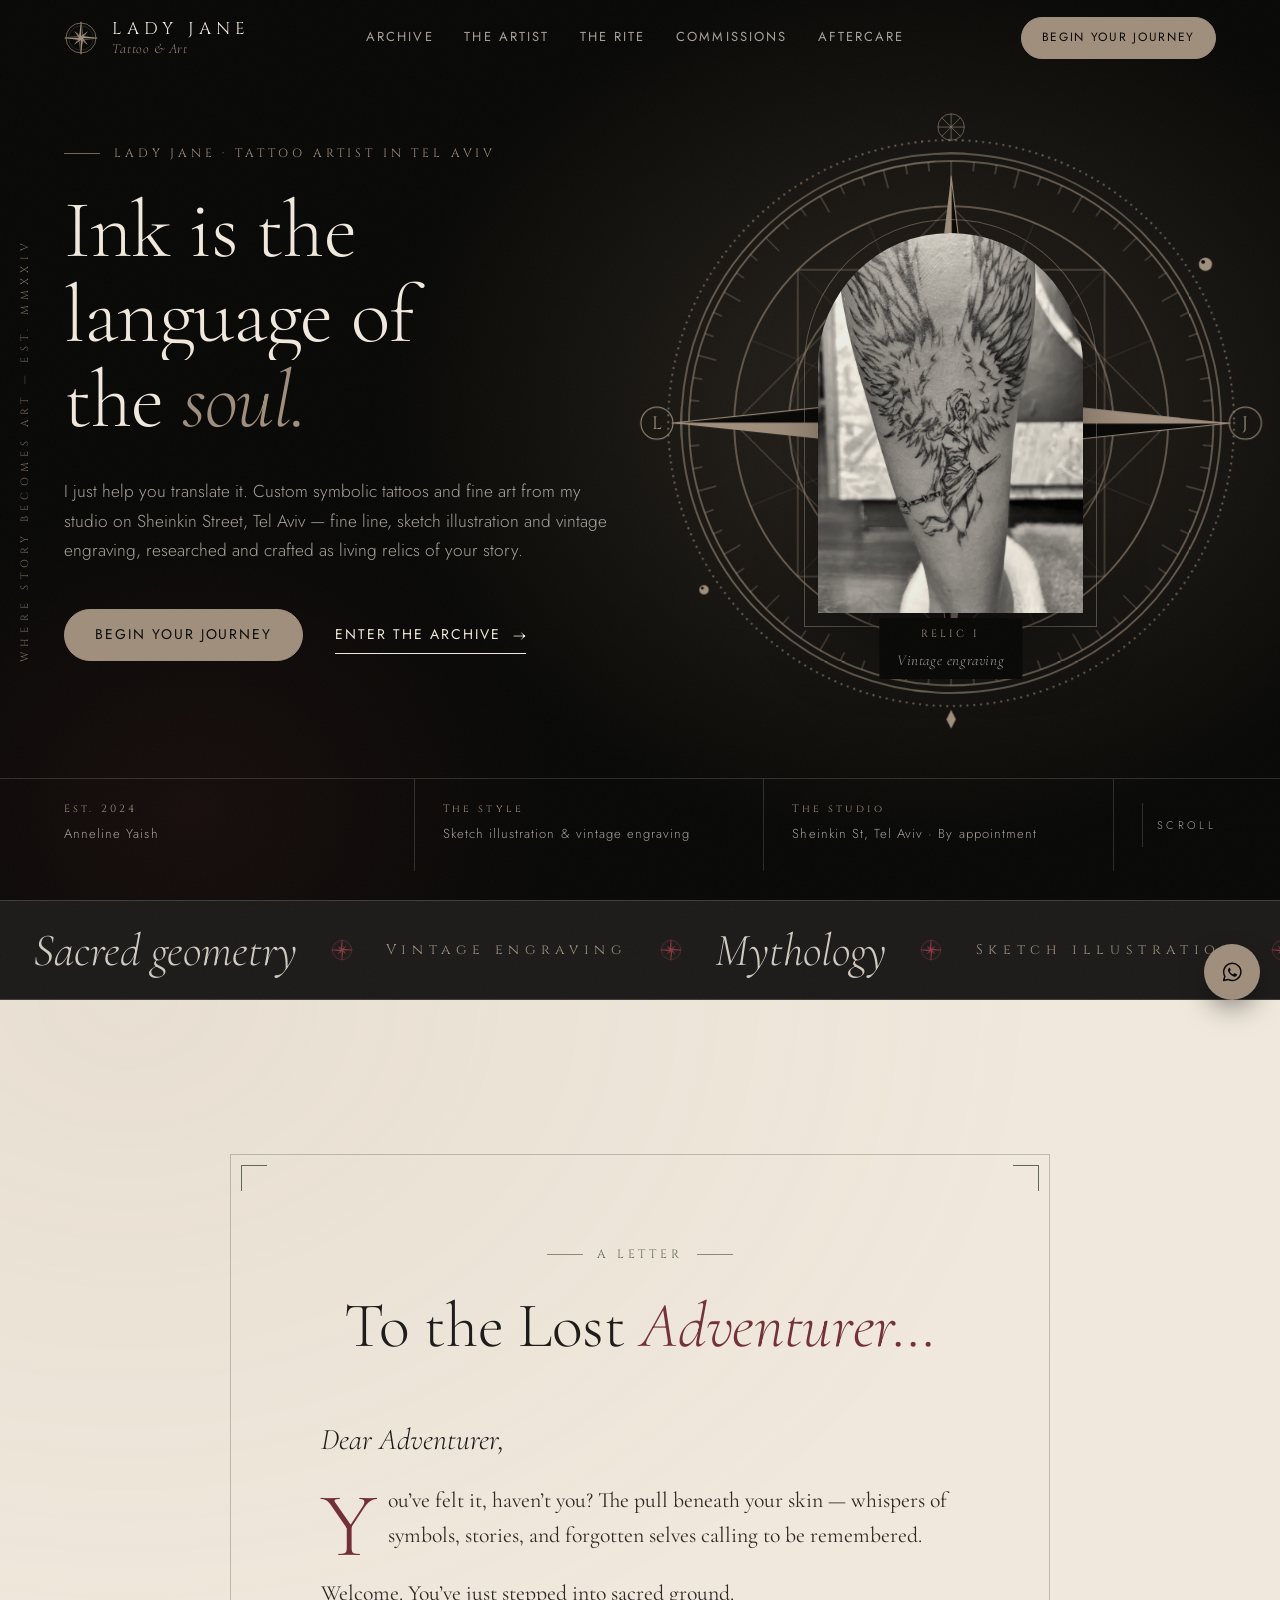
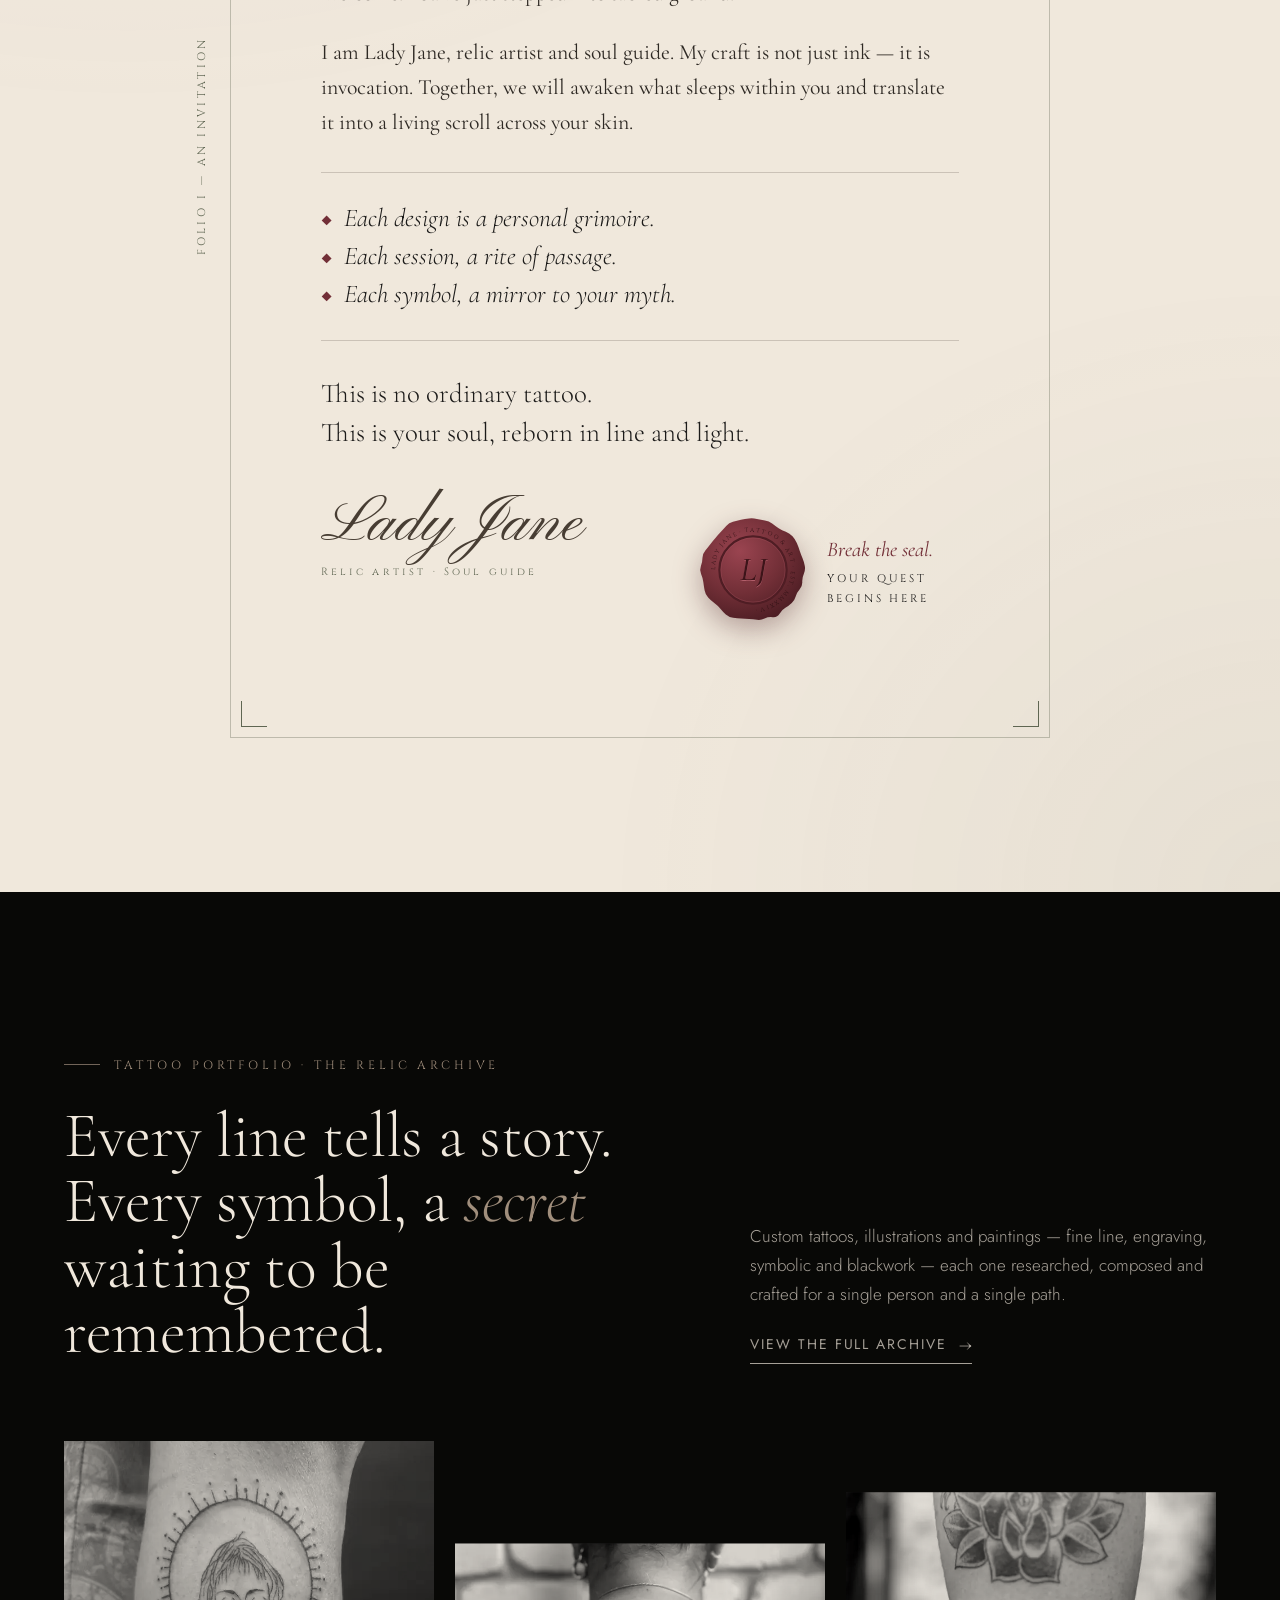
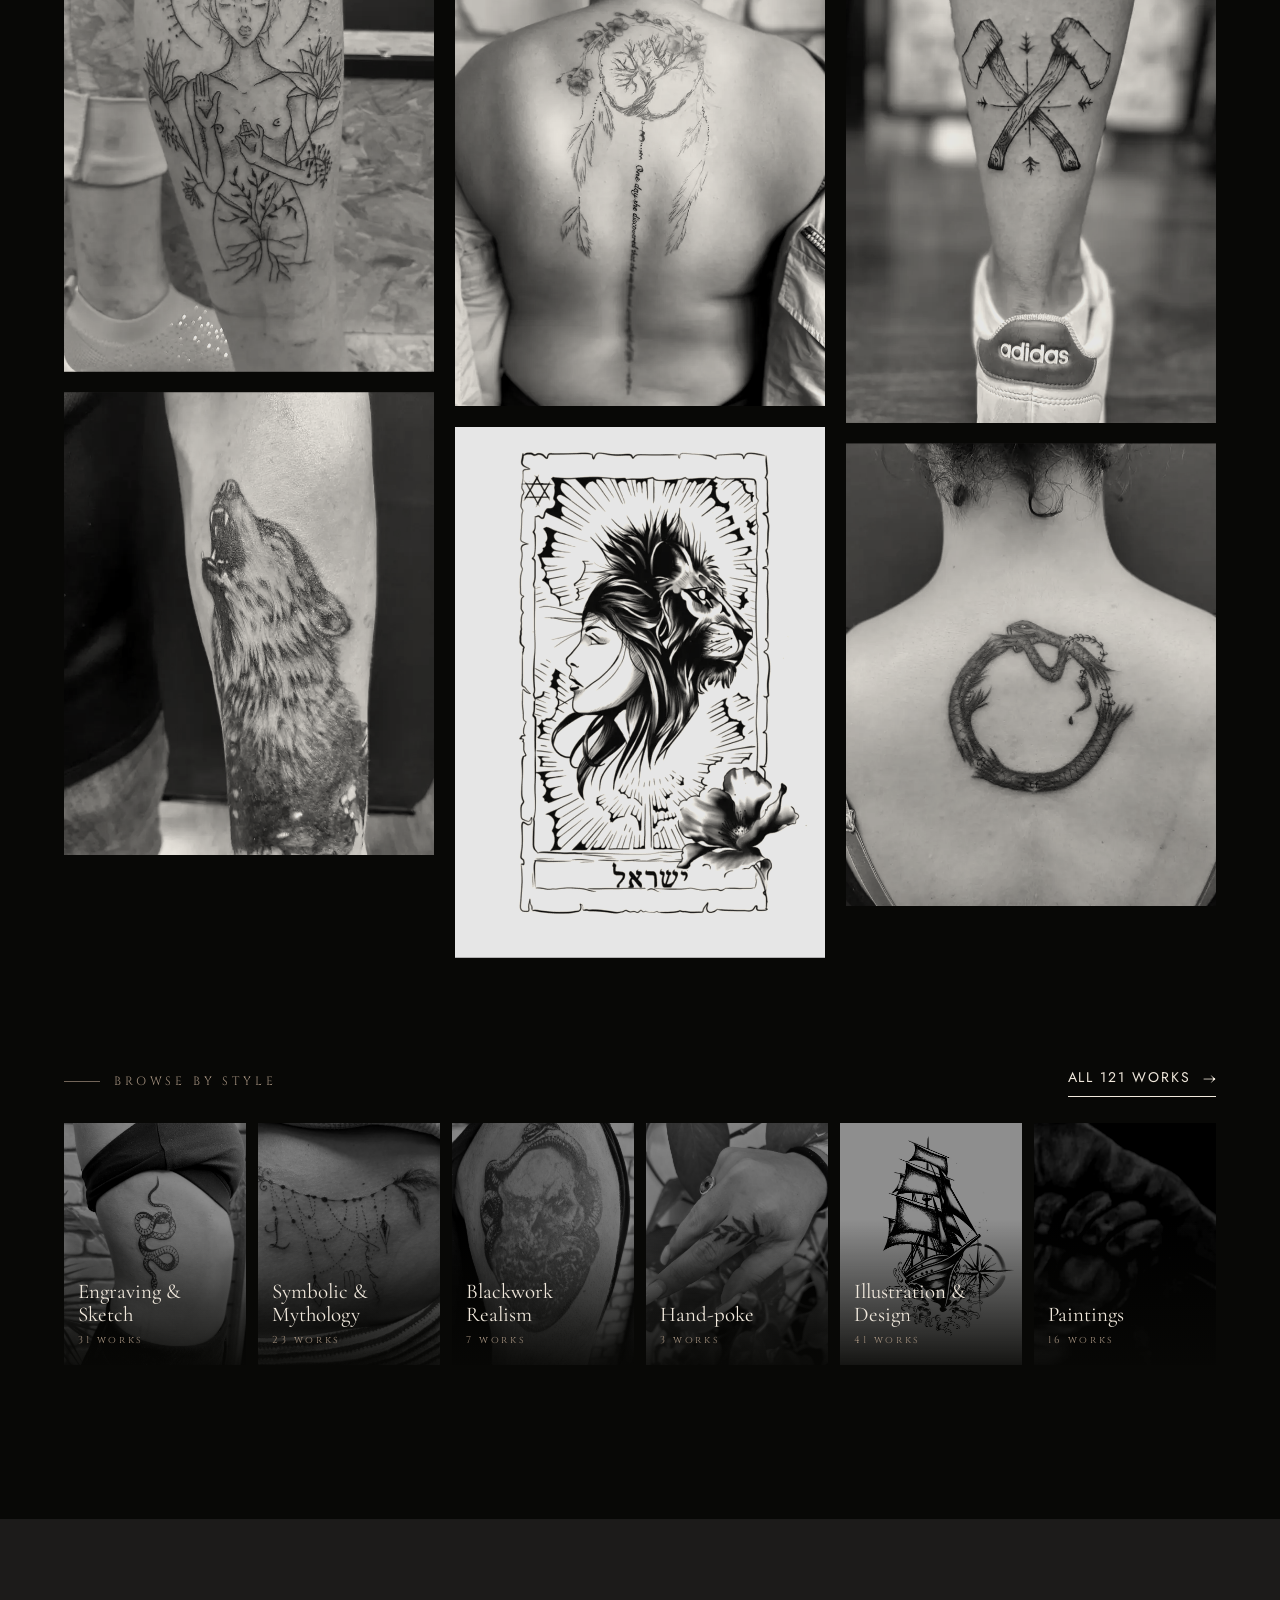
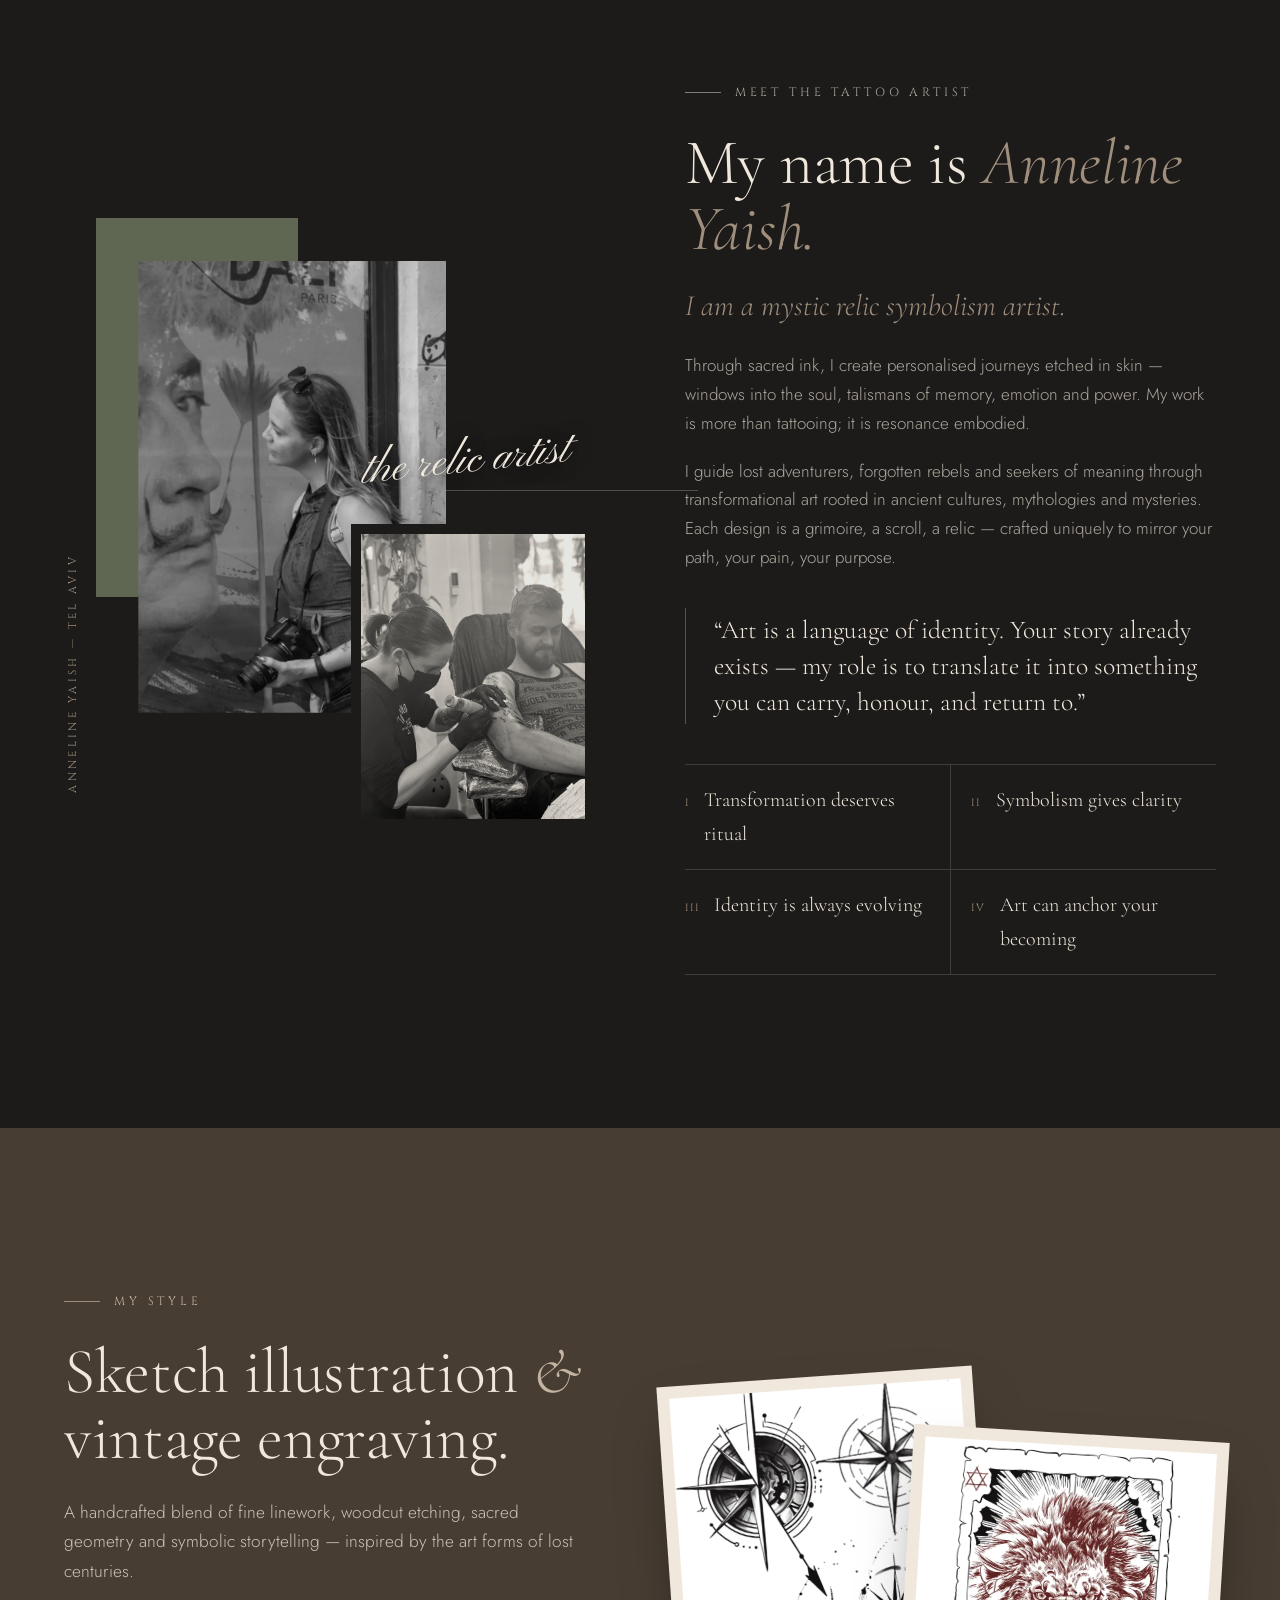
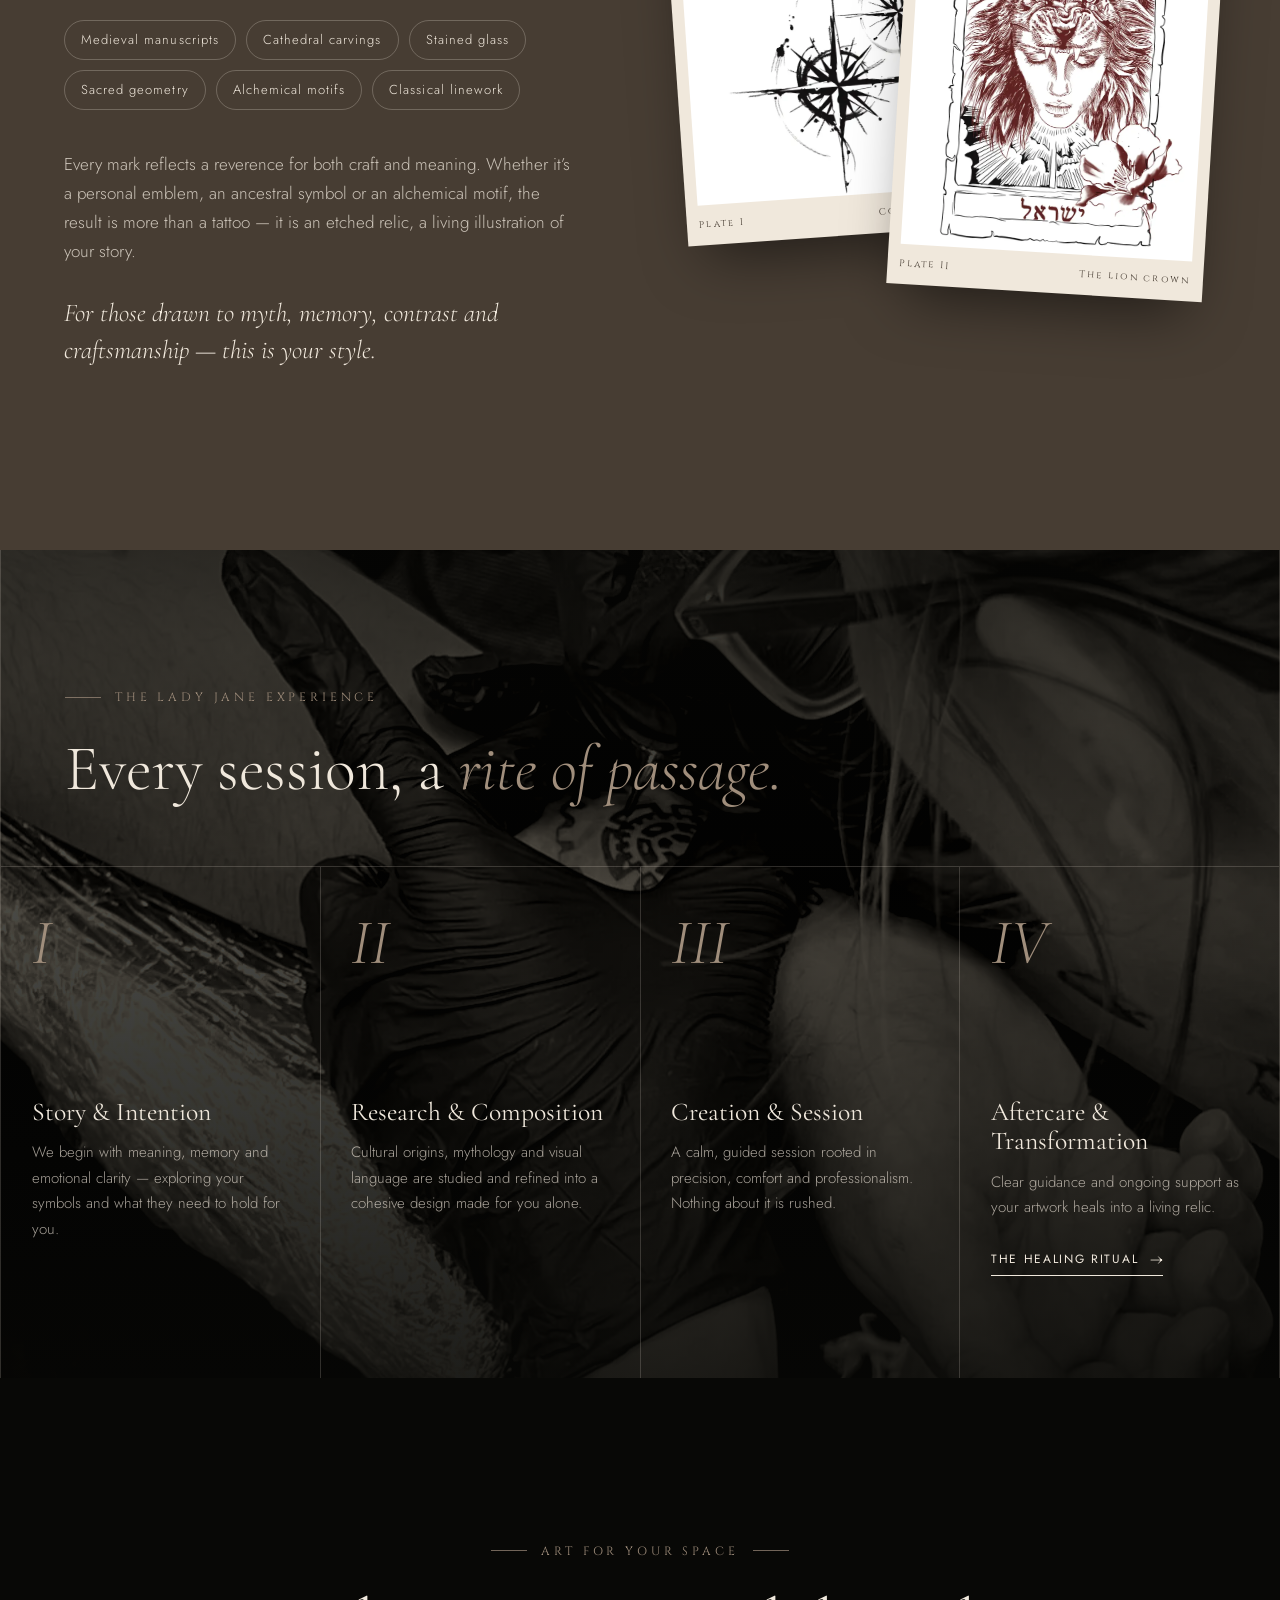
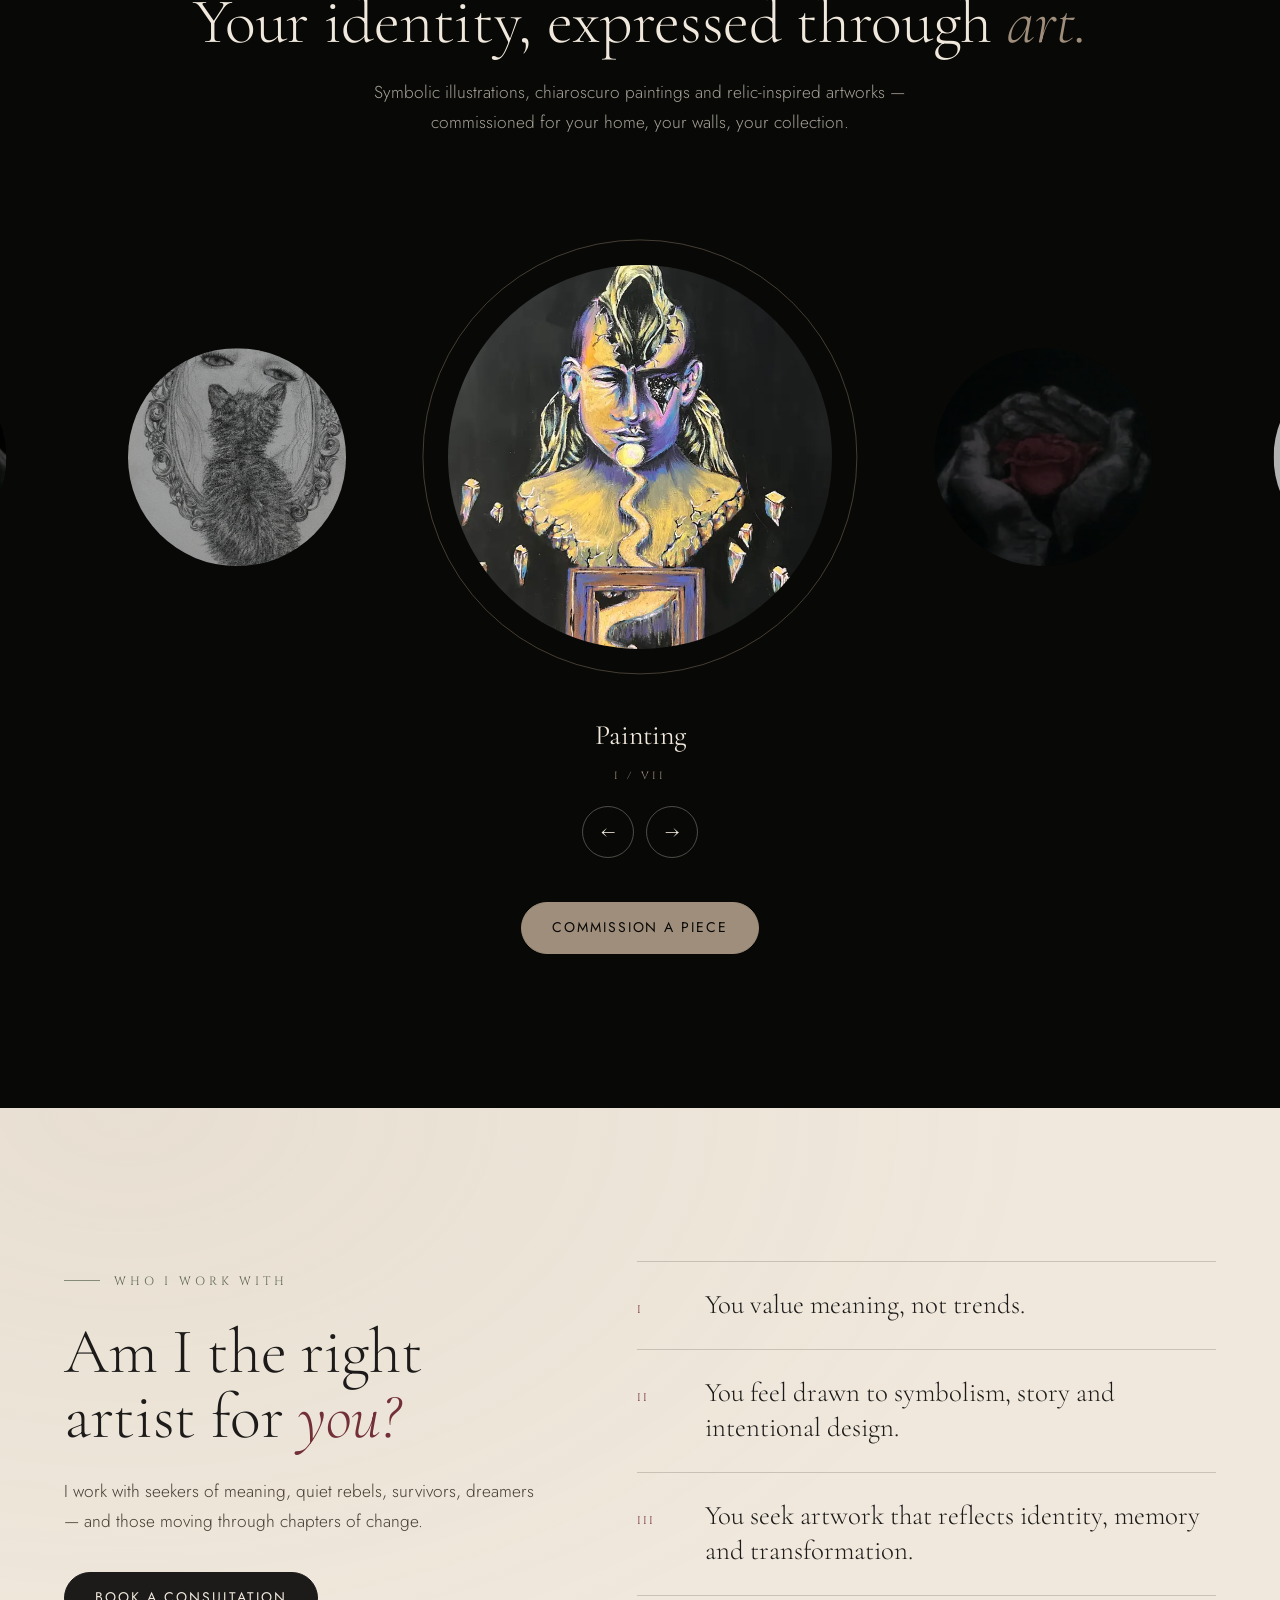
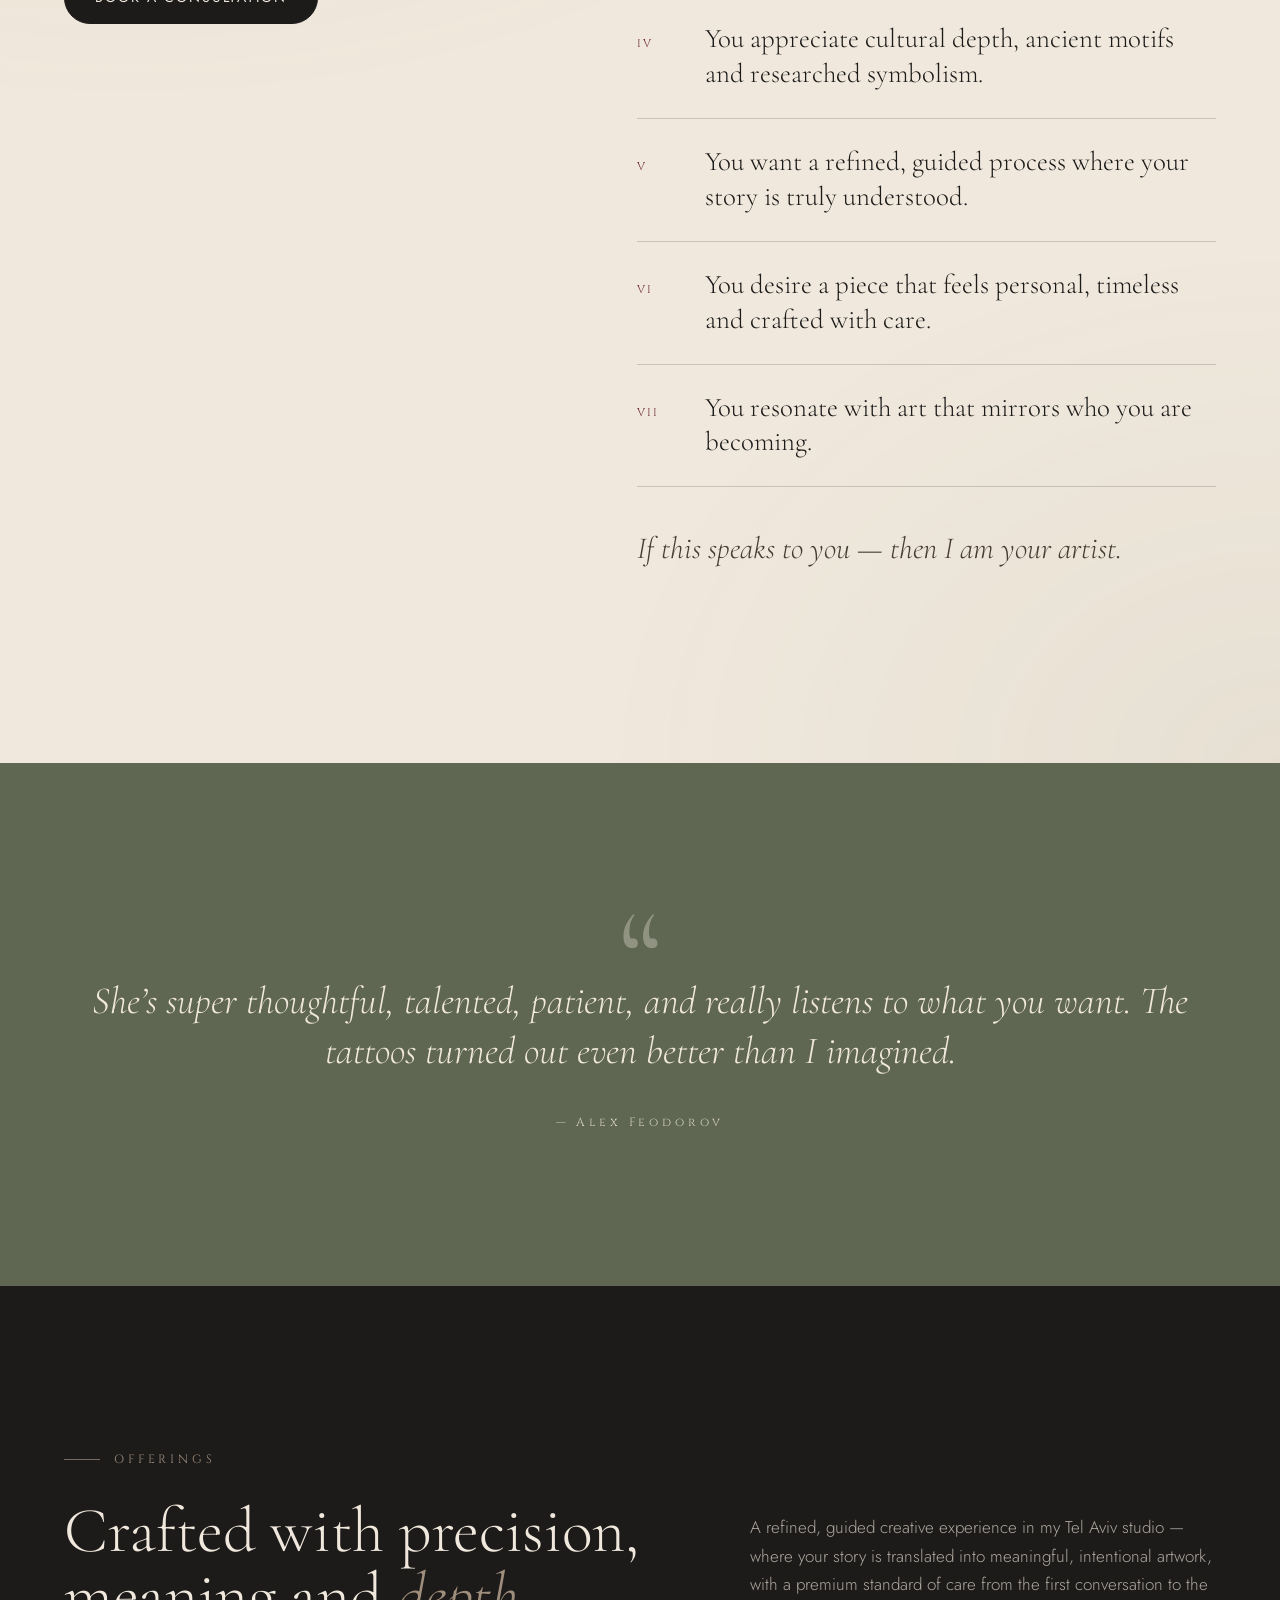
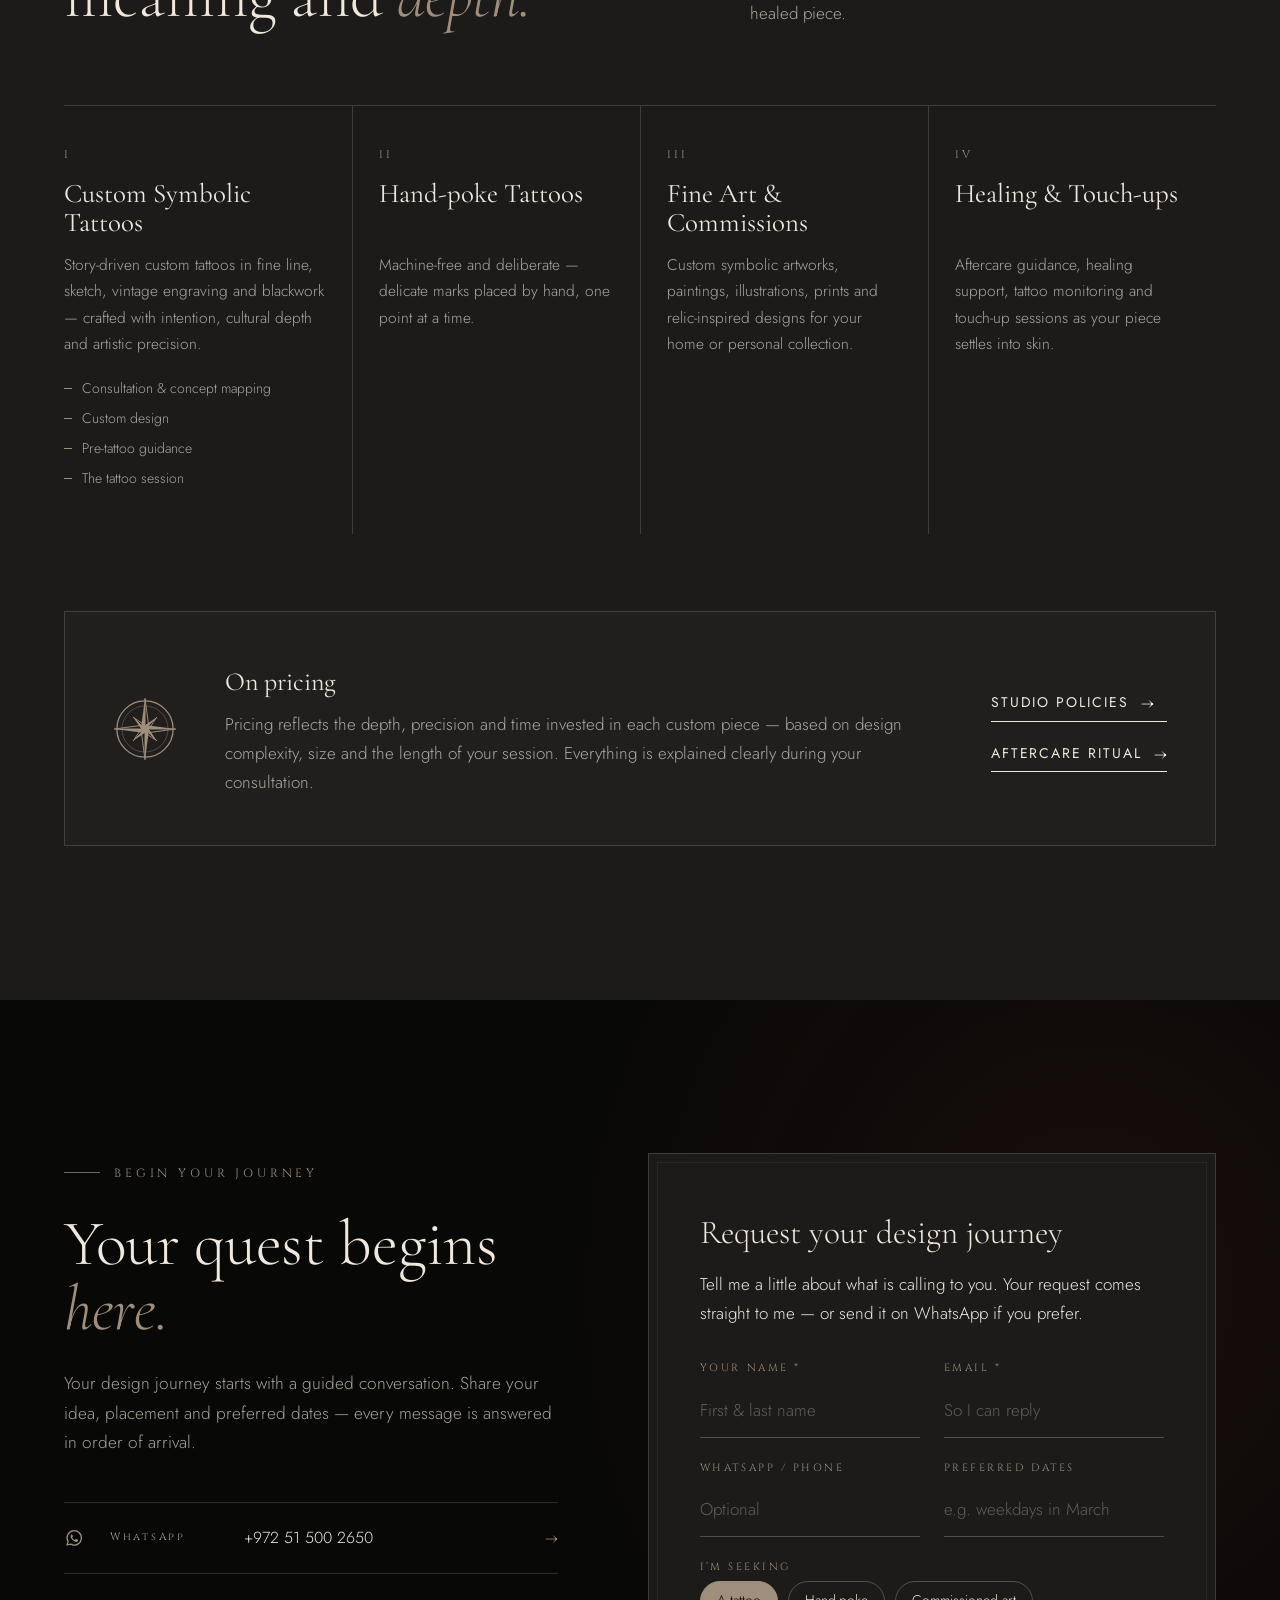
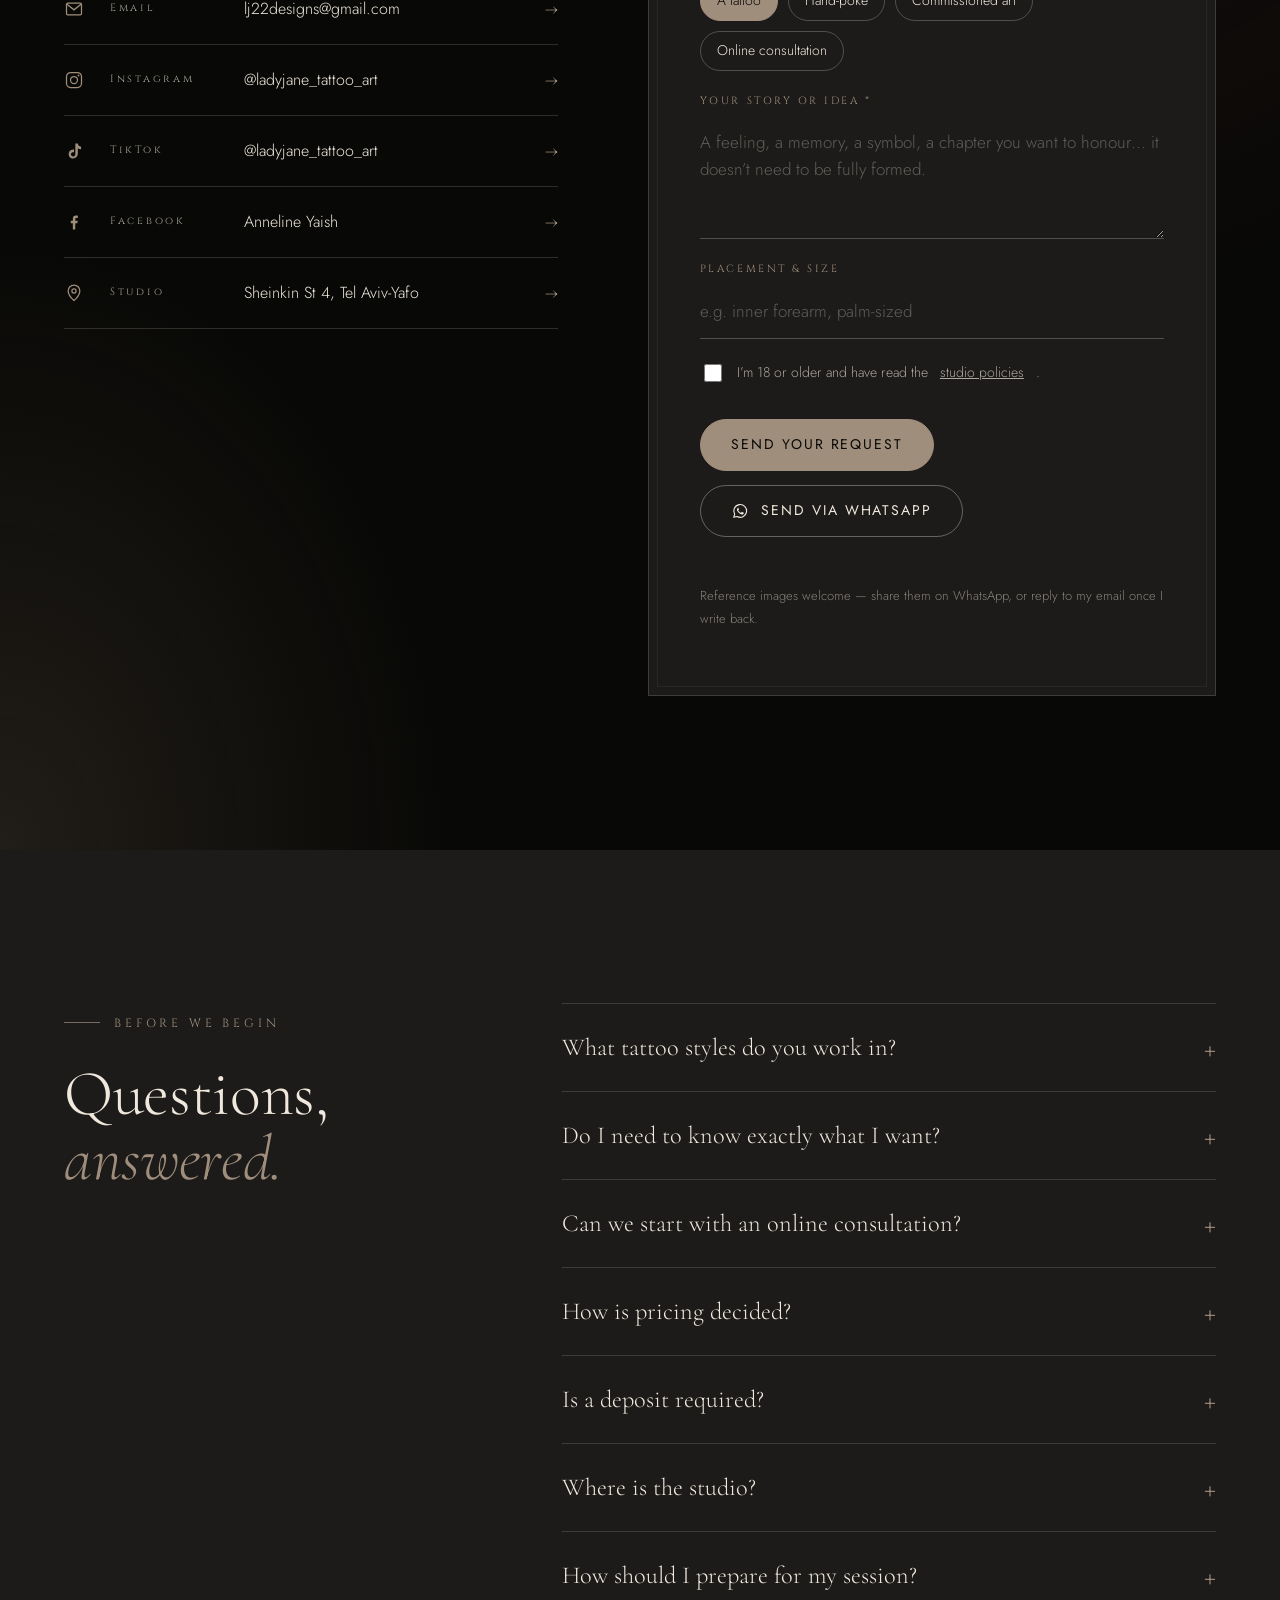
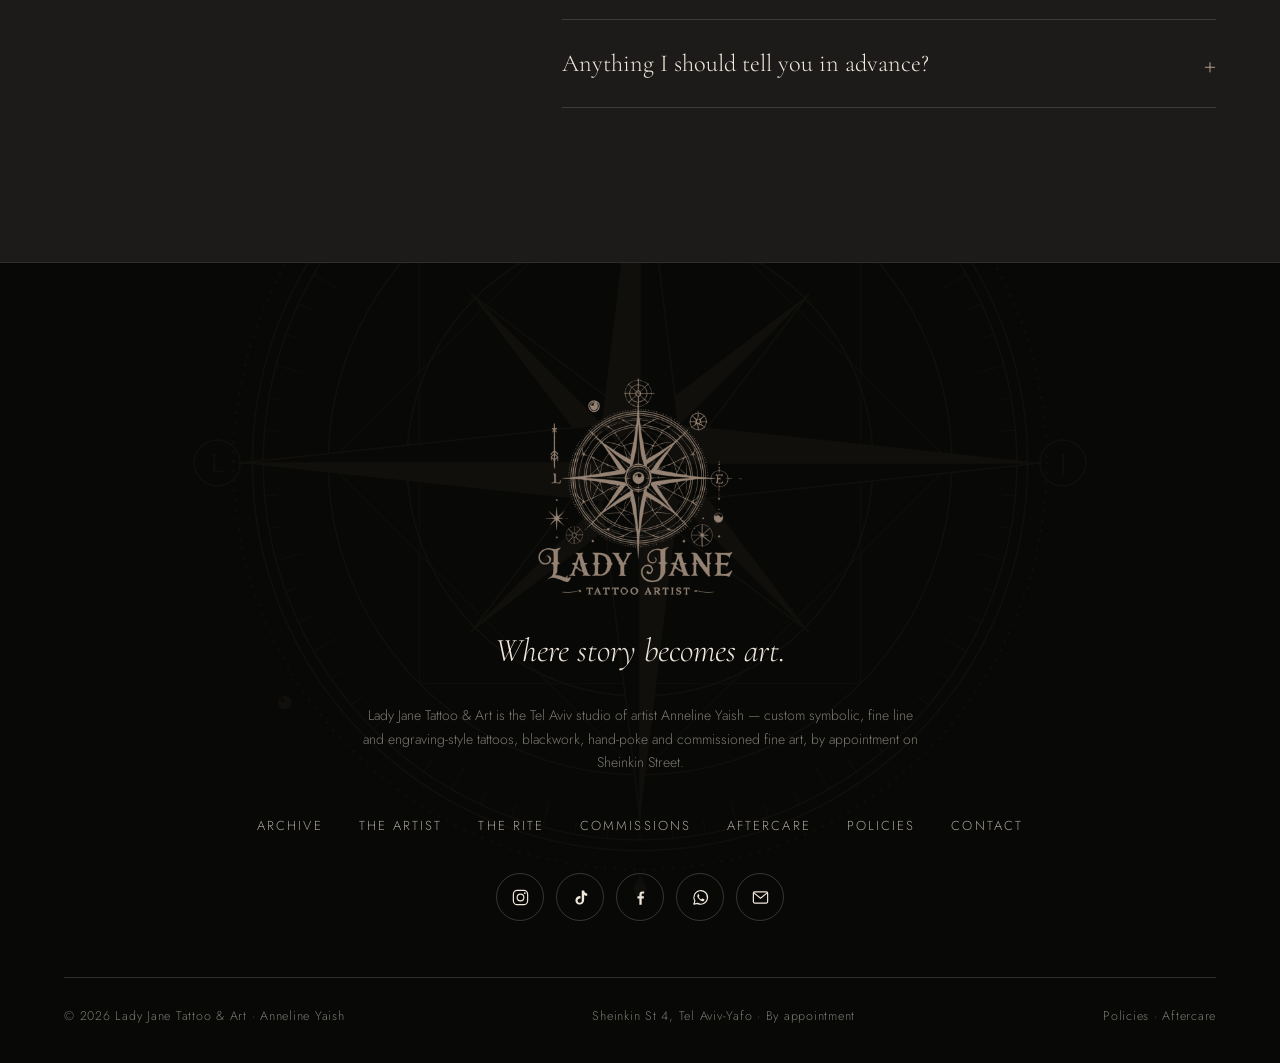
==== index.html @ 22024922 "SEO: keyword-led titles, structured data, image sitemap - Unique titles/descriptions targeting "tatt" ====
<!doctype html>
<html lang="en">
<head>
<meta charset="utf-8">
<meta name="viewport" content="width=device-width, initial-scale=1, viewport-fit=cover">
<title>Tattoo Artist in Tel Aviv — Symbolic &amp; Fine Line | Lady Jane</title>
<meta name="description" content="Custom symbolic tattoos by Anneline Yaish on Sheinkin St, Tel Aviv — fine line, sketch, vintage engraving, blackwork &amp; hand-poke. Book a consultation.">
<meta name="theme-color" content="#080806">
<meta name="robots" content="index, follow, max-image-preview:large">
<link rel="icon" href="assets/img/brand/favicon.svg" type="image/svg+xml">
<link rel="icon" href="assets/img/brand/favicon-192.png" type="image/png" sizes="192x192">
<link rel="icon" href="assets/img/brand/favicon-48.png" type="image/png" sizes="48x48">
<link rel="apple-touch-icon" href="assets/img/brand/apple-touch-icon.png">
<meta property="og:type" content="website">
<meta property="og:locale" content="en_US">
<meta property="og:site_name" content="Lady Jane — Tattoo &amp; Art">
<meta property="og:title" content="Tattoo Artist in Tel Aviv — Symbolic &amp; Fine Line | Lady Jane">
<meta property="og:description" content="Custom symbolic tattoos by Anneline Yaish on Sheinkin St, Tel Aviv — fine line, sketch, vintage engraving, blackwork &amp; hand-poke. Book a consultation.">
<link rel="canonical" href="https://ladyjanetattoo.com/">
<meta property="og:url" content="https://ladyjanetattoo.com/">
<meta property="og:image" content="https://ladyjanetattoo.com/assets/img/brand/og.jpg">
<meta property="og:image:width" content="1200">
<meta property="og:image:height" content="630">
<meta property="og:image:alt" content="Lady Jane Tattoo Artist — compass emblem">
<meta name="twitter:card" content="summary_large_image">
<meta name="twitter:title" content="Tattoo Artist in Tel Aviv — Symbolic &amp; Fine Line | Lady Jane">
<meta name="twitter:description" content="Custom symbolic tattoos by Anneline Yaish on Sheinkin St, Tel Aviv — fine line, sketch, vintage engraving, blackwork &amp; hand-poke. Book a consultation.">
<link rel="preconnect" href="https://fonts.googleapis.com">
<link rel="preconnect" href="https://fonts.gstatic.com" crossorigin>
<link href="https://fonts.googleapis.com/css2?family=Cinzel:wght@400;500&family=Cormorant+Garamond:ital,wght@0,300;0,400;0,500;1,300;1,400;1,500&family=Jost:wght@300;400;500&family=Pinyon+Script&display=swap" rel="stylesheet">
<link rel="stylesheet" href="assets/css/style.css?v=75480f44">
<script>document.documentElement.classList.add('js')</script>
<script type="application/ld+json">{"@context":"https://schema.org","@graph":[{"@type":"WebSite","@id":"https://ladyjanetattoo.com/#website","url":"https://ladyjanetattoo.com/","name":"Lady Jane Tattoo & Art","alternateName":["Lady Jane","Lady Jane Tattoo","LadyJane Tattoo Art","ליידי ג'יין קעקועים"],"inLanguage":"en","publisher":{"@id":"https://ladyjanetattoo.com/#studio"}},{"@type":"TattooParlor","@id":"https://ladyjanetattoo.com/#studio","name":"Lady Jane Tattoo & Art","alternateName":["Lady Jane","Lady Jane Tattoo","LadyJane Tattoo Art","ליידי ג'יין קעקועים"],"description":"Tel Aviv tattoo and fine-art studio of artist Anneline Yaish: custom symbolic, fine line, sketch and vintage engraving style tattoos, blackwork realism, hand-poke and commissioned paintings. By appointment.","url":"https://ladyjanetattoo.com/","logo":"https://ladyjanetattoo.com/assets/img/brand/emblem.webp","image":["https://ladyjanetattoo.com/assets/img/brand/og.jpg","https://ladyjanetattoo.com/assets/img/work/engraving-01.webp","https://ladyjanetattoo.com/assets/img/work/symbolic-01.webp","https://ladyjanetattoo.com/assets/img/work/engraving-03.webp"],"telephone":"+972515002650","email":"lj22designs@gmail.com","address":{"@type":"PostalAddress","streetAddress":"Sheinkin St 4","addressLocality":"Tel Aviv-Yafo","addressRegion":"Tel Aviv District","addressCountry":"IL"},"areaServed":[{"@type":"City","name":"Tel Aviv-Yafo"},{"@type":"Country","name":"Israel"}],"foundingDate":"2024","founder":{"@id":"https://ladyjanetattoo.com/#anneline"},"employee":{"@id":"https://ladyjanetattoo.com/#anneline"},"knowsAbout":["Fine line tattoos","Sketch illustration tattoos","Vintage engraving tattoos","Woodcut style tattoos","Symbolic tattoos","Mythology tattoos","Sacred geometry tattoos","Blackwork realism","Hand-poke tattoos","Custom tattoo design","Chiaroscuro painting"],"hasOfferCatalog":{"@type":"OfferCatalog","name":"Tattoo & fine art services","itemListElement":[{"@type":"Offer","itemOffered":{"@type":"Service","name":"Custom symbolic tattoo design","description":"Story-driven custom tattoos in fine line, sketch illustration, vintage engraving and blackwork, from consultation and concept mapping to the session.","provider":{"@id":"https://ladyjanetattoo.com/#studio"},"areaServed":{"@type":"City","name":"Tel Aviv-Yafo"}}},{"@type":"Offer","itemOffered":{"@type":"Service","name":"Fine line tattoos","description":"Delicate, precise fine line tattoos with symbolic and botanical motifs.","provider":{"@id":"https://ladyjanetattoo.com/#studio"},"areaServed":{"@type":"City","name":"Tel Aviv-Yafo"}}},{"@type":"Offer","itemOffered":{"@type":"Service","name":"Vintage engraving & woodcut style tattoos","description":"Sketch illustration and wood-engraving inspired tattoos drawing on medieval manuscripts, cathedral carvings and sacred geometry.","provider":{"@id":"https://ladyjanetattoo.com/#studio"},"areaServed":{"@type":"City","name":"Tel Aviv-Yafo"}}},{"@type":"Offer","itemOffered":{"@type":"Service","name":"Blackwork realism tattoos","description":"Black and grey realism with chiaroscuro contrast.","provider":{"@id":"https://ladyjanetattoo.com/#studio"},"areaServed":{"@type":"City","name":"Tel Aviv-Yafo"}}},{"@type":"Offer","itemOffered":{"@type":"Service","name":"Hand-poke tattoos","description":"Machine-free tattoos placed by hand, one point at a time.","provider":{"@id":"https://ladyjanetattoo.com/#studio"},"areaServed":{"@type":"City","name":"Tel Aviv-Yafo"}}},{"@type":"Offer","itemOffered":{"@type":"Service","name":"Commissioned fine art","description":"Custom symbolic paintings, illustrations and prints for the home or a personal collection.","provider":{"@id":"https://ladyjanetattoo.com/#studio"},"areaServed":{"@type":"City","name":"Tel Aviv-Yafo"}}},{"@type":"Offer","itemOffered":{"@type":"Service","name":"Online tattoo consultation","description":"A 15-minute online consultation for tattoo or art & design commissions.","provider":{"@id":"https://ladyjanetattoo.com/#studio"},"areaServed":{"@type":"City","name":"Tel Aviv-Yafo"}}},{"@type":"Offer","itemOffered":{"@type":"Service","name":"Healing support & touch-ups","description":"Aftercare guidance, tattoo monitoring and touch-up sessions.","provider":{"@id":"https://ladyjanetattoo.com/#studio"},"areaServed":{"@type":"City","name":"Tel Aviv-Yafo"}}}]},"sameAs":["https://www.instagram.com/ladyjane_tattoo_art/","https://www.tiktok.com/@ladyjane_tattoo_art","https://www.facebook.com/annelineyaish22/"],"contactPoint":{"@type":"ContactPoint","contactType":"bookings","telephone":"+972515002650","email":"lj22designs@gmail.com","url":"https://ladyjanetattoo.com/#begin"}},{"@type":"Person","@id":"https://ladyjanetattoo.com/#anneline","name":"Anneline Yaish","alternateName":"Lady Jane","jobTitle":"Tattoo artist and fine artist","image":"https://ladyjanetattoo.com/assets/img/artist/portrait-dali.webp","worksFor":{"@id":"https://ladyjanetattoo.com/#studio"},"sameAs":["https://www.instagram.com/ladyjane_tattoo_art/","https://www.tiktok.com/@ladyjane_tattoo_art","https://www.facebook.com/annelineyaish22/"]},{"@type":"FAQPage","@id":"https://ladyjanetattoo.com/#faq","mainEntity":[{"@type":"Question","name":"What tattoo styles do you work in?","acceptedAnswer":{"@type":"Answer","text":"Custom, story-driven tattoos in fine line, sketch illustration, vintage engraving and woodcut style, sacred geometry, symbolic and mythological motifs, blackwork realism and hand-poke. Every design is created just for you."}},{"@type":"Question","name":"Do I need to know exactly what I want?","acceptedAnswer":{"@type":"Answer","text":"No. Many clients come with a feeling, an idea or a symbolic intention. We develop the story together — that’s what the consultation is for."}},{"@type":"Question","name":"Can we start with an online consultation?","acceptedAnswer":{"@type":"Answer","text":"Yes. A 15-minute online consultation is available for tattoos, and a separate one for art & design commissions. Choose “Online consultation” in the form above or message me on WhatsApp."}},{"@type":"Question","name":"How is pricing decided?","acceptedAnswer":{"@type":"Answer","text":"By design complexity, size and the length of your session. Every detail is explained during consultation, before anything is booked."}},{"@type":"Question","name":"Is a deposit required?","acceptedAnswer":{"@type":"Answer","text":"Yes — bookings require a non-refundable deposit that goes toward your final price. You may reschedule once, with at least 24 hours’ notice."}},{"@type":"Question","name":"Where is the studio?","acceptedAnswer":{"@type":"Answer","text":"On Sheinkin Street (Sheinkin St 4) in central Tel Aviv-Yafo. Sessions are by appointment only — send a request above or message me on WhatsApp to book."}},{"@type":"Question","name":"How should I prepare for my session?","acceptedAnswer":{"@type":"Answer","text":"Eat beforehand, bring water and snacks, and come with clean skin and comfortable clothes. No alcohol, and skip heavy gym sessions right before. If you’re nervous, tell me — I’m here to help."}},{"@type":"Question","name":"Anything I should tell you in advance?","acceptedAnswer":{"@type":"Answer","text":"Please share any allergies or medical conditions, and let me know if you’re pregnant or breastfeeding. Diabetic clients will need a clearance letter from their doctor. You must be 18+ with ID."}}]}]}</script>
</head>
<body>
<svg width="0" height="0" style="position:absolute" aria-hidden="true" focusable="false">
  <symbol id="i-instagram" viewBox="0 0 24 24"><g fill="none" stroke="currentColor" stroke-width="1.5"><rect x="3" y="3" width="18" height="18" rx="5"/><circle cx="12" cy="12" r="4.2"/></g><circle cx="17.4" cy="6.6" r="1.1" fill="currentColor"/></symbol>
  <symbol id="i-tiktok" viewBox="0 0 24 24"><path fill="currentColor" d="M16.6 3c.3 2.1 1.6 3.6 3.9 3.8v3.1a7 7 0 0 1-3.9-1.1v6.3c0 3.8-3.1 6.4-6.6 5.8-3.3-.5-5.1-3.9-4.1-6.9.8-2.5 3.4-4.1 6.1-3.7v3.2c-.6-.2-1.3-.2-1.9 0-1.4.5-2.1 2-1.6 3.4.5 1.4 2.2 2.1 3.6 1.5.9-.4 1.5-1.4 1.5-2.4V3h3z"/></symbol>
  <symbol id="i-facebook" viewBox="0 0 24 24"><path fill="currentColor" d="M13.5 21v-7.6H16l.4-3h-2.9V8.6c0-.9.3-1.5 1.5-1.5h1.6V4.4c-.3 0-1.2-.1-2.3-.1-2.2 0-3.7 1.3-3.7 3.8v2.3H8.1v3h2.5V21h2.9z"/></symbol>
  <symbol id="i-whatsapp" viewBox="0 0 24 24"><path fill="none" stroke="currentColor" stroke-width="1.5" stroke-linejoin="round" d="M3.6 20.4l1.3-4.1a8.6 8.6 0 1 1 3.2 3.1l-4.5 1z"/><path fill="currentColor" d="M9.1 7.4c.3 0 .5 0 .7.5l.8 1.8c.1.3 0 .5-.1.7l-.6.7c-.1.2-.2.3 0 .6.5.9 1.7 2.1 2.9 2.6.3.1.4.1.6-.1l.8-.9c.2-.2.4-.2.6-.1l1.8.9c.3.1.4.3.4.5 0 .6-.3 1.4-.9 1.7-.6.4-1.5.5-2.6.1-1.9-.6-3.9-2.4-5-4.3-.7-1.3-.7-2.4-.2-3.2.3-.6.7-.9.8-1z"/></symbol>
  <symbol id="i-mail" viewBox="0 0 24 24"><g fill="none" stroke="currentColor" stroke-width="1.5"><rect x="3" y="5" width="18" height="14" rx="1.5"/><path d="M3.6 6.2L12 13l8.4-6.8"/></g></symbol>
  <symbol id="i-phone" viewBox="0 0 24 24"><path fill="none" stroke="currentColor" stroke-width="1.5" stroke-linejoin="round" d="M6.6 3.5h2.6l1.4 4.2-2 1.4a12 12 0 0 0 6.3 6.3l1.4-2 4.2 1.4v2.6a2 2 0 0 1-2 2A16.5 16.5 0 0 1 4.6 5.5a2 2 0 0 1 2-2z"/></symbol>
  <symbol id="i-pin" viewBox="0 0 24 24"><g fill="none" stroke="currentColor" stroke-width="1.5"><path d="M12 21s-7-6.1-7-11.5a7 7 0 0 1 14 0C19 14.9 12 21 12 21z"/><circle cx="12" cy="9.5" r="2.5"/></g></symbol>
  <symbol id="i-calendar" viewBox="0 0 24 24"><g fill="none" stroke="currentColor" stroke-width="1.5"><rect x="3.5" y="5" width="17" height="15" rx="1.5"/><path d="M3.5 10h17M8 3v4M16 3v4"/></g></symbol>
</svg>
<a class="skip-link" href="#main">Skip to content</a>
<header class="site-header" id="top">
  <div class="wrap">
    <a class="brand" href="#top" aria-label="Lady Jane — Tattoo &amp; Art, home">
      <svg class="mini-compass" viewBox="-50 -50 100 100" aria-hidden="true"><circle r="44" fill="none" stroke="currentColor" stroke-width="2"/><circle r="36" fill="none" stroke="currentColor" stroke-width="1" opacity=".6"/><path d="M0 0L0.0 -6.0L18.38 -18.38Z" fill="currentColor"/><path d="M0 0L18.38 -18.38L6.0 0.0Z" fill="none" stroke="currentColor" stroke-width="1.5" stroke-linejoin="round"/><path d="M0 0L6.0 0.0L18.38 18.38Z" fill="currentColor"/><path d="M0 0L18.38 18.38L0.0 6.0Z" fill="none" stroke="currentColor" stroke-width="1.5" stroke-linejoin="round"/><path d="M0 0L0.0 6.0L-18.38 18.38Z" fill="currentColor"/><path d="M0 0L-18.38 18.38L-6.0 0.0Z" fill="none" stroke="currentColor" stroke-width="1.5" stroke-linejoin="round"/><path d="M0 0L-6.0 0.0L-18.38 -18.38Z" fill="currentColor"/><path d="M0 0L-18.38 -18.38L-0.0 -6.0Z" fill="none" stroke="currentColor" stroke-width="1.5" stroke-linejoin="round"/><path d="M0 0L-5.66 -5.66L0.0 -48.0Z" fill="currentColor"/><path d="M0 0L0.0 -48.0L5.66 -5.66Z" fill="none" stroke="currentColor" stroke-width="1.5" stroke-linejoin="round"/><path d="M0 0L5.66 -5.66L48.0 0.0Z" fill="currentColor"/><path d="M0 0L48.0 0.0L5.66 5.66Z" fill="none" stroke="currentColor" stroke-width="1.5" stroke-linejoin="round"/><path d="M0 0L5.66 5.66L0.0 48.0Z" fill="currentColor"/><path d="M0 0L0.0 48.0L-5.66 5.66Z" fill="none" stroke="currentColor" stroke-width="1.5" stroke-linejoin="round"/><path d="M0 0L-5.66 5.66L-48.0 0.0Z" fill="currentColor"/><path d="M0 0L-48.0 0.0L-5.66 -5.66Z" fill="none" stroke="currentColor" stroke-width="1.5" stroke-linejoin="round"/><circle r="5" fill="currentColor"/></svg>
      <span class="brand-text"><span class="brand-name">LADY JANE</span><span class="brand-sub">Tattoo &amp; Art</span></span>
    </a>
    <nav class="nav" aria-label="Primary">
      <a href="work.html">Archive</a>
      <a href="#artist">The Artist</a>
      <a href="#rite">The Rite</a>
      <a href="#commissions">Commissions</a>
      <a href="aftercare.html">Aftercare</a>
    </nav>
    <div class="header-cta">
      <a class="btn btn--sm" href="#begin">Begin your journey</a>
      <button class="menu-toggle" type="button" aria-expanded="false" aria-controls="mobile-menu"><span class="label">Menu</span><span class="bars" aria-hidden="true"></span></button>
    </div>
  </div>
</header>
<div class="mobile-menu" id="mobile-menu">
  <svg class="compass" viewBox="-332 -332 664 664" aria-hidden="true" focusable="false"><g class="compass-spin"><circle class="c-dots" r="300"/><circle class="c-draw" r="286" pathLength="1"/><circle class="c-draw" r="278" pathLength="1"/><circle class="c-draw" r="230" pathLength="1"/><circle class="c-draw" r="172" pathLength="1"/><path class="c-draw c-thin" d="M0.0 -278.0L0.0 -250.0M24.23 -276.94L23.36 -266.98M48.27 -273.78L46.54 -263.93M71.95 -268.53L66.78 -249.21M95.08 -261.23L91.66 -251.84M117.49 -251.95L113.26 -242.89M139.0 -240.76L129.0 -223.43M159.45 -227.72L153.72 -219.53M178.69 -212.96L172.27 -205.3M196.58 -196.58L182.43 -182.43M212.96 -178.69L205.3 -172.27M227.72 -159.45L219.53 -153.72M240.76 -139.0L223.43 -129.0M251.95 -117.49L242.89 -113.26M261.23 -95.08L251.84 -91.66M268.53 -71.95L249.21 -66.78M273.78 -48.27L263.93 -46.54M276.94 -24.23L266.98 -23.36M278.0 0.0L250.0 0.0M276.94 24.23L266.98 23.36M273.78 48.27L263.93 46.54M268.53 71.95L249.21 66.78M261.23 95.08L251.84 91.66M251.95 117.49L242.89 113.26M240.76 139.0L223.43 129.0M227.72 159.45L219.53 153.72M212.96 178.69L205.3 172.27M196.58 196.58L182.43 182.43M178.69 212.96L172.27 205.3M159.45 227.72L153.72 219.53M139.0 240.76L129.0 223.43M117.49 251.95L113.26 242.89M95.08 261.23L91.66 251.84M71.95 268.53L66.78 249.21M48.27 273.78L46.54 263.93M24.23 276.94L23.36 266.98M0.0 278.0L0.0 250.0M-24.23 276.94L-23.36 266.98M-48.27 273.78L-46.54 263.93M-71.95 268.53L-66.78 249.21M-95.08 261.23L-91.66 251.84M-117.49 251.95L-113.26 242.89M-139.0 240.76L-129.0 223.43M-159.45 227.72L-153.72 219.53M-178.69 212.96L-172.27 205.3M-196.58 196.58L-182.43 182.43M-212.96 178.69L-205.3 172.27M-227.72 159.45L-219.53 153.72M-240.76 139.0L-223.43 129.0M-251.95 117.49L-242.89 113.26M-261.23 95.08L-251.84 91.66M-268.53 71.95L-249.21 66.78M-273.78 48.27L-263.93 46.54M-276.94 24.23L-266.98 23.36M-278.0 0.0L-250.0 0.0M-276.94 -24.23L-266.98 -23.36M-273.78 -48.27L-263.93 -46.54M-268.53 -71.95L-249.21 -66.78M-261.23 -95.08L-251.84 -91.66M-251.95 -117.49L-242.89 -113.26M-240.76 -139.0L-223.43 -129.0M-227.72 -159.45L-219.53 -153.72M-212.96 -178.69L-205.3 -172.27M-196.58 -196.58L-182.43 -182.43M-178.69 -212.96L-172.27 -205.3M-159.45 -227.72L-153.72 -219.53M-139.0 -240.76L-129.0 -223.43M-117.49 -251.95L-113.26 -242.89M-95.08 -261.23L-91.66 -251.84M-71.95 -268.53L-66.78 -249.21M-48.27 -273.78L-46.54 -263.93M-24.23 -276.94L-23.36 -266.98" pathLength="1"/><path class="c-draw c-thin" d="M0.0 -230.0L230.0 0.0L0.0 230.0L-230.0 0.0Z" pathLength="1"/><path class="c-draw c-thin" d="M162.63 -162.63L162.63 162.63L-162.63 162.63L-162.63 -162.63Z" pathLength="1"/><g class="c-seed"><circle class="c-draw c-thin" r="86" pathLength="1"/><circle class="c-draw c-thin" cx="43.0" cy="-74.48" r="86" pathLength="1"/><circle class="c-draw c-thin" cx="86.0" cy="0.0" r="86" pathLength="1"/><circle class="c-draw c-thin" cx="43.0" cy="74.48" r="86" pathLength="1"/><circle class="c-draw c-thin" cx="-43.0" cy="74.48" r="86" pathLength="1"/><circle class="c-draw c-thin" cx="-86.0" cy="0.0" r="86" pathLength="1"/><circle class="c-draw c-thin" cx="-43.0" cy="-74.48" r="86" pathLength="1"/></g><path class="c-draw c-faint" d="M0.0 -50.0L0.0 -230.0M19.13 -46.19L88.02 -212.49M35.36 -35.36L162.63 -162.63M46.19 -19.13L212.49 -88.02M50.0 0.0L230.0 0.0M46.19 19.13L212.49 88.02M35.36 35.36L162.63 162.63M19.13 46.19L88.02 212.49M0.0 50.0L0.0 230.0M-19.13 46.19L-88.02 212.49M-35.36 35.36L-162.63 162.63M-46.19 19.13L-212.49 88.02M-50.0 0.0L-230.0 0.0M-46.19 -19.13L-212.49 -88.02M-35.36 -35.36L-162.63 -162.63M-19.13 -46.19L-88.02 -212.49" pathLength="1"/><g class="c-star"><path class="c-fill" d="M0 0L0.0 -30.0L124.45 -124.45Z"/><path class="c-shade" d="M0 0L124.45 -124.45L30.0 0.0Z"/><path class="c-fill" d="M0 0L30.0 0.0L124.45 124.45Z"/><path class="c-shade" d="M0 0L124.45 124.45L0.0 30.0Z"/><path class="c-fill" d="M0 0L0.0 30.0L-124.45 124.45Z"/><path class="c-shade" d="M0 0L-124.45 124.45L-30.0 0.0Z"/><path class="c-fill" d="M0 0L-30.0 0.0L-124.45 -124.45Z"/><path class="c-shade" d="M0 0L-124.45 -124.45L-0.0 -30.0Z"/><path class="c-fill" d="M0 0L-28.28 -28.28L0.0 -262.0Z"/><path class="c-shade" d="M0 0L0.0 -262.0L28.28 -28.28Z"/><path class="c-fill" d="M0 0L28.28 -28.28L296.0 0.0Z"/><path class="c-shade" d="M0 0L296.0 0.0L28.28 28.28Z"/><path class="c-fill" d="M0 0L28.28 28.28L0.0 262.0Z"/><path class="c-shade" d="M0 0L0.0 262.0L-28.28 28.28Z"/><path class="c-fill" d="M0 0L-28.28 28.28L-296.0 0.0Z"/><path class="c-shade" d="M0 0L-296.0 0.0L-28.28 -28.28Z"/></g><circle class="c-hub" r="24"/><circle class="c-pupil" r="12"/><circle class="c-glint" cx="-4" cy="-4" r="3.2"/></g><g class="compass-orn"><circle class="c-draw" cx="-312" cy="0" r="17" pathLength="1"/><text class="c-letter" x="-312" y="6.5" text-anchor="middle">L</text><circle class="c-draw" cx="312" cy="0" r="17" pathLength="1"/><text class="c-letter" x="312" y="6.5" text-anchor="middle">J</text><circle class="c-draw c-thin" cx="0" cy="-314" r="14" pathLength="1"/><path class="c-draw c-thin" d="M14.0 -314.0L-14.0 -314.0M9.9 -304.1L-9.9 -323.9M0.0 -300.0L0.0 -328.0M-9.9 -304.1L9.9 -323.9" pathLength="1"/><circle class="c-pupil" cx="269.68" cy="-168.51" r="7"/><circle class="c-glint" cx="267.23" cy="-170.96" r="2.10"/><circle class="c-pupil" cx="-261.98" cy="176.7" r="5"/><circle class="c-glint" cx="-263.73" cy="174.95" r="1.50"/><path class="c-fill" d="M0 304L5 314L0 324L-5 314Z"/></g></svg>
  <nav aria-label="Mobile">
    <a href="work.html"><span>I</span>The Archive</a>
    <a href="#artist"><span>II</span>The Artist</a>
    <a href="#rite"><span>III</span>The Rite</a>
    <a href="#commissions"><span>IV</span>Art &amp; Commissions</a>
    <a href="aftercare.html"><span>V</span>Aftercare</a>
    <a href="#begin"><span>VI</span>Begin your journey</a>
  </nav>
  <div class="menu-foot">
    <a class="btn" href="https://wa.me/972515002650" target="_blank" rel="noopener"><svg aria-hidden="true"><use href="#i-whatsapp"/></svg>WhatsApp</a>
    <a class="link-arrow" href="https://www.instagram.com/ladyjane_tattoo_art/" target="_blank" rel="noopener">@ladyjane_tattoo_art</a>
  </div>
</div>
<main id="main">

  <!-- ============ HERO ============ -->
  <section class="hero" aria-labelledby="hero-title">
    <span class="hero-side" aria-hidden="true">WHERE STORY BECOMES ART — EST. MMXXIV</span>
    <div class="wrap">
      <div class="hero-grid">
        <div class="hero-copy">
          <h1 class="display" id="hero-title">
            <span class="eyebrow">Lady Jane · Tattoo artist in Tel Aviv</span>
            <span class="line"><span>Ink is the</span></span>
            <span class="line"><span>language of</span></span>
            <span class="line"><span>the <em>soul.</em></span></span>
          </h1>
          <p class="lede">I just help you translate it. Custom symbolic tattoos and fine art from my studio on Sheinkin Street, Tel Aviv — fine line, sketch illustration and vintage engraving, researched and crafted as living relics of your story.</p>
          <div class="actions">
            <a class="btn" href="#begin">Begin your journey</a>
            <a class="link-arrow" href="work.html">Enter the archive</a>
          </div>
        </div>

        <div class="hero-visual">
          <svg class="compass is-drawing" viewBox="-332 -332 664 664" aria-hidden="true" focusable="false"><g class="compass-spin"><circle class="c-dots" r="300"/><circle class="c-draw" r="286" pathLength="1"/><circle class="c-draw" r="278" pathLength="1"/><circle class="c-draw" r="230" pathLength="1"/><circle class="c-draw" r="172" pathLength="1"/><path class="c-draw c-thin" d="M0.0 -278.0L0.0 -250.0M24.23 -276.94L23.36 -266.98M48.27 -273.78L46.54 -263.93M71.95 -268.53L66.78 -249.21M95.08 -261.23L91.66 -251.84M117.49 -251.95L113.26 -242.89M139.0 -240.76L129.0 -223.43M159.45 -227.72L153.72 -219.53M178.69 -212.96L172.27 -205.3M196.58 -196.58L182.43 -182.43M212.96 -178.69L205.3 -172.27M227.72 -159.45L219.53 -153.72M240.76 -139.0L223.43 -129.0M251.95 -117.49L242.89 -113.26M261.23 -95.08L251.84 -91.66M268.53 -71.95L249.21 -66.78M273.78 -48.27L263.93 -46.54M276.94 -24.23L266.98 -23.36M278.0 0.0L250.0 0.0M276.94 24.23L266.98 23.36M273.78 48.27L263.93 46.54M268.53 71.95L249.21 66.78M261.23 95.08L251.84 91.66M251.95 117.49L242.89 113.26M240.76 139.0L223.43 129.0M227.72 159.45L219.53 153.72M212.96 178.69L205.3 172.27M196.58 196.58L182.43 182.43M178.69 212.96L172.27 205.3M159.45 227.72L153.72 219.53M139.0 240.76L129.0 223.43M117.49 251.95L113.26 242.89M95.08 261.23L91.66 251.84M71.95 268.53L66.78 249.21M48.27 273.78L46.54 263.93M24.23 276.94L23.36 266.98M0.0 278.0L0.0 250.0M-24.23 276.94L-23.36 266.98M-48.27 273.78L-46.54 263.93M-71.95 268.53L-66.78 249.21M-95.08 261.23L-91.66 251.84M-117.49 251.95L-113.26 242.89M-139.0 240.76L-129.0 223.43M-159.45 227.72L-153.72 219.53M-178.69 212.96L-172.27 205.3M-196.58 196.58L-182.43 182.43M-212.96 178.69L-205.3 172.27M-227.72 159.45L-219.53 153.72M-240.76 139.0L-223.43 129.0M-251.95 117.49L-242.89 113.26M-261.23 95.08L-251.84 91.66M-268.53 71.95L-249.21 66.78M-273.78 48.27L-263.93 46.54M-276.94 24.23L-266.98 23.36M-278.0 0.0L-250.0 0.0M-276.94 -24.23L-266.98 -23.36M-273.78 -48.27L-263.93 -46.54M-268.53 -71.95L-249.21 -66.78M-261.23 -95.08L-251.84 -91.66M-251.95 -117.49L-242.89 -113.26M-240.76 -139.0L-223.43 -129.0M-227.72 -159.45L-219.53 -153.72M-212.96 -178.69L-205.3 -172.27M-196.58 -196.58L-182.43 -182.43M-178.69 -212.96L-172.27 -205.3M-159.45 -227.72L-153.72 -219.53M-139.0 -240.76L-129.0 -223.43M-117.49 -251.95L-113.26 -242.89M-95.08 -261.23L-91.66 -251.84M-71.95 -268.53L-66.78 -249.21M-48.27 -273.78L-46.54 -263.93M-24.23 -276.94L-23.36 -266.98" pathLength="1"/><path class="c-draw c-thin" d="M0.0 -230.0L230.0 0.0L0.0 230.0L-230.0 0.0Z" pathLength="1"/><path class="c-draw c-thin" d="M162.63 -162.63L162.63 162.63L-162.63 162.63L-162.63 -162.63Z" pathLength="1"/><g class="c-seed"><circle class="c-draw c-thin" r="86" pathLength="1"/><circle class="c-draw c-thin" cx="43.0" cy="-74.48" r="86" pathLength="1"/><circle class="c-draw c-thin" cx="86.0" cy="0.0" r="86" pathLength="1"/><circle class="c-draw c-thin" cx="43.0" cy="74.48" r="86" pathLength="1"/><circle class="c-draw c-thin" cx="-43.0" cy="74.48" r="86" pathLength="1"/><circle class="c-draw c-thin" cx="-86.0" cy="0.0" r="86" pathLength="1"/><circle class="c-draw c-thin" cx="-43.0" cy="-74.48" r="86" pathLength="1"/></g><path class="c-draw c-faint" d="M0.0 -50.0L0.0 -230.0M19.13 -46.19L88.02 -212.49M35.36 -35.36L162.63 -162.63M46.19 -19.13L212.49 -88.02M50.0 0.0L230.0 0.0M46.19 19.13L212.49 88.02M35.36 35.36L162.63 162.63M19.13 46.19L88.02 212.49M0.0 50.0L0.0 230.0M-19.13 46.19L-88.02 212.49M-35.36 35.36L-162.63 162.63M-46.19 19.13L-212.49 88.02M-50.0 0.0L-230.0 0.0M-46.19 -19.13L-212.49 -88.02M-35.36 -35.36L-162.63 -162.63M-19.13 -46.19L-88.02 -212.49" pathLength="1"/><g class="c-star"><path class="c-fill" d="M0 0L0.0 -30.0L124.45 -124.45Z"/><path class="c-shade" d="M0 0L124.45 -124.45L30.0 0.0Z"/><path class="c-fill" d="M0 0L30.0 0.0L124.45 124.45Z"/><path class="c-shade" d="M0 0L124.45 124.45L0.0 30.0Z"/><path class="c-fill" d="M0 0L0.0 30.0L-124.45 124.45Z"/><path class="c-shade" d="M0 0L-124.45 124.45L-30.0 0.0Z"/><path class="c-fill" d="M0 0L-30.0 0.0L-124.45 -124.45Z"/><path class="c-shade" d="M0 0L-124.45 -124.45L-0.0 -30.0Z"/><path class="c-fill" d="M0 0L-28.28 -28.28L0.0 -262.0Z"/><path class="c-shade" d="M0 0L0.0 -262.0L28.28 -28.28Z"/><path class="c-fill" d="M0 0L28.28 -28.28L296.0 0.0Z"/><path class="c-shade" d="M0 0L296.0 0.0L28.28 28.28Z"/><path class="c-fill" d="M0 0L28.28 28.28L0.0 262.0Z"/><path class="c-shade" d="M0 0L0.0 262.0L-28.28 28.28Z"/><path class="c-fill" d="M0 0L-28.28 28.28L-296.0 0.0Z"/><path class="c-shade" d="M0 0L-296.0 0.0L-28.28 -28.28Z"/></g><circle class="c-hub" r="24"/><circle class="c-pupil" r="12"/><circle class="c-glint" cx="-4" cy="-4" r="3.2"/></g><g class="compass-orn"><circle class="c-draw" cx="-312" cy="0" r="17" pathLength="1"/><text class="c-letter" x="-312" y="6.5" text-anchor="middle">L</text><circle class="c-draw" cx="312" cy="0" r="17" pathLength="1"/><text class="c-letter" x="312" y="6.5" text-anchor="middle">J</text><circle class="c-draw c-thin" cx="0" cy="-314" r="14" pathLength="1"/><path class="c-draw c-thin" d="M14.0 -314.0L-14.0 -314.0M9.9 -304.1L-9.9 -323.9M0.0 -300.0L0.0 -328.0M-9.9 -304.1L9.9 -323.9" pathLength="1"/><circle class="c-pupil" cx="269.68" cy="-168.51" r="7"/><circle class="c-glint" cx="267.23" cy="-170.96" r="2.10"/><circle class="c-pupil" cx="-261.98" cy="176.7" r="5"/><circle class="c-glint" cx="-263.73" cy="174.95" r="1.50"/><path class="c-fill" d="M0 304L5 314L0 324L-5 314Z"/></g></svg>
          <div class="arch-frame">
            <div class="arch slides" data-slides>
              <img width="720" height="960" class="is-active" src="assets/img/work/t/engraving-02.webp" alt="Winged engraving-style tattoo on a calf by Lady Jane" fetchpriority="high" data-cap="Vintage engraving">
              <img width="720" height="960" src="assets/img/work/t/symbolic-02.webp" alt="Large symbolic thigh piece in fine line by Lady Jane" loading="lazy" data-cap="Symbolic &amp; mythology">
              <img width="720" height="960" src="assets/img/work/t/engraving-05.webp" alt="Compass, moon and clock tattoo by Lady Jane" loading="lazy" data-cap="Sacred geometry">
              <img width="720" height="1280" src="assets/img/work/t/realism-01.webp" alt="Blackwork bull skull tattoo by Lady Jane" loading="lazy" data-cap="Blackwork realism">
              <img width="720" height="960" src="assets/img/work/t/engraving-04.webp" alt="Hamsa with an all-seeing eye tattoo by Lady Jane" loading="lazy" data-cap="Sketch illustration">
            </div>
            <p class="arch-caption" aria-live="polite">Relic <span data-slide-num>I</span> <em data-slide-cap>Vintage engraving</em></p>
          </div>
        </div>
      </div>
    </div>

    <div class="hero-meta">
      <div class="wrap">
        <div class="item"><b>Est. 2024</b>Anneline Yaish</div>
        <div class="item"><b>The style</b>Sketch illustration &amp; vintage engraving</div>
        <div class="item"><b>The studio</b>Sheinkin St, Tel Aviv · By appointment</div>
        <a class="scroll-cue" href="#letter" aria-label="Scroll to the letter"><i></i>Scroll</a>
      </div>
    </div>
  </section>

  <!-- ============ MARQUEE ============ -->
  <div class="marquee" aria-hidden="true">
    <div class="marquee-track">
      <div class="marquee-group">
        <span>Sacred geometry</span><svg class="mini-compass" viewBox="-50 -50 100 100" aria-hidden="true"><circle r="44" fill="none" stroke="currentColor" stroke-width="2"/><circle r="36" fill="none" stroke="currentColor" stroke-width="1" opacity=".6"/><path d="M0 0L0.0 -6.0L18.38 -18.38Z" fill="currentColor"/><path d="M0 0L18.38 -18.38L6.0 0.0Z" fill="none" stroke="currentColor" stroke-width="1.5" stroke-linejoin="round"/><path d="M0 0L6.0 0.0L18.38 18.38Z" fill="currentColor"/><path d="M0 0L18.38 18.38L0.0 6.0Z" fill="none" stroke="currentColor" stroke-width="1.5" stroke-linejoin="round"/><path d="M0 0L0.0 6.0L-18.38 18.38Z" fill="currentColor"/><path d="M0 0L-18.38 18.38L-6.0 0.0Z" fill="none" stroke="currentColor" stroke-width="1.5" stroke-linejoin="round"/><path d="M0 0L-6.0 0.0L-18.38 -18.38Z" fill="currentColor"/><path d="M0 0L-18.38 -18.38L-0.0 -6.0Z" fill="none" stroke="currentColor" stroke-width="1.5" stroke-linejoin="round"/><path d="M0 0L-5.66 -5.66L0.0 -48.0Z" fill="currentColor"/><path d="M0 0L0.0 -48.0L5.66 -5.66Z" fill="none" stroke="currentColor" stroke-width="1.5" stroke-linejoin="round"/><path d="M0 0L5.66 -5.66L48.0 0.0Z" fill="currentColor"/><path d="M0 0L48.0 0.0L5.66 5.66Z" fill="none" stroke="currentColor" stroke-width="1.5" stroke-linejoin="round"/><path d="M0 0L5.66 5.66L0.0 48.0Z" fill="currentColor"/><path d="M0 0L0.0 48.0L-5.66 5.66Z" fill="none" stroke="currentColor" stroke-width="1.5" stroke-linejoin="round"/><path d="M0 0L-5.66 5.66L-48.0 0.0Z" fill="currentColor"/><path d="M0 0L-48.0 0.0L-5.66 -5.66Z" fill="none" stroke="currentColor" stroke-width="1.5" stroke-linejoin="round"/><circle r="5" fill="currentColor"/></svg><span class="caps">Vintage engraving</span><svg class="mini-compass" viewBox="-50 -50 100 100" aria-hidden="true"><circle r="44" fill="none" stroke="currentColor" stroke-width="2"/><circle r="36" fill="none" stroke="currentColor" stroke-width="1" opacity=".6"/><path d="M0 0L0.0 -6.0L18.38 -18.38Z" fill="currentColor"/><path d="M0 0L18.38 -18.38L6.0 0.0Z" fill="none" stroke="currentColor" stroke-width="1.5" stroke-linejoin="round"/><path d="M0 0L6.0 0.0L18.38 18.38Z" fill="currentColor"/><path d="M0 0L18.38 18.38L0.0 6.0Z" fill="none" stroke="currentColor" stroke-width="1.5" stroke-linejoin="round"/><path d="M0 0L0.0 6.0L-18.38 18.38Z" fill="currentColor"/><path d="M0 0L-18.38 18.38L-6.0 0.0Z" fill="none" stroke="currentColor" stroke-width="1.5" stroke-linejoin="round"/><path d="M0 0L-6.0 0.0L-18.38 -18.38Z" fill="currentColor"/><path d="M0 0L-18.38 -18.38L-0.0 -6.0Z" fill="none" stroke="currentColor" stroke-width="1.5" stroke-linejoin="round"/><path d="M0 0L-5.66 -5.66L0.0 -48.0Z" fill="currentColor"/><path d="M0 0L0.0 -48.0L5.66 -5.66Z" fill="none" stroke="currentColor" stroke-width="1.5" stroke-linejoin="round"/><path d="M0 0L5.66 -5.66L48.0 0.0Z" fill="currentColor"/><path d="M0 0L48.0 0.0L5.66 5.66Z" fill="none" stroke="currentColor" stroke-width="1.5" stroke-linejoin="round"/><path d="M0 0L5.66 5.66L0.0 48.0Z" fill="currentColor"/><path d="M0 0L0.0 48.0L-5.66 5.66Z" fill="none" stroke="currentColor" stroke-width="1.5" stroke-linejoin="round"/><path d="M0 0L-5.66 5.66L-48.0 0.0Z" fill="currentColor"/><path d="M0 0L-48.0 0.0L-5.66 -5.66Z" fill="none" stroke="currentColor" stroke-width="1.5" stroke-linejoin="round"/><circle r="5" fill="currentColor"/></svg><span>Mythology</span><svg class="mini-compass" viewBox="-50 -50 100 100" aria-hidden="true"><circle r="44" fill="none" stroke="currentColor" stroke-width="2"/><circle r="36" fill="none" stroke="currentColor" stroke-width="1" opacity=".6"/><path d="M0 0L0.0 -6.0L18.38 -18.38Z" fill="currentColor"/><path d="M0 0L18.38 -18.38L6.0 0.0Z" fill="none" stroke="currentColor" stroke-width="1.5" stroke-linejoin="round"/><path d="M0 0L6.0 0.0L18.38 18.38Z" fill="currentColor"/><path d="M0 0L18.38 18.38L0.0 6.0Z" fill="none" stroke="currentColor" stroke-width="1.5" stroke-linejoin="round"/><path d="M0 0L0.0 6.0L-18.38 18.38Z" fill="currentColor"/><path d="M0 0L-18.38 18.38L-6.0 0.0Z" fill="none" stroke="currentColor" stroke-width="1.5" stroke-linejoin="round"/><path d="M0 0L-6.0 0.0L-18.38 -18.38Z" fill="currentColor"/><path d="M0 0L-18.38 -18.38L-0.0 -6.0Z" fill="none" stroke="currentColor" stroke-width="1.5" stroke-linejoin="round"/><path d="M0 0L-5.66 -5.66L0.0 -48.0Z" fill="currentColor"/><path d="M0 0L0.0 -48.0L5.66 -5.66Z" fill="none" stroke="currentColor" stroke-width="1.5" stroke-linejoin="round"/><path d="M0 0L5.66 -5.66L48.0 0.0Z" fill="currentColor"/><path d="M0 0L48.0 0.0L5.66 5.66Z" fill="none" stroke="currentColor" stroke-width="1.5" stroke-linejoin="round"/><path d="M0 0L5.66 5.66L0.0 48.0Z" fill="currentColor"/><path d="M0 0L0.0 48.0L-5.66 5.66Z" fill="none" stroke="currentColor" stroke-width="1.5" stroke-linejoin="round"/><path d="M0 0L-5.66 5.66L-48.0 0.0Z" fill="currentColor"/><path d="M0 0L-48.0 0.0L-5.66 -5.66Z" fill="none" stroke="currentColor" stroke-width="1.5" stroke-linejoin="round"/><circle r="5" fill="currentColor"/></svg><span class="caps">Sketch illustration</span><svg class="mini-compass" viewBox="-50 -50 100 100" aria-hidden="true"><circle r="44" fill="none" stroke="currentColor" stroke-width="2"/><circle r="36" fill="none" stroke="currentColor" stroke-width="1" opacity=".6"/><path d="M0 0L0.0 -6.0L18.38 -18.38Z" fill="currentColor"/><path d="M0 0L18.38 -18.38L6.0 0.0Z" fill="none" stroke="currentColor" stroke-width="1.5" stroke-linejoin="round"/><path d="M0 0L6.0 0.0L18.38 18.38Z" fill="currentColor"/><path d="M0 0L18.38 18.38L0.0 6.0Z" fill="none" stroke="currentColor" stroke-width="1.5" stroke-linejoin="round"/><path d="M0 0L0.0 6.0L-18.38 18.38Z" fill="currentColor"/><path d="M0 0L-18.38 18.38L-6.0 0.0Z" fill="none" stroke="currentColor" stroke-width="1.5" stroke-linejoin="round"/><path d="M0 0L-6.0 0.0L-18.38 -18.38Z" fill="currentColor"/><path d="M0 0L-18.38 -18.38L-0.0 -6.0Z" fill="none" stroke="currentColor" stroke-width="1.5" stroke-linejoin="round"/><path d="M0 0L-5.66 -5.66L0.0 -48.0Z" fill="currentColor"/><path d="M0 0L0.0 -48.0L5.66 -5.66Z" fill="none" stroke="currentColor" stroke-width="1.5" stroke-linejoin="round"/><path d="M0 0L5.66 -5.66L48.0 0.0Z" fill="currentColor"/><path d="M0 0L48.0 0.0L5.66 5.66Z" fill="none" stroke="currentColor" stroke-width="1.5" stroke-linejoin="round"/><path d="M0 0L5.66 5.66L0.0 48.0Z" fill="currentColor"/><path d="M0 0L0.0 48.0L-5.66 5.66Z" fill="none" stroke="currentColor" stroke-width="1.5" stroke-linejoin="round"/><path d="M0 0L-5.66 5.66L-48.0 0.0Z" fill="currentColor"/><path d="M0 0L-48.0 0.0L-5.66 -5.66Z" fill="none" stroke="currentColor" stroke-width="1.5" stroke-linejoin="round"/><circle r="5" fill="currentColor"/></svg><span>Ancient motifs</span><svg class="mini-compass" viewBox="-50 -50 100 100" aria-hidden="true"><circle r="44" fill="none" stroke="currentColor" stroke-width="2"/><circle r="36" fill="none" stroke="currentColor" stroke-width="1" opacity=".6"/><path d="M0 0L0.0 -6.0L18.38 -18.38Z" fill="currentColor"/><path d="M0 0L18.38 -18.38L6.0 0.0Z" fill="none" stroke="currentColor" stroke-width="1.5" stroke-linejoin="round"/><path d="M0 0L6.0 0.0L18.38 18.38Z" fill="currentColor"/><path d="M0 0L18.38 18.38L0.0 6.0Z" fill="none" stroke="currentColor" stroke-width="1.5" stroke-linejoin="round"/><path d="M0 0L0.0 6.0L-18.38 18.38Z" fill="currentColor"/><path d="M0 0L-18.38 18.38L-6.0 0.0Z" fill="none" stroke="currentColor" stroke-width="1.5" stroke-linejoin="round"/><path d="M0 0L-6.0 0.0L-18.38 -18.38Z" fill="currentColor"/><path d="M0 0L-18.38 -18.38L-0.0 -6.0Z" fill="none" stroke="currentColor" stroke-width="1.5" stroke-linejoin="round"/><path d="M0 0L-5.66 -5.66L0.0 -48.0Z" fill="currentColor"/><path d="M0 0L0.0 -48.0L5.66 -5.66Z" fill="none" stroke="currentColor" stroke-width="1.5" stroke-linejoin="round"/><path d="M0 0L5.66 -5.66L48.0 0.0Z" fill="currentColor"/><path d="M0 0L48.0 0.0L5.66 5.66Z" fill="none" stroke="currentColor" stroke-width="1.5" stroke-linejoin="round"/><path d="M0 0L5.66 5.66L0.0 48.0Z" fill="currentColor"/><path d="M0 0L0.0 48.0L-5.66 5.66Z" fill="none" stroke="currentColor" stroke-width="1.5" stroke-linejoin="round"/><path d="M0 0L-5.66 5.66L-48.0 0.0Z" fill="currentColor"/><path d="M0 0L-48.0 0.0L-5.66 -5.66Z" fill="none" stroke="currentColor" stroke-width="1.5" stroke-linejoin="round"/><circle r="5" fill="currentColor"/></svg><span class="caps">Hand-poke</span><svg class="mini-compass" viewBox="-50 -50 100 100" aria-hidden="true"><circle r="44" fill="none" stroke="currentColor" stroke-width="2"/><circle r="36" fill="none" stroke="currentColor" stroke-width="1" opacity=".6"/><path d="M0 0L0.0 -6.0L18.38 -18.38Z" fill="currentColor"/><path d="M0 0L18.38 -18.38L6.0 0.0Z" fill="none" stroke="currentColor" stroke-width="1.5" stroke-linejoin="round"/><path d="M0 0L6.0 0.0L18.38 18.38Z" fill="currentColor"/><path d="M0 0L18.38 18.38L0.0 6.0Z" fill="none" stroke="currentColor" stroke-width="1.5" stroke-linejoin="round"/><path d="M0 0L0.0 6.0L-18.38 18.38Z" fill="currentColor"/><path d="M0 0L-18.38 18.38L-6.0 0.0Z" fill="none" stroke="currentColor" stroke-width="1.5" stroke-linejoin="round"/><path d="M0 0L-6.0 0.0L-18.38 -18.38Z" fill="currentColor"/><path d="M0 0L-18.38 -18.38L-0.0 -6.0Z" fill="none" stroke="currentColor" stroke-width="1.5" stroke-linejoin="round"/><path d="M0 0L-5.66 -5.66L0.0 -48.0Z" fill="currentColor"/><path d="M0 0L0.0 -48.0L5.66 -5.66Z" fill="none" stroke="currentColor" stroke-width="1.5" stroke-linejoin="round"/><path d="M0 0L5.66 -5.66L48.0 0.0Z" fill="currentColor"/><path d="M0 0L48.0 0.0L5.66 5.66Z" fill="none" stroke="currentColor" stroke-width="1.5" stroke-linejoin="round"/><path d="M0 0L5.66 5.66L0.0 48.0Z" fill="currentColor"/><path d="M0 0L0.0 48.0L-5.66 5.66Z" fill="none" stroke="currentColor" stroke-width="1.5" stroke-linejoin="round"/><path d="M0 0L-5.66 5.66L-48.0 0.0Z" fill="currentColor"/><path d="M0 0L-48.0 0.0L-5.66 -5.66Z" fill="none" stroke="currentColor" stroke-width="1.5" stroke-linejoin="round"/><circle r="5" fill="currentColor"/></svg><span>Fine art</span><svg class="mini-compass" viewBox="-50 -50 100 100" aria-hidden="true"><circle r="44" fill="none" stroke="currentColor" stroke-width="2"/><circle r="36" fill="none" stroke="currentColor" stroke-width="1" opacity=".6"/><path d="M0 0L0.0 -6.0L18.38 -18.38Z" fill="currentColor"/><path d="M0 0L18.38 -18.38L6.0 0.0Z" fill="none" stroke="currentColor" stroke-width="1.5" stroke-linejoin="round"/><path d="M0 0L6.0 0.0L18.38 18.38Z" fill="currentColor"/><path d="M0 0L18.38 18.38L0.0 6.0Z" fill="none" stroke="currentColor" stroke-width="1.5" stroke-linejoin="round"/><path d="M0 0L0.0 6.0L-18.38 18.38Z" fill="currentColor"/><path d="M0 0L-18.38 18.38L-6.0 0.0Z" fill="none" stroke="currentColor" stroke-width="1.5" stroke-linejoin="round"/><path d="M0 0L-6.0 0.0L-18.38 -18.38Z" fill="currentColor"/><path d="M0 0L-18.38 -18.38L-0.0 -6.0Z" fill="none" stroke="currentColor" stroke-width="1.5" stroke-linejoin="round"/><path d="M0 0L-5.66 -5.66L0.0 -48.0Z" fill="currentColor"/><path d="M0 0L0.0 -48.0L5.66 -5.66Z" fill="none" stroke="currentColor" stroke-width="1.5" stroke-linejoin="round"/><path d="M0 0L5.66 -5.66L48.0 0.0Z" fill="currentColor"/><path d="M0 0L48.0 0.0L5.66 5.66Z" fill="none" stroke="currentColor" stroke-width="1.5" stroke-linejoin="round"/><path d="M0 0L5.66 5.66L0.0 48.0Z" fill="currentColor"/><path d="M0 0L0.0 48.0L-5.66 5.66Z" fill="none" stroke="currentColor" stroke-width="1.5" stroke-linejoin="round"/><path d="M0 0L-5.66 5.66L-48.0 0.0Z" fill="currentColor"/><path d="M0 0L-48.0 0.0L-5.66 -5.66Z" fill="none" stroke="currentColor" stroke-width="1.5" stroke-linejoin="round"/><circle r="5" fill="currentColor"/></svg><span class="caps">Talismans of memory</span><svg class="mini-compass" viewBox="-50 -50 100 100" aria-hidden="true"><circle r="44" fill="none" stroke="currentColor" stroke-width="2"/><circle r="36" fill="none" stroke="currentColor" stroke-width="1" opacity=".6"/><path d="M0 0L0.0 -6.0L18.38 -18.38Z" fill="currentColor"/><path d="M0 0L18.38 -18.38L6.0 0.0Z" fill="none" stroke="currentColor" stroke-width="1.5" stroke-linejoin="round"/><path d="M0 0L6.0 0.0L18.38 18.38Z" fill="currentColor"/><path d="M0 0L18.38 18.38L0.0 6.0Z" fill="none" stroke="currentColor" stroke-width="1.5" stroke-linejoin="round"/><path d="M0 0L0.0 6.0L-18.38 18.38Z" fill="currentColor"/><path d="M0 0L-18.38 18.38L-6.0 0.0Z" fill="none" stroke="currentColor" stroke-width="1.5" stroke-linejoin="round"/><path d="M0 0L-6.0 0.0L-18.38 -18.38Z" fill="currentColor"/><path d="M0 0L-18.38 -18.38L-0.0 -6.0Z" fill="none" stroke="currentColor" stroke-width="1.5" stroke-linejoin="round"/><path d="M0 0L-5.66 -5.66L0.0 -48.0Z" fill="currentColor"/><path d="M0 0L0.0 -48.0L5.66 -5.66Z" fill="none" stroke="currentColor" stroke-width="1.5" stroke-linejoin="round"/><path d="M0 0L5.66 -5.66L48.0 0.0Z" fill="currentColor"/><path d="M0 0L48.0 0.0L5.66 5.66Z" fill="none" stroke="currentColor" stroke-width="1.5" stroke-linejoin="round"/><path d="M0 0L5.66 5.66L0.0 48.0Z" fill="currentColor"/><path d="M0 0L0.0 48.0L-5.66 5.66Z" fill="none" stroke="currentColor" stroke-width="1.5" stroke-linejoin="round"/><path d="M0 0L-5.66 5.66L-48.0 0.0Z" fill="currentColor"/><path d="M0 0L-48.0 0.0L-5.66 -5.66Z" fill="none" stroke="currentColor" stroke-width="1.5" stroke-linejoin="round"/><circle r="5" fill="currentColor"/></svg>
      </div>
      <div class="marquee-group">
        <span>Sacred geometry</span><svg class="mini-compass" viewBox="-50 -50 100 100" aria-hidden="true"><circle r="44" fill="none" stroke="currentColor" stroke-width="2"/><circle r="36" fill="none" stroke="currentColor" stroke-width="1" opacity=".6"/><path d="M0 0L0.0 -6.0L18.38 -18.38Z" fill="currentColor"/><path d="M0 0L18.38 -18.38L6.0 0.0Z" fill="none" stroke="currentColor" stroke-width="1.5" stroke-linejoin="round"/><path d="M0 0L6.0 0.0L18.38 18.38Z" fill="currentColor"/><path d="M0 0L18.38 18.38L0.0 6.0Z" fill="none" stroke="currentColor" stroke-width="1.5" stroke-linejoin="round"/><path d="M0 0L0.0 6.0L-18.38 18.38Z" fill="currentColor"/><path d="M0 0L-18.38 18.38L-6.0 0.0Z" fill="none" stroke="currentColor" stroke-width="1.5" stroke-linejoin="round"/><path d="M0 0L-6.0 0.0L-18.38 -18.38Z" fill="currentColor"/><path d="M0 0L-18.38 -18.38L-0.0 -6.0Z" fill="none" stroke="currentColor" stroke-width="1.5" stroke-linejoin="round"/><path d="M0 0L-5.66 -5.66L0.0 -48.0Z" fill="currentColor"/><path d="M0 0L0.0 -48.0L5.66 -5.66Z" fill="none" stroke="currentColor" stroke-width="1.5" stroke-linejoin="round"/><path d="M0 0L5.66 -5.66L48.0 0.0Z" fill="currentColor"/><path d="M0 0L48.0 0.0L5.66 5.66Z" fill="none" stroke="currentColor" stroke-width="1.5" stroke-linejoin="round"/><path d="M0 0L5.66 5.66L0.0 48.0Z" fill="currentColor"/><path d="M0 0L0.0 48.0L-5.66 5.66Z" fill="none" stroke="currentColor" stroke-width="1.5" stroke-linejoin="round"/><path d="M0 0L-5.66 5.66L-48.0 0.0Z" fill="currentColor"/><path d="M0 0L-48.0 0.0L-5.66 -5.66Z" fill="none" stroke="currentColor" stroke-width="1.5" stroke-linejoin="round"/><circle r="5" fill="currentColor"/></svg><span class="caps">Vintage engraving</span><svg class="mini-compass" viewBox="-50 -50 100 100" aria-hidden="true"><circle r="44" fill="none" stroke="currentColor" stroke-width="2"/><circle r="36" fill="none" stroke="currentColor" stroke-width="1" opacity=".6"/><path d="M0 0L0.0 -6.0L18.38 -18.38Z" fill="currentColor"/><path d="M0 0L18.38 -18.38L6.0 0.0Z" fill="none" stroke="currentColor" stroke-width="1.5" stroke-linejoin="round"/><path d="M0 0L6.0 0.0L18.38 18.38Z" fill="currentColor"/><path d="M0 0L18.38 18.38L0.0 6.0Z" fill="none" stroke="currentColor" stroke-width="1.5" stroke-linejoin="round"/><path d="M0 0L0.0 6.0L-18.38 18.38Z" fill="currentColor"/><path d="M0 0L-18.38 18.38L-6.0 0.0Z" fill="none" stroke="currentColor" stroke-width="1.5" stroke-linejoin="round"/><path d="M0 0L-6.0 0.0L-18.38 -18.38Z" fill="currentColor"/><path d="M0 0L-18.38 -18.38L-0.0 -6.0Z" fill="none" stroke="currentColor" stroke-width="1.5" stroke-linejoin="round"/><path d="M0 0L-5.66 -5.66L0.0 -48.0Z" fill="currentColor"/><path d="M0 0L0.0 -48.0L5.66 -5.66Z" fill="none" stroke="currentColor" stroke-width="1.5" stroke-linejoin="round"/><path d="M0 0L5.66 -5.66L48.0 0.0Z" fill="currentColor"/><path d="M0 0L48.0 0.0L5.66 5.66Z" fill="none" stroke="currentColor" stroke-width="1.5" stroke-linejoin="round"/><path d="M0 0L5.66 5.66L0.0 48.0Z" fill="currentColor"/><path d="M0 0L0.0 48.0L-5.66 5.66Z" fill="none" stroke="currentColor" stroke-width="1.5" stroke-linejoin="round"/><path d="M0 0L-5.66 5.66L-48.0 0.0Z" fill="currentColor"/><path d="M0 0L-48.0 0.0L-5.66 -5.66Z" fill="none" stroke="currentColor" stroke-width="1.5" stroke-linejoin="round"/><circle r="5" fill="currentColor"/></svg><span>Mythology</span><svg class="mini-compass" viewBox="-50 -50 100 100" aria-hidden="true"><circle r="44" fill="none" stroke="currentColor" stroke-width="2"/><circle r="36" fill="none" stroke="currentColor" stroke-width="1" opacity=".6"/><path d="M0 0L0.0 -6.0L18.38 -18.38Z" fill="currentColor"/><path d="M0 0L18.38 -18.38L6.0 0.0Z" fill="none" stroke="currentColor" stroke-width="1.5" stroke-linejoin="round"/><path d="M0 0L6.0 0.0L18.38 18.38Z" fill="currentColor"/><path d="M0 0L18.38 18.38L0.0 6.0Z" fill="none" stroke="currentColor" stroke-width="1.5" stroke-linejoin="round"/><path d="M0 0L0.0 6.0L-18.38 18.38Z" fill="currentColor"/><path d="M0 0L-18.38 18.38L-6.0 0.0Z" fill="none" stroke="currentColor" stroke-width="1.5" stroke-linejoin="round"/><path d="M0 0L-6.0 0.0L-18.38 -18.38Z" fill="currentColor"/><path d="M0 0L-18.38 -18.38L-0.0 -6.0Z" fill="none" stroke="currentColor" stroke-width="1.5" stroke-linejoin="round"/><path d="M0 0L-5.66 -5.66L0.0 -48.0Z" fill="currentColor"/><path d="M0 0L0.0 -48.0L5.66 -5.66Z" fill="none" stroke="currentColor" stroke-width="1.5" stroke-linejoin="round"/><path d="M0 0L5.66 -5.66L48.0 0.0Z" fill="currentColor"/><path d="M0 0L48.0 0.0L5.66 5.66Z" fill="none" stroke="currentColor" stroke-width="1.5" stroke-linejoin="round"/><path d="M0 0L5.66 5.66L0.0 48.0Z" fill="currentColor"/><path d="M0 0L0.0 48.0L-5.66 5.66Z" fill="none" stroke="currentColor" stroke-width="1.5" stroke-linejoin="round"/><path d="M0 0L-5.66 5.66L-48.0 0.0Z" fill="currentColor"/><path d="M0 0L-48.0 0.0L-5.66 -5.66Z" fill="none" stroke="currentColor" stroke-width="1.5" stroke-linejoin="round"/><circle r="5" fill="currentColor"/></svg><span class="caps">Sketch illustration</span><svg class="mini-compass" viewBox="-50 -50 100 100" aria-hidden="true"><circle r="44" fill="none" stroke="currentColor" stroke-width="2"/><circle r="36" fill="none" stroke="currentColor" stroke-width="1" opacity=".6"/><path d="M0 0L0.0 -6.0L18.38 -18.38Z" fill="currentColor"/><path d="M0 0L18.38 -18.38L6.0 0.0Z" fill="none" stroke="currentColor" stroke-width="1.5" stroke-linejoin="round"/><path d="M0 0L6.0 0.0L18.38 18.38Z" fill="currentColor"/><path d="M0 0L18.38 18.38L0.0 6.0Z" fill="none" stroke="currentColor" stroke-width="1.5" stroke-linejoin="round"/><path d="M0 0L0.0 6.0L-18.38 18.38Z" fill="currentColor"/><path d="M0 0L-18.38 18.38L-6.0 0.0Z" fill="none" stroke="currentColor" stroke-width="1.5" stroke-linejoin="round"/><path d="M0 0L-6.0 0.0L-18.38 -18.38Z" fill="currentColor"/><path d="M0 0L-18.38 -18.38L-0.0 -6.0Z" fill="none" stroke="currentColor" stroke-width="1.5" stroke-linejoin="round"/><path d="M0 0L-5.66 -5.66L0.0 -48.0Z" fill="currentColor"/><path d="M0 0L0.0 -48.0L5.66 -5.66Z" fill="none" stroke="currentColor" stroke-width="1.5" stroke-linejoin="round"/><path d="M0 0L5.66 -5.66L48.0 0.0Z" fill="currentColor"/><path d="M0 0L48.0 0.0L5.66 5.66Z" fill="none" stroke="currentColor" stroke-width="1.5" stroke-linejoin="round"/><path d="M0 0L5.66 5.66L0.0 48.0Z" fill="currentColor"/><path d="M0 0L0.0 48.0L-5.66 5.66Z" fill="none" stroke="currentColor" stroke-width="1.5" stroke-linejoin="round"/><path d="M0 0L-5.66 5.66L-48.0 0.0Z" fill="currentColor"/><path d="M0 0L-48.0 0.0L-5.66 -5.66Z" fill="none" stroke="currentColor" stroke-width="1.5" stroke-linejoin="round"/><circle r="5" fill="currentColor"/></svg><span>Ancient motifs</span><svg class="mini-compass" viewBox="-50 -50 100 100" aria-hidden="true"><circle r="44" fill="none" stroke="currentColor" stroke-width="2"/><circle r="36" fill="none" stroke="currentColor" stroke-width="1" opacity=".6"/><path d="M0 0L0.0 -6.0L18.38 -18.38Z" fill="currentColor"/><path d="M0 0L18.38 -18.38L6.0 0.0Z" fill="none" stroke="currentColor" stroke-width="1.5" stroke-linejoin="round"/><path d="M0 0L6.0 0.0L18.38 18.38Z" fill="currentColor"/><path d="M0 0L18.38 18.38L0.0 6.0Z" fill="none" stroke="currentColor" stroke-width="1.5" stroke-linejoin="round"/><path d="M0 0L0.0 6.0L-18.38 18.38Z" fill="currentColor"/><path d="M0 0L-18.38 18.38L-6.0 0.0Z" fill="none" stroke="currentColor" stroke-width="1.5" stroke-linejoin="round"/><path d="M0 0L-6.0 0.0L-18.38 -18.38Z" fill="currentColor"/><path d="M0 0L-18.38 -18.38L-0.0 -6.0Z" fill="none" stroke="currentColor" stroke-width="1.5" stroke-linejoin="round"/><path d="M0 0L-5.66 -5.66L0.0 -48.0Z" fill="currentColor"/><path d="M0 0L0.0 -48.0L5.66 -5.66Z" fill="none" stroke="currentColor" stroke-width="1.5" stroke-linejoin="round"/><path d="M0 0L5.66 -5.66L48.0 0.0Z" fill="currentColor"/><path d="M0 0L48.0 0.0L5.66 5.66Z" fill="none" stroke="currentColor" stroke-width="1.5" stroke-linejoin="round"/><path d="M0 0L5.66 5.66L0.0 48.0Z" fill="currentColor"/><path d="M0 0L0.0 48.0L-5.66 5.66Z" fill="none" stroke="currentColor" stroke-width="1.5" stroke-linejoin="round"/><path d="M0 0L-5.66 5.66L-48.0 0.0Z" fill="currentColor"/><path d="M0 0L-48.0 0.0L-5.66 -5.66Z" fill="none" stroke="currentColor" stroke-width="1.5" stroke-linejoin="round"/><circle r="5" fill="currentColor"/></svg><span class="caps">Hand-poke</span><svg class="mini-compass" viewBox="-50 -50 100 100" aria-hidden="true"><circle r="44" fill="none" stroke="currentColor" stroke-width="2"/><circle r="36" fill="none" stroke="currentColor" stroke-width="1" opacity=".6"/><path d="M0 0L0.0 -6.0L18.38 -18.38Z" fill="currentColor"/><path d="M0 0L18.38 -18.38L6.0 0.0Z" fill="none" stroke="currentColor" stroke-width="1.5" stroke-linejoin="round"/><path d="M0 0L6.0 0.0L18.38 18.38Z" fill="currentColor"/><path d="M0 0L18.38 18.38L0.0 6.0Z" fill="none" stroke="currentColor" stroke-width="1.5" stroke-linejoin="round"/><path d="M0 0L0.0 6.0L-18.38 18.38Z" fill="currentColor"/><path d="M0 0L-18.38 18.38L-6.0 0.0Z" fill="none" stroke="currentColor" stroke-width="1.5" stroke-linejoin="round"/><path d="M0 0L-6.0 0.0L-18.38 -18.38Z" fill="currentColor"/><path d="M0 0L-18.38 -18.38L-0.0 -6.0Z" fill="none" stroke="currentColor" stroke-width="1.5" stroke-linejoin="round"/><path d="M0 0L-5.66 -5.66L0.0 -48.0Z" fill="currentColor"/><path d="M0 0L0.0 -48.0L5.66 -5.66Z" fill="none" stroke="currentColor" stroke-width="1.5" stroke-linejoin="round"/><path d="M0 0L5.66 -5.66L48.0 0.0Z" fill="currentColor"/><path d="M0 0L48.0 0.0L5.66 5.66Z" fill="none" stroke="currentColor" stroke-width="1.5" stroke-linejoin="round"/><path d="M0 0L5.66 5.66L0.0 48.0Z" fill="currentColor"/><path d="M0 0L0.0 48.0L-5.66 5.66Z" fill="none" stroke="currentColor" stroke-width="1.5" stroke-linejoin="round"/><path d="M0 0L-5.66 5.66L-48.0 0.0Z" fill="currentColor"/><path d="M0 0L-48.0 0.0L-5.66 -5.66Z" fill="none" stroke="currentColor" stroke-width="1.5" stroke-linejoin="round"/><circle r="5" fill="currentColor"/></svg><span>Fine art</span><svg class="mini-compass" viewBox="-50 -50 100 100" aria-hidden="true"><circle r="44" fill="none" stroke="currentColor" stroke-width="2"/><circle r="36" fill="none" stroke="currentColor" stroke-width="1" opacity=".6"/><path d="M0 0L0.0 -6.0L18.38 -18.38Z" fill="currentColor"/><path d="M0 0L18.38 -18.38L6.0 0.0Z" fill="none" stroke="currentColor" stroke-width="1.5" stroke-linejoin="round"/><path d="M0 0L6.0 0.0L18.38 18.38Z" fill="currentColor"/><path d="M0 0L18.38 18.38L0.0 6.0Z" fill="none" stroke="currentColor" stroke-width="1.5" stroke-linejoin="round"/><path d="M0 0L0.0 6.0L-18.38 18.38Z" fill="currentColor"/><path d="M0 0L-18.38 18.38L-6.0 0.0Z" fill="none" stroke="currentColor" stroke-width="1.5" stroke-linejoin="round"/><path d="M0 0L-6.0 0.0L-18.38 -18.38Z" fill="currentColor"/><path d="M0 0L-18.38 -18.38L-0.0 -6.0Z" fill="none" stroke="currentColor" stroke-width="1.5" stroke-linejoin="round"/><path d="M0 0L-5.66 -5.66L0.0 -48.0Z" fill="currentColor"/><path d="M0 0L0.0 -48.0L5.66 -5.66Z" fill="none" stroke="currentColor" stroke-width="1.5" stroke-linejoin="round"/><path d="M0 0L5.66 -5.66L48.0 0.0Z" fill="currentColor"/><path d="M0 0L48.0 0.0L5.66 5.66Z" fill="none" stroke="currentColor" stroke-width="1.5" stroke-linejoin="round"/><path d="M0 0L5.66 5.66L0.0 48.0Z" fill="currentColor"/><path d="M0 0L0.0 48.0L-5.66 5.66Z" fill="none" stroke="currentColor" stroke-width="1.5" stroke-linejoin="round"/><path d="M0 0L-5.66 5.66L-48.0 0.0Z" fill="currentColor"/><path d="M0 0L-48.0 0.0L-5.66 -5.66Z" fill="none" stroke="currentColor" stroke-width="1.5" stroke-linejoin="round"/><circle r="5" fill="currentColor"/></svg><span class="caps">Talismans of memory</span><svg class="mini-compass" viewBox="-50 -50 100 100" aria-hidden="true"><circle r="44" fill="none" stroke="currentColor" stroke-width="2"/><circle r="36" fill="none" stroke="currentColor" stroke-width="1" opacity=".6"/><path d="M0 0L0.0 -6.0L18.38 -18.38Z" fill="currentColor"/><path d="M0 0L18.38 -18.38L6.0 0.0Z" fill="none" stroke="currentColor" stroke-width="1.5" stroke-linejoin="round"/><path d="M0 0L6.0 0.0L18.38 18.38Z" fill="currentColor"/><path d="M0 0L18.38 18.38L0.0 6.0Z" fill="none" stroke="currentColor" stroke-width="1.5" stroke-linejoin="round"/><path d="M0 0L0.0 6.0L-18.38 18.38Z" fill="currentColor"/><path d="M0 0L-18.38 18.38L-6.0 0.0Z" fill="none" stroke="currentColor" stroke-width="1.5" stroke-linejoin="round"/><path d="M0 0L-6.0 0.0L-18.38 -18.38Z" fill="currentColor"/><path d="M0 0L-18.38 -18.38L-0.0 -6.0Z" fill="none" stroke="currentColor" stroke-width="1.5" stroke-linejoin="round"/><path d="M0 0L-5.66 -5.66L0.0 -48.0Z" fill="currentColor"/><path d="M0 0L0.0 -48.0L5.66 -5.66Z" fill="none" stroke="currentColor" stroke-width="1.5" stroke-linejoin="round"/><path d="M0 0L5.66 -5.66L48.0 0.0Z" fill="currentColor"/><path d="M0 0L48.0 0.0L5.66 5.66Z" fill="none" stroke="currentColor" stroke-width="1.5" stroke-linejoin="round"/><path d="M0 0L5.66 5.66L0.0 48.0Z" fill="currentColor"/><path d="M0 0L0.0 48.0L-5.66 5.66Z" fill="none" stroke="currentColor" stroke-width="1.5" stroke-linejoin="round"/><path d="M0 0L-5.66 5.66L-48.0 0.0Z" fill="currentColor"/><path d="M0 0L-48.0 0.0L-5.66 -5.66Z" fill="none" stroke="currentColor" stroke-width="1.5" stroke-linejoin="round"/><circle r="5" fill="currentColor"/></svg>
      </div>
    </div>
  </div>

  <!-- ============ LETTER ============ -->
  <section class="section section--vellum" id="letter" aria-labelledby="letter-title">
    <div class="wrap">
      <article class="letter" data-reveal>
        <span class="corners" aria-hidden="true"></span>
        <span class="folio caps-sm" aria-hidden="true">Folio I — An invitation</span>
        <p class="eyebrow eyebrow--center" style="display:flex">A letter</p>
        <h2 class="h2" id="letter-title">To the Lost <em>Adventurer…</em></h2>

        <p class="salutation">Dear Adventurer,</p>
        <p class="body first">You’ve felt it, haven’t you? The pull beneath your skin — whispers of symbols, stories, and forgotten selves calling to be remembered.</p>
        <p class="body">Welcome. You’ve just stepped into sacred ground.</p>
        <p class="body">I am Lady Jane, relic artist and soul guide. My craft is not just ink — it is invocation. Together, we will awaken what sleeps within you and translate it into a living scroll across your skin.</p>

        <ul class="triad">
          <li>Each design is a personal grimoire.</li>
          <li>Each session, a rite of passage.</li>
          <li>Each symbol, a mirror to your myth.</li>
        </ul>

        <p class="closing">This is no ordinary tattoo.<br>This is your soul, reborn in line and light.</p>

        <div class="signoff">
          <p class="signature">Lady Jane<small>Relic artist · Soul guide</small></p>
          <a class="seal-link" href="#begin">
            <svg class="seal" viewBox="0 0 120 120" aria-hidden="true">
<defs><radialGradient id="sealG" cx="38%" cy="32%" r="75%"><stop offset="0" stop-color="#9a4450"/><stop offset=".55" stop-color="#722f37"/><stop offset="1" stop-color="#4a1c22"/></radialGradient>
<path id="sealRing" d="M60 60m-41 0a41 41 0 1 1 82 0a41 41 0 1 1 -82 0"/></defs>
<path d="M115.52 55.66Q116.28 60.00 114.41 64.16Q112.53 68.32 112.79 72.78Q113.05 77.24 110.04 80.60Q107.02 83.96 105.84 88.20Q104.65 92.44 101.52 95.42Q98.40 98.40 94.69 100.52Q90.98 102.64 88.48 106.82Q85.99 111.00 81.12 110.51Q76.25 110.02 72.40 112.00Q68.55 113.98 64.27 113.37Q60.00 112.76 55.86 112.49Q51.73 112.22 47.43 112.08Q43.13 111.93 38.69 111.23Q34.26 110.52 30.89 107.61Q27.53 104.69 24.83 101.28Q22.13 97.87 18.55 95.30Q14.97 92.72 11.94 89.37Q8.92 86.03 8.12 81.57Q7.31 77.12 6.76 72.82Q6.21 68.52 4.37 64.26Q2.52 60.00 4.18 55.71Q5.83 51.42 5.88 46.92Q5.92 42.43 8.94 38.98Q11.97 35.53 14.49 32.14Q17.00 28.76 19.76 25.64Q22.51 22.51 25.39 19.41Q28.26 16.31 31.27 12.92Q34.28 9.53 38.56 8.35Q42.84 7.18 47.08 6.22Q51.33 5.26 55.66 4.77Q60.00 4.28 64.25 5.31Q68.50 6.33 72.79 6.89Q77.07 7.46 80.50 10.24Q83.94 13.02 87.46 15.19Q90.98 17.36 95.17 19.00Q99.37 20.63 102.31 23.88Q105.25 27.12 106.96 31.16Q108.67 35.20 110.03 39.25Q111.39 43.30 113.08 47.31Q114.76 51.33 115.52 55.66Z" fill="url(#sealG)"/>
<circle cx="60" cy="60" r="36" fill="none" stroke="#4f1d24" stroke-width="2.4"/>
<circle cx="60" cy="60" r="34.4" fill="none" stroke="#a5515d" stroke-opacity=".45" stroke-width=".8"/>
<text class="seal-ring" font-size="6.2" fill="#2e0f13" fill-opacity=".9" letter-spacing="1.6"><textPath href="#sealRing">LADY JANE · TATTOO &amp; ART · EST. MMXXIV ·</textPath></text>
<text x="61" y="72.2" text-anchor="middle" class="seal-mono" font-size="36" fill="#c46c79" fill-opacity=".75">LJ</text>
<text x="60" y="71" text-anchor="middle" class="seal-mono" font-size="36" fill="#3d1419">LJ</text>
</svg>
            <span class="seal-text"><b>Break the seal.</b>Your quest begins here</span>
          </a>
        </div>
      </article>
    </div>
  </section>

  <!-- ============ SELECTED WORK ============ -->
  <section class="section section--void" id="work" aria-labelledby="work-title">
    <div class="wrap">
      <div class="section-head">
        <div data-reveal>
          <p class="eyebrow">Tattoo portfolio · The Relic Archive</p>
          <h2 class="h2" id="work-title">Every line tells a story. Every symbol, a <em>secret</em> waiting to be remembered.</h2>
        </div>
        <div class="aside" data-reveal data-delay="2">
          <p>Custom tattoos, illustrations and paintings — fine line, engraving, symbolic and blackwork — each one researched, composed and crafted for a single person and a single path.</p>
          <a class="link-arrow" href="work.html">View the full archive</a>
        </div>
      </div>

      <div class="work-grid" data-lb-group="featured">
        <div class="work-col">
          <button class="tile tall" type="button" data-full="engraving-03" data-cap="Engraving &amp; Sketch" data-reveal="clip">
            <img width="720" height="960" src="assets/img/work/t/engraving-03.webp" alt="Haloed figure with botanical linework, engraving-style leg tattoo" loading="lazy">
            <span class="tile-cap"><span class="caps-sm">Engraving &amp; Sketch</span><span class="plus">+</span></span>
          </button>
          <button class="tile" type="button" data-full="realism-02" data-cap="Blackwork Realism" data-reveal="clip">
            <img width="720" height="960" src="assets/img/work/t/realism-02.webp" alt="Howling wolf blackwork realism forearm tattoo" loading="lazy">
            <span class="tile-cap"><span class="caps-sm">Blackwork Realism</span><span class="plus">+</span></span>
          </button>
        </div>
        <div class="work-col">
          <button class="tile" type="button" data-full="symbolic-01" data-cap="Symbolic &amp; Mythology" data-reveal="clip">
            <img width="720" height="960" src="assets/img/work/t/symbolic-01.webp" alt="Tree of life, moon and feathers back piece along the spine" loading="lazy">
            <span class="tile-cap"><span class="caps-sm">Symbolic &amp; Mythology</span><span class="plus">+</span></span>
          </button>
          <button class="tile tall" type="button" data-full="illustration-01" data-cap="Illustration &amp; Design" data-reveal="clip">
            <img width="720" height="1047" src="assets/img/work/t/illustration-01.webp" alt="Lion and woman tarot-card illustration in fine pen work" loading="lazy">
            <span class="tile-cap"><span class="caps-sm">Illustration &amp; Design</span><span class="plus">+</span></span>
          </button>
        </div>
        <div class="work-col">
          <button class="tile tall" type="button" data-full="engraving-01" data-cap="Engraving &amp; Sketch" data-reveal="clip">
            <img width="720" height="960" src="assets/img/work/t/engraving-01.webp" alt="Crossed axes with arrows, vintage woodcut style calf tattoo" loading="lazy">
            <span class="tile-cap"><span class="caps-sm">Engraving &amp; Sketch</span><span class="plus">+</span></span>
          </button>
          <button class="tile" type="button" data-full="symbolic-03" data-cap="Symbolic &amp; Mythology" data-reveal="clip">
            <img width="720" height="960" src="assets/img/work/t/symbolic-03.webp" alt="Ouroboros serpent circle tattoo between the shoulder blades" loading="lazy">
            <span class="tile-cap"><span class="caps-sm">Symbolic &amp; Mythology</span><span class="plus">+</span></span>
          </button>
        </div>
      </div>

      <div class="styles-row">
        <div class="styles-row-head" data-reveal>
          <p class="eyebrow" style="margin:0">Browse by style</p>
          <a class="link-arrow" href="work.html">All 121 works</a>
        </div>
        <div class="styles">
          <a class="style-card" href="work.html?style=engraving" data-reveal data-delay="1"><img width="720" height="960" src="assets/img/work/t/engraving-06.webp" alt="" loading="lazy"><span class="label"><strong>Engraving &amp; Sketch</strong><span>31 works</span></span></a>
          <a class="style-card" href="work.html?style=symbolic" data-reveal data-delay="2"><img width="960" height="720" src="assets/img/work/t/symbolic-05.webp" alt="" loading="lazy"><span class="label"><strong>Symbolic &amp; Mythology</strong><span>23 works</span></span></a>
          <a class="style-card" href="work.html?style=realism" data-reveal data-delay="3"><img width="720" height="1280" src="assets/img/work/t/realism-03.webp" alt="" loading="lazy"><span class="label"><strong>Blackwork Realism</strong><span>7 works</span></span></a>
          <a class="style-card" href="work.html?style=handpoke" data-reveal data-delay="1"><img width="720" height="960" src="assets/img/work/t/handpoke-01.webp" alt="" loading="lazy"><span class="label"><strong>Hand-poke</strong><span>3 works</span></span></a>
          <a class="style-card" href="work.html?style=illustration" data-reveal data-delay="2"><img width="720" height="1019" src="assets/img/work/t/illustration-03.webp" alt="" loading="lazy"><span class="label"><strong>Illustration &amp; Design</strong><span>41 works</span></span></a>
          <a class="style-card" href="work.html?style=paintings" data-reveal data-delay="3"><img width="709" height="507" src="assets/img/work/t/paintings-03.webp" alt="" loading="lazy"><span class="label"><strong>Paintings</strong><span>16 works</span></span></a>
        </div>
      </div>
    </div>
  </section>

  <!-- ============ THE ARTIST ============ -->
  <section class="section section--ink" id="artist" aria-labelledby="artist-title">
    <div class="wrap">
      <div class="artist-grid">
        <div class="collage" data-reveal>
          <span class="block" aria-hidden="true"></span>
          <span class="hairline" aria-hidden="true"></span>
          <div class="img-main" data-reveal="clip"><img width="805" height="1800" src="assets/img/artist/portrait-dali.webp" alt="Anneline Yaish, the artist behind Lady Jane" loading="lazy"></div>
          <div class="img-sub" data-reveal="clip" data-delay="2"><img width="1350" height="1800" src="assets/img/artist/at-work.webp" alt="Lady Jane tattooing a client in the studio" loading="lazy"></div>
          <span class="vert caps-sm" aria-hidden="true">Anneline Yaish — Tel Aviv</span>
          <span class="script" aria-hidden="true">the relic artist</span>
        </div>

        <div class="artist-copy">
          <p class="eyebrow" data-reveal>Meet the tattoo artist</p>
          <h2 class="h2" id="artist-title" data-reveal>My name is <em>Anneline Yaish.</em></h2>
          <p class="lead" data-reveal>I am a mystic relic symbolism artist.</p>
          <p data-reveal>Through sacred ink, I create personalised journeys etched in skin — windows into the soul, talismans of memory, emotion and power. My work is more than tattooing; it is resonance embodied.</p>
          <p data-reveal>I guide lost adventurers, forgotten rebels and seekers of meaning through transformational art rooted in ancient cultures, mythologies and mysteries. Each design is a grimoire, a scroll, a relic — crafted uniquely to mirror your path, your pain, your purpose.</p>
          <blockquote class="pull" data-reveal>“Art is a language of identity. Your story already exists — my role is to translate it into something you can carry, honour, and return to.”</blockquote>
          <ul class="beliefs" data-reveal aria-label="What I believe">
            <li><span>I</span>Transformation deserves ritual</li>
            <li><span>II</span>Symbolism gives clarity</li>
            <li><span>III</span>Identity is always evolving</li>
            <li><span>IV</span>Art can anchor your becoming</li>
          </ul>
        </div>
      </div>
    </div>
  </section>

  <!-- ============ THE STYLE ============ -->
  <section class="section section--witchwood" id="style" aria-labelledby="style-title">
    <div class="wrap">
      <div class="style-grid">
        <div>
          <p class="eyebrow" data-reveal>My style</p>
          <h2 class="h2" id="style-title" data-reveal>Sketch illustration <em>&amp;</em> vintage engraving.</h2>
          <p class="lede" style="margin-top:28px" data-reveal>A handcrafted blend of fine linework, woodcut etching, sacred geometry and symbolic storytelling — inspired by the art forms of lost centuries.</p>
          <ul class="influences" data-reveal aria-label="Influences">
            <li>Medieval manuscripts</li>
            <li>Cathedral carvings</li>
            <li>Stained glass</li>
            <li>Sacred geometry</li>
            <li>Alchemical motifs</li>
            <li>Classical linework</li>
          </ul>
          <p data-reveal>Every mark reflects a reverence for both craft and meaning. Whether it’s a personal emblem, an ancestral symbol or an alchemical motif, the result is more than a tattoo — it is an etched relic, a living illustration of your story.</p>
          <p class="serif-lg" style="margin-top:28px;color:var(--vellum)" data-reveal><em>For those drawn to myth, memory, contrast and craftsmanship — this is your style.</em></p>
        </div>
        <div class="plates" data-reveal data-lb-group="plates">
          <svg class="compass" viewBox="-332 -332 664 664" aria-hidden="true" focusable="false"><g class="compass-spin"><circle class="c-dots" r="300"/><circle class="c-draw" r="286" pathLength="1"/><circle class="c-draw" r="278" pathLength="1"/><circle class="c-draw" r="230" pathLength="1"/><circle class="c-draw" r="172" pathLength="1"/><path class="c-draw c-thin" d="M0.0 -278.0L0.0 -250.0M24.23 -276.94L23.36 -266.98M48.27 -273.78L46.54 -263.93M71.95 -268.53L66.78 -249.21M95.08 -261.23L91.66 -251.84M117.49 -251.95L113.26 -242.89M139.0 -240.76L129.0 -223.43M159.45 -227.72L153.72 -219.53M178.69 -212.96L172.27 -205.3M196.58 -196.58L182.43 -182.43M212.96 -178.69L205.3 -172.27M227.72 -159.45L219.53 -153.72M240.76 -139.0L223.43 -129.0M251.95 -117.49L242.89 -113.26M261.23 -95.08L251.84 -91.66M268.53 -71.95L249.21 -66.78M273.78 -48.27L263.93 -46.54M276.94 -24.23L266.98 -23.36M278.0 0.0L250.0 0.0M276.94 24.23L266.98 23.36M273.78 48.27L263.93 46.54M268.53 71.95L249.21 66.78M261.23 95.08L251.84 91.66M251.95 117.49L242.89 113.26M240.76 139.0L223.43 129.0M227.72 159.45L219.53 153.72M212.96 178.69L205.3 172.27M196.58 196.58L182.43 182.43M178.69 212.96L172.27 205.3M159.45 227.72L153.72 219.53M139.0 240.76L129.0 223.43M117.49 251.95L113.26 242.89M95.08 261.23L91.66 251.84M71.95 268.53L66.78 249.21M48.27 273.78L46.54 263.93M24.23 276.94L23.36 266.98M0.0 278.0L0.0 250.0M-24.23 276.94L-23.36 266.98M-48.27 273.78L-46.54 263.93M-71.95 268.53L-66.78 249.21M-95.08 261.23L-91.66 251.84M-117.49 251.95L-113.26 242.89M-139.0 240.76L-129.0 223.43M-159.45 227.72L-153.72 219.53M-178.69 212.96L-172.27 205.3M-196.58 196.58L-182.43 182.43M-212.96 178.69L-205.3 172.27M-227.72 159.45L-219.53 153.72M-240.76 139.0L-223.43 129.0M-251.95 117.49L-242.89 113.26M-261.23 95.08L-251.84 91.66M-268.53 71.95L-249.21 66.78M-273.78 48.27L-263.93 46.54M-276.94 24.23L-266.98 23.36M-278.0 0.0L-250.0 0.0M-276.94 -24.23L-266.98 -23.36M-273.78 -48.27L-263.93 -46.54M-268.53 -71.95L-249.21 -66.78M-261.23 -95.08L-251.84 -91.66M-251.95 -117.49L-242.89 -113.26M-240.76 -139.0L-223.43 -129.0M-227.72 -159.45L-219.53 -153.72M-212.96 -178.69L-205.3 -172.27M-196.58 -196.58L-182.43 -182.43M-178.69 -212.96L-172.27 -205.3M-159.45 -227.72L-153.72 -219.53M-139.0 -240.76L-129.0 -223.43M-117.49 -251.95L-113.26 -242.89M-95.08 -261.23L-91.66 -251.84M-71.95 -268.53L-66.78 -249.21M-48.27 -273.78L-46.54 -263.93M-24.23 -276.94L-23.36 -266.98" pathLength="1"/><path class="c-draw c-thin" d="M0.0 -230.0L230.0 0.0L0.0 230.0L-230.0 0.0Z" pathLength="1"/><path class="c-draw c-thin" d="M162.63 -162.63L162.63 162.63L-162.63 162.63L-162.63 -162.63Z" pathLength="1"/><g class="c-seed"><circle class="c-draw c-thin" r="86" pathLength="1"/><circle class="c-draw c-thin" cx="43.0" cy="-74.48" r="86" pathLength="1"/><circle class="c-draw c-thin" cx="86.0" cy="0.0" r="86" pathLength="1"/><circle class="c-draw c-thin" cx="43.0" cy="74.48" r="86" pathLength="1"/><circle class="c-draw c-thin" cx="-43.0" cy="74.48" r="86" pathLength="1"/><circle class="c-draw c-thin" cx="-86.0" cy="0.0" r="86" pathLength="1"/><circle class="c-draw c-thin" cx="-43.0" cy="-74.48" r="86" pathLength="1"/></g><path class="c-draw c-faint" d="M0.0 -50.0L0.0 -230.0M19.13 -46.19L88.02 -212.49M35.36 -35.36L162.63 -162.63M46.19 -19.13L212.49 -88.02M50.0 0.0L230.0 0.0M46.19 19.13L212.49 88.02M35.36 35.36L162.63 162.63M19.13 46.19L88.02 212.49M0.0 50.0L0.0 230.0M-19.13 46.19L-88.02 212.49M-35.36 35.36L-162.63 162.63M-46.19 19.13L-212.49 88.02M-50.0 0.0L-230.0 0.0M-46.19 -19.13L-212.49 -88.02M-35.36 -35.36L-162.63 -162.63M-19.13 -46.19L-88.02 -212.49" pathLength="1"/><g class="c-star"><path class="c-fill" d="M0 0L0.0 -30.0L124.45 -124.45Z"/><path class="c-shade" d="M0 0L124.45 -124.45L30.0 0.0Z"/><path class="c-fill" d="M0 0L30.0 0.0L124.45 124.45Z"/><path class="c-shade" d="M0 0L124.45 124.45L0.0 30.0Z"/><path class="c-fill" d="M0 0L0.0 30.0L-124.45 124.45Z"/><path class="c-shade" d="M0 0L-124.45 124.45L-30.0 0.0Z"/><path class="c-fill" d="M0 0L-30.0 0.0L-124.45 -124.45Z"/><path class="c-shade" d="M0 0L-124.45 -124.45L-0.0 -30.0Z"/><path class="c-fill" d="M0 0L-28.28 -28.28L0.0 -262.0Z"/><path class="c-shade" d="M0 0L0.0 -262.0L28.28 -28.28Z"/><path class="c-fill" d="M0 0L28.28 -28.28L296.0 0.0Z"/><path class="c-shade" d="M0 0L296.0 0.0L28.28 28.28Z"/><path class="c-fill" d="M0 0L28.28 28.28L0.0 262.0Z"/><path class="c-shade" d="M0 0L0.0 262.0L-28.28 28.28Z"/><path class="c-fill" d="M0 0L-28.28 28.28L-296.0 0.0Z"/><path class="c-shade" d="M0 0L-296.0 0.0L-28.28 -28.28Z"/></g><circle class="c-hub" r="24"/><circle class="c-pupil" r="12"/><circle class="c-glint" cx="-4" cy="-4" r="3.2"/></g><g class="compass-orn"><circle class="c-draw" cx="-312" cy="0" r="17" pathLength="1"/><text class="c-letter" x="-312" y="6.5" text-anchor="middle">L</text><circle class="c-draw" cx="312" cy="0" r="17" pathLength="1"/><text class="c-letter" x="312" y="6.5" text-anchor="middle">J</text><circle class="c-draw c-thin" cx="0" cy="-314" r="14" pathLength="1"/><path class="c-draw c-thin" d="M14.0 -314.0L-14.0 -314.0M9.9 -304.1L-9.9 -323.9M0.0 -300.0L0.0 -328.0M-9.9 -304.1L9.9 -323.9" pathLength="1"/><circle class="c-pupil" cx="269.68" cy="-168.51" r="7"/><circle class="c-glint" cx="267.23" cy="-170.96" r="2.10"/><circle class="c-pupil" cx="-261.98" cy="176.7" r="5"/><circle class="c-glint" cx="-263.73" cy="174.95" r="1.50"/><path class="c-fill" d="M0 304L5 314L0 324L-5 314Z"/></g></svg>
          <figure class="plate plate--a" style="margin:0">
            <button type="button" class="plate-btn" data-full="illustration-10" data-cap="Illustration &amp; Design" aria-label="Open compass studies illustration"><img width="720" height="1047" src="assets/img/work/t/illustration-10.webp" alt="Compass rose studies, pen illustration" loading="lazy"></button>
            <figcaption><span>Plate I</span><span>Compass studies</span></figcaption>
          </figure>
          <figure class="plate plate--b" style="margin:0">
            <button type="button" class="plate-btn" data-full="illustration-02" data-cap="Illustration &amp; Design" aria-label="Open lion crown illustration"><img width="720" height="1047" src="assets/img/work/t/illustration-02.webp" alt="Lion-crowned figure tarot illustration in bloodstone red" loading="lazy"></button>
            <figcaption><span>Plate II</span><span>The lion crown</span></figcaption>
          </figure>
        </div>
      </div>
    </div>
  </section>

  <!-- ============ THE RITE ============ -->
  <section class="rite" id="rite" aria-labelledby="rite-title">
    <div class="rite-bg" aria-hidden="true"><img width="1350" height="1800" src="assets/img/artist/hands-close.webp" alt="" loading="lazy" style="object-position:50% 40%"></div>
    <div class="rite-inner">
      <div class="rite-head">
        <p class="eyebrow" data-reveal>The Lady Jane experience</p>
        <h2 class="h2" id="rite-title" data-reveal>Every session, a <em>rite of passage.</em></h2>
      </div>
      <div class="step" data-reveal>
        <span class="num">I</span>
        <h3>Story &amp; Intention</h3>
        <p>We begin with meaning, memory and emotional clarity — exploring your symbols and what they need to hold for you.</p>
      </div>
      <div class="step" data-reveal data-delay="1">
        <span class="num">II</span>
        <h3>Research &amp; Composition</h3>
        <p>Cultural origins, mythology and visual language are studied and refined into a cohesive design made for you alone.</p>
      </div>
      <div class="step" data-reveal data-delay="2">
        <span class="num">III</span>
        <h3>Creation &amp; Session</h3>
        <p>A calm, guided session rooted in precision, comfort and professionalism. Nothing about it is rushed.</p>
      </div>
      <div class="step" data-reveal data-delay="3">
        <span class="num">IV</span>
        <h3>Aftercare &amp; Transformation</h3>
        <p>Clear guidance and ongoing support as your artwork heals into a living relic.</p>
        <a class="link-arrow" href="aftercare.html">The healing ritual</a>
      </div>
    </div>
  </section>

  <!-- ============ COMMISSIONS ============ -->
  <section class="section section--void commissions" id="commissions" aria-labelledby="comm-title">
    <div class="wrap">
      <p class="eyebrow eyebrow--center" data-reveal>Art for your space</p>
      <h2 class="h2" id="comm-title" data-reveal>Your identity, expressed through <em>art.</em></h2>
      <p class="lede" data-reveal>Symbolic illustrations, chiaroscuro paintings and relic-inspired artworks — commissioned for your home, your walls, your collection.</p>
    </div>

    <div class="orbit" data-orbit data-lb-group="orbit" role="region" aria-roledescription="carousel" aria-label="Paintings and illustrations">
      <button class="orb" type="button" data-full="paintings-01" data-cap="Painting" aria-label="Painting"><img width="720" height="938" src="assets/img/work/t/paintings-01.webp" alt="Symbolic painting of a split-toned figure above a doorway" loading="lazy"></button>
      <button class="orb" type="button" data-full="paintings-02" data-cap="Chiaroscuro painting" aria-label="Chiaroscuro painting"><img width="638" height="540" src="assets/img/work/t/paintings-02.webp" alt="Chiaroscuro painting of hands cradling a red rose" loading="lazy"></button>
      <button class="orb" type="button" data-full="illustration-04" data-cap="Illustration &amp; design" aria-label="Illustration"><img width="720" height="1047" src="assets/img/work/t/illustration-04.webp" alt="Ornate baroque clock illustration" loading="lazy"></button>
      <button class="orb" type="button" data-full="paintings-04" data-cap="Chiaroscuro painting" aria-label="Chiaroscuro painting"><img width="346" height="432" src="assets/img/work/t/paintings-04.webp" alt="Painting of hands reaching toward a white cross" loading="lazy"></button>
      <button class="orb" type="button" data-full="illustration-11" data-cap="Pencil drawing" aria-label="Pencil drawing"><img width="726" height="720" src="assets/img/work/t/illustration-11.webp" alt="Ouroboros serpent pencil drawing" loading="lazy"></button>
      <button class="orb" type="button" data-full="paintings-03" data-cap="Chiaroscuro painting" aria-label="Chiaroscuro painting"><img width="709" height="507" src="assets/img/work/t/paintings-03.webp" alt="Chiaroscuro painting of clasped hands" loading="lazy"></button>
      <button class="orb" type="button" data-full="illustration-13" data-cap="Pencil drawing" aria-label="Pencil drawing"><img width="720" height="1016" src="assets/img/work/t/illustration-13.webp" alt="Pencil drawing of a cat within an ornate mirror frame" loading="lazy"></button>
      <span class="orbit-ring" aria-hidden="true"></span>
    </div>

    <div class="wrap">
      <div class="orbit-caption" aria-live="polite"><strong data-orbit-cap>Painting</strong><span data-orbit-num>I / VII</span></div>
      <div class="orbit-controls">
        <button class="round-btn" type="button" data-orbit-prev aria-label="Previous artwork">←</button>
        <button class="round-btn" type="button" data-orbit-next aria-label="Next artwork">→</button>
      </div>
      <a class="btn" href="#begin" data-seek="Commissioned artwork">Commission a piece</a>
    </div>
  </section>

  <!-- ============ PATH ============ -->
  <section class="section section--vellum" id="path" aria-labelledby="path-title">
    <div class="wrap">
      <div class="path-grid">
        <div class="path-sticky">
          <p class="eyebrow" data-reveal>Who I work with</p>
          <h2 class="h2" id="path-title" data-reveal>Am I the right artist for <em>you?</em></h2>
          <p class="lede" data-reveal>I work with seekers of meaning, quiet rebels, survivors, dreamers — and those moving through chapters of change.</p>
          <div class="actions" data-reveal>
            <a class="btn btn--dark" href="#begin">Book a consultation</a>
          </div>
        </div>
        <div>
          <ol class="path-list">
            <li data-reveal><span>I</span>You value meaning, not trends.</li>
            <li data-reveal><span>II</span>You feel drawn to symbolism, story and intentional design.</li>
            <li data-reveal><span>III</span>You seek artwork that reflects identity, memory and transformation.</li>
            <li data-reveal><span>IV</span>You appreciate cultural depth, ancient motifs and researched symbolism.</li>
            <li data-reveal><span>V</span>You want a refined, guided process where your story is truly understood.</li>
            <li data-reveal><span>VI</span>You desire a piece that feels personal, timeless and crafted with care.</li>
            <li data-reveal><span>VII</span>You resonate with art that mirrors who you are becoming.</li>
          </ol>
          <p class="path-close" data-reveal>If this speaks to you — then I am your artist.</p>
        </div>
      </div>
    </div>
  </section>

  <!-- ============ TESTIMONIAL ============ -->
  <section class="section section--moss testimonial" aria-label="Testimonial">
    <div class="wrap" data-reveal>
      <div class="quote-mark" aria-hidden="true">“</div>
      <blockquote>She’s super thoughtful, talented, patient, and really listens to what you want. The tattoos turned out even better than I imagined.</blockquote>
      <cite>Alex Feodorov</cite>
    </div>
  </section>

  <!-- ============ OFFERINGS ============ -->
  <section class="section section--ink" id="offerings" aria-labelledby="off-title">
    <div class="wrap">
      <div class="section-head">
        <div data-reveal>
          <p class="eyebrow">Offerings</p>
          <h2 class="h2" id="off-title">Crafted with precision, meaning and <em>depth.</em></h2>
        </div>
        <div class="aside" data-reveal data-delay="2">
          <p>A refined, guided creative experience in my Tel Aviv studio — where your story is translated into meaningful, intentional artwork, with a premium standard of care from the first conversation to the healed piece.</p>
        </div>
      </div>

      <div class="offer-grid">
        <article class="offer" data-reveal>
          <span class="num">I</span>
          <h3>Custom Symbolic Tattoos</h3>
          <p>Story-driven custom tattoos in fine line, sketch, vintage engraving and blackwork — crafted with intention, cultural depth and artistic precision.</p>
          <ul><li>Consultation &amp; concept mapping</li><li>Custom design</li><li>Pre-tattoo guidance</li><li>The tattoo session</li></ul>
        </article>
        <article class="offer" data-reveal data-delay="1">
          <span class="num">II</span>
          <h3>Hand-poke Tattoos</h3>
          <p>Machine-free and deliberate — delicate marks placed by hand, one point at a time.</p>
        </article>
        <article class="offer" data-reveal data-delay="2">
          <span class="num">III</span>
          <h3>Fine Art &amp; Commissions</h3>
          <p>Custom symbolic artworks, paintings, illustrations, prints and relic-inspired designs for your home or personal collection.</p>
        </article>
        <article class="offer" data-reveal data-delay="3">
          <span class="num">IV</span>
          <h3>Healing &amp; Touch&#8209;ups</h3>
          <p>Aftercare guidance, healing support, tattoo monitoring and touch-up sessions as your piece settles into skin.</p>
        </article>
      </div>

      <div class="pricing" data-reveal>
        <svg class="mini-compass" viewBox="-50 -50 100 100" aria-hidden="true"><circle r="44" fill="none" stroke="currentColor" stroke-width="2"/><circle r="36" fill="none" stroke="currentColor" stroke-width="1" opacity=".6"/><path d="M0 0L0.0 -6.0L18.38 -18.38Z" fill="currentColor"/><path d="M0 0L18.38 -18.38L6.0 0.0Z" fill="none" stroke="currentColor" stroke-width="1.5" stroke-linejoin="round"/><path d="M0 0L6.0 0.0L18.38 18.38Z" fill="currentColor"/><path d="M0 0L18.38 18.38L0.0 6.0Z" fill="none" stroke="currentColor" stroke-width="1.5" stroke-linejoin="round"/><path d="M0 0L0.0 6.0L-18.38 18.38Z" fill="currentColor"/><path d="M0 0L-18.38 18.38L-6.0 0.0Z" fill="none" stroke="currentColor" stroke-width="1.5" stroke-linejoin="round"/><path d="M0 0L-6.0 0.0L-18.38 -18.38Z" fill="currentColor"/><path d="M0 0L-18.38 -18.38L-0.0 -6.0Z" fill="none" stroke="currentColor" stroke-width="1.5" stroke-linejoin="round"/><path d="M0 0L-5.66 -5.66L0.0 -48.0Z" fill="currentColor"/><path d="M0 0L0.0 -48.0L5.66 -5.66Z" fill="none" stroke="currentColor" stroke-width="1.5" stroke-linejoin="round"/><path d="M0 0L5.66 -5.66L48.0 0.0Z" fill="currentColor"/><path d="M0 0L48.0 0.0L5.66 5.66Z" fill="none" stroke="currentColor" stroke-width="1.5" stroke-linejoin="round"/><path d="M0 0L5.66 5.66L0.0 48.0Z" fill="currentColor"/><path d="M0 0L0.0 48.0L-5.66 5.66Z" fill="none" stroke="currentColor" stroke-width="1.5" stroke-linejoin="round"/><path d="M0 0L-5.66 5.66L-48.0 0.0Z" fill="currentColor"/><path d="M0 0L-48.0 0.0L-5.66 -5.66Z" fill="none" stroke="currentColor" stroke-width="1.5" stroke-linejoin="round"/><circle r="5" fill="currentColor"/></svg>
        <p><strong>On pricing</strong>Pricing reflects the depth, precision and time invested in each custom piece — based on design complexity, size and the length of your session. Everything is explained clearly during your consultation.</p>
        <div class="links">
          <a class="link-arrow" href="policies.html">Studio policies</a>
          <a class="link-arrow" href="aftercare.html">Aftercare ritual</a>
        </div>
      </div>
    </div>
  </section>

  <!-- ============ BEGIN ============ -->
  <section class="section begin" id="begin" aria-labelledby="begin-title">
    <div class="wrap">
      <div class="begin-grid">
        <div>
          <p class="eyebrow" data-reveal>Begin your journey</p>
          <h2 class="h2" id="begin-title" data-reveal>Your quest begins <em>here.</em></h2>
          <p class="lede" style="margin-top:28px" data-reveal>Your design journey starts with a guided conversation. Share your idea, placement and preferred dates — every message is answered in order of arrival.</p>
          <ul class="contact-list" data-reveal>
            <li><a href="https://wa.me/972515002650" target="_blank" rel="noopener"><svg aria-hidden="true"><use href="#i-whatsapp"/></svg><span class="k">WhatsApp</span><span class="v">+972 51 500 2650</span><span class="go" aria-hidden="true">→</span></a></li>
            <li><a href="mailto:lj22designs@gmail.com"><svg aria-hidden="true"><use href="#i-mail"/></svg><span class="k">Email</span><span class="v">lj22designs@gmail.com</span><span class="go" aria-hidden="true">→</span></a></li>
            <li><a href="https://www.instagram.com/ladyjane_tattoo_art/" target="_blank" rel="noopener"><svg aria-hidden="true"><use href="#i-instagram"/></svg><span class="k">Instagram</span><span class="v">@ladyjane_tattoo_art</span><span class="go" aria-hidden="true">→</span></a></li>
            <li><a href="https://www.tiktok.com/@ladyjane_tattoo_art" target="_blank" rel="noopener"><svg aria-hidden="true"><use href="#i-tiktok"/></svg><span class="k">TikTok</span><span class="v">@ladyjane_tattoo_art</span><span class="go" aria-hidden="true">→</span></a></li>
            <li><a href="https://www.facebook.com/annelineyaish22/" target="_blank" rel="noopener"><svg aria-hidden="true"><use href="#i-facebook"/></svg><span class="k">Facebook</span><span class="v">Anneline Yaish</span><span class="go" aria-hidden="true">→</span></a></li>
            <li><a href="https://maps.google.com/?q=Sheinkin+St+4,+Tel+Aviv-Yafo,+Israel" target="_blank" rel="noopener"><svg aria-hidden="true"><use href="#i-pin"/></svg><span class="k">Studio</span><span class="v">Sheinkin St 4, Tel Aviv-Yafo</span><span class="go" aria-hidden="true">→</span></a></li>
          </ul>
        </div>

        <form class="form-card" id="inquiry" novalidate data-reveal data-delay="2">
          <div class="form-body">
            <h3>Request your design journey</h3>
            <p>Tell me a little about what is calling to you. Your request comes straight to me — or send it on WhatsApp if you prefer.</p>
            <div class="fields">
              <div class="field">
                <label for="f-name">Your name *</label>
                <input id="f-name" name="name" type="text" autocomplete="name" required placeholder="First &amp; last name">
              </div>
              <div class="field">
                <label for="f-email">Email *</label>
                <input id="f-email" name="email" type="email" autocomplete="email" inputmode="email" required placeholder="So I can reply">
              </div>
              <div class="field">
                <label for="f-phone">WhatsApp / phone</label>
                <input id="f-phone" name="phone" type="tel" autocomplete="tel" placeholder="Optional">
              </div>
              <div class="field">
                <label for="f-dates">Preferred dates</label>
                <input id="f-dates" name="dates" type="text" placeholder="e.g. weekdays in March">
              </div>
              <fieldset class="field field--full">
                <legend>I’m seeking</legend>
                <div class="chips">
                  <label class="chip"><input type="radio" name="seek" value="A symbolic tattoo" checked><span>A tattoo</span></label>
                  <label class="chip"><input type="radio" name="seek" value="A hand-poke tattoo"><span>Hand-poke</span></label>
                  <label class="chip"><input type="radio" name="seek" value="Commissioned artwork"><span>Commissioned art</span></label>
                  <label class="chip"><input type="radio" name="seek" value="A 15-min online consultation"><span>Online consultation</span></label>
                </div>
              </fieldset>
              <div class="field field--full">
                <label for="f-story">Your story or idea *</label>
                <textarea id="f-story" name="story" required placeholder="A feeling, a memory, a symbol, a chapter you want to honour… it doesn’t need to be fully formed."></textarea>
              </div>
              <div class="field field--full">
                <label for="f-place">Placement &amp; size</label>
                <input id="f-place" name="placement" type="text" placeholder="e.g. inner forearm, palm-sized">
              </div>
              <input class="hp" type="checkbox" name="botcheck" tabindex="-1" autocomplete="off" aria-hidden="true">
              <div class="field field--full">
                <label class="check"><input type="checkbox" name="adult" required> I’m 18 or older and have read the <a href="policies.html" style="text-decoration:underline">studio policies</a>.</label>
              </div>
            </div>
            <div class="form-actions">
              <button class="btn" type="submit" data-via="form"><span data-btn-label>Send your request</span></button>
              <button class="btn btn--ghost" type="submit" data-via="whatsapp"><svg aria-hidden="true"><use href="#i-whatsapp"/></svg>Send via WhatsApp</button>
            </div>
            <p class="form-error" role="alert" data-form-error></p>
            <p class="form-note">Reference images welcome — share them on WhatsApp, or reply to my email once I write back.</p>
          </div>
          <div class="form-success" data-form-success hidden tabindex="-1">
            <svg class="mini-compass" viewBox="-50 -50 100 100" aria-hidden="true"><circle r="44" fill="none" stroke="currentColor" stroke-width="2"/><circle r="36" fill="none" stroke="currentColor" stroke-width="1" opacity=".6"/><path d="M0 0L0.0 -6.0L18.38 -18.38Z" fill="currentColor"/><path d="M0 0L18.38 -18.38L6.0 0.0Z" fill="none" stroke="currentColor" stroke-width="1.5" stroke-linejoin="round"/><path d="M0 0L6.0 0.0L18.38 18.38Z" fill="currentColor"/><path d="M0 0L18.38 18.38L0.0 6.0Z" fill="none" stroke="currentColor" stroke-width="1.5" stroke-linejoin="round"/><path d="M0 0L0.0 6.0L-18.38 18.38Z" fill="currentColor"/><path d="M0 0L-18.38 18.38L-6.0 0.0Z" fill="none" stroke="currentColor" stroke-width="1.5" stroke-linejoin="round"/><path d="M0 0L-6.0 0.0L-18.38 -18.38Z" fill="currentColor"/><path d="M0 0L-18.38 -18.38L-0.0 -6.0Z" fill="none" stroke="currentColor" stroke-width="1.5" stroke-linejoin="round"/><path d="M0 0L-5.66 -5.66L0.0 -48.0Z" fill="currentColor"/><path d="M0 0L0.0 -48.0L5.66 -5.66Z" fill="none" stroke="currentColor" stroke-width="1.5" stroke-linejoin="round"/><path d="M0 0L5.66 -5.66L48.0 0.0Z" fill="currentColor"/><path d="M0 0L48.0 0.0L5.66 5.66Z" fill="none" stroke="currentColor" stroke-width="1.5" stroke-linejoin="round"/><path d="M0 0L5.66 5.66L0.0 48.0Z" fill="currentColor"/><path d="M0 0L0.0 48.0L-5.66 5.66Z" fill="none" stroke="currentColor" stroke-width="1.5" stroke-linejoin="round"/><path d="M0 0L-5.66 5.66L-48.0 0.0Z" fill="currentColor"/><path d="M0 0L-48.0 0.0L-5.66 -5.66Z" fill="none" stroke="currentColor" stroke-width="1.5" stroke-linejoin="round"/><circle r="5" fill="currentColor"/></svg>
            <p class="eyebrow eyebrow--center" style="display:flex">Received</p>
            <h3>Your scroll has been <em>received.</em></h3>
            <p>Thank you<span data-success-name></span>. I read every message personally and reply in order of arrival.</p>
            <p>Have reference images, or prefer to talk now?</p>
            <a class="btn btn--ghost" href="https://wa.me/972515002650" target="_blank" rel="noopener"><svg aria-hidden="true"><use href="#i-whatsapp"/></svg>Message me on WhatsApp</a>
          </div>
        </form>
      </div>
    </div>
  </section>

  <!-- ============ FAQ ============ -->
  <section class="section section--ink faq" id="faq" aria-labelledby="faq-title">
    <div class="wrap">
      <div class="faq-grid">
        <div>
          <p class="eyebrow" data-reveal>Before we begin</p>
          <h2 class="h2" id="faq-title" data-reveal>Questions, <em>answered.</em></h2>
        </div>
        <div data-reveal>
          <details>
            <summary>What tattoo styles do you work in?</summary>
            <p>Custom, story-driven tattoos in fine line, sketch illustration, vintage engraving and woodcut style, sacred geometry, symbolic and mythological motifs, blackwork realism and hand-poke. Every design is created just for you.</p>
          </details>
          <details>
            <summary>Do I need to know exactly what I want?</summary>
            <p>No. Many clients come with a feeling, an idea or a symbolic intention. We develop the story together — that’s what the consultation is for.</p>
          </details>
          <details>
            <summary>Can we start with an online consultation?</summary>
            <p>Yes. A 15-minute online consultation is available for tattoos, and a separate one for art &amp; design commissions. Choose “Online consultation” in the form above or message me on WhatsApp.</p>
          </details>
          <details>
            <summary>How is pricing decided?</summary>
            <p>By design complexity, size and the length of your session. Every detail is explained during consultation, before anything is booked.</p>
          </details>
          <details>
            <summary>Is a deposit required?</summary>
            <p>Yes — bookings require a non-refundable deposit that goes toward your final price. You may reschedule once, with at least 24 hours’ notice.</p>
          </details>
          <details>
            <summary>Where is the studio?</summary>
            <p>On Sheinkin Street (Sheinkin St 4) in central Tel Aviv-Yafo. Sessions are by appointment only — send a request above or message me on WhatsApp to book.</p>
          </details>
          <details>
            <summary>How should I prepare for my session?</summary>
            <p>Eat beforehand, bring water and snacks, and come with clean skin and comfortable clothes. No alcohol, and skip heavy gym sessions right before. If you’re nervous, tell me — I’m here to help.</p>
          </details>
          <details>
            <summary>Anything I should tell you in advance?</summary>
            <p>Please share any allergies or medical conditions, and let me know if you’re pregnant or breastfeeding. Diabetic clients will need a clearance letter from their doctor. You must be 18+ with ID.</p>
          </details>
        </div>
      </div>
    </div>
  </section>

</main>
<footer class="site-footer">
  <div class="bg-compass"><svg class="compass" viewBox="-332 -332 664 664" aria-hidden="true" focusable="false"><g class="compass-spin"><circle class="c-dots" r="300"/><circle class="c-draw" r="286" pathLength="1"/><circle class="c-draw" r="278" pathLength="1"/><circle class="c-draw" r="230" pathLength="1"/><circle class="c-draw" r="172" pathLength="1"/><path class="c-draw c-thin" d="M0.0 -278.0L0.0 -250.0M24.23 -276.94L23.36 -266.98M48.27 -273.78L46.54 -263.93M71.95 -268.53L66.78 -249.21M95.08 -261.23L91.66 -251.84M117.49 -251.95L113.26 -242.89M139.0 -240.76L129.0 -223.43M159.45 -227.72L153.72 -219.53M178.69 -212.96L172.27 -205.3M196.58 -196.58L182.43 -182.43M212.96 -178.69L205.3 -172.27M227.72 -159.45L219.53 -153.72M240.76 -139.0L223.43 -129.0M251.95 -117.49L242.89 -113.26M261.23 -95.08L251.84 -91.66M268.53 -71.95L249.21 -66.78M273.78 -48.27L263.93 -46.54M276.94 -24.23L266.98 -23.36M278.0 0.0L250.0 0.0M276.94 24.23L266.98 23.36M273.78 48.27L263.93 46.54M268.53 71.95L249.21 66.78M261.23 95.08L251.84 91.66M251.95 117.49L242.89 113.26M240.76 139.0L223.43 129.0M227.72 159.45L219.53 153.72M212.96 178.69L205.3 172.27M196.58 196.58L182.43 182.43M178.69 212.96L172.27 205.3M159.45 227.72L153.72 219.53M139.0 240.76L129.0 223.43M117.49 251.95L113.26 242.89M95.08 261.23L91.66 251.84M71.95 268.53L66.78 249.21M48.27 273.78L46.54 263.93M24.23 276.94L23.36 266.98M0.0 278.0L0.0 250.0M-24.23 276.94L-23.36 266.98M-48.27 273.78L-46.54 263.93M-71.95 268.53L-66.78 249.21M-95.08 261.23L-91.66 251.84M-117.49 251.95L-113.26 242.89M-139.0 240.76L-129.0 223.43M-159.45 227.72L-153.72 219.53M-178.69 212.96L-172.27 205.3M-196.58 196.58L-182.43 182.43M-212.96 178.69L-205.3 172.27M-227.72 159.45L-219.53 153.72M-240.76 139.0L-223.43 129.0M-251.95 117.49L-242.89 113.26M-261.23 95.08L-251.84 91.66M-268.53 71.95L-249.21 66.78M-273.78 48.27L-263.93 46.54M-276.94 24.23L-266.98 23.36M-278.0 0.0L-250.0 0.0M-276.94 -24.23L-266.98 -23.36M-273.78 -48.27L-263.93 -46.54M-268.53 -71.95L-249.21 -66.78M-261.23 -95.08L-251.84 -91.66M-251.95 -117.49L-242.89 -113.26M-240.76 -139.0L-223.43 -129.0M-227.72 -159.45L-219.53 -153.72M-212.96 -178.69L-205.3 -172.27M-196.58 -196.58L-182.43 -182.43M-178.69 -212.96L-172.27 -205.3M-159.45 -227.72L-153.72 -219.53M-139.0 -240.76L-129.0 -223.43M-117.49 -251.95L-113.26 -242.89M-95.08 -261.23L-91.66 -251.84M-71.95 -268.53L-66.78 -249.21M-48.27 -273.78L-46.54 -263.93M-24.23 -276.94L-23.36 -266.98" pathLength="1"/><path class="c-draw c-thin" d="M0.0 -230.0L230.0 0.0L0.0 230.0L-230.0 0.0Z" pathLength="1"/><path class="c-draw c-thin" d="M162.63 -162.63L162.63 162.63L-162.63 162.63L-162.63 -162.63Z" pathLength="1"/><g class="c-seed"><circle class="c-draw c-thin" r="86" pathLength="1"/><circle class="c-draw c-thin" cx="43.0" cy="-74.48" r="86" pathLength="1"/><circle class="c-draw c-thin" cx="86.0" cy="0.0" r="86" pathLength="1"/><circle class="c-draw c-thin" cx="43.0" cy="74.48" r="86" pathLength="1"/><circle class="c-draw c-thin" cx="-43.0" cy="74.48" r="86" pathLength="1"/><circle class="c-draw c-thin" cx="-86.0" cy="0.0" r="86" pathLength="1"/><circle class="c-draw c-thin" cx="-43.0" cy="-74.48" r="86" pathLength="1"/></g><path class="c-draw c-faint" d="M0.0 -50.0L0.0 -230.0M19.13 -46.19L88.02 -212.49M35.36 -35.36L162.63 -162.63M46.19 -19.13L212.49 -88.02M50.0 0.0L230.0 0.0M46.19 19.13L212.49 88.02M35.36 35.36L162.63 162.63M19.13 46.19L88.02 212.49M0.0 50.0L0.0 230.0M-19.13 46.19L-88.02 212.49M-35.36 35.36L-162.63 162.63M-46.19 19.13L-212.49 88.02M-50.0 0.0L-230.0 0.0M-46.19 -19.13L-212.49 -88.02M-35.36 -35.36L-162.63 -162.63M-19.13 -46.19L-88.02 -212.49" pathLength="1"/><g class="c-star"><path class="c-fill" d="M0 0L0.0 -30.0L124.45 -124.45Z"/><path class="c-shade" d="M0 0L124.45 -124.45L30.0 0.0Z"/><path class="c-fill" d="M0 0L30.0 0.0L124.45 124.45Z"/><path class="c-shade" d="M0 0L124.45 124.45L0.0 30.0Z"/><path class="c-fill" d="M0 0L0.0 30.0L-124.45 124.45Z"/><path class="c-shade" d="M0 0L-124.45 124.45L-30.0 0.0Z"/><path class="c-fill" d="M0 0L-30.0 0.0L-124.45 -124.45Z"/><path class="c-shade" d="M0 0L-124.45 -124.45L-0.0 -30.0Z"/><path class="c-fill" d="M0 0L-28.28 -28.28L0.0 -262.0Z"/><path class="c-shade" d="M0 0L0.0 -262.0L28.28 -28.28Z"/><path class="c-fill" d="M0 0L28.28 -28.28L296.0 0.0Z"/><path class="c-shade" d="M0 0L296.0 0.0L28.28 28.28Z"/><path class="c-fill" d="M0 0L28.28 28.28L0.0 262.0Z"/><path class="c-shade" d="M0 0L0.0 262.0L-28.28 28.28Z"/><path class="c-fill" d="M0 0L-28.28 28.28L-296.0 0.0Z"/><path class="c-shade" d="M0 0L-296.0 0.0L-28.28 -28.28Z"/></g><circle class="c-hub" r="24"/><circle class="c-pupil" r="12"/><circle class="c-glint" cx="-4" cy="-4" r="3.2"/></g><g class="compass-orn"><circle class="c-draw" cx="-312" cy="0" r="17" pathLength="1"/><text class="c-letter" x="-312" y="6.5" text-anchor="middle">L</text><circle class="c-draw" cx="312" cy="0" r="17" pathLength="1"/><text class="c-letter" x="312" y="6.5" text-anchor="middle">J</text><circle class="c-draw c-thin" cx="0" cy="-314" r="14" pathLength="1"/><path class="c-draw c-thin" d="M14.0 -314.0L-14.0 -314.0M9.9 -304.1L-9.9 -323.9M0.0 -300.0L0.0 -328.0M-9.9 -304.1L9.9 -323.9" pathLength="1"/><circle class="c-pupil" cx="269.68" cy="-168.51" r="7"/><circle class="c-glint" cx="267.23" cy="-170.96" r="2.10"/><circle class="c-pupil" cx="-261.98" cy="176.7" r="5"/><circle class="c-glint" cx="-263.73" cy="174.95" r="1.50"/><path class="c-fill" d="M0 304L5 314L0 324L-5 314Z"/></g></svg></div>
  <div class="wrap">
    <img width="604" height="640" class="emblem" src="assets/img/brand/emblem.webp" alt="Lady Jane Tattoo Artist — compass emblem" loading="lazy">
    <p class="tagline">Where story becomes art.</p>
    <p class="footer-about">Lady Jane Tattoo &amp; Art is the Tel Aviv studio of artist Anneline Yaish — custom symbolic, fine line and engraving-style tattoos, blackwork, hand-poke and commissioned fine art, by appointment on Sheinkin Street.</p>
    <nav class="footer-nav" aria-label="Footer">
      <a href="work.html">Archive</a>
      <a href="#artist">The Artist</a>
      <a href="#rite">The Rite</a>
      <a href="#commissions">Commissions</a>
      <a href="aftercare.html">Aftercare</a>
      <a href="policies.html">Policies</a>
      <a href="#begin">Contact</a>
    </nav>
    <div class="socials">
      <a href="https://www.instagram.com/ladyjane_tattoo_art/" target="_blank" rel="noopener" aria-label="Instagram"><svg><use href="#i-instagram"/></svg></a>
      <a href="https://www.tiktok.com/@ladyjane_tattoo_art" target="_blank" rel="noopener" aria-label="TikTok"><svg><use href="#i-tiktok"/></svg></a>
      <a href="https://www.facebook.com/annelineyaish22/" target="_blank" rel="noopener" aria-label="Facebook"><svg><use href="#i-facebook"/></svg></a>
      <a href="https://wa.me/972515002650" target="_blank" rel="noopener" aria-label="WhatsApp"><svg><use href="#i-whatsapp"/></svg></a>
      <a href="mailto:lj22designs@gmail.com" aria-label="Email"><svg><use href="#i-mail"/></svg></a>
    </div>
    <div class="footer-base">
      <span>© <span data-year>2026</span> Lady Jane Tattoo &amp; Art · Anneline Yaish</span>
      <span>Sheinkin St 4, Tel Aviv-Yafo · By appointment</span>
      <span><a href="policies.html">Policies</a> · <a href="aftercare.html">Aftercare</a></span>
    </div>
  </div>
</footer>
<a class="float-cta" href="https://wa.me/972515002650?text=Hi%20Lady%20Jane%2C%20I%27d%20love%20to%20begin%20a%20design%20journey." target="_blank" rel="noopener" aria-label="Message Lady Jane on WhatsApp"><svg aria-hidden="true"><use href="#i-whatsapp"/></svg></a>
<script src="assets/js/main.js?v=f4902958" defer></script>
</body>
</html>
---- assets/css/style.css ----
/* ==========================================================================
   Lady Jane — Tattoo & Art
   Palette from the brand brief:
   Inkstone Black #1c1b1a · Moss Ash Green #5f6652 · Vellum Parchment #f0e8dc
   Witchwood Brown #473d33 · Bloodstone Red #722f37 · Bone Dust Beige #a08e7c
   Void Black #080806 · White (sparingly)
   ========================================================================== */

:root {
  --void: #080806;
  --ink: #1c1b1a;
  --ink-2: #242220;
  --witchwood: #473d33;
  --moss: #5f6652;
  --blood: #722f37;
  --blood-hi: #8d3a44;
  --bone: #a08e7c;
  --bone-hi: #c4b4a2;
  --vellum: #f0e8dc;
  --white: #ffffff;

  --text-on-dark: #f0e8dc;
  --muted-on-dark: rgba(240, 232, 220, 0.68);
  --faint-on-dark: rgba(240, 232, 220, 0.16);
  --text-on-light: #1c1b1a;
  --muted-on-light: #473d33;
  --faint-on-light: rgba(71, 61, 51, 0.22);

  --f-display: "Cormorant Garamond", "Cormorant", Georgia, serif;
  --f-caps: "Cinzel", "Cormorant Garamond", serif;
  --f-body: "Jost", "Helvetica Neue", Arial, sans-serif;
  --f-script: "Pinyon Script", "Cormorant Garamond", cursive;

  --gutter: clamp(20px, 5vw, 72px);
  --max: 1320px;
  --ease: cubic-bezier(0.2, 0.7, 0.2, 1);
  --header-h: 76px;
}

/* ---------- Reset ---------- */
*, *::before, *::after { box-sizing: border-box; }
html { -webkit-text-size-adjust: 100%; scroll-behavior: smooth; scroll-padding-top: var(--header-h); }
body {
  margin: 0;
  background: var(--void);
  color: var(--text-on-dark);
  font-family: var(--f-body);
  font-weight: 300;
  font-size: 17px;
  line-height: 1.7;
  -webkit-font-smoothing: antialiased;
  -moz-osx-font-smoothing: grayscale;
  overflow-x: hidden;
}
img, svg, video { display: block; max-width: 100%; }
img { height: auto; }
a { color: inherit; text-decoration: none; }
button, input, textarea, select { font: inherit; color: inherit; }
button { cursor: pointer; background: none; border: 0; padding: 0; }
p { margin: 0 0 1.1em; }
h1, h2, h3, h4 { margin: 0; font-weight: 300; }
ul, ol { margin: 0; padding: 0; list-style: none; }
::selection { background: var(--blood); color: var(--vellum); }
:focus-visible { outline: 1px solid var(--bone); outline-offset: 4px; }

.sr-only {
  position: absolute; width: 1px; height: 1px; padding: 0; margin: -1px;
  overflow: hidden; clip: rect(0, 0, 0, 0); white-space: nowrap; border: 0;
}
.skip-link {
  position: fixed; top: 12px; left: 12px; z-index: 200;
  padding: 10px 16px; background: var(--vellum); color: var(--void);
  transform: translateY(-200%); transition: transform .2s;
}
.skip-link:focus { transform: none; }

/* Film grain over everything — subtle, gives the dark a paper/skin texture */
body::after {
  content: ""; position: fixed; inset: -50%; z-index: 150; pointer-events: none;
  background-image: url("data:image/svg+xml,%3Csvg xmlns='http://www.w3.org/2000/svg' width='220' height='220'%3E%3Cfilter id='n'%3E%3CfeTurbulence type='fractalNoise' baseFrequency='.85' numOctaves='2' stitchTiles='stitch'/%3E%3CfeColorMatrix values='0 0 0 0 1 0 0 0 0 1 0 0 0 0 1 0 0 0 .55 0'/%3E%3C/filter%3E%3Crect width='100%25' height='100%25' filter='url(%23n)'/%3E%3C/svg%3E");
  opacity: .045;
}

/* ---------- Layout helpers ---------- */
.wrap { width: 100%; max-width: var(--max); margin: 0 auto; padding: 0 var(--gutter); }
.section { position: relative; padding: clamp(88px, 12vw, 168px) 0; overflow-x: clip; }
.section--ink { background: var(--ink); }
.section--void { background: var(--void); }
.section--witchwood { background: var(--witchwood); }
.section--moss { background: var(--moss); }
.section--vellum {
  background: var(--vellum);
  color: var(--text-on-light);
}
.section--vellum::before {
  /* parchment fibres */
  content: ""; position: absolute; inset: 0; pointer-events: none; opacity: .55;
  background:
    radial-gradient(120% 80% at 10% 0%, rgba(160, 142, 124, .18), transparent 60%),
    radial-gradient(90% 70% at 100% 100%, rgba(95, 102, 82, .12), transparent 60%);
}
.section--vellum > * { position: relative; }

/* ---------- Type ---------- */
.eyebrow {
  display: inline-flex; align-items: center; gap: 14px;
  font-family: var(--f-caps); font-weight: 400;
  font-size: 12px; letter-spacing: .32em; text-transform: uppercase;
  color: var(--bone); margin: 0 0 28px;
}
.eyebrow::before { content: ""; width: 36px; height: 1px; background: currentColor; opacity: .7; }
.eyebrow--center { justify-content: center; }
.eyebrow--center::after { content: ""; width: 36px; height: 1px; background: currentColor; opacity: .7; }
.section--vellum .eyebrow { color: var(--moss); }

.display {
  font-family: var(--f-display); font-weight: 300;
  font-size: clamp(44px, 6.4vw, 104px);
  line-height: .98; letter-spacing: -.01em;
}
.h2 {
  font-family: var(--f-display); font-weight: 300;
  font-size: clamp(38px, 5vw, 72px);
  line-height: 1.02; letter-spacing: -.005em;
}
.h3 {
  font-family: var(--f-display); font-weight: 400;
  font-size: clamp(24px, 2.2vw, 30px); line-height: 1.15;
}
.display em, .h2 em, .h3 em { font-style: italic; color: var(--bone); }
.section--vellum .h2 em { color: var(--blood); }
.lede {
  font-size: clamp(17px, 1.35vw, 19px); color: var(--muted-on-dark);
  max-width: 34em;
}
.section--vellum .lede, .section--vellum p { color: var(--muted-on-light); }
.serif-lg {
  font-family: var(--f-display); font-weight: 300;
  font-size: clamp(22px, 2vw, 28px); line-height: 1.45;
}
.caps-sm {
  font-family: var(--f-caps); font-size: 11px; letter-spacing: .3em; text-transform: uppercase;
}

/* ---------- Buttons & links ---------- */
.btn {
  --bg: var(--bone); --fg: var(--void);
  display: inline-flex; align-items: center; justify-content: center; gap: 12px;
  min-height: 52px; padding: 0 30px;
  background: var(--bg); color: var(--fg);
  border: 1px solid var(--bg); border-radius: 999px;
  font-family: var(--f-body); font-weight: 400; font-size: 14px; letter-spacing: .14em; text-transform: uppercase;
  transition: background .4s var(--ease), color .4s var(--ease), border-color .4s var(--ease), transform .4s var(--ease);
  white-space: nowrap;
}
.btn:hover { --bg: var(--vellum); }
.btn--ghost { --bg: transparent; --fg: var(--vellum); border-color: rgba(240, 232, 220, .35); }
.btn--ghost:hover { --bg: var(--vellum); --fg: var(--void); border-color: var(--vellum); }
.btn--blood { --bg: var(--blood); --fg: var(--vellum); }
.btn--blood:hover { --bg: var(--blood-hi); }
.btn--dark { --bg: var(--ink); --fg: var(--vellum); }
.btn--dark:hover { --bg: var(--blood); }
.btn--sm { min-height: 42px; padding: 0 20px; font-size: 12px; }
.btn svg { width: 18px; height: 18px; }

.link-arrow {
  display: inline-flex; align-items: center; gap: 12px;
  font-size: 14px; letter-spacing: .14em; text-transform: uppercase; font-weight: 400;
  padding: 6px 0; border-bottom: 1px solid currentColor;
  transition: gap .4s var(--ease), color .3s;
}
.link-arrow::after { content: "→"; font-family: var(--f-display); font-size: 20px; line-height: 1; letter-spacing: 0; }
.link-arrow:hover { gap: 20px; color: var(--bone); }
.section--vellum .link-arrow:hover { color: var(--blood); }

/* ---------- Header ---------- */
.site-header {
  position: fixed; top: 0; left: 0; right: 0; z-index: 100;
  height: var(--header-h);
  display: flex; align-items: center;
  transition: background .5s var(--ease), border-color .5s var(--ease), transform .5s var(--ease);
  border-bottom: 1px solid transparent;
}
.site-header.is-solid {
  background: rgba(8, 8, 6, .82);
  -webkit-backdrop-filter: blur(14px); backdrop-filter: blur(14px);
  border-bottom-color: var(--faint-on-dark);
}
.site-header .wrap { display: flex; align-items: center; justify-content: space-between; gap: 24px; max-width: none; }
.brand { display: inline-flex; align-items: center; gap: 14px; color: var(--vellum); }
.brand .mini-compass { width: 34px; height: 34px; color: var(--bone); transition: transform 1.2s var(--ease); }
.brand:hover .mini-compass { transform: rotate(45deg); }
.brand-text { display: flex; flex-direction: column; line-height: 1; }
.brand-name { font-family: var(--f-caps); font-size: 17px; letter-spacing: .3em; }
.brand-sub { font-family: var(--f-display); font-style: italic; font-size: 14px; color: var(--bone); margin-top: 5px; letter-spacing: .06em; }

.nav { display: flex; align-items: center; gap: clamp(18px, 2.4vw, 40px); }
.nav a {
  position: relative; font-size: 13px; letter-spacing: .16em; text-transform: uppercase; font-weight: 400;
  color: var(--muted-on-dark); transition: color .3s;
}
.nav a::after {
  content: ""; position: absolute; left: 0; right: 0; bottom: -6px; height: 1px; background: var(--bone);
  transform: scaleX(0); transform-origin: right; transition: transform .5s var(--ease);
}
.nav a:hover, .nav a[aria-current="page"] { color: var(--vellum); }
.nav a:hover::after, .nav a[aria-current="page"]::after { transform: scaleX(1); transform-origin: left; }
.header-cta { display: flex; align-items: center; gap: 16px; }

.menu-toggle {
  display: none; align-items: center; gap: 12px;
  font-size: 12px; letter-spacing: .2em; text-transform: uppercase; color: var(--vellum);
  min-height: 44px;
}
.menu-toggle .bars { position: relative; width: 26px; height: 10px; }
.menu-toggle .bars::before, .menu-toggle .bars::after {
  content: ""; position: absolute; left: 0; right: 0; height: 1px; background: currentColor;
  transition: transform .4s var(--ease), top .4s var(--ease);
}
.menu-toggle .bars::before { top: 0; }
.menu-toggle .bars::after { top: 9px; }
.menu-open .menu-toggle .bars::before { top: 4.5px; transform: rotate(45deg); }
.menu-open .menu-toggle .bars::after { top: 4.5px; transform: rotate(-45deg); }

.mobile-menu {
  position: fixed; inset: 0; z-index: 90;
  background: var(--void);
  display: flex; flex-direction: column; justify-content: center;
  padding: calc(var(--header-h) + 24px) var(--gutter) 40px;
  opacity: 0; visibility: hidden; transition: opacity .5s var(--ease), visibility .5s;
  overflow-y: auto;
}
.mobile-menu .compass { position: absolute; right: -35vw; top: 50%; width: 90vw; transform: translateY(-50%); opacity: .14; pointer-events: none; }
.menu-open .mobile-menu { opacity: 1; visibility: visible; }
.mobile-menu nav { display: flex; flex-direction: column; gap: 6px; position: relative; }
.mobile-menu nav a {
  display: flex; align-items: baseline; gap: 18px;
  font-family: var(--f-display); font-weight: 300; font-size: clamp(36px, 10vw, 56px); line-height: 1.2;
  transform: translateY(16px); opacity: 0; transition: transform .7s var(--ease), opacity .7s var(--ease), color .3s;
}
.mobile-menu nav a span { font-family: var(--f-caps); font-size: 11px; letter-spacing: .2em; color: var(--bone); min-width: 24px; }
.mobile-menu nav a:hover { color: var(--bone); }
.menu-open .mobile-menu nav a { transform: none; opacity: 1; }
.menu-open .mobile-menu nav a:nth-child(2) { transition-delay: .05s; }
.menu-open .mobile-menu nav a:nth-child(3) { transition-delay: .1s; }
.menu-open .mobile-menu nav a:nth-child(4) { transition-delay: .15s; }
.menu-open .mobile-menu nav a:nth-child(5) { transition-delay: .2s; }
.menu-open .mobile-menu nav a:nth-child(6) { transition-delay: .25s; }
.mobile-menu .menu-foot { margin-top: 48px; display: flex; flex-wrap: wrap; gap: 16px 28px; align-items: center; position: relative; }
.menu-open { overflow: hidden; }

/* ---------- Compass (sacred geometry SVG) ---------- */
.compass { width: 100%; height: auto; overflow: visible; color: var(--bone); --compass-bg: var(--void); }
.compass .c-draw, .compass .c-dots { fill: none; stroke: currentColor; stroke-width: 1.1; }
.compass .c-thin { stroke-width: .8; opacity: .8; }
.compass .c-faint { stroke-width: .6; opacity: .35; }
.compass .c-seed { opacity: .35; }
.compass .c-dots { stroke-width: 2.2; stroke-linecap: round; stroke-dasharray: 0 7.2; opacity: .75; }
.compass .c-fill { fill: currentColor; }
.compass .c-shade { fill: var(--compass-bg); stroke: currentColor; stroke-width: 1.1; stroke-linejoin: round; }
.compass .c-hub { fill: var(--compass-bg); stroke: currentColor; stroke-width: 1.4; }
.compass .c-pupil { fill: currentColor; }
.compass .c-glint { fill: var(--compass-bg); opacity: .8; }
.compass .c-letter { font-family: var(--f-caps); font-size: 19px; fill: currentColor; }
.compass-spin { transform-origin: 0 0; animation: spin 360s linear infinite; }
@keyframes spin { to { transform: rotate(360deg); } }

/* line-drawing intro */
.compass.is-drawing .c-draw { stroke-dasharray: 1; stroke-dashoffset: 1; animation: draw 2.8s var(--ease) forwards; }
.compass.is-drawing .c-seed .c-draw { animation-delay: .6s; animation-duration: 3.4s; }
.compass.is-drawing .c-faint { animation-delay: 1s; }
.compass.is-drawing .c-star, .compass.is-drawing .c-hub, .compass.is-drawing .c-pupil,
.compass.is-drawing .c-glint, .compass.is-drawing .c-dots, .compass.is-drawing .c-letter,
.compass.is-drawing .compass-orn .c-fill { opacity: 0; animation: fade 1.6s var(--ease) 1.4s forwards; }
.compass.is-drawing .c-dots { animation-delay: .4s; }
@keyframes draw { to { stroke-dashoffset: 0; } }
@keyframes fade { to { opacity: 1; } }
.compass.is-drawing .c-dots { animation-name: fadeDots; }
@keyframes fadeDots { to { opacity: .75; } }

/* ---------- Hero ---------- */
.hero {
  position: relative; min-height: 100vh; min-height: 100svh;
  display: flex; flex-direction: column; justify-content: center;
  padding: calc(var(--header-h) + 40px) 0 0;
  background:
    radial-gradient(60% 70% at 72% 45%, rgba(71, 61, 51, .55), transparent 70%),
    radial-gradient(40% 50% at 15% 90%, rgba(114, 47, 55, .14), transparent 70%),
    var(--void);
  overflow: hidden;
}
.hero-grid {
  display: grid; grid-template-columns: minmax(0, 1.05fr) minmax(0, 1fr);
  align-items: center; gap: clamp(32px, 5vw, 80px);
}
.hero-copy { position: relative; z-index: 2; padding-bottom: 40px; }
.hero h1 { margin-bottom: 32px; }
.hero h1 .line { display: block; overflow: hidden; padding-bottom: .06em; }
.hero h1 .line > span { display: inline-block; transform: translateY(105%); animation: rise 1.4s var(--ease) forwards; }
.hero h1 .line:nth-child(2) > span { animation-delay: .12s; }
.hero h1 .line:nth-child(3) > span { animation-delay: .24s; }
@keyframes rise { to { transform: none; } }
.hero .lede { margin-bottom: 44px; opacity: 0; animation: fade 1.4s var(--ease) .7s forwards; }
.hero .actions { display: flex; flex-wrap: wrap; align-items: center; gap: 20px 32px; opacity: 0; animation: fade 1.4s var(--ease) .9s forwards; }
.hero .eyebrow { opacity: 0; animation: fade 1.2s var(--ease) .2s forwards; }

.hero-visual { position: relative; display: grid; place-items: center; aspect-ratio: 1 / 1; max-width: 680px; width: 100%; justify-self: center; }
.hero-visual .compass { position: absolute; inset: -9%; width: 118%; height: 118%; max-width: none; }
.arch {
  position: relative; width: 50%; aspect-ratio: 3 / 4.3;
  border-radius: 999px 999px 4px 4px; overflow: hidden;
  background: var(--ink);
  box-shadow: 0 40px 80px -30px rgba(0, 0, 0, .8);
}
.arch-frame { position: relative; width: 50%; display: grid; place-items: center; }
.arch-frame .arch { width: 100%; }
.arch-frame::before {
  content: ""; position: absolute; inset: -14px; border: 1px solid rgba(160, 142, 124, .5);
  border-radius: 999px 999px 4px 4px; pointer-events: none;
}
.arch img { position: absolute; inset: 0; width: 100%; height: 100%; object-fit: cover; }
.slides img { opacity: 0; transform: scale(1.08); transition: opacity 1.8s var(--ease), transform 7s linear; filter: grayscale(1) sepia(.18) contrast(1.06) brightness(.92); }
.slides img.is-active { opacity: 1; transform: scale(1); }
.arch-caption {
  position: absolute; left: 50%; bottom: -66px; transform: translateX(-50%);
  background: var(--void); padding: 8px 18px 6px; margin: 0;
  white-space: nowrap; text-align: center; color: var(--bone);
  font-family: var(--f-caps); font-size: 10.5px; letter-spacing: .3em; text-transform: uppercase;
}
.arch-caption em { font-family: var(--f-display); font-style: italic; text-transform: none; letter-spacing: .04em; font-size: 15px; color: var(--muted-on-dark); display: block; margin-top: 4px; }

.hero-side {
  position: absolute; left: calc(var(--gutter) / 2 - 6px); top: 50%; transform: translate(-50%, -50%) rotate(-90deg);
  font-family: var(--f-caps); font-size: 10.5px; letter-spacing: .5em; color: rgba(160, 142, 124, .7); white-space: nowrap;
}
.hero-meta {
  margin-top: clamp(40px, 6vw, 80px);
  border-top: 1px solid var(--faint-on-dark);
}
.hero-meta .wrap { display: grid; grid-template-columns: repeat(3, 1fr) auto; }
.hero-meta .item { padding: 22px 0 26px; font-size: 13px; letter-spacing: .08em; color: var(--muted-on-dark); }
.hero-meta .item b { display: block; font-family: var(--f-caps); font-weight: 400; font-size: 10.5px; letter-spacing: .3em; color: var(--bone); margin-bottom: 4px; }
.hero-meta .item + .item { padding-left: 28px; border-left: 1px solid var(--faint-on-dark); }
.scroll-cue { display: flex; align-items: center; gap: 14px; padding-left: 28px; border-left: 1px solid var(--faint-on-dark); font-size: 11px; letter-spacing: .3em; text-transform: uppercase; color: var(--muted-on-dark); }
.scroll-cue i { position: relative; display: block; width: 1px; height: 44px; background: var(--faint-on-dark); overflow: hidden; }
.scroll-cue i::after { content: ""; position: absolute; left: 0; top: -40%; width: 1px; height: 40%; background: var(--bone); animation: cue 2.4s var(--ease) infinite; }
@keyframes cue { to { top: 100%; } }

/* ---------- Marquee ---------- */
.marquee {
  background: var(--ink);
  border-top: 1px solid var(--faint-on-dark); border-bottom: 1px solid var(--faint-on-dark);
  overflow: hidden; padding: 26px 0;
}
.marquee-track { display: flex; width: max-content; animation: marquee 70s linear infinite; }
.marquee-group { display: flex; align-items: center; flex-shrink: 0; }
.marquee span {
  font-family: var(--f-display); font-style: italic; font-weight: 300;
  font-size: clamp(28px, 3.6vw, 50px); line-height: 1; color: rgba(240, 232, 220, .85); padding: 0 clamp(18px, 2.6vw, 40px);
  white-space: nowrap;
}
.marquee span.caps { font-family: var(--f-caps); font-style: normal; font-size: clamp(13px, 1.1vw, 15px); letter-spacing: .4em; color: var(--bone); }
.marquee .mini-compass { width: 22px; height: 22px; color: var(--blood-hi); flex-shrink: 0; }
@keyframes marquee { to { transform: translateX(-50%); } }

/* ---------- Letter ---------- */
.letter {
  max-width: 820px; margin: 0 auto; position: relative;
  padding: clamp(40px, 7vw, 96px) clamp(24px, 7vw, 100px);
  border: 1px solid rgba(95, 102, 82, .35);
}
.letter::before, .letter::after {
  content: ""; position: absolute; width: 26px; height: 26px; border: 1px solid var(--moss);
}
.letter::before { top: 10px; left: 10px; border-right: 0; border-bottom: 0; }
.letter::after { bottom: 10px; right: 10px; border-left: 0; border-top: 0; }
.letter .corners::before, .letter .corners::after { content: ""; position: absolute; width: 26px; height: 26px; border: 1px solid var(--moss); }
.letter .corners::before { top: 10px; right: 10px; border-left: 0; border-bottom: 0; }
.letter .corners::after { bottom: 10px; left: 10px; border-right: 0; border-top: 0; }
.letter .folio { position: absolute; top: 50%; left: -38px; transform: translateY(-50%) rotate(180deg); writing-mode: vertical-rl; color: var(--moss); white-space: nowrap; }
.letter h2 { text-align: center; margin-bottom: clamp(36px, 5vw, 56px); }
.letter .salutation { font-family: var(--f-display); font-style: italic; font-size: clamp(24px, 2.4vw, 30px); color: var(--text-on-light); margin-bottom: 18px; }
.letter p.body {
  font-family: var(--f-display); font-weight: 400; font-size: clamp(19px, 1.7vw, 23px); line-height: 1.6; color: #2e2924;
}
.letter p.body.first::first-letter {
  float: left; font-size: 4.2em; line-height: .82; padding: 6px 12px 0 0; color: var(--blood); font-weight: 300;
}
.letter .triad { margin: 32px 0 34px; padding: 26px 0; border-top: 1px solid var(--faint-on-light); border-bottom: 1px solid var(--faint-on-light); }
.letter .triad li { font-family: var(--f-display); font-style: italic; font-size: clamp(21px, 2vw, 27px); line-height: 1.5; color: var(--text-on-light); display: flex; gap: 16px; align-items: baseline; }
.letter .triad li::before { content: ""; flex: none; width: 7px; height: 7px; background: var(--blood); transform: rotate(45deg) translateY(-3px); }
.letter .closing { font-family: var(--f-display); font-size: clamp(22px, 2.1vw, 28px); line-height: 1.45; color: var(--text-on-light); }
.signoff { display: flex; align-items: center; justify-content: space-between; gap: 24px; margin-top: 40px; flex-wrap: wrap; }
.signature { font-family: var(--f-script); font-size: clamp(46px, 5vw, 64px); line-height: 1; color: var(--text-on-light); }
.signature small { display: block; font-family: var(--f-caps); font-size: 10.5px; letter-spacing: .3em; color: var(--moss); margin-top: 10px; }
.seal-link { display: flex; align-items: center; gap: 18px; color: var(--text-on-light); }
.seal-link .seal { width: 112px; height: 112px; filter: drop-shadow(0 10px 14px rgba(74, 28, 34, .35)); transition: transform .8s var(--ease); }
.seal-link:hover .seal { transform: rotate(-14deg) scale(1.04); }
.seal-link .seal-text { font-family: var(--f-caps); font-size: 11px; letter-spacing: .26em; line-height: 1.8; text-transform: uppercase; max-width: 12em; }
.seal-link .seal-text b { display: block; font-family: var(--f-display); font-style: italic; text-transform: none; letter-spacing: 0; font-weight: 400; font-size: 21px; color: var(--blood); }
.seal .seal-mono { font-family: var(--f-display); font-style: italic; font-weight: 500; }
.seal .seal-ring { font-family: var(--f-caps); }

/* ---------- Section heads ---------- */
.section-head { display: grid; grid-template-columns: 1.3fr 1fr; gap: 40px 80px; align-items: end; margin-bottom: clamp(48px, 6vw, 88px); }
.section-head .aside { color: var(--muted-on-dark); max-width: 30em; }
.section-head .aside p:last-child { margin-bottom: 0; }

/* ---------- Work grid (home) ---------- */
.work-grid { display: grid; grid-template-columns: repeat(3, 1fr); gap: clamp(14px, 1.6vw, 24px); align-items: start; }
.work-col { display: grid; gap: clamp(14px, 1.6vw, 24px); }
.work-col:nth-child(2) { margin-top: clamp(40px, 8vw, 120px); }
.work-col:nth-child(3) { margin-top: clamp(20px, 4vw, 60px); }
.tile { position: relative; display: block; overflow: hidden; background: var(--ink); width: 100%; text-align: left; }
.tile img { width: 100%; height: 100%; object-fit: cover; aspect-ratio: 4 / 5; filter: grayscale(1) sepia(.12) contrast(1.05) brightness(.9); transform: scale(1.02); transition: filter .9s var(--ease), transform 1.4s var(--ease); }
.tile.tall img { aspect-ratio: 3 / 4.3; }
.work-col:nth-child(2) .tile { transition-delay: .15s; }
.work-col:nth-child(3) .tile { transition-delay: .3s; }
.work-col .tile + .tile { transition-delay: .2s; }
.tile:hover img, .tile:focus-visible img { filter: none; transform: scale(1.06); }
.tile .tile-cap {
  position: absolute; left: 0; right: 0; bottom: 0; padding: 60px 22px 20px;
  background: linear-gradient(to top, rgba(8, 8, 6, .85), transparent);
  display: flex; align-items: flex-end; justify-content: space-between; gap: 12px;
  opacity: 0; transform: translateY(10px); transition: opacity .6s var(--ease), transform .6s var(--ease);
}
.tile:hover .tile-cap, .tile:focus-visible .tile-cap { opacity: 1; transform: none; }
.tile-cap .caps-sm { color: var(--vellum); }
.tile-cap .plus { font-family: var(--f-display); font-size: 28px; line-height: 1; color: var(--bone); }

.styles-row { margin-top: clamp(64px, 8vw, 112px); }
.styles-row-head { display: flex; justify-content: space-between; align-items: baseline; gap: 20px; margin-bottom: 26px; flex-wrap: wrap; }
.styles { display: grid; grid-template-columns: repeat(6, 1fr); gap: 12px; }
.style-card { position: relative; display: block; aspect-ratio: 3 / 4; overflow: hidden; background: var(--ink); }
.style-card img { width: 100%; height: 100%; object-fit: cover; filter: grayscale(1) brightness(.55) contrast(1.1); transition: filter .8s var(--ease), transform 1.2s var(--ease); }
.style-card:hover img { filter: grayscale(.2) brightness(.7); transform: scale(1.05); }
.style-card::before { content: ""; position: absolute; inset: 40% 0 0; background: linear-gradient(to top, rgba(8, 8, 6, .9), transparent); z-index: 1; pointer-events: none; }
.style-card .label { position: absolute; inset: auto 14px 16px; z-index: 2; }
.style-card .label strong { display: block; font-family: var(--f-display); font-weight: 400; font-size: 21px; line-height: 1.1; color: var(--vellum); }
.style-card .label span { display: block; margin-top: 6px; font-family: var(--f-caps); font-size: 10px; letter-spacing: .26em; color: var(--bone); }
.style-card::after { content: ""; position: absolute; inset: 8px; border: 1px solid rgba(240, 232, 220, .0); transition: border-color .6s var(--ease); pointer-events: none; }
.style-card:hover::after { border-color: rgba(240, 232, 220, .35); }

/* ---------- Artist ---------- */
.artist-grid { display: grid; grid-template-columns: 1fr 1fr; gap: clamp(48px, 7vw, 120px); align-items: center; }
.collage { position: relative; aspect-ratio: 1 / 1.15; }
.collage .block { position: absolute; top: 0; left: 6%; width: 38%; height: 62%; background: var(--moss); }
.collage .img-main { position: absolute; top: 7%; left: 14%; width: 58%; aspect-ratio: 3 / 4.4; overflow: hidden; }
.collage .img-main img { width: 100%; height: 100%; object-fit: cover; object-position: 50% 30%; filter: grayscale(1) contrast(1.04) brightness(.92); transition: filter 1s var(--ease); }
.collage .img-main:hover img { filter: grayscale(.1); }
.collage .img-sub { position: absolute; right: 0; bottom: 0; width: 46%; aspect-ratio: 4 / 5; overflow: hidden; border: 10px solid var(--ink); }
.collage .img-sub img { width: 100%; height: 100%; object-fit: cover; filter: grayscale(1) sepia(.15) brightness(.9); }
.collage .vert { position: absolute; left: 0; bottom: 6%; writing-mode: vertical-rl; transform: rotate(180deg); color: var(--bone); }
.collage .script { position: absolute; left: 56%; top: 36%; font-family: var(--f-script); font-size: clamp(34px, 3.6vw, 52px); color: var(--vellum); line-height: 1; transform: rotate(-6deg); text-shadow: 0 2px 18px rgba(0, 0, 0, .6); white-space: nowrap; }
.collage .hairline { position: absolute; left: 50%; right: -8vw; top: 44.5%; height: 1px; background: rgba(240, 232, 220, .25); }

.artist-copy .lead { font-family: var(--f-display); font-style: italic; font-size: clamp(24px, 2.3vw, 32px); line-height: 1.3; color: var(--bone); margin: 26px 0 26px; }
.artist-copy p { color: var(--muted-on-dark); }
.pull {
  margin: 36px 0; padding: 4px 0 4px 28px; border-left: 1px solid var(--blood-hi);
  font-family: var(--f-display); font-size: clamp(22px, 2vw, 27px); line-height: 1.4; color: var(--vellum);
}
.beliefs { margin-top: 40px; display: grid; grid-template-columns: 1fr 1fr; border-top: 1px solid var(--faint-on-dark); }
.beliefs li { padding: 18px 0; border-bottom: 1px solid var(--faint-on-dark); font-family: var(--f-display); font-size: 20px; display: flex; gap: 14px; align-items: baseline; }
.beliefs li:nth-child(odd) { padding-right: 20px; }
.beliefs li:nth-child(even) { padding-left: 20px; border-left: 1px solid var(--faint-on-dark); }
.beliefs li span { font-family: var(--f-caps); font-size: 10.5px; color: var(--bone); letter-spacing: .1em; }

/* ---------- Style (engraving) ---------- */
.style-grid { display: grid; grid-template-columns: 1fr 1.05fr; gap: clamp(48px, 7vw, 120px); align-items: center; }
.influences { display: flex; flex-wrap: wrap; gap: 10px; margin: 34px 0 40px; }
.influences li { padding: 8px 16px; border: 1px solid rgba(240, 232, 220, .25); border-radius: 999px; font-size: 13px; letter-spacing: .08em; color: var(--vellum); }
.plates { position: relative; aspect-ratio: 1 / 1.05; }
.plate { position: absolute; width: 58%; background: var(--vellum); padding: 12px 12px 40px; box-shadow: 0 30px 60px -20px rgba(0, 0, 0, .55); transition: transform 1s var(--ease); }
.plate img { width: 100%; aspect-ratio: 3 / 4.2; object-fit: cover; }
.plate figcaption { position: absolute; left: 12px; right: 12px; bottom: 12px; display: flex; justify-content: space-between; font-family: var(--f-caps); font-size: 9.5px; letter-spacing: .24em; color: var(--witchwood); }
.plate--a { left: 0; top: 4%; transform: rotate(-4deg); z-index: 1; }
.plate--b { right: 0; top: 14%; transform: rotate(3.5deg); z-index: 2; }
.plates:hover .plate--a { transform: rotate(-6deg) translateX(-12px); }
.plates:hover .plate--b { transform: rotate(5deg) translateX(12px); }
.plates .compass { position: absolute; width: 64%; left: 18%; top: 18%; opacity: .25; --compass-bg: var(--witchwood); color: var(--vellum); }
.section--witchwood .lede, .section--witchwood p { color: rgba(240, 232, 220, .78); }
.section--witchwood .eyebrow { color: var(--bone-hi); }
.section--witchwood .h2 em { color: var(--bone-hi); }

/* ---------- Rite (process) ---------- */
.rite { position: relative; padding: 0; background: var(--void); overflow: hidden; }
.rite-bg { position: absolute; inset: 0; }
.rite-bg img { width: 100%; height: 100%; object-fit: cover; filter: grayscale(1) sepia(.35) brightness(.38) contrast(1.15); transform: scale(1.06); }
.rite-bg::after { content: ""; position: absolute; inset: 0; background: linear-gradient(180deg, rgba(8, 8, 6, .55), rgba(8, 8, 6, .2) 40%, rgba(8, 8, 6, .75)); }
.rite-inner { position: relative; display: grid; grid-template-columns: 1fr 1fr 1fr 1fr; min-height: 92vh; border-left: 1px solid rgba(240, 232, 220, .18); }
.rite-head { grid-column: 1 / -1; padding: clamp(88px, 10vw, 140px) var(--gutter) 40px; border-right: 1px solid rgba(240, 232, 220, .18); }
.rite-head .h2 { max-width: 12em; }
.step {
  display: flex; flex-direction: column; justify-content: flex-start; gap: 14px;
  padding: 44px clamp(20px, 2.4vw, 40px) clamp(48px, 6vw, 80px);
  border-right: 1px solid rgba(240, 232, 220, .18); border-top: 1px solid rgba(240, 232, 220, .18);
  min-height: 380px; transition: background .6s var(--ease);
}
.step:hover { background: rgba(160, 142, 124, .08); }
.step .num { font-family: var(--f-display); font-style: italic; font-size: clamp(48px, 5vw, 76px); line-height: 1; color: var(--bone); margin-bottom: clamp(56px, 12vh, 150px); }
.step h3 { font-family: var(--f-display); font-weight: 400; font-size: clamp(24px, 2vw, 30px); line-height: 1.15; }
.step p { font-size: 15px; color: var(--muted-on-dark); margin: 0; }
.step a.link-arrow { align-self: flex-start; margin-top: 8px; font-size: 12px; }

/* ---------- Commissions (circle carousel) ---------- */
.commissions { text-align: center; overflow: hidden; }
.commissions .h2 { max-width: 14em; margin: 0 auto 24px; }
.commissions .lede { margin: 0 auto; }
.orbit { position: relative; height: clamp(300px, 36vw, 470px); margin: clamp(56px, 7vw, 96px) 0 24px; }
.orb {
  position: absolute; top: 50%; left: 50%;
  width: var(--s); height: var(--s); border-radius: 50%; overflow: hidden;
  transform: translate(calc(-50% + var(--x)), -50%);
  transition: transform 1s var(--ease), width 1s var(--ease), height 1s var(--ease), opacity 1s var(--ease), filter 1s var(--ease);
  background: var(--ink); cursor: pointer;
  filter: brightness(.7) grayscale(.4);
}
.orb img { width: 100%; height: 100%; object-fit: cover; }
.orb[data-pos="0"] { --s: clamp(240px, 30vw, 420px); --x: 0px; z-index: 3; filter: none; cursor: zoom-in; }
.orb[data-pos="-1"] { --s: clamp(150px, 17vw, 240px); --x: calc(clamp(240px, 30vw, 420px) * -1.05); z-index: 2; }
.orb[data-pos="1"] { --s: clamp(150px, 17vw, 240px); --x: calc(clamp(240px, 30vw, 420px) * 1.05); z-index: 2; }
.orb[data-pos="-2"] { --s: clamp(130px, 15vw, 210px); --x: calc(clamp(240px, 30vw, 420px) * -1.9); z-index: 1; }
.orb[data-pos="2"] { --s: clamp(130px, 15vw, 210px); --x: calc(clamp(240px, 30vw, 420px) * 1.9); z-index: 1; }
.orb[data-pos="hidden"] { --s: 0px; --x: 0px; opacity: 0; pointer-events: none; }
.orbit-ring { position: absolute; top: 50%; left: 50%; width: clamp(272px, 34vw, 476px); aspect-ratio: 1; transform: translate(-50%, -50%); border: 1px solid rgba(160, 142, 124, .4); border-radius: 50%; pointer-events: none; z-index: 4; }
.orbit-caption { min-height: 64px; }
.orbit-caption strong { display: block; font-family: var(--f-display); font-weight: 400; font-size: 28px; }
.orbit-caption span { font-family: var(--f-caps); font-size: 10.5px; letter-spacing: .3em; color: var(--bone); }
.orbit-controls { display: flex; justify-content: center; gap: 12px; margin: 18px 0 44px; }
.round-btn { width: 52px; height: 52px; border-radius: 50%; border: 1px solid rgba(240, 232, 220, .3); display: grid; place-items: center; font-family: var(--f-display); font-size: 22px; transition: background .3s, color .3s, border-color .3s; }
.round-btn:hover { background: var(--vellum); color: var(--void); border-color: var(--vellum); }

/* ---------- Path (who it's for) ---------- */
.path-grid { display: grid; grid-template-columns: 1fr 1.2fr; gap: clamp(48px, 7vw, 120px); align-items: start; }
.path-sticky { position: sticky; top: calc(var(--header-h) + 40px); }
.path-sticky .h2 { margin-bottom: 28px; }
.path-sticky .actions { margin-top: 36px; display: flex; gap: 16px; flex-wrap: wrap; }
.path-list li {
  display: grid; grid-template-columns: 56px 1fr; gap: 12px; align-items: baseline;
  padding: 26px 0; border-bottom: 1px solid var(--faint-on-light);
  font-family: var(--f-display); font-size: clamp(22px, 2.1vw, 29px); line-height: 1.3; color: var(--text-on-light);
}
.path-list li:first-child { border-top: 1px solid var(--faint-on-light); }
.path-list li span { font-family: var(--f-caps); font-size: 11px; letter-spacing: .2em; color: var(--blood); }
.path-close { margin-top: 36px; font-family: var(--f-display); font-style: italic; font-size: clamp(24px, 2.4vw, 32px); color: var(--blood); }

/* ---------- Testimonial ---------- */
.testimonial { text-align: center; }
.testimonial .quote-mark { font-family: var(--f-display); font-size: 140px; line-height: .6; color: rgba(240, 232, 220, .35); height: 60px; }
.testimonial blockquote { margin: 0 auto; max-width: 30em; font-family: var(--f-display); font-weight: 300; font-style: italic; font-size: clamp(26px, 3vw, 42px); line-height: 1.3; color: var(--vellum); }
.testimonial cite { display: block; margin-top: 36px; font-style: normal; font-family: var(--f-caps); font-size: 12px; letter-spacing: .32em; color: rgba(240, 232, 220, .8); }
.testimonial cite::before { content: "— "; }

/* ---------- Offerings ---------- */
.offer-grid { display: grid; grid-template-columns: repeat(4, 1fr); border-top: 1px solid var(--faint-on-dark); }
.offer { padding: 40px clamp(18px, 2vw, 32px) 44px 0; display: flex; flex-direction: column; gap: 14px; }
.offer + .offer { padding-left: clamp(18px, 2vw, 32px); border-left: 1px solid var(--faint-on-dark); }
.offer .num { font-family: var(--f-caps); font-size: 11px; letter-spacing: .3em; color: var(--bone); }
.offer h3 { font-family: var(--f-display); font-weight: 400; font-size: clamp(25px, 2.1vw, 30px); line-height: 1.1; min-height: 2.2em; }
.offer p { color: var(--muted-on-dark); font-size: 15.5px; margin: 0; }
.offer ul { margin-top: 6px; display: grid; gap: 6px; }
.offer ul li { font-size: 14px; color: var(--muted-on-dark); padding-left: 18px; position: relative; }
.offer ul li::before { content: ""; position: absolute; left: 0; top: .78em; width: 8px; height: 1px; background: var(--bone); }
.pricing {
  margin-top: clamp(48px, 6vw, 80px);
  display: grid; grid-template-columns: auto 1fr auto; gap: 32px 48px; align-items: center;
  padding: clamp(28px, 4vw, 48px); border: 1px solid var(--faint-on-dark); background: rgba(240, 232, 220, .02);
}
.pricing .mini-compass { width: 64px; height: 64px; color: var(--bone); }
.pricing p { margin: 0; color: var(--muted-on-dark); }
.pricing p strong { display: block; font-family: var(--f-display); font-weight: 400; font-size: 26px; color: var(--vellum); margin-bottom: 6px; }
.pricing .links { display: flex; flex-direction: column; gap: 14px; }

/* ---------- FAQ ---------- */
.faq-grid { display: grid; grid-template-columns: 1fr 1.6fr; gap: clamp(48px, 7vw, 120px); }
.faq details { border-bottom: 1px solid var(--faint-on-dark); }
.faq details:first-child { border-top: 1px solid var(--faint-on-dark); }
.faq summary {
  list-style: none; cursor: pointer; display: flex; justify-content: space-between; align-items: center; gap: 24px;
  padding: 24px 0; font-family: var(--f-display); font-size: clamp(21px, 1.9vw, 26px); line-height: 1.3;
}
.faq summary::-webkit-details-marker { display: none; }
.faq summary::after { content: "+"; font-family: var(--f-display); font-weight: 300; font-size: 30px; color: var(--bone); transition: transform .5s var(--ease); flex: none; }
.faq details[open] summary::after { transform: rotate(45deg); }
.faq details p { color: var(--muted-on-dark); max-width: 40em; padding-bottom: 12px; }

/* ---------- Begin (contact) ---------- */
.begin { background:
  radial-gradient(60% 60% at 85% 20%, rgba(114, 47, 55, .16), transparent 70%),
  radial-gradient(50% 60% at 0% 100%, rgba(71, 61, 51, .4), transparent 70%),
  var(--void); }
.begin-grid { display: grid; grid-template-columns: 1fr 1.15fr; gap: clamp(48px, 7vw, 120px); align-items: start; }
.contact-list { margin-top: 44px; border-top: 1px solid var(--faint-on-dark); }
.contact-list li { border-bottom: 1px solid var(--faint-on-dark); }
.contact-list a, .contact-list .row {
  display: grid; grid-template-columns: 32px 120px 1fr auto; gap: 14px; align-items: center;
  padding: 18px 0; transition: color .3s, padding .5s var(--ease);
}
.contact-list a:hover { color: var(--bone); padding-left: 8px; }
.contact-list svg { width: 20px; height: 20px; color: var(--bone); }
.contact-list .k { font-family: var(--f-caps); font-size: 10.5px; letter-spacing: .26em; color: var(--muted-on-dark); }
.contact-list .v { font-size: 16px; overflow-wrap: anywhere; }
.contact-list .go { font-family: var(--f-display); font-size: 20px; color: var(--bone); }

.form-card { background: var(--ink); border: 1px solid var(--faint-on-dark); padding: clamp(28px, 4vw, 56px); position: relative; }
.form-card::before { content: ""; position: absolute; inset: 8px; border: 1px solid rgba(240, 232, 220, .06); pointer-events: none; }
.form-card h3 { font-family: var(--f-display); font-weight: 300; font-size: clamp(28px, 2.6vw, 36px); margin-bottom: 8px; }
.form-card > p { color: var(--muted-on-dark); font-size: 15px; }
.fields { display: grid; grid-template-columns: 1fr 1fr; gap: 22px 24px; margin-top: 32px; }
.field { display: flex; flex-direction: column; gap: 8px; }
.field--full { grid-column: 1 / -1; }
.field > label, .field > legend { font-family: var(--f-caps); font-size: 10.5px; letter-spacing: .24em; color: var(--bone); text-transform: uppercase; padding: 0; }
.field input, .field textarea {
  width: 100%; background: transparent; border: 0; border-bottom: 1px solid rgba(240, 232, 220, .25);
  padding: 10px 0 12px; font-size: 17px; font-weight: 300; color: var(--vellum); border-radius: 0;
  transition: border-color .3s;
}
.field textarea { min-height: 120px; resize: vertical; line-height: 1.6; }
.field input::placeholder, .field textarea::placeholder { color: rgba(240, 232, 220, .32); }
.field input:focus, .field textarea:focus { outline: none; border-bottom-color: var(--bone); }
fieldset.field { border: 0; margin: 0; padding: 0; min-width: 0; }
.chips { display: flex; flex-wrap: wrap; gap: 10px; margin-top: 4px; }
.chip { position: relative; }
.chip input { position: absolute; inset: 0; width: 100%; height: 100%; margin: 0; opacity: 0; pointer-events: none; }
.chip span { display: inline-flex; align-items: center; min-height: 40px; padding: 0 16px; border: 1px solid rgba(240, 232, 220, .25); border-radius: 999px; font-size: 14px; cursor: pointer; transition: all .3s var(--ease); }
.chip input:checked + span { background: var(--bone); border-color: var(--bone); color: var(--void); }
.chip input:focus-visible + span { outline: 1px solid var(--bone); outline-offset: 3px; }
.field > label.check { display: flex; gap: 12px; align-items: flex-start; font-family: var(--f-body); font-size: 14px; letter-spacing: 0; text-transform: none; color: var(--muted-on-dark); cursor: pointer; }
.check input { accent-color: var(--bone); width: 18px; height: 18px; margin-top: 3px; flex: none; }
.form-actions { display: flex; flex-wrap: wrap; gap: 14px; margin-top: 34px; align-items: center; }
.form-note { margin-top: 18px; font-size: 13px; color: rgba(240, 232, 220, .5); }
.form-error { color: #d9a3aa; font-size: 14px; margin-top: 14px; min-height: 1.2em; }

/* ---------- Footer ---------- */
.site-footer { background: var(--void); border-top: 1px solid var(--faint-on-dark); padding: clamp(72px, 9vw, 120px) 0 36px; text-align: center; position: relative; overflow: hidden; }
.site-footer .emblem { width: clamp(150px, 16vw, 210px); margin: 0 auto 28px; opacity: .95; }
.site-footer .tagline { font-family: var(--f-display); font-style: italic; font-size: clamp(26px, 2.6vw, 36px); color: var(--vellum); margin-bottom: 40px; }
.footer-nav { display: flex; flex-wrap: wrap; justify-content: center; gap: 12px 36px; margin-bottom: 36px; }
.footer-nav a { font-size: 13px; letter-spacing: .16em; text-transform: uppercase; color: var(--muted-on-dark); transition: color .3s; }
.footer-nav a:hover { color: var(--vellum); }
.socials { display: flex; justify-content: center; gap: 12px; margin-bottom: 56px; }
.socials a { width: 48px; height: 48px; border-radius: 50%; border: 1px solid rgba(240, 232, 220, .2); display: grid; place-items: center; color: var(--vellum); transition: all .4s var(--ease); }
.socials a:hover { background: var(--bone); border-color: var(--bone); color: var(--void); transform: translateY(-3px); }
.socials svg { width: 19px; height: 19px; }
.footer-base { display: flex; justify-content: space-between; flex-wrap: wrap; gap: 12px 24px; padding-top: 28px; border-top: 1px solid var(--faint-on-dark); font-size: 12.5px; letter-spacing: .06em; color: rgba(240, 232, 220, .5); }
.footer-base a:hover { color: var(--vellum); }
.site-footer .bg-compass { position: absolute; width: 900px; left: 50%; top: -250px; transform: translateX(-50%); opacity: .05; pointer-events: none; }

/* floating WhatsApp */
.float-cta {
  position: fixed; right: 20px; bottom: 20px; z-index: 80;
  width: 56px; height: 56px; border-radius: 50%; display: grid; place-items: center;
  background: var(--bone); color: var(--void); box-shadow: 0 12px 30px -8px rgba(0, 0, 0, .6);
  transform: translateY(120px); transition: transform .6s var(--ease), background .3s;
}
.float-cta.is-visible { transform: none; }
.float-cta:hover { background: var(--vellum); }
.float-cta svg { width: 24px; height: 24px; }

/* ---------- Inner pages ---------- */
.page-hero { padding: calc(var(--header-h) + clamp(64px, 9vw, 130px)) 0 clamp(48px, 6vw, 80px); position: relative; overflow: hidden;
  background: radial-gradient(50% 80% at 85% 0%, rgba(71, 61, 51, .55), transparent 70%), var(--void); }
.page-hero .compass { position: absolute; right: -180px; top: 50%; width: 620px; transform: translateY(-50%); opacity: .16; pointer-events: none; }
.page-hero .lede { margin-top: 28px; }
.page-hero .display { max-width: 11em; }

.filters-bar { position: sticky; top: var(--header-h); z-index: 50; background: rgba(8, 8, 6, .9); -webkit-backdrop-filter: blur(12px); backdrop-filter: blur(12px); border-top: 1px solid var(--faint-on-dark); border-bottom: 1px solid var(--faint-on-dark); }
.filters { display: flex; gap: 8px; overflow-x: auto; padding: 14px 0; scrollbar-width: none; }
.filters::-webkit-scrollbar { display: none; }
.filter {
  flex: none; display: inline-flex; align-items: center; gap: 10px; min-height: 42px; padding: 0 18px;
  border: 1px solid rgba(240, 232, 220, .2); border-radius: 999px; font-size: 13.5px; letter-spacing: .04em; color: var(--muted-on-dark);
  transition: all .35s var(--ease);
}
.filter sup { font-family: var(--f-caps); font-size: 9.5px; color: var(--bone); top: 0; letter-spacing: .1em; }
.filter:hover { color: var(--vellum); border-color: rgba(240, 232, 220, .5); }
.filter[aria-pressed="true"] { background: var(--vellum); color: var(--void); border-color: var(--vellum); }
.filter[aria-pressed="true"] sup { color: var(--blood); }

.archive { padding: clamp(32px, 4vw, 56px) 0 clamp(88px, 10vw, 140px); }
.masonry { display: flex; gap: 16px; align-items: flex-start; }
.masonry-col { flex: 1; min-width: 0; display: flex; flex-direction: column; gap: 16px; }
.masonry .tile { margin: 0; }
.masonry .tile img { aspect-ratio: auto; transform: none; }
.masonry .tile:hover img { transform: scale(1.03); }
.masonry .tile.is-hidden { display: none; }
.archive-count { font-family: var(--f-caps); font-size: 11px; letter-spacing: .3em; color: var(--bone); margin-bottom: 26px; }
.archive-cta { text-align: center; padding: clamp(64px, 8vw, 110px) 0 0; }
.archive-cta .h2 { margin-bottom: 30px; }

/* long-form (aftercare / policies) */
.prose-grid { display: grid; grid-template-columns: 260px 1fr; gap: clamp(40px, 6vw, 100px); align-items: start; }
.toc { position: sticky; top: calc(var(--header-h) + 40px); display: grid; gap: 4px; }
.toc a { display: block; padding: 8px 0 8px 16px; border-left: 1px solid var(--faint-on-light); font-size: 14px; color: var(--muted-on-light); transition: all .3s; }
.toc a:hover { color: var(--blood); border-left-color: var(--blood); }
.prose { max-width: 760px; }
.prose h2 { font-family: var(--f-display); font-weight: 300; font-size: clamp(32px, 3.4vw, 46px); line-height: 1.1; margin: 0 0 22px; color: var(--text-on-light); }
.prose h2 em { color: var(--blood); }
.prose h3 { font-family: var(--f-display); font-weight: 500; font-size: 24px; margin: 30px 0 10px; color: var(--text-on-light); }
.prose p, .prose li { color: var(--muted-on-light); font-size: 17px; }
.prose ul.list { display: grid; gap: 10px; margin: 0 0 1.2em; }
.prose ul.list li { position: relative; padding-left: 26px; }
.prose ul.list li::before { content: ""; position: absolute; left: 2px; top: .7em; width: 7px; height: 7px; background: var(--blood); transform: rotate(45deg); }
.prose section { padding: 0 0 clamp(48px, 6vw, 72px); margin: 0 0 clamp(48px, 6vw, 72px); border-bottom: 1px solid var(--faint-on-light); scroll-margin-top: calc(var(--header-h) + 30px); }
.prose section:last-child { border-bottom: 0; margin-bottom: 0; }
.prose .kicker { font-family: var(--f-caps); font-size: 11px; letter-spacing: .3em; color: var(--moss); margin-bottom: 10px; display: block; }
.prose .glyph { font-size: 22px; color: var(--blood); margin-right: 8px; }
.prose .ritual-note { font-family: var(--f-display); font-style: italic; font-size: 22px; color: var(--text-on-light); border-left: 1px solid var(--blood); padding-left: 20px; margin: 22px 0 0; }
.cards { display: grid; grid-template-columns: 1fr 1fr; gap: 16px; }
.card { padding: 26px; border: 1px solid var(--faint-on-light); background: rgba(255, 255, 255, .25); }
.card h3 { margin-top: 0; font-size: 22px; }
.card p { font-size: 15.5px; margin: 0; }
.signs { display: grid; grid-template-columns: 1fr 1fr; gap: 0 32px; }
.signs div { padding: 16px 0; border-bottom: 1px solid var(--faint-on-light); }
.signs strong { display: block; font-family: var(--f-display); font-weight: 500; font-size: 20px; color: var(--text-on-light); }
.signs span { font-size: 15px; color: var(--muted-on-light); }
.alert { margin-top: 28px; padding: 22px 26px; background: var(--blood); color: var(--vellum); display: flex; gap: 18px; align-items: center; justify-content: space-between; flex-wrap: wrap; }
.alert p { margin: 0; color: var(--vellum) !important; }

/* ---------- Lightbox ---------- */
.lightbox {
  position: fixed; inset: 0; z-index: 300; width: 100%; height: 100%; max-width: none; max-height: none; margin: 0; padding: 0; border: 0;
  background: rgba(8, 8, 6, .96); color: var(--vellum);
  display: none; grid-template-rows: auto 1fr auto; overflow: hidden;
}
.lightbox[open] { display: grid; animation: fade .4s var(--ease); }
.lightbox::backdrop { background: rgba(8, 8, 6, .9); }
.lb-top, .lb-bottom { display: flex; align-items: center; justify-content: space-between; gap: 16px; padding: 16px var(--gutter); }
.lb-counter { font-family: var(--f-caps); font-size: 11px; letter-spacing: .3em; color: var(--bone); }
.lb-stage { position: relative; display: grid; place-items: center; min-height: 0; padding: 0 clamp(8px, 8vw, 120px); }
.lb-stage img { max-width: 100%; max-height: calc(100vh - 160px); max-height: calc(100dvh - 160px); width: auto; height: auto; object-fit: contain; box-shadow: 0 30px 80px rgba(0, 0, 0, .6); }
.lb-nav { position: absolute; top: 50%; transform: translateY(-50%); }
.lb-prev { left: clamp(8px, 2vw, 32px); }
.lb-next { right: clamp(8px, 2vw, 32px); }
.lb-cap { font-family: var(--f-display); font-style: italic; font-size: 22px; }
.lb-close { display: inline-flex; align-items: center; gap: 10px; font-size: 12px; letter-spacing: .2em; text-transform: uppercase; min-height: 44px; }

/* ---------- Reveal ---------- */
.js [data-reveal] { opacity: 0; transform: translateY(28px); transition: opacity 1.1s var(--ease), transform 1.1s var(--ease); }
.js [data-reveal].is-in { opacity: 1; transform: none; }
.js [data-reveal="clip"] { opacity: 1; transform: none; clip-path: inset(100% 0 0 0); transition: clip-path 1.5s var(--ease); }
.js [data-reveal="clip"].is-in { clip-path: inset(0 0 0 0); }
[data-delay="1"] { transition-delay: .1s !important; }
[data-delay="2"] { transition-delay: .2s !important; }
[data-delay="3"] { transition-delay: .3s !important; }
[data-delay="4"] { transition-delay: .4s !important; }

/* ---------- Responsive ---------- */
@media (max-width: 1100px) {
  .nav { display: none; }
  .menu-toggle { display: inline-flex; }
  .header-cta .btn { display: none; }
  .styles { grid-template-columns: repeat(3, 1fr); }
  .offer-grid { grid-template-columns: 1fr 1fr; }
  .offer:nth-child(3) { padding-left: 0; border-left: 0; }
  .offer:nth-child(n+3) { border-top: 1px solid var(--faint-on-dark); }
  .rite-inner { grid-template-columns: 1fr 1fr; }
}

@media (max-width: 900px) {
  :root { --header-h: 68px; }
  body { font-size: 16px; }
  .hero { padding-top: calc(var(--header-h) + 24px); }
  .hero-grid { grid-template-columns: 1fr; }
  .hero-visual { order: -1; max-width: 420px; margin: 0 auto; width: 86%; }
  .hero-copy { padding-bottom: 0; }
  .hero-side { display: none; }
  .hero-meta .wrap { grid-template-columns: 1fr 1fr; }
  .hero-meta .item:nth-child(3), .scroll-cue { display: none; }
  .arch-caption { bottom: -40px; padding: 6px 14px; }
  .arch-caption em { display: inline; margin-left: 8px; font-size: 14px; }
  .section-head { grid-template-columns: 1fr; gap: 20px; }
  .artist-grid, .style-grid, .path-grid, .faq-grid, .begin-grid { grid-template-columns: 1fr; }
  .collage { max-width: 520px; width: 100%; margin: 0 auto; }
  .plates { max-width: 520px; width: 100%; margin: 0 auto; }
  .path-sticky { position: static; }
  .pricing { grid-template-columns: 1fr; }
  .pricing .mini-compass { display: none; }
  .prose-grid { grid-template-columns: 1fr; }
  .toc { position: static; grid-template-columns: 1fr 1fr; }
  .letter .folio { display: none; }
}

@media (max-width: 640px) {
  .work-grid { grid-template-columns: 1fr 1fr; }
  .work-col:nth-child(3) { display: none; }
  .work-col:nth-child(2) { margin-top: 48px; }
  .tile .tile-cap { opacity: 1; transform: none; padding: 40px 12px 12px; }
  .tile-cap .caps-sm { font-size: 9px; letter-spacing: .2em; }
  .tile img { filter: grayscale(.35) contrast(1.03); }
  .styles { grid-template-columns: none; grid-auto-flow: column; grid-auto-columns: 46%; overflow-x: auto; scroll-snap-type: x mandatory; padding-bottom: 8px; margin-right: calc(var(--gutter) * -1); padding-right: var(--gutter); scrollbar-width: none; }
  .styles::-webkit-scrollbar { display: none; }
  .style-card { scroll-snap-align: start; }
  .offer-grid, .rite-inner { grid-template-columns: 1fr; }
  .offer { padding-left: 0 !important; border-left: 0 !important; }
  .offer + .offer { border-top: 1px solid var(--faint-on-dark); }
  .offer h3 { min-height: 0; }
  .step { min-height: 0; padding-top: 32px; padding-bottom: 36px; }
  .step .num { margin-bottom: 8px; }
  .rite-inner { min-height: 0; }
  .beliefs { grid-template-columns: 1fr; }
  .beliefs li:nth-child(even) { padding-left: 0; border-left: 0; }
  .fields { grid-template-columns: 1fr; }
  .contact-list a, .contact-list .row { grid-template-columns: 28px 1fr auto; }
  .contact-list .k { display: none; }
  .signoff { flex-direction: column; align-items: flex-start; }
  .orb[data-pos="-2"], .orb[data-pos="2"] { opacity: 0; pointer-events: none; }
  .orb[data-pos="-1"] { --x: calc(clamp(240px, 30vw, 420px) * -.92); }
  .orb[data-pos="1"] { --x: calc(clamp(240px, 30vw, 420px) * .92); }
  .orb[data-pos="0"] { --s: 240px; }
  .orbit-ring { width: 268px; }
  .masonry, .masonry-col { gap: 10px; }
  .cards, .signs { grid-template-columns: 1fr; }
  .toc { grid-template-columns: 1fr; }
  .hero-meta .wrap { grid-template-columns: 1fr; }
  .hero-meta .item + .item { padding-left: 0; border-left: 0; border-top: 1px solid var(--faint-on-dark); }
  .hero-meta .item:nth-child(2) { display: none; }
  .letter { padding: 44px 22px; }
  .float-cta { right: 14px; bottom: 14px; }
}

@media (prefers-reduced-motion: reduce) {
  *, *::before, *::after { animation-duration: .01ms !important; animation-iteration-count: 1 !important; transition-duration: .01ms !important; scroll-behavior: auto !important; }
  .compass-spin { animation: none; }
  .js [data-reveal] { opacity: 1; transform: none; clip-path: none; }
  .hero h1 .line > span { transform: none; }
}

/* button-based tiles */
.tile, .plate-btn, .orb { cursor: zoom-in; }
.plate-btn { display: block; width: 100%; }

/* inquiry form: spam trap, sending + success states */
.form-card .hp { display: none !important; }
.form-card .btn[disabled] { opacity: .6; cursor: progress; }
.form-error a { text-decoration: underline; color: var(--vellum); }
.form-success { text-align: center; padding: clamp(24px, 4vw, 48px) 0; outline: none; }
.form-success .mini-compass { width: 56px; height: 56px; margin: 0 auto 28px; color: var(--bone); animation: spin 40s linear infinite; }
.form-success h3 { font-size: clamp(32px, 3vw, 44px); margin-bottom: 18px; }
.form-success h3 em { color: var(--bone); }
.form-success p { color: var(--muted-on-dark); max-width: 26em; margin-left: auto; margin-right: auto; }
.form-success .btn { margin-top: 12px; }

/* keyword kicker inside page headings */
.display > .eyebrow, .h2 > .eyebrow { display: flex; line-height: 1.4; }
.site-footer .footer-about { max-width: 40em; margin: -16px auto 40px; font-size: 14px; line-height: 1.7; color: rgba(240, 232, 220, .5); }
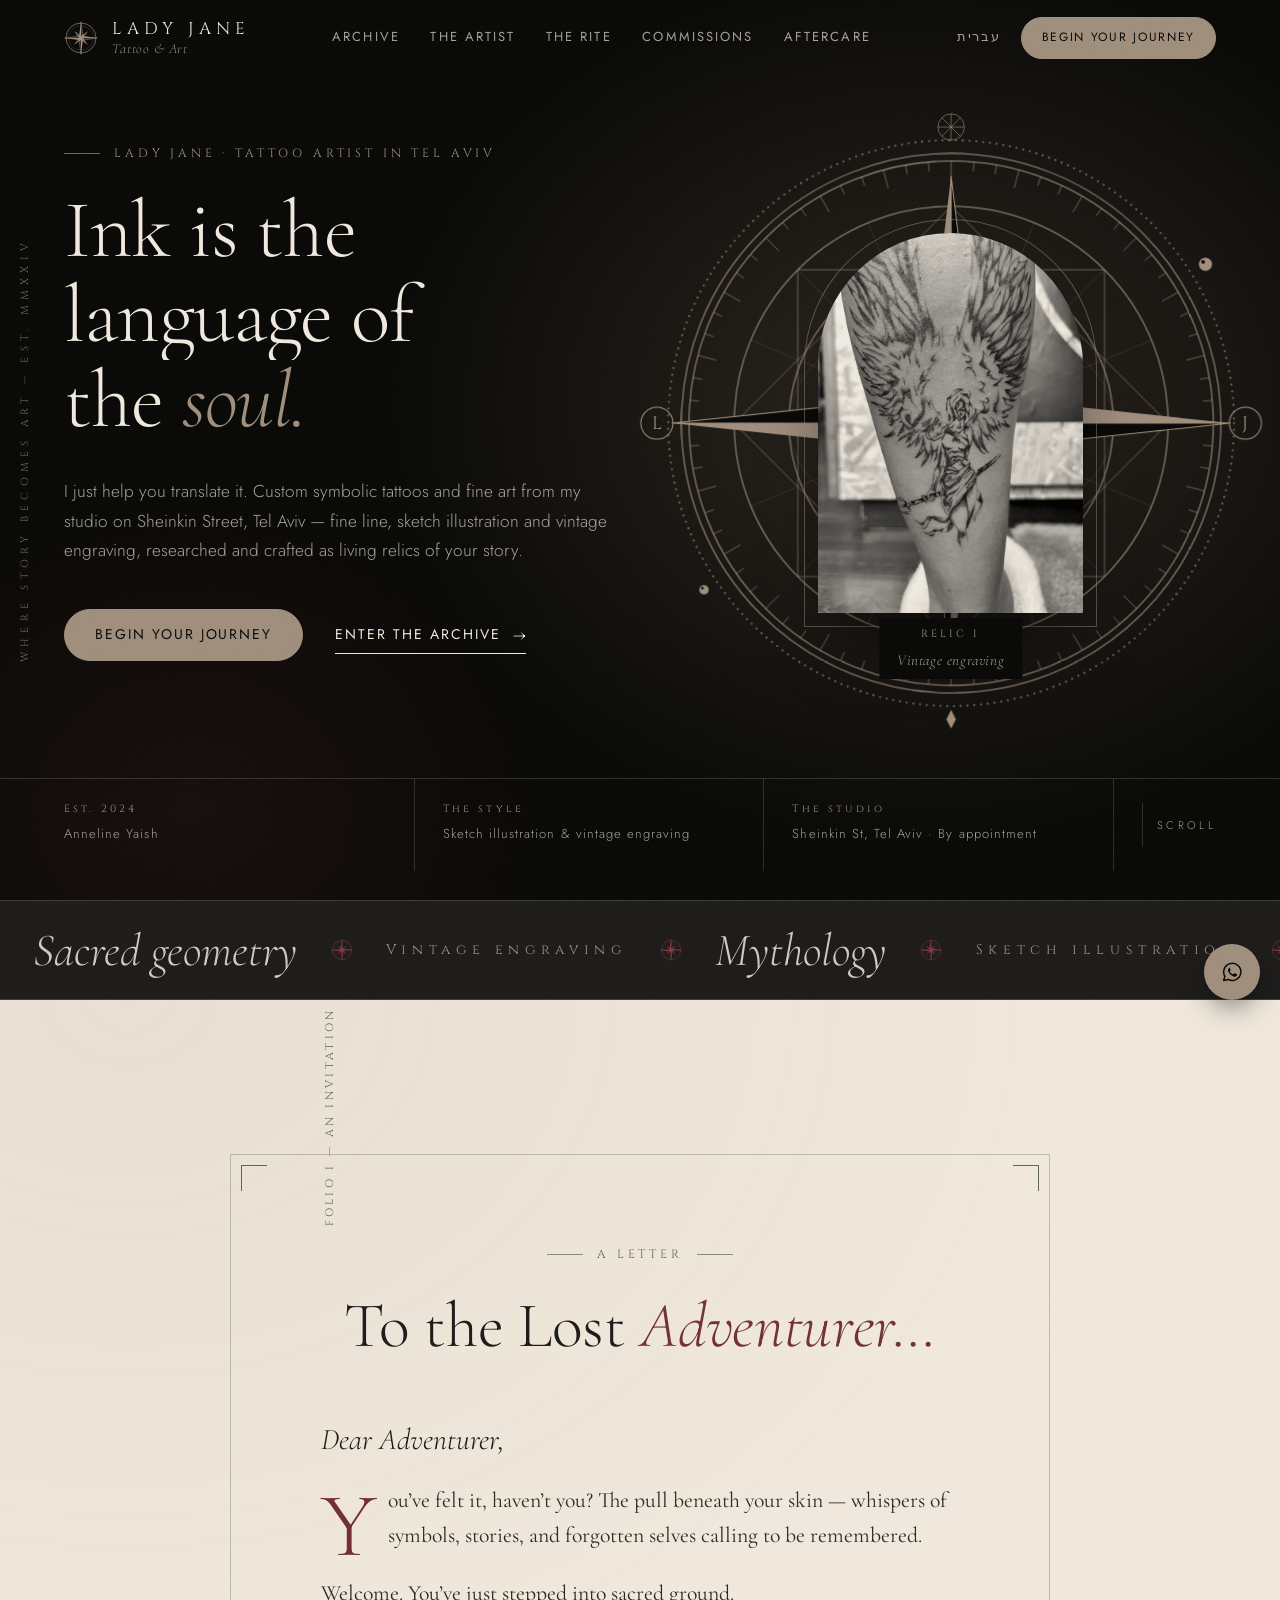
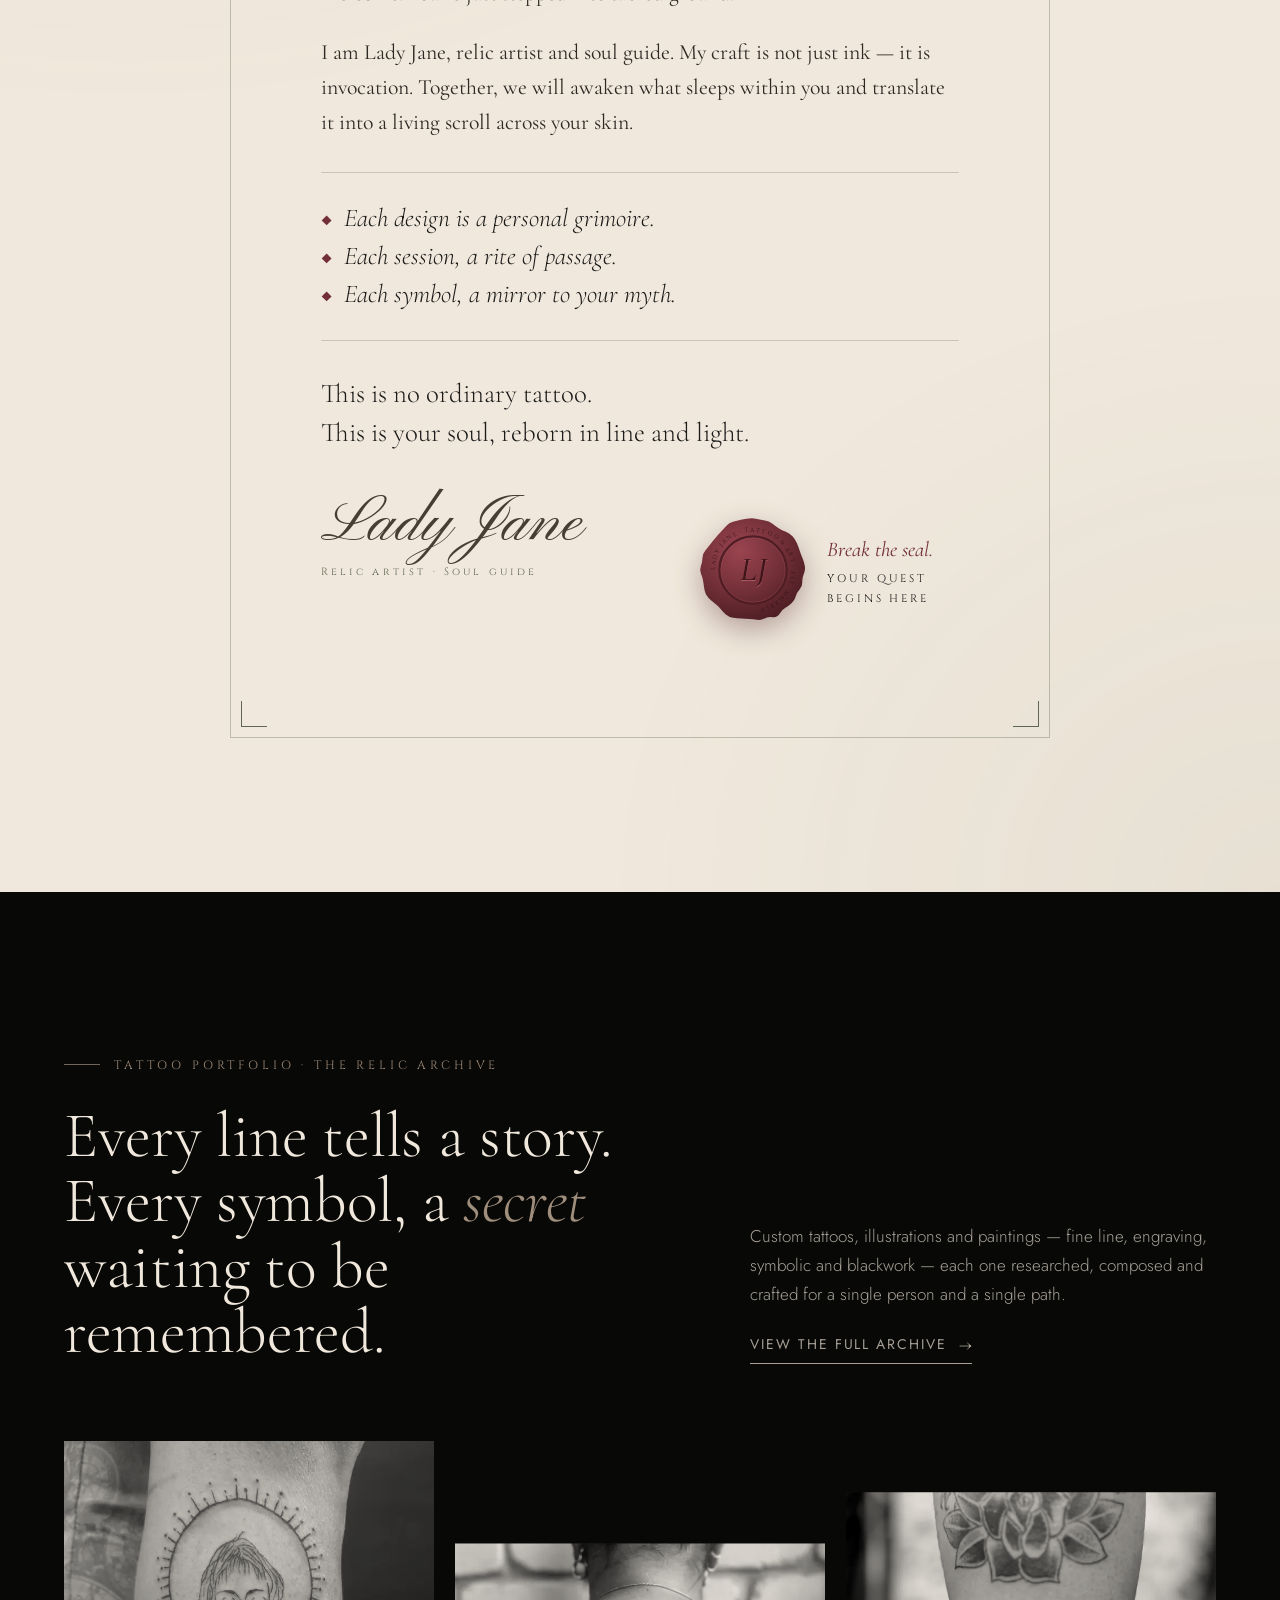
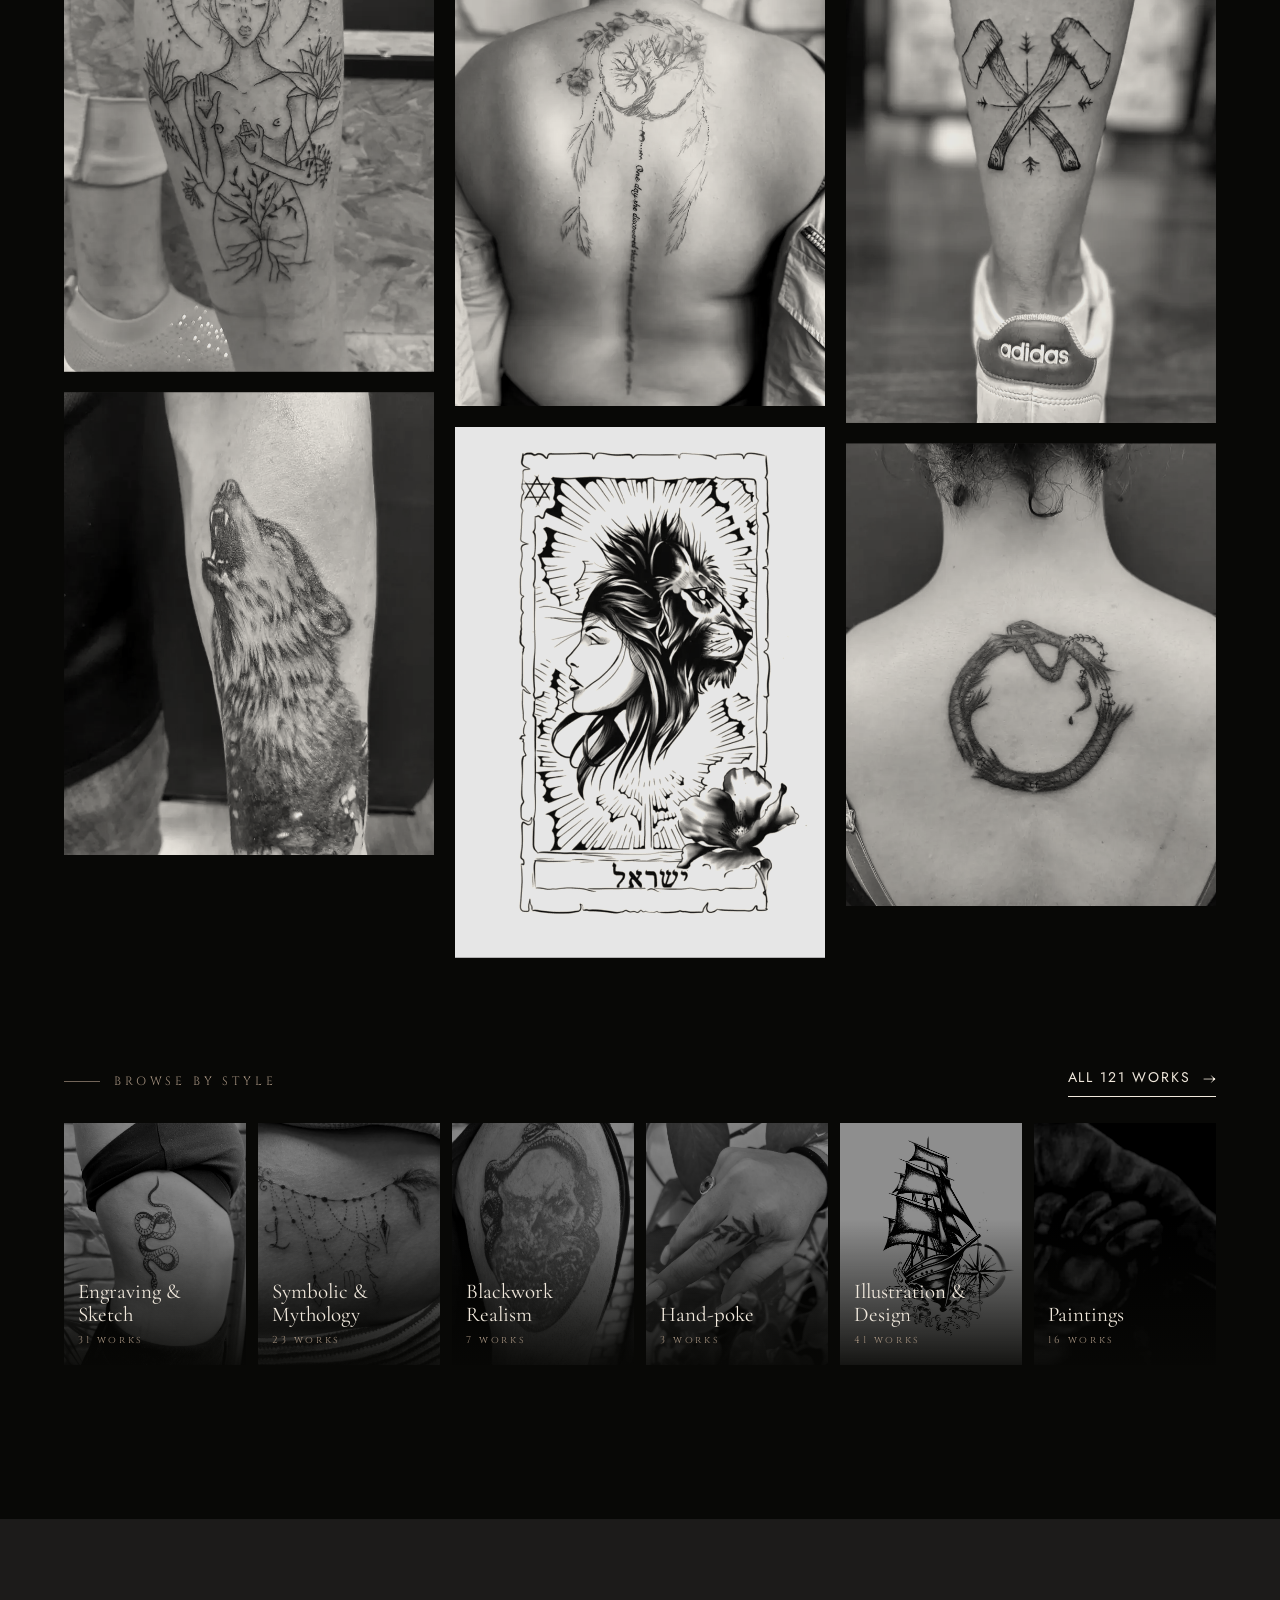
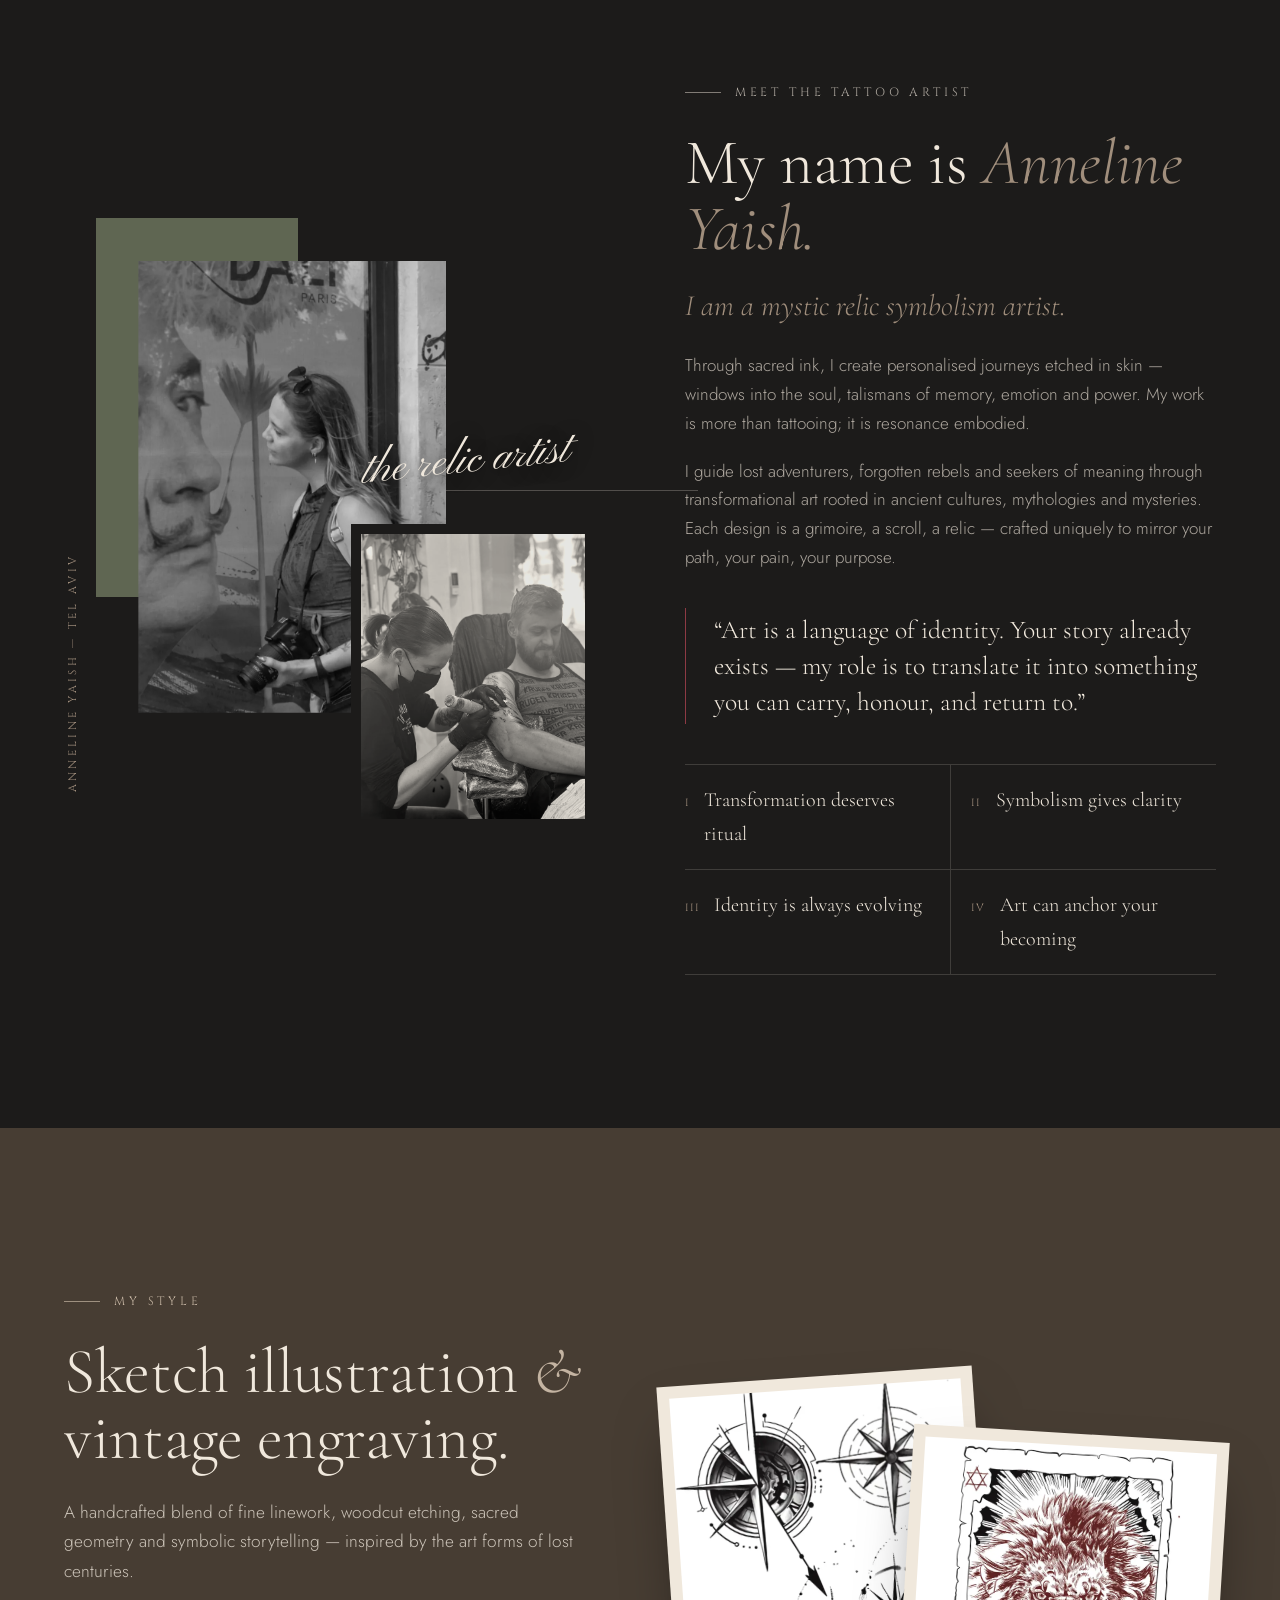
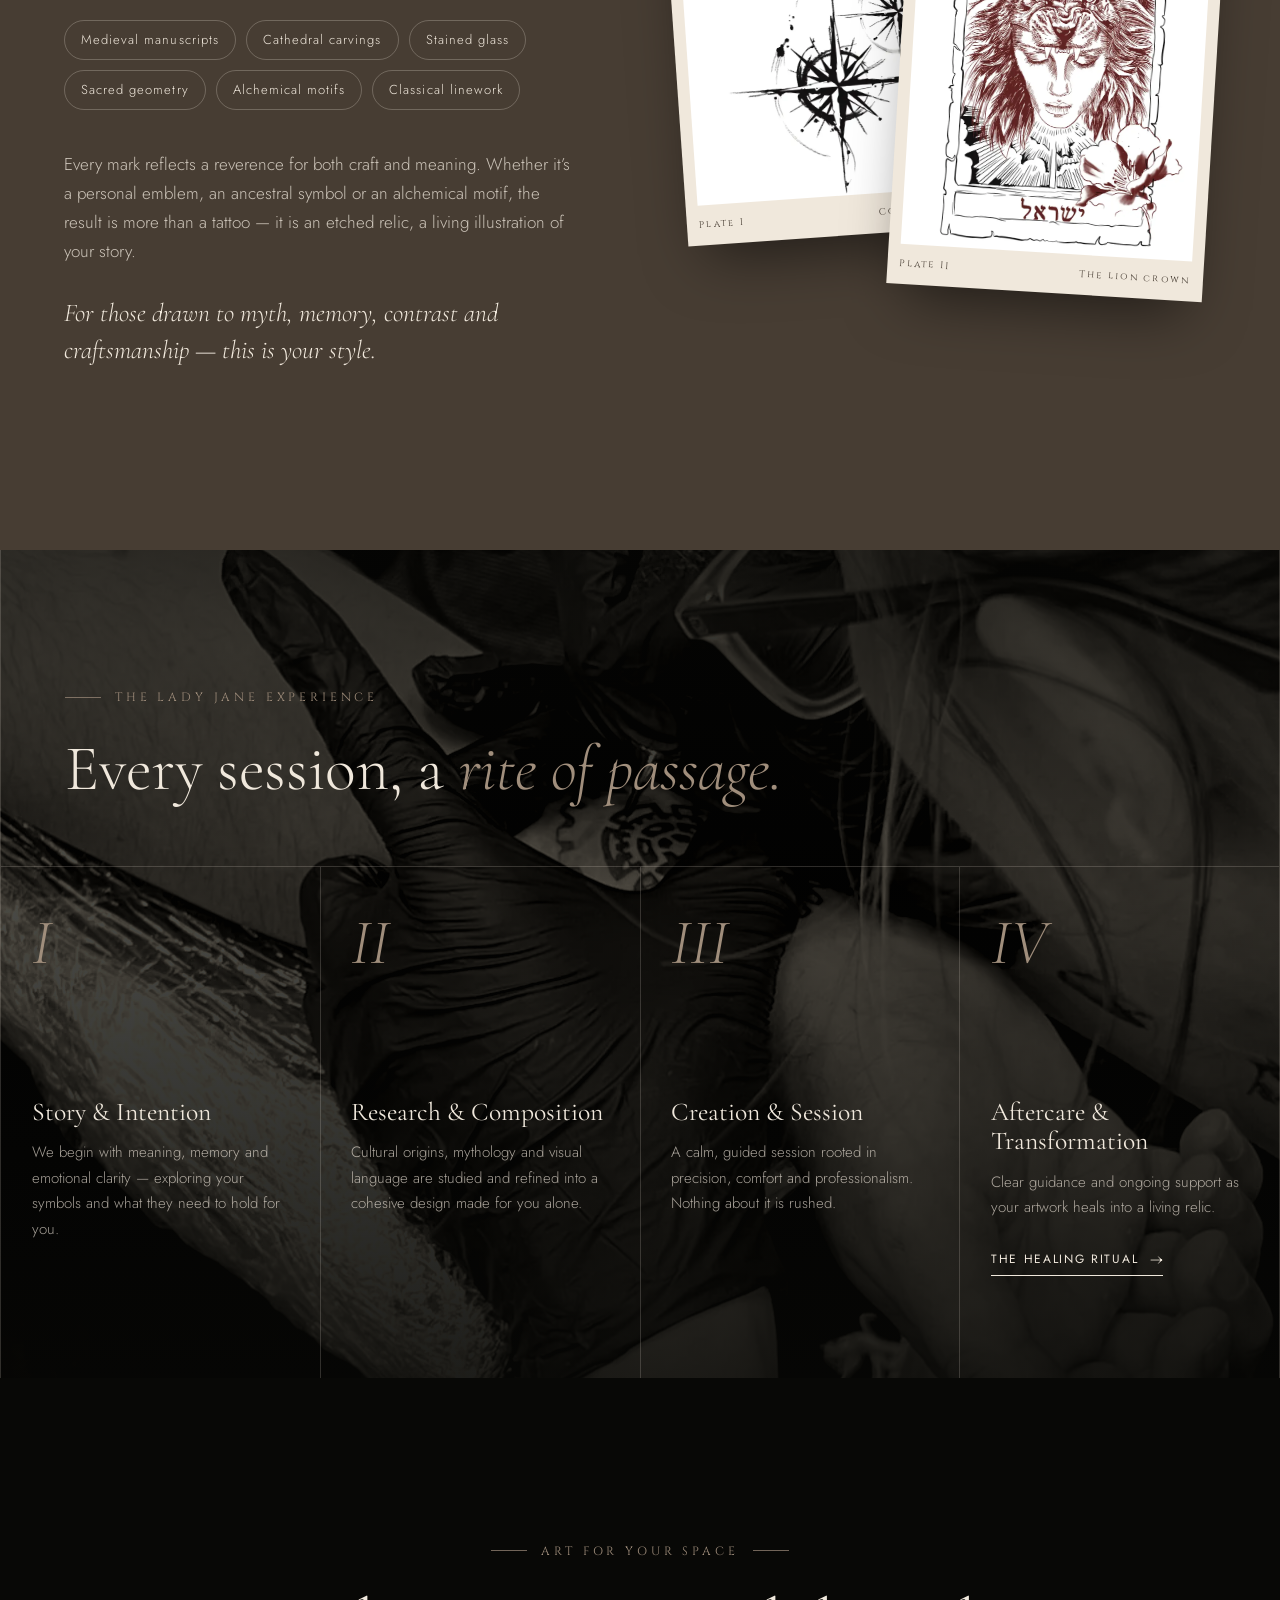
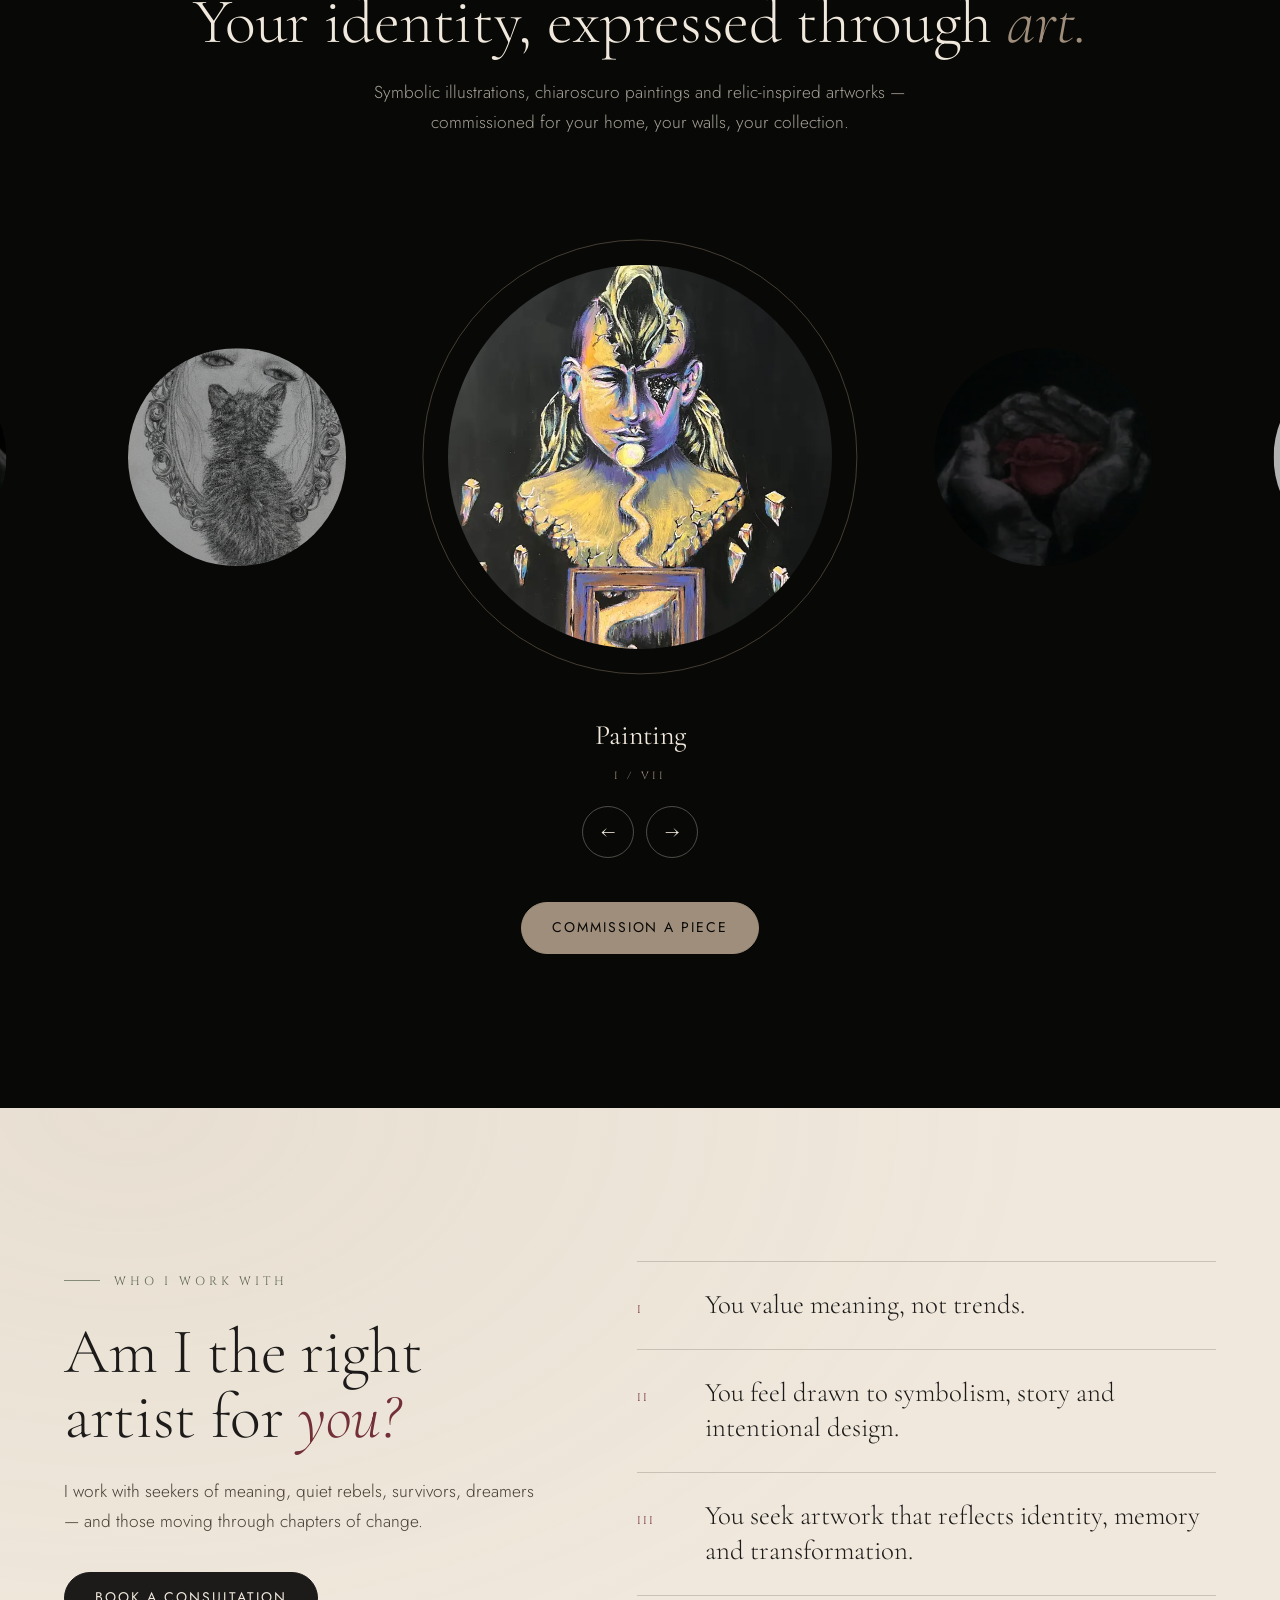
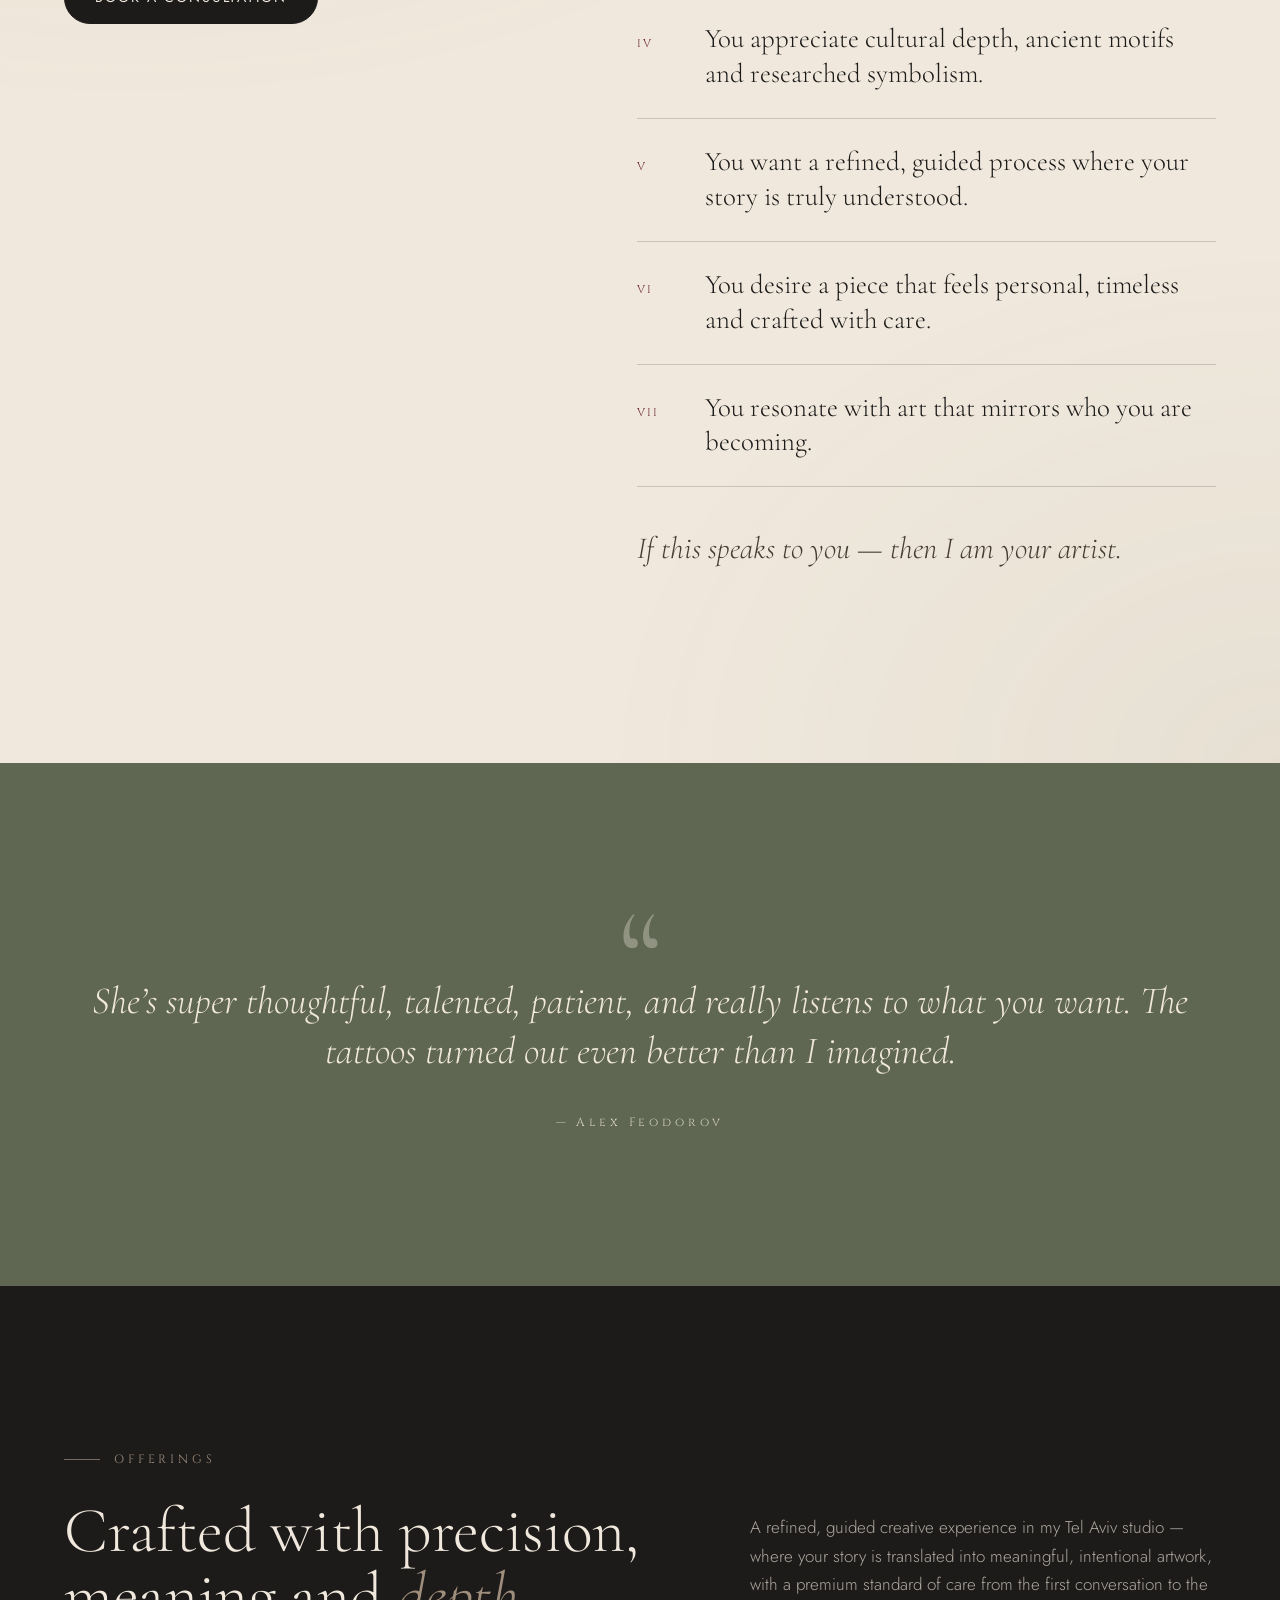
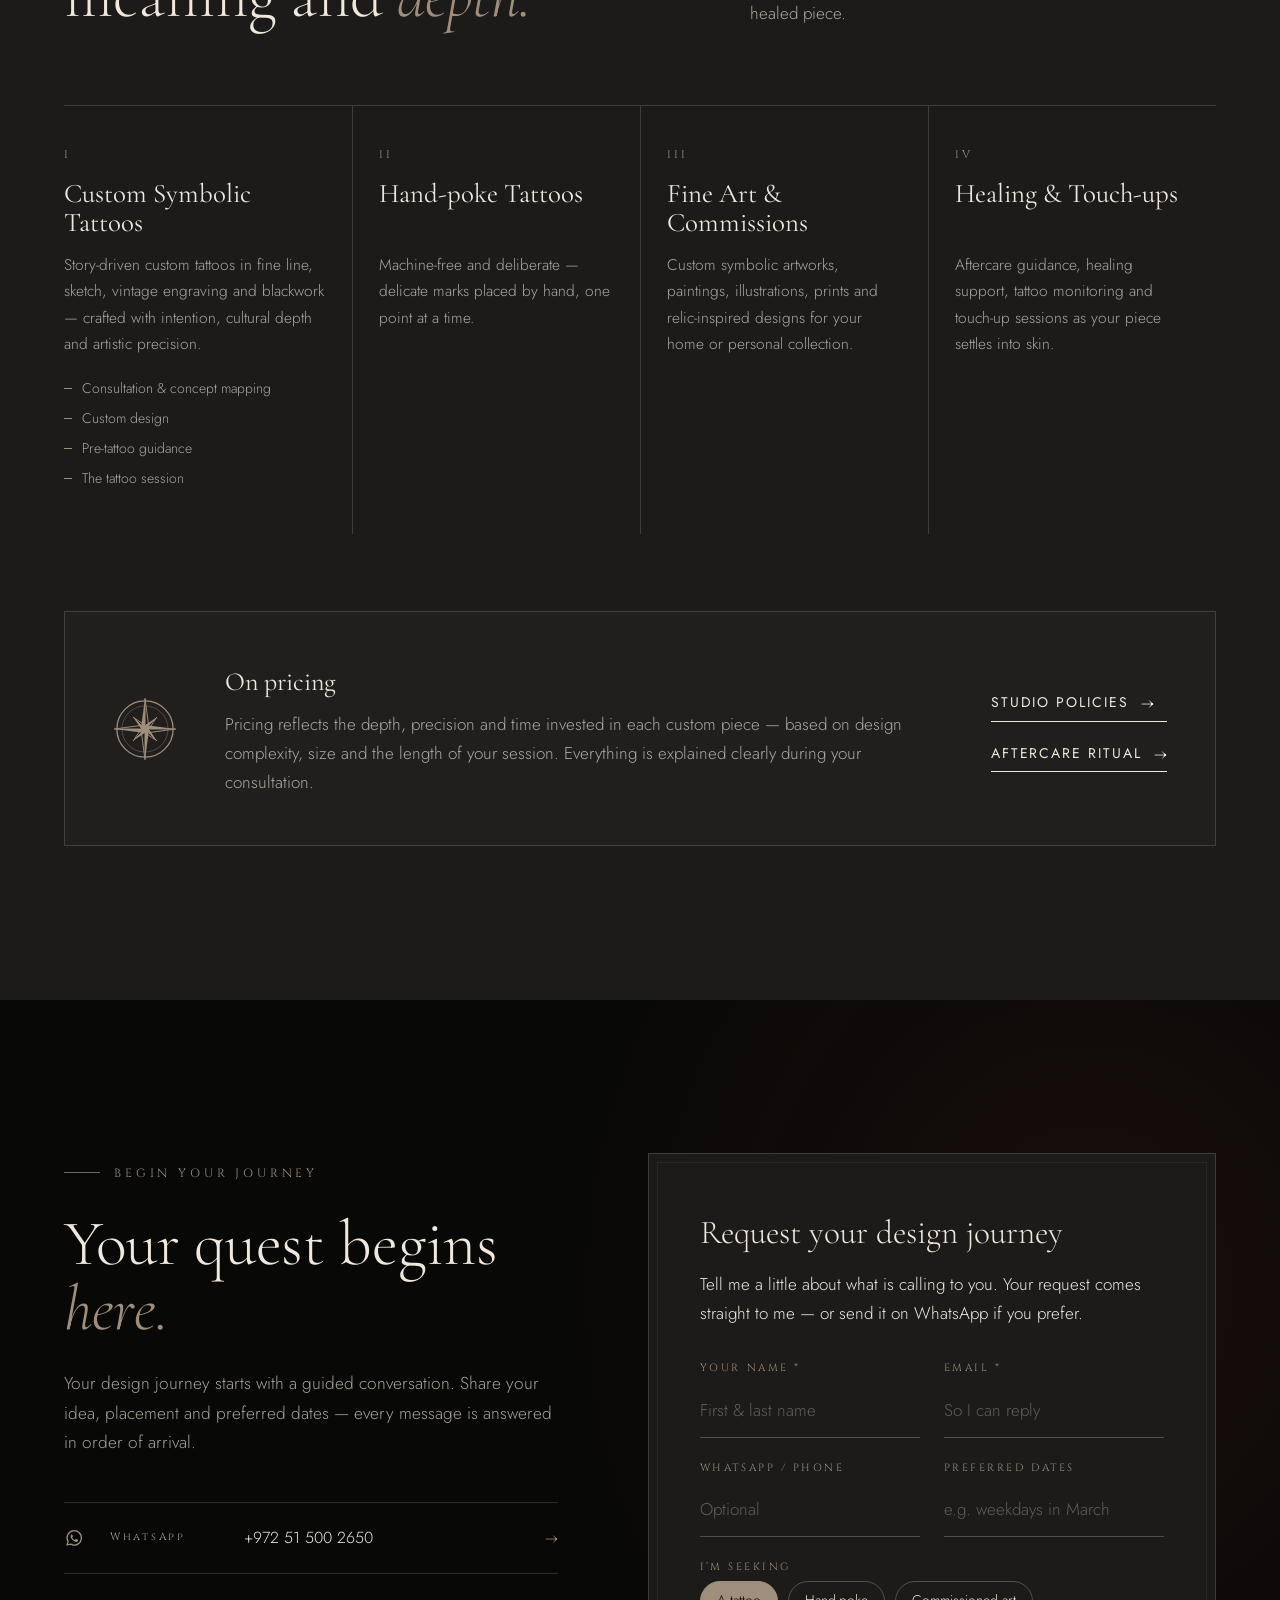
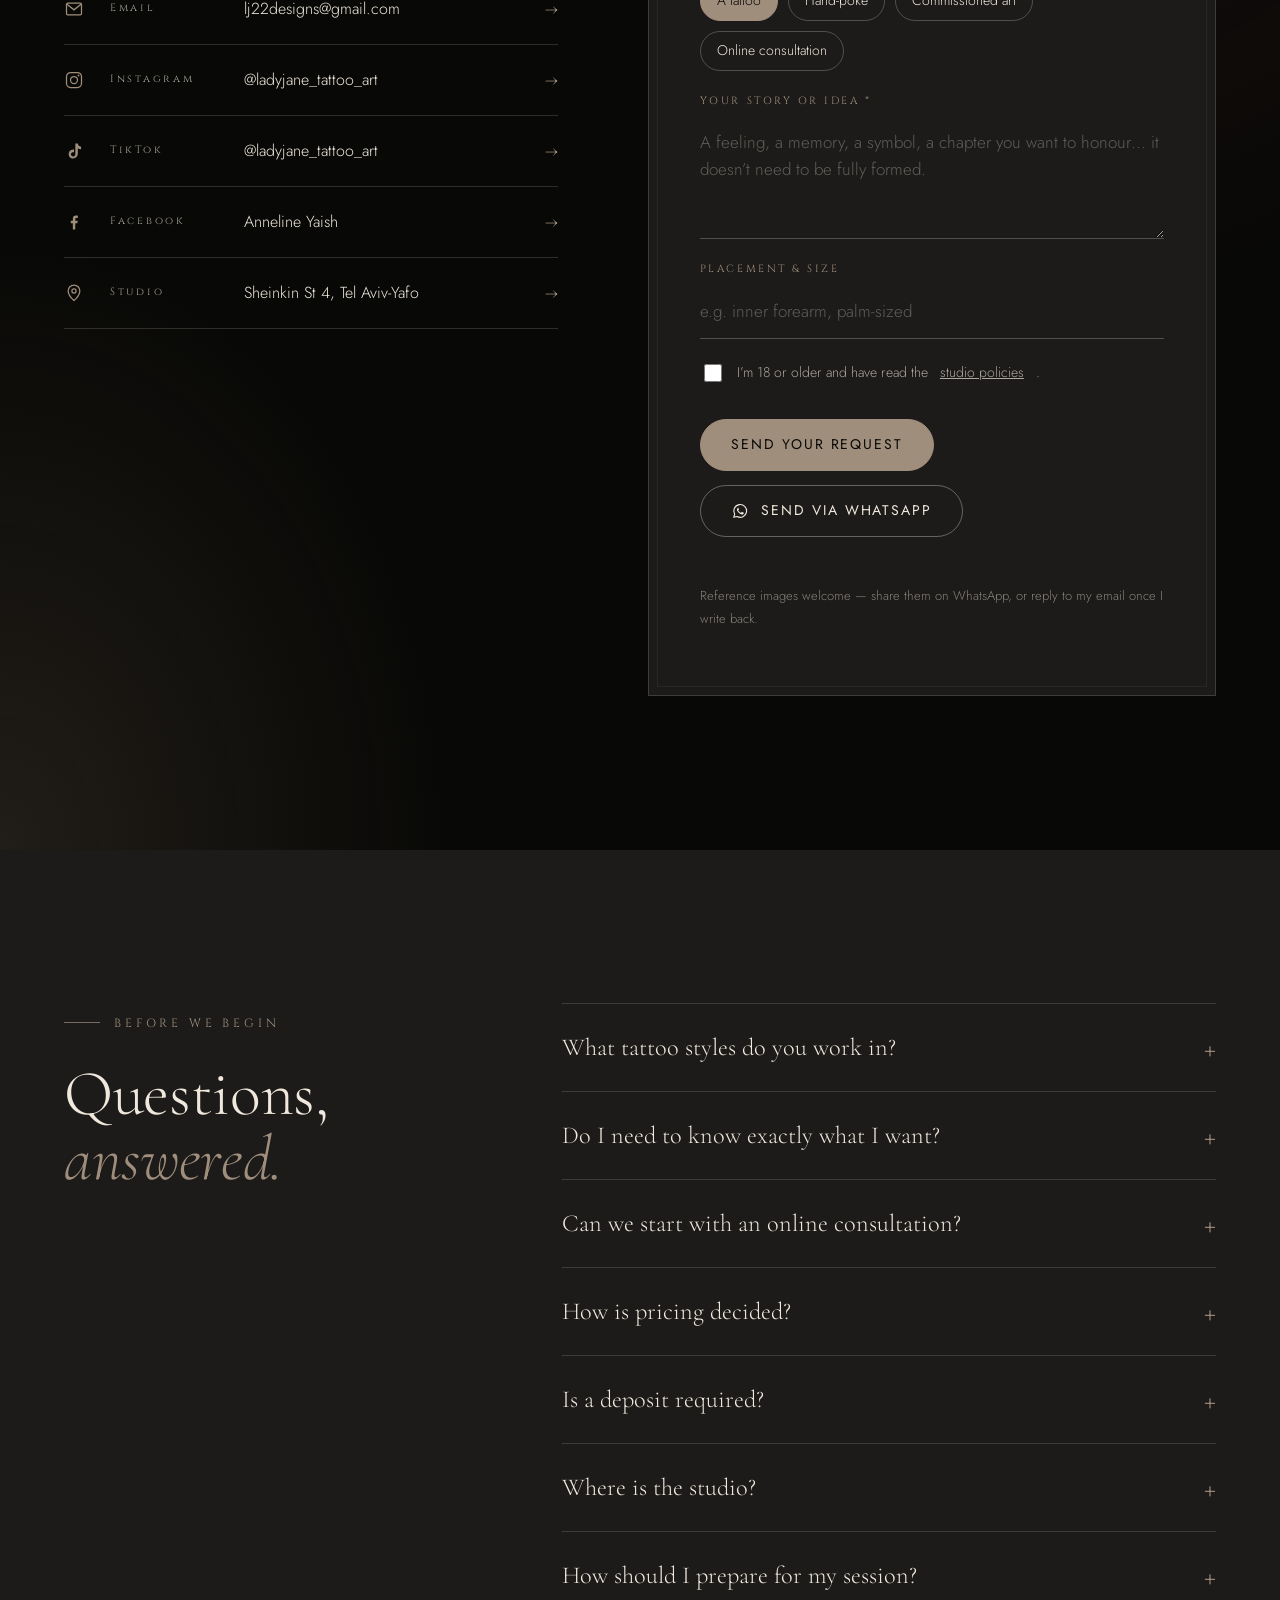
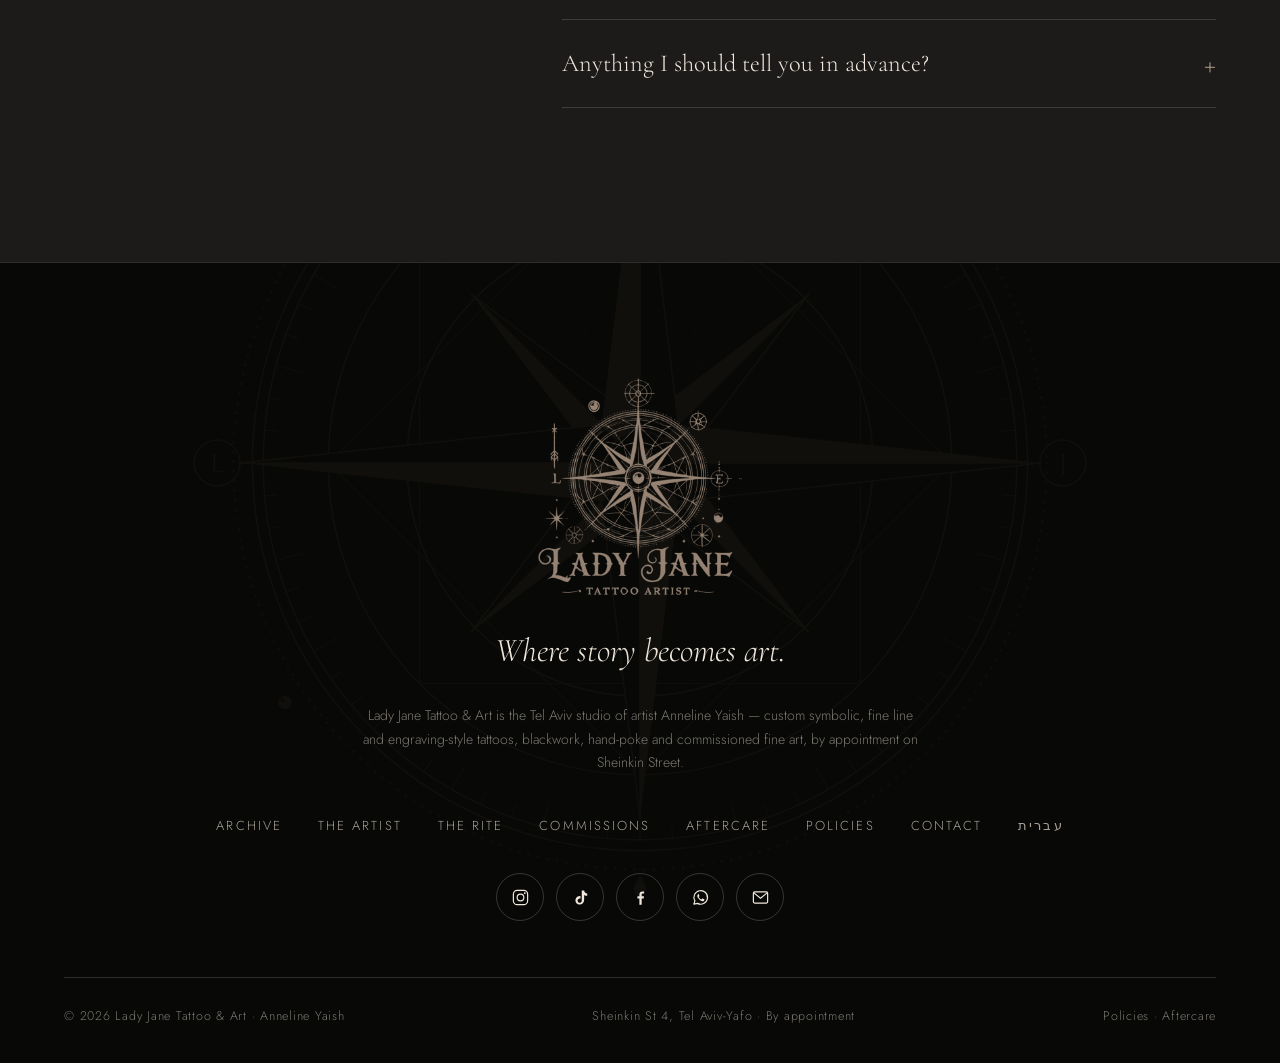
==== commit fa8df44c: "Add Hebrew version of the site - Full right-to-left Hebrew site in /he/ (home, archive, aftercare,  " ====
--- a/index.html
+++ b/index.html
@@ -13,10 +13,14 @@
 <link rel="apple-touch-icon" href="assets/img/brand/apple-touch-icon.png">
 <meta property="og:type" content="website">
 <meta property="og:locale" content="en_US">
+<meta property="og:locale:alternate" content="he_IL">
 <meta property="og:site_name" content="Lady Jane — Tattoo &amp; Art">
 <meta property="og:title" content="Tattoo Artist in Tel Aviv — Symbolic &amp; Fine Line | Lady Jane">
 <meta property="og:description" content="Custom symbolic tattoos by Anneline Yaish on Sheinkin St, Tel Aviv — fine line, sketch, vintage engraving, blackwork &amp; hand-poke. Book a consultation.">
 <link rel="canonical" href="https://ladyjanetattoo.com/">
+<link rel="alternate" hreflang="en" href="https://ladyjanetattoo.com/">
+<link rel="alternate" hreflang="he" href="https://ladyjanetattoo.com/he/">
+<link rel="alternate" hreflang="x-default" href="https://ladyjanetattoo.com/">
 <meta property="og:url" content="https://ladyjanetattoo.com/">
 <meta property="og:image" content="https://ladyjanetattoo.com/assets/img/brand/og.jpg">
 <meta property="og:image:width" content="1200">
@@ -28,9 +32,9 @@
 <link rel="preconnect" href="https://fonts.googleapis.com">
 <link rel="preconnect" href="https://fonts.gstatic.com" crossorigin>
 <link href="https://fonts.googleapis.com/css2?family=Cinzel:wght@400;500&family=Cormorant+Garamond:ital,wght@0,300;0,400;0,500;1,300;1,400;1,500&family=Jost:wght@300;400;500&family=Pinyon+Script&display=swap" rel="stylesheet">
-<link rel="stylesheet" href="assets/css/style.css?v=75480f44">
+<link rel="stylesheet" href="assets/css/style.css?v=68947995">
 <script>document.documentElement.classList.add('js')</script>
-<script type="application/ld+json">{"@context":"https://schema.org","@graph":[{"@type":"WebSite","@id":"https://ladyjanetattoo.com/#website","url":"https://ladyjanetattoo.com/","name":"Lady Jane Tattoo & Art","alternateName":["Lady Jane","Lady Jane Tattoo","LadyJane Tattoo Art","ליידי ג'יין קעקועים"],"inLanguage":"en","publisher":{"@id":"https://ladyjanetattoo.com/#studio"}},{"@type":"TattooParlor","@id":"https://ladyjanetattoo.com/#studio","name":"Lady Jane Tattoo & Art","alternateName":["Lady Jane","Lady Jane Tattoo","LadyJane Tattoo Art","ליידי ג'יין קעקועים"],"description":"Tel Aviv tattoo and fine-art studio of artist Anneline Yaish: custom symbolic, fine line, sketch and vintage engraving style tattoos, blackwork realism, hand-poke and commissioned paintings. By appointment.","url":"https://ladyjanetattoo.com/","logo":"https://ladyjanetattoo.com/assets/img/brand/emblem.webp","image":["https://ladyjanetattoo.com/assets/img/brand/og.jpg","https://ladyjanetattoo.com/assets/img/work/engraving-01.webp","https://ladyjanetattoo.com/assets/img/work/symbolic-01.webp","https://ladyjanetattoo.com/assets/img/work/engraving-03.webp"],"telephone":"+972515002650","email":"lj22designs@gmail.com","address":{"@type":"PostalAddress","streetAddress":"Sheinkin St 4","addressLocality":"Tel Aviv-Yafo","addressRegion":"Tel Aviv District","addressCountry":"IL"},"areaServed":[{"@type":"City","name":"Tel Aviv-Yafo"},{"@type":"Country","name":"Israel"}],"foundingDate":"2024","founder":{"@id":"https://ladyjanetattoo.com/#anneline"},"employee":{"@id":"https://ladyjanetattoo.com/#anneline"},"knowsAbout":["Fine line tattoos","Sketch illustration tattoos","Vintage engraving tattoos","Woodcut style tattoos","Symbolic tattoos","Mythology tattoos","Sacred geometry tattoos","Blackwork realism","Hand-poke tattoos","Custom tattoo design","Chiaroscuro painting"],"hasOfferCatalog":{"@type":"OfferCatalog","name":"Tattoo & fine art services","itemListElement":[{"@type":"Offer","itemOffered":{"@type":"Service","name":"Custom symbolic tattoo design","description":"Story-driven custom tattoos in fine line, sketch illustration, vintage engraving and blackwork, from consultation and concept mapping to the session.","provider":{"@id":"https://ladyjanetattoo.com/#studio"},"areaServed":{"@type":"City","name":"Tel Aviv-Yafo"}}},{"@type":"Offer","itemOffered":{"@type":"Service","name":"Fine line tattoos","description":"Delicate, precise fine line tattoos with symbolic and botanical motifs.","provider":{"@id":"https://ladyjanetattoo.com/#studio"},"areaServed":{"@type":"City","name":"Tel Aviv-Yafo"}}},{"@type":"Offer","itemOffered":{"@type":"Service","name":"Vintage engraving & woodcut style tattoos","description":"Sketch illustration and wood-engraving inspired tattoos drawing on medieval manuscripts, cathedral carvings and sacred geometry.","provider":{"@id":"https://ladyjanetattoo.com/#studio"},"areaServed":{"@type":"City","name":"Tel Aviv-Yafo"}}},{"@type":"Offer","itemOffered":{"@type":"Service","name":"Blackwork realism tattoos","description":"Black and grey realism with chiaroscuro contrast.","provider":{"@id":"https://ladyjanetattoo.com/#studio"},"areaServed":{"@type":"City","name":"Tel Aviv-Yafo"}}},{"@type":"Offer","itemOffered":{"@type":"Service","name":"Hand-poke tattoos","description":"Machine-free tattoos placed by hand, one point at a time.","provider":{"@id":"https://ladyjanetattoo.com/#studio"},"areaServed":{"@type":"City","name":"Tel Aviv-Yafo"}}},{"@type":"Offer","itemOffered":{"@type":"Service","name":"Commissioned fine art","description":"Custom symbolic paintings, illustrations and prints for the home or a personal collection.","provider":{"@id":"https://ladyjanetattoo.com/#studio"},"areaServed":{"@type":"City","name":"Tel Aviv-Yafo"}}},{"@type":"Offer","itemOffered":{"@type":"Service","name":"Online tattoo consultation","description":"A 15-minute online consultation for tattoo or art & design commissions.","provider":{"@id":"https://ladyjanetattoo.com/#studio"},"areaServed":{"@type":"City","name":"Tel Aviv-Yafo"}}},{"@type":"Offer","itemOffered":{"@type":"Service","name":"Healing support & touch-ups","description":"Aftercare guidance, tattoo monitoring and touch-up sessions.","provider":{"@id":"https://ladyjanetattoo.com/#studio"},"areaServed":{"@type":"City","name":"Tel Aviv-Yafo"}}}]},"sameAs":["https://www.instagram.com/ladyjane_tattoo_art/","https://www.tiktok.com/@ladyjane_tattoo_art","https://www.facebook.com/annelineyaish22/"],"contactPoint":{"@type":"ContactPoint","contactType":"bookings","telephone":"+972515002650","email":"lj22designs@gmail.com","url":"https://ladyjanetattoo.com/#begin"}},{"@type":"Person","@id":"https://ladyjanetattoo.com/#anneline","name":"Anneline Yaish","alternateName":"Lady Jane","jobTitle":"Tattoo artist and fine artist","image":"https://ladyjanetattoo.com/assets/img/artist/portrait-dali.webp","worksFor":{"@id":"https://ladyjanetattoo.com/#studio"},"sameAs":["https://www.instagram.com/ladyjane_tattoo_art/","https://www.tiktok.com/@ladyjane_tattoo_art","https://www.facebook.com/annelineyaish22/"]},{"@type":"FAQPage","@id":"https://ladyjanetattoo.com/#faq","mainEntity":[{"@type":"Question","name":"What tattoo styles do you work in?","acceptedAnswer":{"@type":"Answer","text":"Custom, story-driven tattoos in fine line, sketch illustration, vintage engraving and woodcut style, sacred geometry, symbolic and mythological motifs, blackwork realism and hand-poke. Every design is created just for you."}},{"@type":"Question","name":"Do I need to know exactly what I want?","acceptedAnswer":{"@type":"Answer","text":"No. Many clients come with a feeling, an idea or a symbolic intention. We develop the story together — that’s what the consultation is for."}},{"@type":"Question","name":"Can we start with an online consultation?","acceptedAnswer":{"@type":"Answer","text":"Yes. A 15-minute online consultation is available for tattoos, and a separate one for art & design commissions. Choose “Online consultation” in the form above or message me on WhatsApp."}},{"@type":"Question","name":"How is pricing decided?","acceptedAnswer":{"@type":"Answer","text":"By design complexity, size and the length of your session. Every detail is explained during consultation, before anything is booked."}},{"@type":"Question","name":"Is a deposit required?","acceptedAnswer":{"@type":"Answer","text":"Yes — bookings require a non-refundable deposit that goes toward your final price. You may reschedule once, with at least 24 hours’ notice."}},{"@type":"Question","name":"Where is the studio?","acceptedAnswer":{"@type":"Answer","text":"On Sheinkin Street (Sheinkin St 4) in central Tel Aviv-Yafo. Sessions are by appointment only — send a request above or message me on WhatsApp to book."}},{"@type":"Question","name":"How should I prepare for my session?","acceptedAnswer":{"@type":"Answer","text":"Eat beforehand, bring water and snacks, and come with clean skin and comfortable clothes. No alcohol, and skip heavy gym sessions right before. If you’re nervous, tell me — I’m here to help."}},{"@type":"Question","name":"Anything I should tell you in advance?","acceptedAnswer":{"@type":"Answer","text":"Please share any allergies or medical conditions, and let me know if you’re pregnant or breastfeeding. Diabetic clients will need a clearance letter from their doctor. You must be 18+ with ID."}}]}]}</script>
+<script type="application/ld+json">{"@context":"https://schema.org","@graph":[{"@type":"WebSite","@id":"https://ladyjanetattoo.com/#website","url":"https://ladyjanetattoo.com/","name":"Lady Jane Tattoo & Art","alternateName":["Lady Jane","Lady Jane Tattoo","LadyJane Tattoo Art","ליידי ג׳יין קעקועים","ליידי ג׳יין"],"inLanguage":"en","publisher":{"@id":"https://ladyjanetattoo.com/#studio"}},{"@type":"TattooParlor","@id":"https://ladyjanetattoo.com/#studio","name":"Lady Jane Tattoo & Art","alternateName":["Lady Jane","Lady Jane Tattoo","LadyJane Tattoo Art","ליידי ג׳יין קעקועים","ליידי ג׳יין"],"description":"Tel Aviv tattoo and fine-art studio of artist Anneline Yaish: custom symbolic, fine line, sketch and vintage engraving style tattoos, blackwork realism, hand-poke and commissioned paintings. By appointment.","url":"https://ladyjanetattoo.com/","logo":"https://ladyjanetattoo.com/assets/img/brand/emblem.webp","image":["https://ladyjanetattoo.com/assets/img/brand/og.jpg","https://ladyjanetattoo.com/assets/img/work/engraving-01.webp","https://ladyjanetattoo.com/assets/img/work/symbolic-01.webp","https://ladyjanetattoo.com/assets/img/work/engraving-03.webp"],"telephone":"+972515002650","email":"lj22designs@gmail.com","address":{"@type":"PostalAddress","streetAddress":"Sheinkin St 4","addressLocality":"Tel Aviv-Yafo","addressRegion":"Tel Aviv District","addressCountry":"IL"},"areaServed":[{"@type":"City","name":"Tel Aviv-Yafo"},{"@type":"Country","name":"Israel"}],"foundingDate":"2024","founder":{"@id":"https://ladyjanetattoo.com/#anneline"},"employee":{"@id":"https://ladyjanetattoo.com/#anneline"},"knowsAbout":["Fine line tattoos","Sketch illustration tattoos","Vintage engraving tattoos","Woodcut style tattoos","Symbolic tattoos","Mythology tattoos","Sacred geometry tattoos","Blackwork realism","Hand-poke tattoos","Custom tattoo design","Chiaroscuro painting"],"hasOfferCatalog":{"@type":"OfferCatalog","name":"Tattoo & fine art services","itemListElement":[{"@type":"Offer","itemOffered":{"@type":"Service","name":"Custom symbolic tattoo design","description":"Story-driven custom tattoos in fine line, sketch illustration, vintage engraving and blackwork, from consultation and concept mapping to the session.","provider":{"@id":"https://ladyjanetattoo.com/#studio"},"areaServed":{"@type":"City","name":"Tel Aviv-Yafo"}}},{"@type":"Offer","itemOffered":{"@type":"Service","name":"Fine line tattoos","description":"Delicate, precise fine line tattoos with symbolic and botanical motifs.","provider":{"@id":"https://ladyjanetattoo.com/#studio"},"areaServed":{"@type":"City","name":"Tel Aviv-Yafo"}}},{"@type":"Offer","itemOffered":{"@type":"Service","name":"Vintage engraving & woodcut style tattoos","description":"Sketch illustration and wood-engraving inspired tattoos drawing on medieval manuscripts, cathedral carvings and sacred geometry.","provider":{"@id":"https://ladyjanetattoo.com/#studio"},"areaServed":{"@type":"City","name":"Tel Aviv-Yafo"}}},{"@type":"Offer","itemOffered":{"@type":"Service","name":"Blackwork realism tattoos","description":"Black and grey realism with chiaroscuro contrast.","provider":{"@id":"https://ladyjanetattoo.com/#studio"},"areaServed":{"@type":"City","name":"Tel Aviv-Yafo"}}},{"@type":"Offer","itemOffered":{"@type":"Service","name":"Hand-poke tattoos","description":"Machine-free tattoos placed by hand, one point at a time.","provider":{"@id":"https://ladyjanetattoo.com/#studio"},"areaServed":{"@type":"City","name":"Tel Aviv-Yafo"}}},{"@type":"Offer","itemOffered":{"@type":"Service","name":"Commissioned fine art","description":"Custom symbolic paintings, illustrations and prints for the home or a personal collection.","provider":{"@id":"https://ladyjanetattoo.com/#studio"},"areaServed":{"@type":"City","name":"Tel Aviv-Yafo"}}},{"@type":"Offer","itemOffered":{"@type":"Service","name":"Online tattoo consultation","description":"A 15-minute online consultation for tattoo or art & design commissions.","provider":{"@id":"https://ladyjanetattoo.com/#studio"},"areaServed":{"@type":"City","name":"Tel Aviv-Yafo"}}},{"@type":"Offer","itemOffered":{"@type":"Service","name":"Healing support & touch-ups","description":"Aftercare guidance, tattoo monitoring and touch-up sessions.","provider":{"@id":"https://ladyjanetattoo.com/#studio"},"areaServed":{"@type":"City","name":"Tel Aviv-Yafo"}}}]},"sameAs":["https://www.instagram.com/ladyjane_tattoo_art/","https://www.tiktok.com/@ladyjane_tattoo_art","https://www.facebook.com/annelineyaish22/"],"contactPoint":{"@type":"ContactPoint","contactType":"bookings","telephone":"+972515002650","email":"lj22designs@gmail.com","url":"https://ladyjanetattoo.com/#begin","availableLanguage":["English","Hebrew"]}},{"@type":"Person","@id":"https://ladyjanetattoo.com/#anneline","name":"Anneline Yaish","alternateName":"Lady Jane","jobTitle":"Tattoo artist and fine artist","image":"https://ladyjanetattoo.com/assets/img/artist/portrait-dali.webp","worksFor":{"@id":"https://ladyjanetattoo.com/#studio"},"sameAs":["https://www.instagram.com/ladyjane_tattoo_art/","https://www.tiktok.com/@ladyjane_tattoo_art","https://www.facebook.com/annelineyaish22/"]},{"@type":"FAQPage","@id":"https://ladyjanetattoo.com/#faq","inLanguage":"en","mainEntity":[{"@type":"Question","name":"What tattoo styles do you work in?","acceptedAnswer":{"@type":"Answer","text":"Custom, story-driven tattoos in fine line, sketch illustration, vintage engraving and woodcut style, sacred geometry, symbolic and mythological motifs, blackwork realism and hand-poke. Every design is created just for you."}},{"@type":"Question","name":"Do I need to know exactly what I want?","acceptedAnswer":{"@type":"Answer","text":"No. Many clients come with a feeling, an idea or a symbolic intention. We develop the story together — that’s what the consultation is for."}},{"@type":"Question","name":"Can we start with an online consultation?","acceptedAnswer":{"@type":"Answer","text":"Yes. A 15-minute online consultation is available for tattoos, and a separate one for art & design commissions. Choose “Online consultation” in the form above or message me on WhatsApp."}},{"@type":"Question","name":"How is pricing decided?","acceptedAnswer":{"@type":"Answer","text":"By design complexity, size and the length of your session. Every detail is explained during consultation, before anything is booked."}},{"@type":"Question","name":"Is a deposit required?","acceptedAnswer":{"@type":"Answer","text":"Yes — bookings require a non-refundable deposit that goes toward your final price. You may reschedule once, with at least 24 hours’ notice."}},{"@type":"Question","name":"Where is the studio?","acceptedAnswer":{"@type":"Answer","text":"On Sheinkin Street (Sheinkin St 4) in central Tel Aviv-Yafo. Sessions are by appointment only — send a request above or message me on WhatsApp to book."}},{"@type":"Question","name":"How should I prepare for my session?","acceptedAnswer":{"@type":"Answer","text":"Eat beforehand, bring water and snacks, and come with clean skin and comfortable clothes. No alcohol, and skip heavy gym sessions right before. If you’re nervous, tell me — I’m here to help."}},{"@type":"Question","name":"Anything I should tell you in advance?","acceptedAnswer":{"@type":"Answer","text":"Please share any allergies or medical conditions, and let me know if you’re pregnant or breastfeeding. Diabetic clients will need a clearance letter from their doctor. You must be 18+ with ID."}}]}]}</script>
 </head>
 <body>
 <svg width="0" height="0" style="position:absolute" aria-hidden="true" focusable="false">
@@ -58,6 +62,7 @@
       <a href="aftercare.html">Aftercare</a>
     </nav>
     <div class="header-cta">
+      <a class="lang-switch" href="he/" hreflang="he" lang="he" aria-label="עברית"><span class="long">עברית</span><span class="short" aria-hidden="true">עב</span></a>
       <a class="btn btn--sm" href="#begin">Begin your journey</a>
       <button class="menu-toggle" type="button" aria-expanded="false" aria-controls="mobile-menu"><span class="label">Menu</span><span class="bars" aria-hidden="true"></span></button>
     </div>
@@ -596,6 +601,7 @@
       <a href="aftercare.html">Aftercare</a>
       <a href="policies.html">Policies</a>
       <a href="#begin">Contact</a>
+      <a href="he/" hreflang="he" lang="he">עברית</a>
     </nav>
     <div class="socials">
       <a href="https://www.instagram.com/ladyjane_tattoo_art/" target="_blank" rel="noopener" aria-label="Instagram"><svg><use href="#i-instagram"/></svg></a>
@@ -612,6 +618,6 @@
   </div>
 </footer>
 <a class="float-cta" href="https://wa.me/972515002650?text=Hi%20Lady%20Jane%2C%20I%27d%20love%20to%20begin%20a%20design%20journey." target="_blank" rel="noopener" aria-label="Message Lady Jane on WhatsApp"><svg aria-hidden="true"><use href="#i-whatsapp"/></svg></a>
-<script src="assets/js/main.js?v=f4902958" defer></script>
+<script src="assets/js/main.js?v=6faf61cb" defer></script>
 </body>
 </html>
--- a/assets/css/style.css
+++ b/assets/css/style.css
@@ -297,8 +297,8 @@
 .hero h1 { margin-bottom: 32px; }
 .hero h1 .line { display: block; overflow: hidden; padding-bottom: .06em; }
 .hero h1 .line > span { display: inline-block; transform: translateY(105%); animation: rise 1.4s var(--ease) forwards; }
-.hero h1 .line:nth-child(2) > span { animation-delay: .12s; }
-.hero h1 .line:nth-child(3) > span { animation-delay: .24s; }
+.hero h1 .line + .line > span { animation-delay: .12s; }
+.hero h1 .line + .line + .line > span { animation-delay: .24s; }
 @keyframes rise { to { transform: none; } }
 .hero .lede { margin-bottom: 44px; opacity: 0; animation: fade 1.4s var(--ease) .7s forwards; }
 .hero .actions { display: flex; flex-wrap: wrap; align-items: center; gap: 20px 32px; opacity: 0; animation: fade 1.4s var(--ease) .9s forwards; }
@@ -340,8 +340,8 @@
 .hero-meta .wrap { display: grid; grid-template-columns: repeat(3, 1fr) auto; }
 .hero-meta .item { padding: 22px 0 26px; font-size: 13px; letter-spacing: .08em; color: var(--muted-on-dark); }
 .hero-meta .item b { display: block; font-family: var(--f-caps); font-weight: 400; font-size: 10.5px; letter-spacing: .3em; color: var(--bone); margin-bottom: 4px; }
-.hero-meta .item + .item { padding-left: 28px; border-left: 1px solid var(--faint-on-dark); }
-.scroll-cue { display: flex; align-items: center; gap: 14px; padding-left: 28px; border-left: 1px solid var(--faint-on-dark); font-size: 11px; letter-spacing: .3em; text-transform: uppercase; color: var(--muted-on-dark); }
+.hero-meta .item + .item { padding-inline-start: 28px; border-inline-start: 1px solid var(--faint-on-dark); }
+.scroll-cue { display: flex; align-items: center; gap: 14px; padding-inline-start: 28px; border-inline-start: 1px solid var(--faint-on-dark); font-size: 11px; letter-spacing: .3em; text-transform: uppercase; color: var(--muted-on-dark); }
 .scroll-cue i { position: relative; display: block; width: 1px; height: 44px; background: var(--faint-on-dark); overflow: hidden; }
 .scroll-cue i::after { content: ""; position: absolute; left: 0; top: -40%; width: 1px; height: 40%; background: var(--bone); animation: cue 2.4s var(--ease) infinite; }
 @keyframes cue { to { top: 100%; } }
@@ -377,7 +377,7 @@
 .letter .corners::before, .letter .corners::after { content: ""; position: absolute; width: 26px; height: 26px; border: 1px solid var(--moss); }
 .letter .corners::before { top: 10px; right: 10px; border-left: 0; border-bottom: 0; }
 .letter .corners::after { bottom: 10px; left: 10px; border-right: 0; border-top: 0; }
-.letter .folio { position: absolute; top: 50%; left: -38px; transform: translateY(-50%) rotate(180deg); writing-mode: vertical-rl; color: var(--moss); white-space: nowrap; }
+.letter .folio { position: absolute; top: 50%; inset-inline-start: -38px; transform: translateY(-50%) rotate(180deg); writing-mode: vertical-rl; color: var(--moss); white-space: nowrap; }
 .letter h2 { text-align: center; margin-bottom: clamp(36px, 5vw, 56px); }
 .letter .salutation { font-family: var(--f-display); font-style: italic; font-size: clamp(24px, 2.4vw, 30px); color: var(--text-on-light); margin-bottom: 18px; }
 .letter p.body {
@@ -444,26 +444,26 @@
 /* ---------- Artist ---------- */
 .artist-grid { display: grid; grid-template-columns: 1fr 1fr; gap: clamp(48px, 7vw, 120px); align-items: center; }
 .collage { position: relative; aspect-ratio: 1 / 1.15; }
-.collage .block { position: absolute; top: 0; left: 6%; width: 38%; height: 62%; background: var(--moss); }
-.collage .img-main { position: absolute; top: 7%; left: 14%; width: 58%; aspect-ratio: 3 / 4.4; overflow: hidden; }
+.collage .block { position: absolute; top: 0; inset-inline-start: 6%; width: 38%; height: 62%; background: var(--moss); }
+.collage .img-main { position: absolute; top: 7%; inset-inline-start: 14%; width: 58%; aspect-ratio: 3 / 4.4; overflow: hidden; }
 .collage .img-main img { width: 100%; height: 100%; object-fit: cover; object-position: 50% 30%; filter: grayscale(1) contrast(1.04) brightness(.92); transition: filter 1s var(--ease); }
 .collage .img-main:hover img { filter: grayscale(.1); }
-.collage .img-sub { position: absolute; right: 0; bottom: 0; width: 46%; aspect-ratio: 4 / 5; overflow: hidden; border: 10px solid var(--ink); }
+.collage .img-sub { position: absolute; inset-inline-end: 0; bottom: 0; width: 46%; aspect-ratio: 4 / 5; overflow: hidden; border: 10px solid var(--ink); }
 .collage .img-sub img { width: 100%; height: 100%; object-fit: cover; filter: grayscale(1) sepia(.15) brightness(.9); }
-.collage .vert { position: absolute; left: 0; bottom: 6%; writing-mode: vertical-rl; transform: rotate(180deg); color: var(--bone); }
-.collage .script { position: absolute; left: 56%; top: 36%; font-family: var(--f-script); font-size: clamp(34px, 3.6vw, 52px); color: var(--vellum); line-height: 1; transform: rotate(-6deg); text-shadow: 0 2px 18px rgba(0, 0, 0, .6); white-space: nowrap; }
-.collage .hairline { position: absolute; left: 50%; right: -8vw; top: 44.5%; height: 1px; background: rgba(240, 232, 220, .25); }
+.collage .vert { position: absolute; inset-inline-start: 0; bottom: 6%; writing-mode: vertical-rl; transform: rotate(180deg); color: var(--bone); }
+.collage .script { position: absolute; inset-inline-start: 56%; top: 36%; font-family: var(--f-script); font-size: clamp(34px, 3.6vw, 52px); color: var(--vellum); line-height: 1; transform: rotate(-6deg); text-shadow: 0 2px 18px rgba(0, 0, 0, .6); white-space: nowrap; }
+.collage .hairline { position: absolute; inset-inline-start: 50%; inset-inline-end: -8vw; top: 44.5%; height: 1px; background: rgba(240, 232, 220, .25); }
 
 .artist-copy .lead { font-family: var(--f-display); font-style: italic; font-size: clamp(24px, 2.3vw, 32px); line-height: 1.3; color: var(--bone); margin: 26px 0 26px; }
 .artist-copy p { color: var(--muted-on-dark); }
 .pull {
-  margin: 36px 0; padding: 4px 0 4px 28px; border-left: 1px solid var(--blood-hi);
+  margin: 36px 0; padding-block: 4px; padding-inline: 28px 0; border-inline-start: 1px solid var(--blood-hi);
   font-family: var(--f-display); font-size: clamp(22px, 2vw, 27px); line-height: 1.4; color: var(--vellum);
 }
 .beliefs { margin-top: 40px; display: grid; grid-template-columns: 1fr 1fr; border-top: 1px solid var(--faint-on-dark); }
 .beliefs li { padding: 18px 0; border-bottom: 1px solid var(--faint-on-dark); font-family: var(--f-display); font-size: 20px; display: flex; gap: 14px; align-items: baseline; }
-.beliefs li:nth-child(odd) { padding-right: 20px; }
-.beliefs li:nth-child(even) { padding-left: 20px; border-left: 1px solid var(--faint-on-dark); }
+.beliefs li:nth-child(odd) { padding-inline-end: 20px; }
+.beliefs li:nth-child(even) { padding-inline-start: 20px; border-inline-start: 1px solid var(--faint-on-dark); }
 .beliefs li span { font-family: var(--f-caps); font-size: 10.5px; color: var(--bone); letter-spacing: .1em; }
 
 /* ---------- Style (engraving) ---------- */
@@ -554,14 +554,14 @@
 
 /* ---------- Offerings ---------- */
 .offer-grid { display: grid; grid-template-columns: repeat(4, 1fr); border-top: 1px solid var(--faint-on-dark); }
-.offer { padding: 40px clamp(18px, 2vw, 32px) 44px 0; display: flex; flex-direction: column; gap: 14px; }
-.offer + .offer { padding-left: clamp(18px, 2vw, 32px); border-left: 1px solid var(--faint-on-dark); }
+.offer { padding-block: 40px 44px; padding-inline: 0 clamp(18px, 2vw, 32px); display: flex; flex-direction: column; gap: 14px; }
+.offer + .offer { padding-inline-start: clamp(18px, 2vw, 32px); border-inline-start: 1px solid var(--faint-on-dark); }
 .offer .num { font-family: var(--f-caps); font-size: 11px; letter-spacing: .3em; color: var(--bone); }
 .offer h3 { font-family: var(--f-display); font-weight: 400; font-size: clamp(25px, 2.1vw, 30px); line-height: 1.1; min-height: 2.2em; }
 .offer p { color: var(--muted-on-dark); font-size: 15.5px; margin: 0; }
 .offer ul { margin-top: 6px; display: grid; gap: 6px; }
-.offer ul li { font-size: 14px; color: var(--muted-on-dark); padding-left: 18px; position: relative; }
-.offer ul li::before { content: ""; position: absolute; left: 0; top: .78em; width: 8px; height: 1px; background: var(--bone); }
+.offer ul li { font-size: 14px; color: var(--muted-on-dark); padding-inline-start: 18px; position: relative; }
+.offer ul li::before { content: ""; position: absolute; inset-inline-start: 0; top: .78em; width: 8px; height: 1px; background: var(--bone); }
 .pricing {
   margin-top: clamp(48px, 6vw, 80px);
   display: grid; grid-template-columns: auto 1fr auto; gap: 32px 48px; align-items: center;
@@ -597,7 +597,7 @@
   display: grid; grid-template-columns: 32px 120px 1fr auto; gap: 14px; align-items: center;
   padding: 18px 0; transition: color .3s, padding .5s var(--ease);
 }
-.contact-list a:hover { color: var(--bone); padding-left: 8px; }
+.contact-list a:hover { color: var(--bone); padding-inline-start: 8px; }
 .contact-list svg { width: 20px; height: 20px; color: var(--bone); }
 .contact-list .k { font-family: var(--f-caps); font-size: 10.5px; letter-spacing: .26em; color: var(--muted-on-dark); }
 .contact-list .v { font-size: 16px; overflow-wrap: anywhere; }
@@ -692,21 +692,21 @@
 /* long-form (aftercare / policies) */
 .prose-grid { display: grid; grid-template-columns: 260px 1fr; gap: clamp(40px, 6vw, 100px); align-items: start; }
 .toc { position: sticky; top: calc(var(--header-h) + 40px); display: grid; gap: 4px; }
-.toc a { display: block; padding: 8px 0 8px 16px; border-left: 1px solid var(--faint-on-light); font-size: 14px; color: var(--muted-on-light); transition: all .3s; }
-.toc a:hover { color: var(--blood); border-left-color: var(--blood); }
+.toc a { display: block; padding-block: 8px; padding-inline: 16px 0; border-inline-start: 1px solid var(--faint-on-light); font-size: 14px; color: var(--muted-on-light); transition: all .3s; }
+.toc a:hover { color: var(--blood); border-inline-start-color: var(--blood); }
 .prose { max-width: 760px; }
 .prose h2 { font-family: var(--f-display); font-weight: 300; font-size: clamp(32px, 3.4vw, 46px); line-height: 1.1; margin: 0 0 22px; color: var(--text-on-light); }
 .prose h2 em { color: var(--blood); }
 .prose h3 { font-family: var(--f-display); font-weight: 500; font-size: 24px; margin: 30px 0 10px; color: var(--text-on-light); }
 .prose p, .prose li { color: var(--muted-on-light); font-size: 17px; }
 .prose ul.list { display: grid; gap: 10px; margin: 0 0 1.2em; }
-.prose ul.list li { position: relative; padding-left: 26px; }
-.prose ul.list li::before { content: ""; position: absolute; left: 2px; top: .7em; width: 7px; height: 7px; background: var(--blood); transform: rotate(45deg); }
+.prose ul.list li { position: relative; padding-inline-start: 26px; }
+.prose ul.list li::before { content: ""; position: absolute; inset-inline-start: 2px; top: .7em; width: 7px; height: 7px; background: var(--blood); transform: rotate(45deg); }
 .prose section { padding: 0 0 clamp(48px, 6vw, 72px); margin: 0 0 clamp(48px, 6vw, 72px); border-bottom: 1px solid var(--faint-on-light); scroll-margin-top: calc(var(--header-h) + 30px); }
 .prose section:last-child { border-bottom: 0; margin-bottom: 0; }
 .prose .kicker { font-family: var(--f-caps); font-size: 11px; letter-spacing: .3em; color: var(--moss); margin-bottom: 10px; display: block; }
-.prose .glyph { font-size: 22px; color: var(--blood); margin-right: 8px; }
-.prose .ritual-note { font-family: var(--f-display); font-style: italic; font-size: 22px; color: var(--text-on-light); border-left: 1px solid var(--blood); padding-left: 20px; margin: 22px 0 0; }
+.prose .glyph { font-size: 22px; color: var(--blood); margin-inline-end: 8px; }
+.prose .ritual-note { font-family: var(--f-display); font-style: italic; font-size: 22px; color: var(--text-on-light); border-inline-start: 1px solid var(--blood); padding-inline-start: 20px; margin: 22px 0 0; }
 .cards { display: grid; grid-template-columns: 1fr 1fr; gap: 16px; }
 .card { padding: 26px; border: 1px solid var(--faint-on-light); background: rgba(255, 255, 255, .25); }
 .card h3 { margin-top: 0; font-size: 22px; }
@@ -753,7 +753,7 @@
   .header-cta .btn { display: none; }
   .styles { grid-template-columns: repeat(3, 1fr); }
   .offer-grid { grid-template-columns: 1fr 1fr; }
-  .offer:nth-child(3) { padding-left: 0; border-left: 0; }
+  .offer:nth-child(3) { padding-inline-start: 0; border-inline-start: 0; }
   .offer:nth-child(n+3) { border-top: 1px solid var(--faint-on-dark); }
   .rite-inner { grid-template-columns: 1fr 1fr; }
 }
@@ -769,7 +769,7 @@
   .hero-meta .wrap { grid-template-columns: 1fr 1fr; }
   .hero-meta .item:nth-child(3), .scroll-cue { display: none; }
   .arch-caption { bottom: -40px; padding: 6px 14px; }
-  .arch-caption em { display: inline; margin-left: 8px; font-size: 14px; }
+  .arch-caption em { display: inline; margin-inline-start: 8px; font-size: 14px; }
   .section-head { grid-template-columns: 1fr; gap: 20px; }
   .artist-grid, .style-grid, .path-grid, .faq-grid, .begin-grid { grid-template-columns: 1fr; }
   .collage { max-width: 520px; width: 100%; margin: 0 auto; }
@@ -789,18 +789,18 @@
   .tile .tile-cap { opacity: 1; transform: none; padding: 40px 12px 12px; }
   .tile-cap .caps-sm { font-size: 9px; letter-spacing: .2em; }
   .tile img { filter: grayscale(.35) contrast(1.03); }
-  .styles { grid-template-columns: none; grid-auto-flow: column; grid-auto-columns: 46%; overflow-x: auto; scroll-snap-type: x mandatory; padding-bottom: 8px; margin-right: calc(var(--gutter) * -1); padding-right: var(--gutter); scrollbar-width: none; }
+  .styles { grid-template-columns: none; grid-auto-flow: column; grid-auto-columns: 46%; overflow-x: auto; scroll-snap-type: x mandatory; padding-bottom: 8px; margin-inline-end: calc(var(--gutter) * -1); padding-inline-end: var(--gutter); scrollbar-width: none; }
   .styles::-webkit-scrollbar { display: none; }
   .style-card { scroll-snap-align: start; }
   .offer-grid, .rite-inner { grid-template-columns: 1fr; }
-  .offer { padding-left: 0 !important; border-left: 0 !important; }
+  .offer { padding-inline-start: 0 !important; border-inline-start: 0 !important; }
   .offer + .offer { border-top: 1px solid var(--faint-on-dark); }
   .offer h3 { min-height: 0; }
   .step { min-height: 0; padding-top: 32px; padding-bottom: 36px; }
   .step .num { margin-bottom: 8px; }
   .rite-inner { min-height: 0; }
   .beliefs { grid-template-columns: 1fr; }
-  .beliefs li:nth-child(even) { padding-left: 0; border-left: 0; }
+  .beliefs li:nth-child(even) { padding-inline-start: 0; border-inline-start: 0; }
   .fields { grid-template-columns: 1fr; }
   .contact-list a, .contact-list .row { grid-template-columns: 28px 1fr auto; }
   .contact-list .k { display: none; }
@@ -814,11 +814,73 @@
   .cards, .signs { grid-template-columns: 1fr; }
   .toc { grid-template-columns: 1fr; }
   .hero-meta .wrap { grid-template-columns: 1fr; }
-  .hero-meta .item + .item { padding-left: 0; border-left: 0; border-top: 1px solid var(--faint-on-dark); }
+  .hero-meta .item + .item { padding-inline-start: 0; border-inline-start: 0; border-top: 1px solid var(--faint-on-dark); }
   .hero-meta .item:nth-child(2) { display: none; }
   .letter { padding: 44px 22px; }
   .float-cta { right: 14px; bottom: 14px; }
 }
+
+/* ---------- Language switch ---------- */
+.lang-switch { font-size: 12.5px; letter-spacing: .14em; color: var(--muted-on-dark); padding: 10px 4px; transition: color .3s; white-space: nowrap; }
+.lang-switch:hover { color: var(--vellum); }
+.lang-switch .short { display: none; }
+.brand-name { white-space: nowrap; }
+@media (max-width: 480px) {
+  .lang-switch .long { display: none; }
+  .lang-switch .short { display: inline; }
+  .brand-name { font-size: 15px; letter-spacing: .24em; }
+  .header-cta { gap: 12px; }
+}
+
+/* ---------- Hebrew / right-to-left ---------- */
+html[lang="he"] {
+  --f-display: "Frank Ruhl Libre", "Cormorant Garamond", Georgia, serif;
+  --f-caps: "Heebo", "Jost", Arial, sans-serif;
+  --f-body: "Heebo", "Jost", Arial, sans-serif;
+}
+/* Hebrew has no italics: emphasis is carried by colour instead of a slanted fake */
+html[lang="he"] * { font-style: normal !important; }
+/* Latin brand pieces keep their original faces */
+html[lang="he"] .brand-name, html[lang="he"] .compass .c-letter, html[lang="he"] .seal .seal-ring { font-family: "Cinzel", serif; }
+html[lang="he"] .seal .seal-mono { font-family: "Cormorant Garamond", serif; font-style: italic !important; }
+html[lang="he"] .signature, html[lang="he"] .collage .script { font-family: var(--f-script); }
+html[lang="he"] body { font-size: 17.5px; }
+html[lang="he"] .display { font-size: clamp(40px, 5.8vw, 92px); line-height: 1.04; letter-spacing: 0; }
+html[lang="he"] .h2 { font-size: clamp(34px, 4.4vw, 64px); line-height: 1.1; letter-spacing: 0; }
+html[lang="he"] .hero h1 .line { padding-bottom: .14em; }
+/* wide tracking looks wrong in Hebrew: keep labels tight and a touch larger */
+html[lang="he"] .eyebrow { font-size: 13.5px; letter-spacing: .08em; font-weight: 500; }
+html[lang="he"] .caps-sm, html[lang="he"] .hero-meta .item b, html[lang="he"] .arch-caption, html[lang="he"] .field > label,
+html[lang="he"] .field > legend, html[lang="he"] .contact-list .k, html[lang="he"] .orbit-caption span, html[lang="he"] .offer .num,
+html[lang="he"] .style-card .label span, html[lang="he"] .signature small, html[lang="he"] .seal-link .seal-text, html[lang="he"] .path-list li span,
+html[lang="he"] .archive-count, html[lang="he"] .prose .kicker, html[lang="he"] .plate figcaption, html[lang="he"] .hero-side,
+html[lang="he"] .testimonial cite, html[lang="he"] .lb-counter, html[lang="he"] .step .num, html[lang="he"] .beliefs li span,
+html[lang="he"] .mobile-menu nav a span { letter-spacing: .04em; }
+html[lang="he"] .hero-meta .item b, html[lang="he"] .field > label, html[lang="he"] .field > legend, html[lang="he"] .contact-list .k,
+html[lang="he"] .prose .kicker, html[lang="he"] .archive-count { font-size: 13px; font-weight: 500; }
+html[lang="he"] .btn, html[lang="he"] .link-arrow, html[lang="he"] .nav a, html[lang="he"] .footer-nav a, html[lang="he"] .menu-toggle,
+html[lang="he"] .scroll-cue, html[lang="he"] .lb-close { letter-spacing: .04em; font-size: 14.5px; }
+html[lang="he"] .marquee span.caps { letter-spacing: .1em; font-size: clamp(15px, 1.3vw, 18px); }
+html[lang="he"] .seal-link .seal-text b { font-size: 21px; }
+html[lang="he"] .letter p.body, html[lang="he"] .closing, html[lang="he"] .path-list li { line-height: 1.6; }
+html[lang="he"] .letter p.body.first::first-letter { float: none; font-size: inherit; padding: 0; color: inherit; }
+html[lang="he"] .step .num, html[lang="he"] .beliefs li span, html[lang="he"] .path-list li span { font-family: var(--f-display); }
+html[lang="he"] .step .num { font-size: clamp(44px, 4.4vw, 68px); }
+html[lang="he"] .path-list li span, html[lang="he"] .beliefs li span, html[lang="he"] .offer .num { font-size: 17px; letter-spacing: 0; }
+
+[dir="rtl"] .link-arrow::after { content: "←"; }
+[dir="rtl"] .hero-side { left: auto; right: calc(var(--gutter) / 2 - 6px); transform: translate(50%, -50%) rotate(90deg); }
+[dir="rtl"] .marquee-track { animation-name: marquee-rtl; }
+@keyframes marquee-rtl { to { transform: translateX(50%); } }
+[dir="rtl"] .orb { transform: translate(calc(-50% - var(--x)), -50%); }
+[dir="rtl"] .collage .script { transform: rotate(6deg); }
+[dir="rtl"] .lb-prev { left: auto; right: clamp(8px, 2vw, 32px); }
+[dir="rtl"] .lb-next { right: auto; left: clamp(8px, 2vw, 32px); }
+[dir="rtl"] .float-cta { right: auto; left: 20px; }
+[dir="rtl"] input[type="email"], [dir="rtl"] input[type="tel"] { direction: ltr; text-align: right; }
+[dir="rtl"] .nav a::after { transform-origin: left; }
+[dir="rtl"] .nav a:hover::after, [dir="rtl"] .nav a[aria-current="page"]::after { transform-origin: right; }
+@media (max-width: 640px) { [dir="rtl"] .float-cta { left: 14px; } }
 
 @media (prefers-reduced-motion: reduce) {
   *, *::before, *::after { animation-duration: .01ms !important; animation-iteration-count: 1 !important; transition-duration: .01ms !important; scroll-behavior: auto !important; }
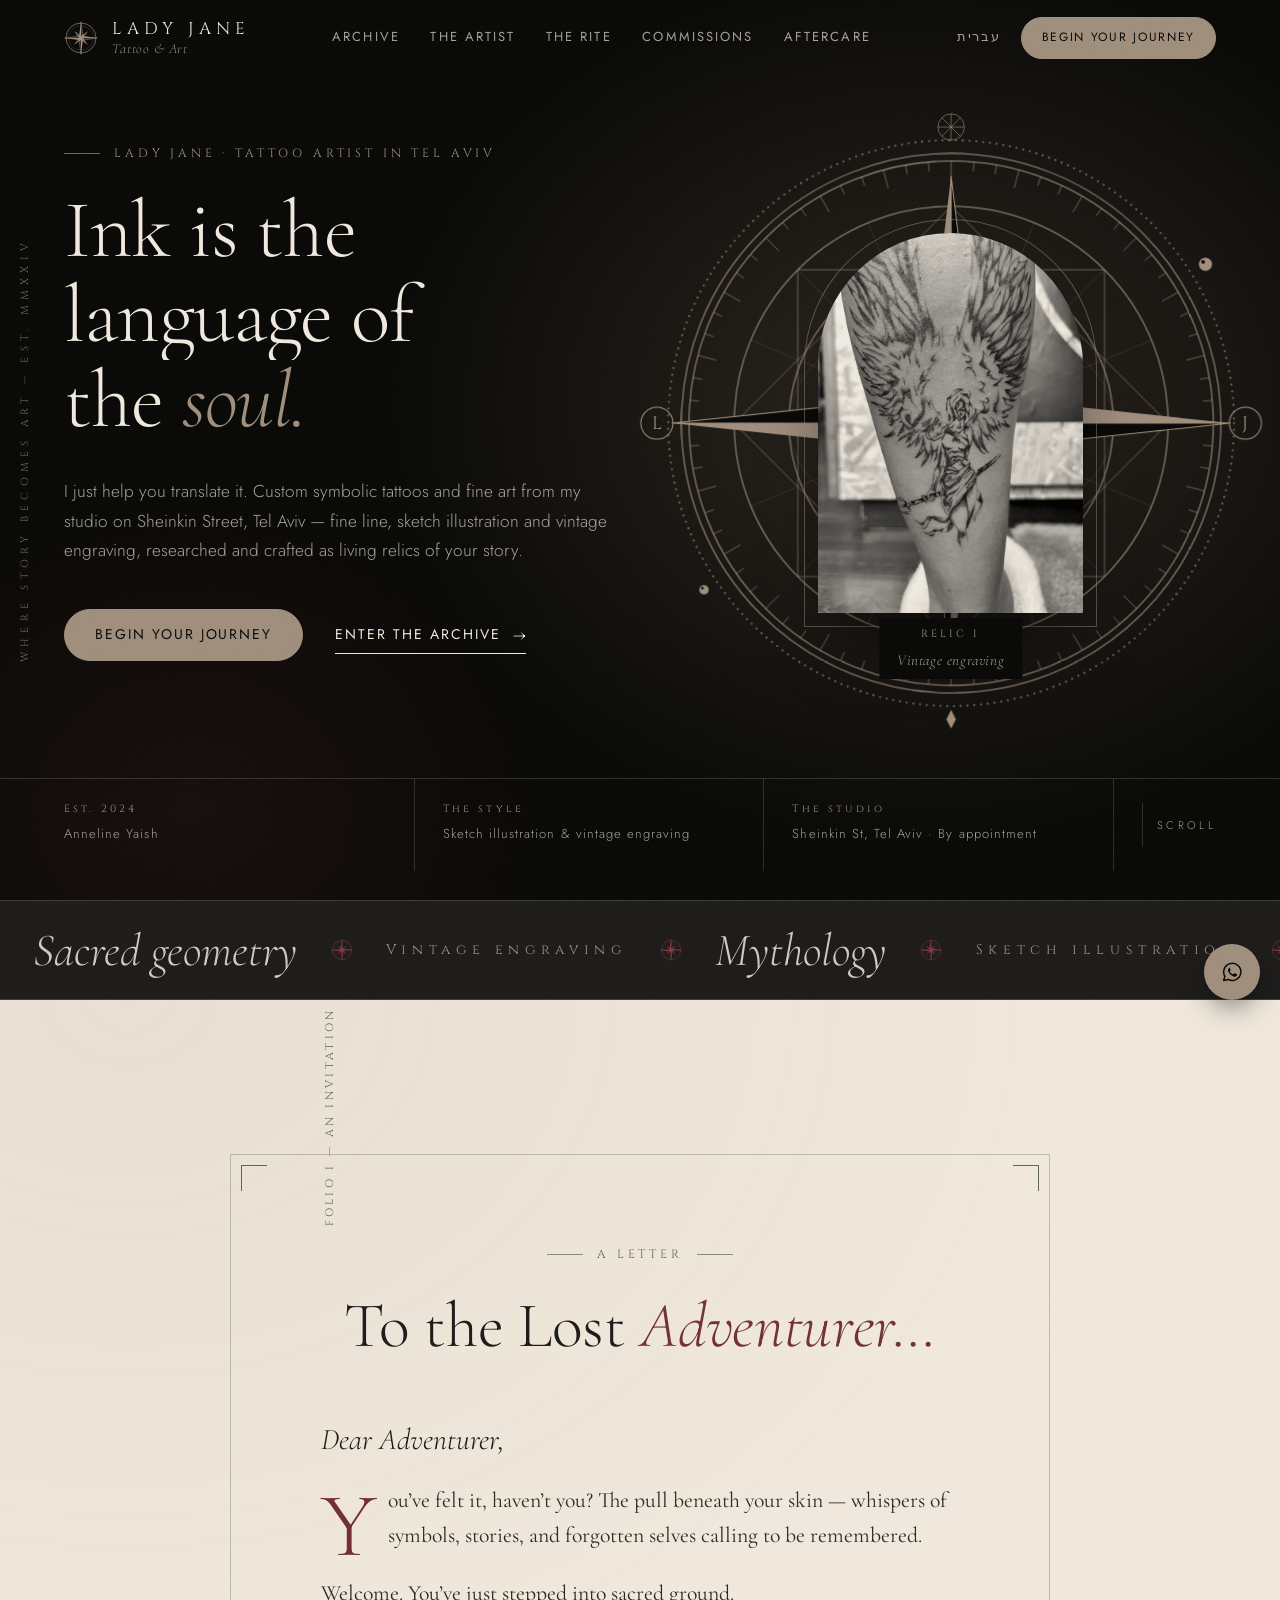
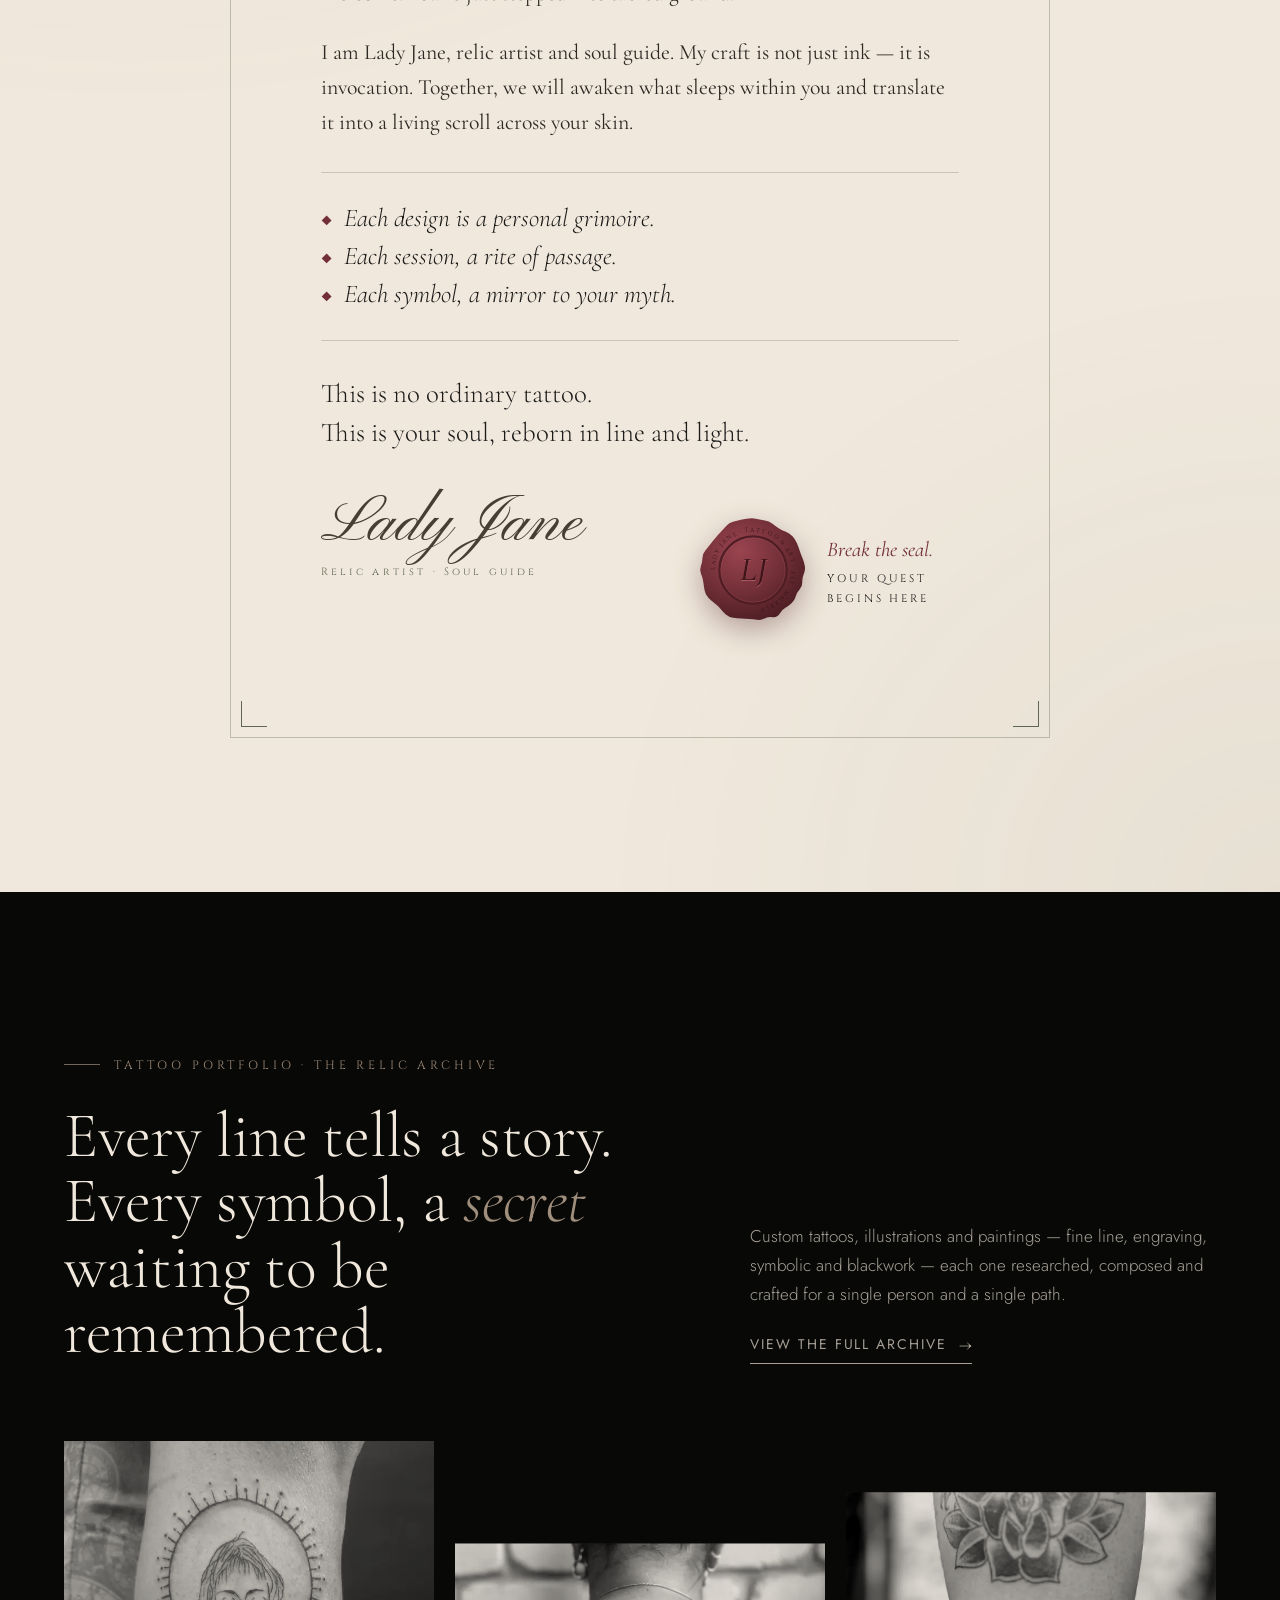
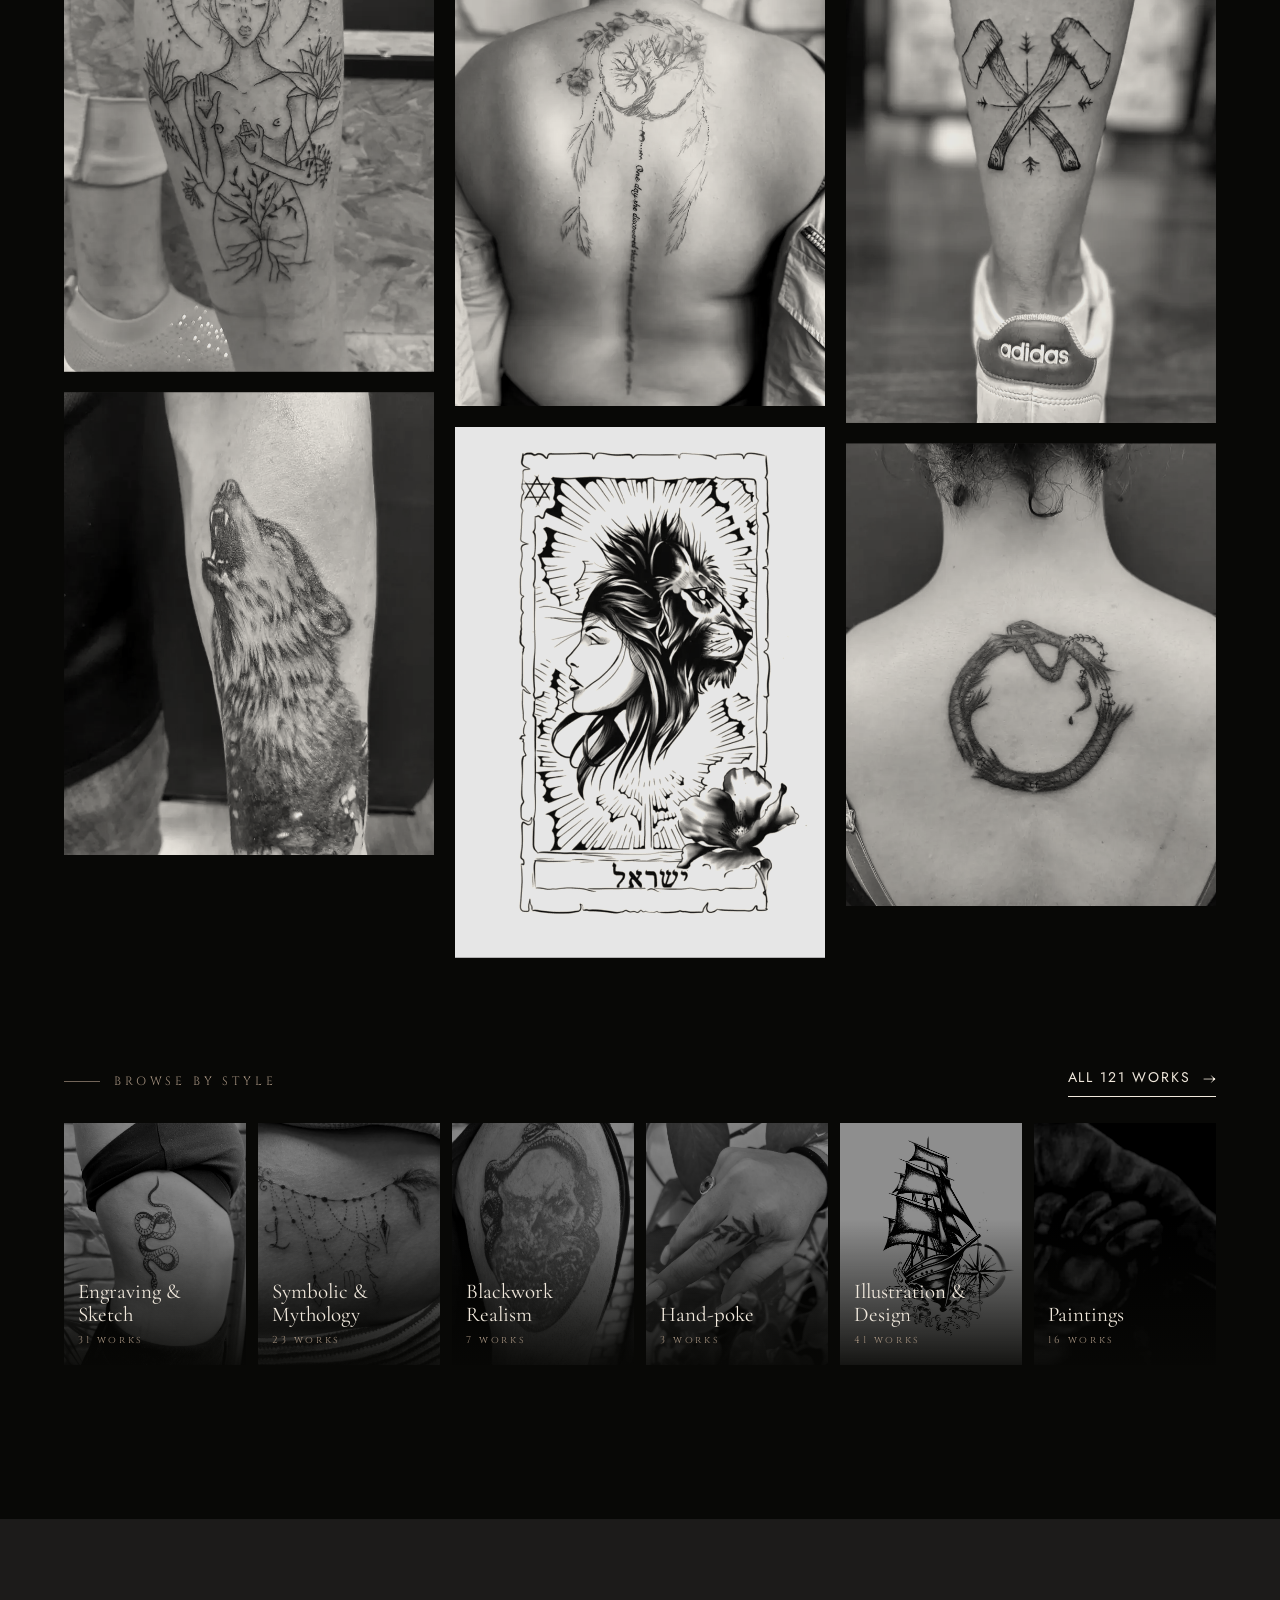
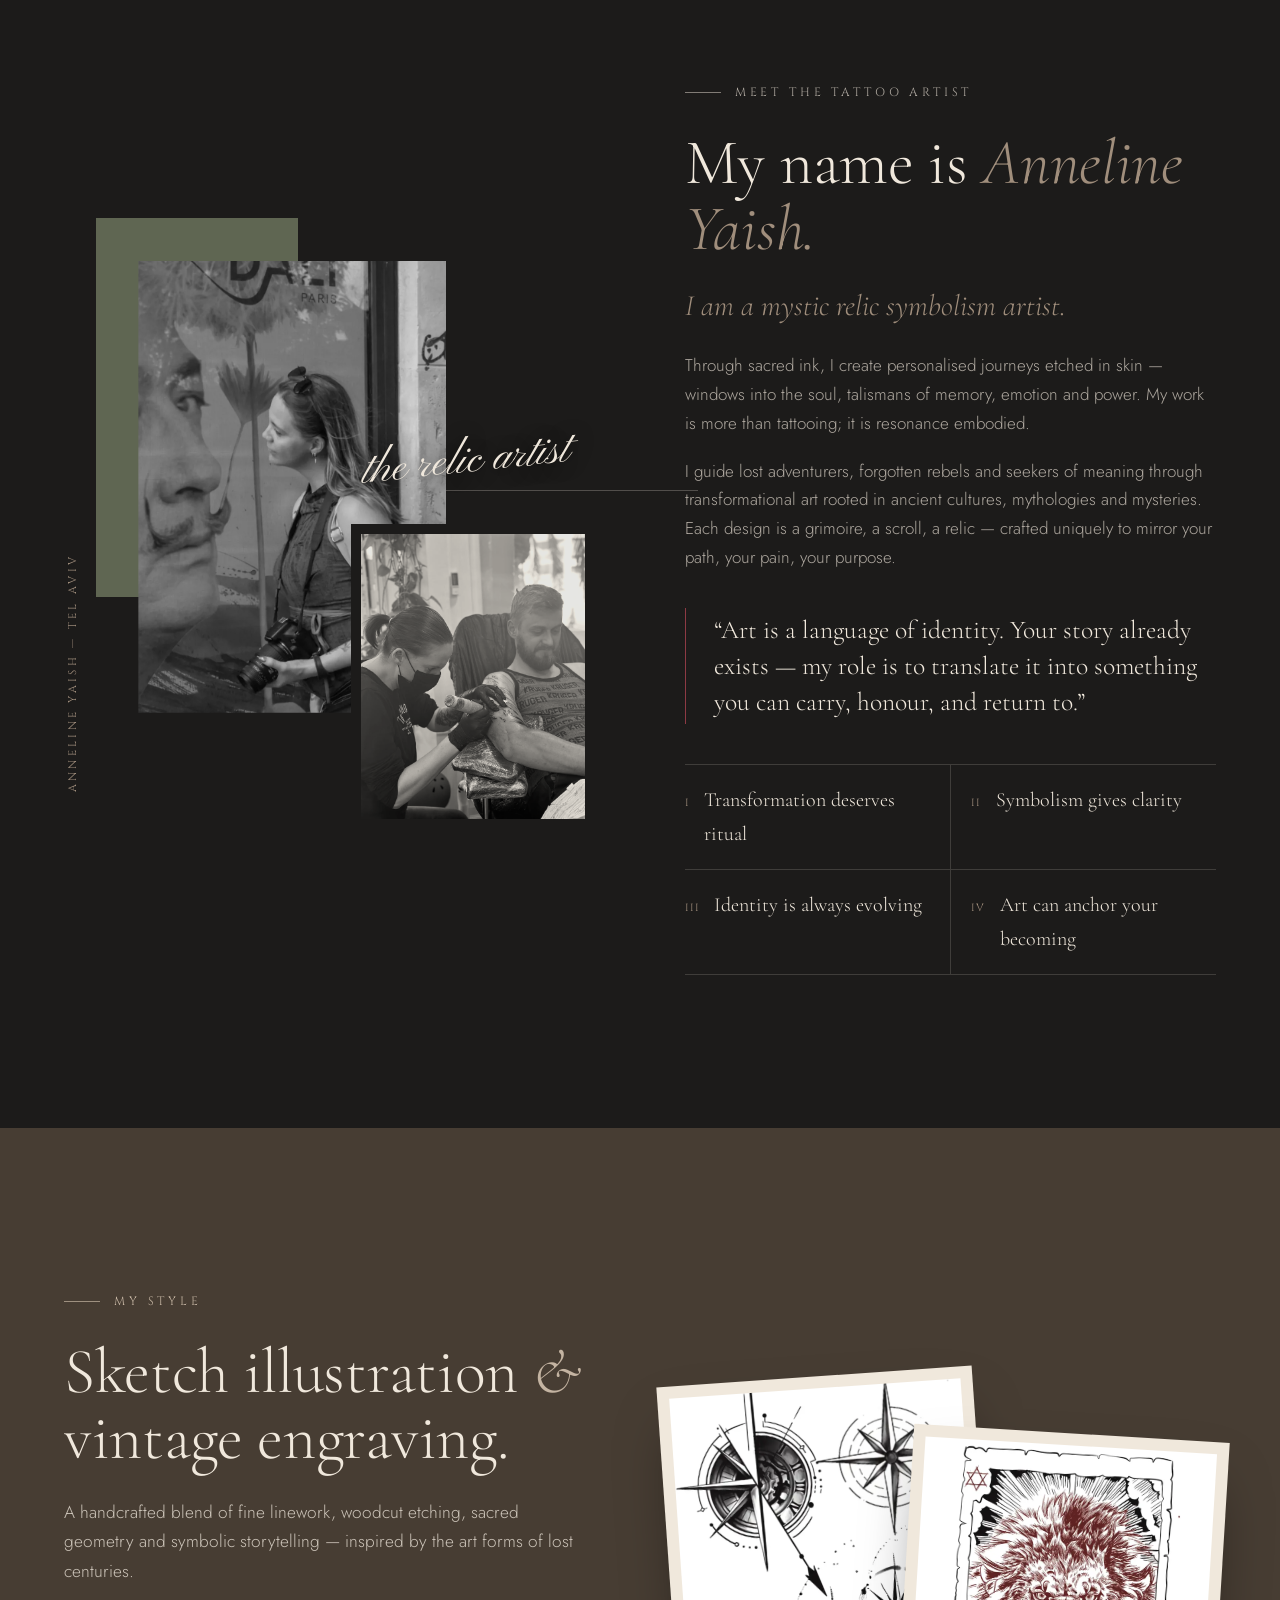
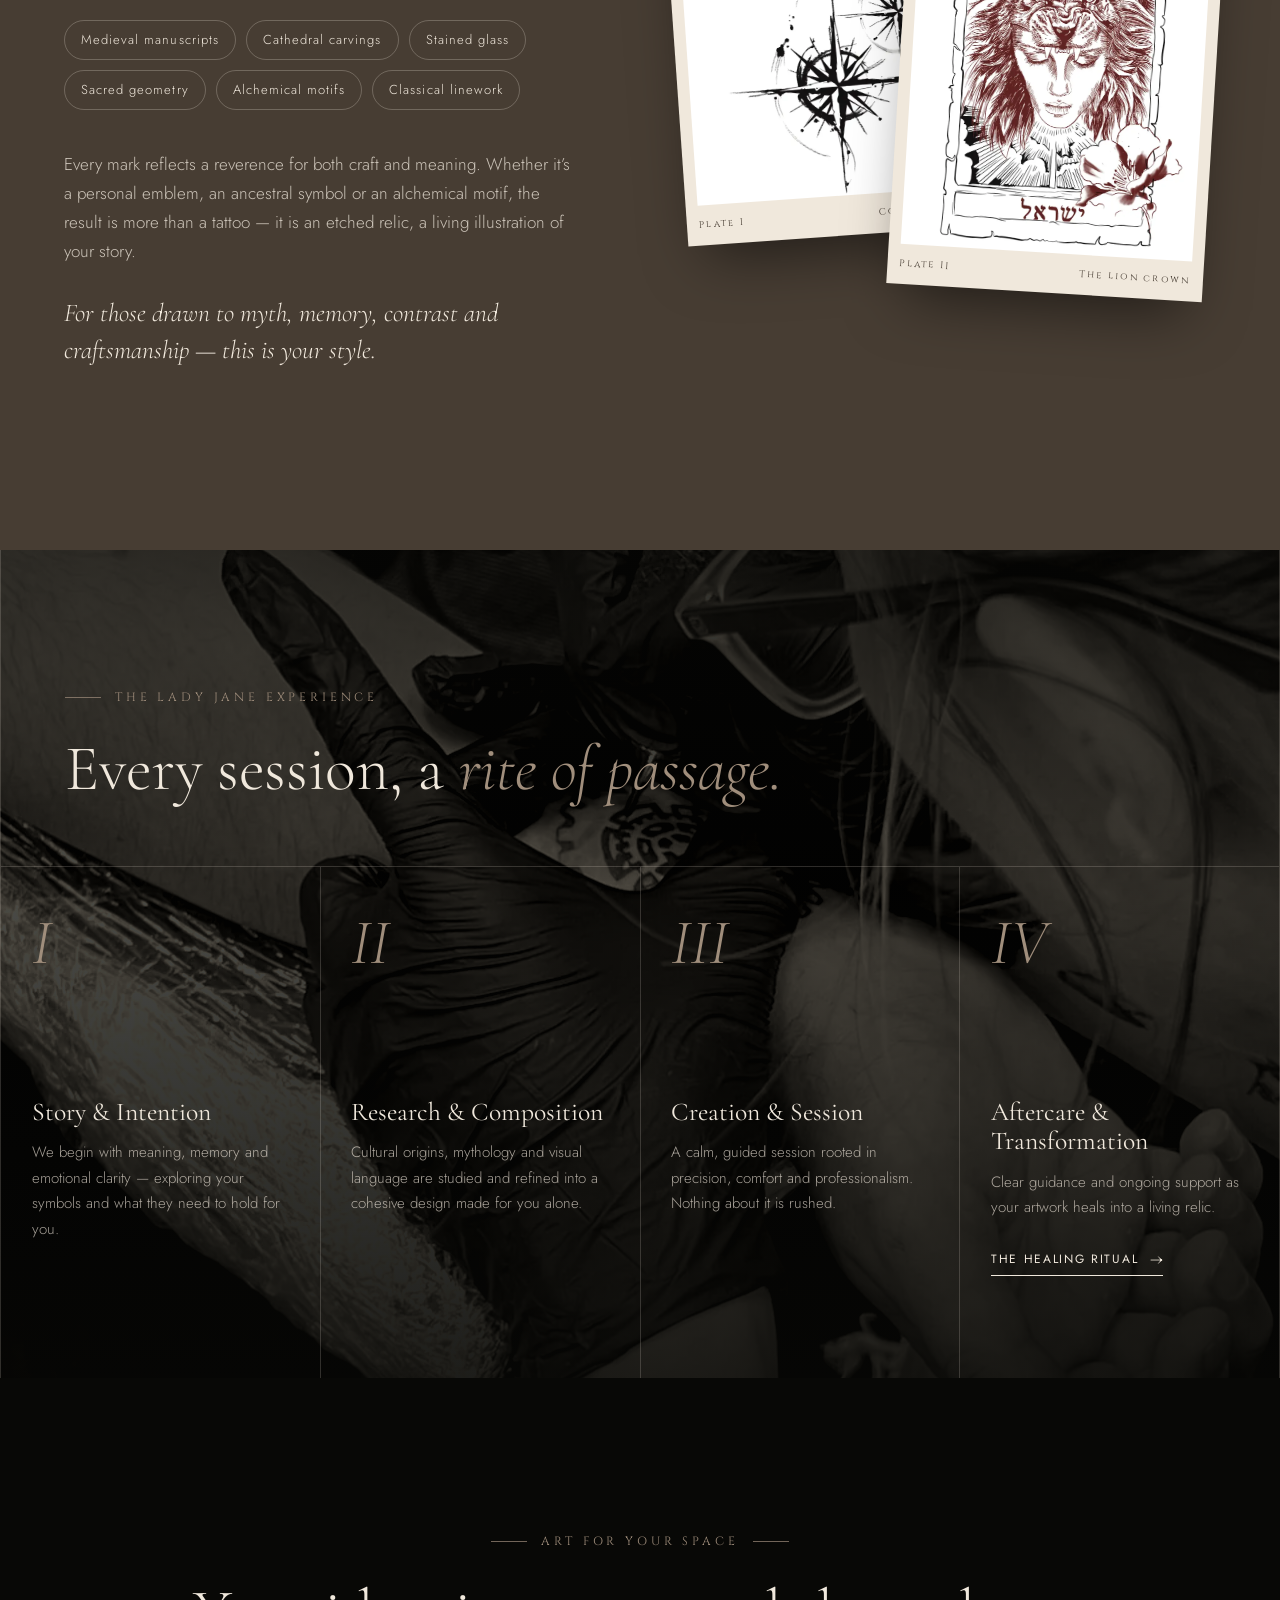
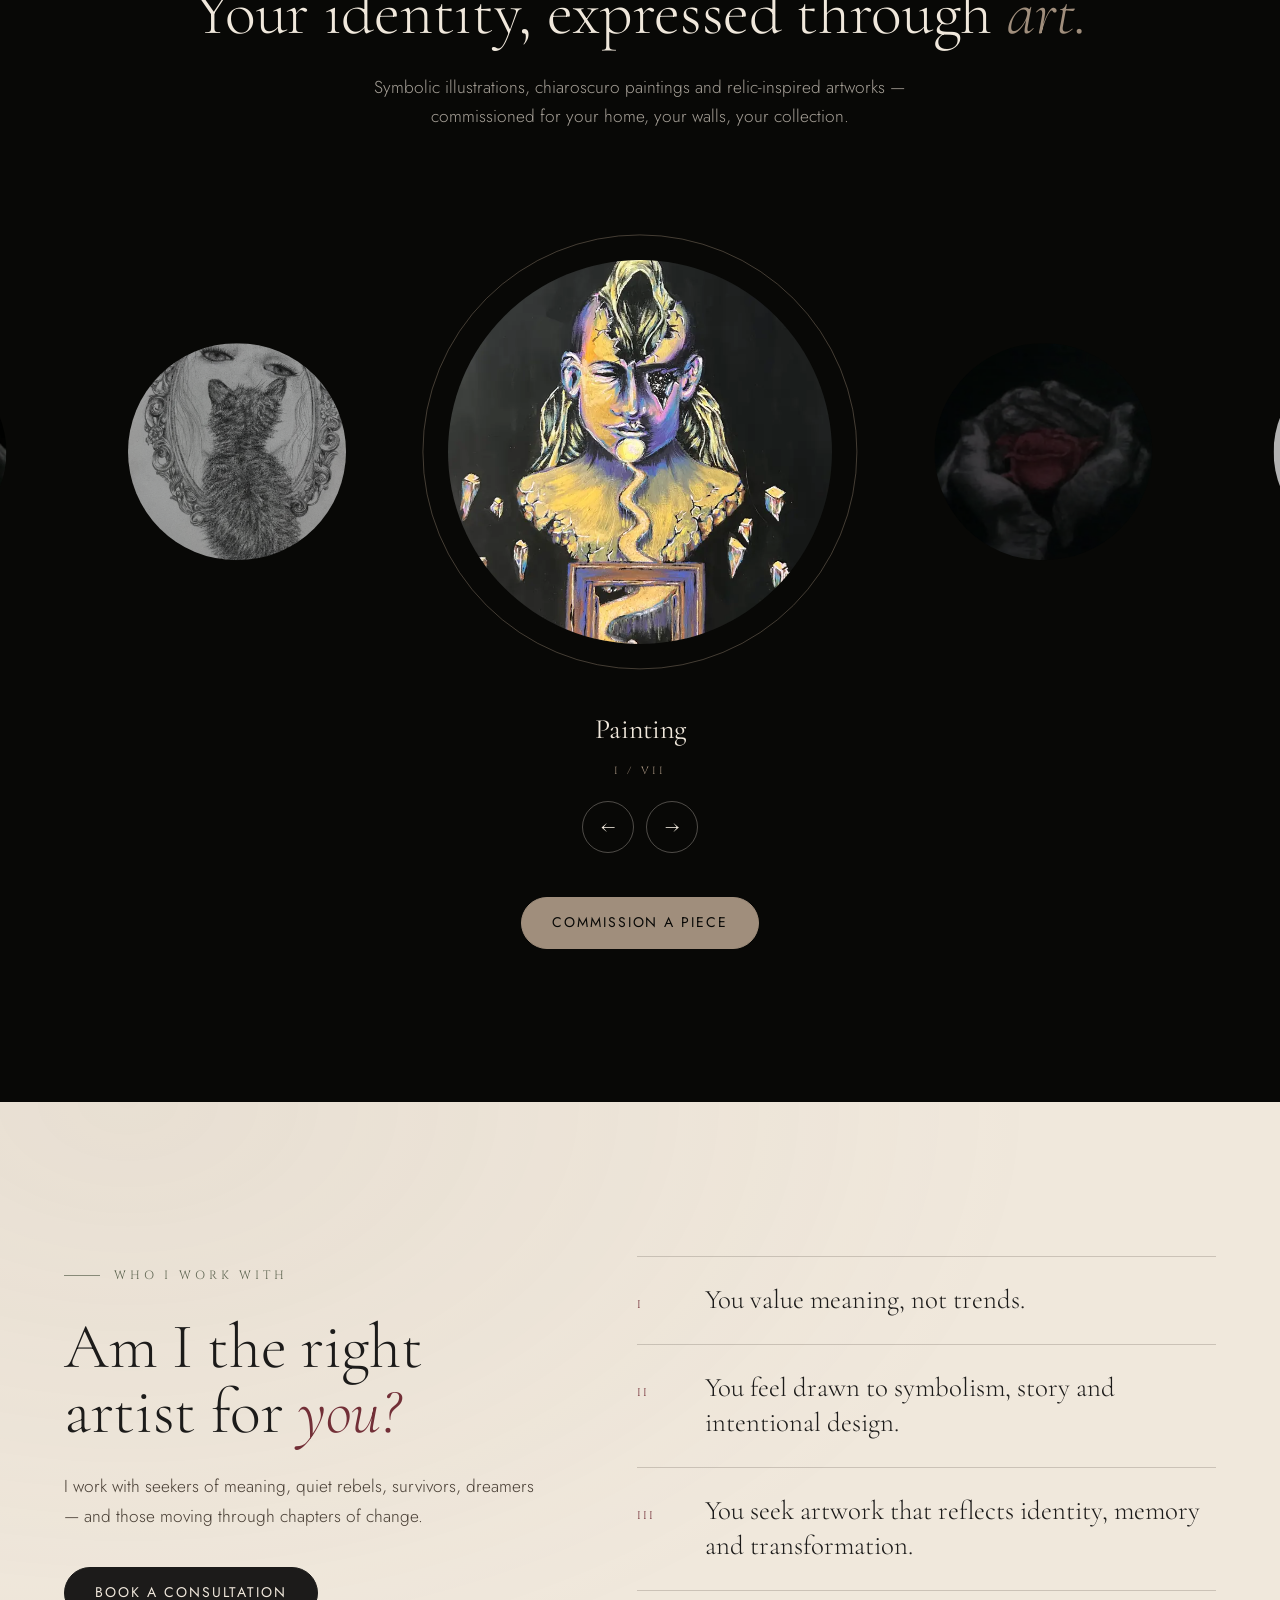
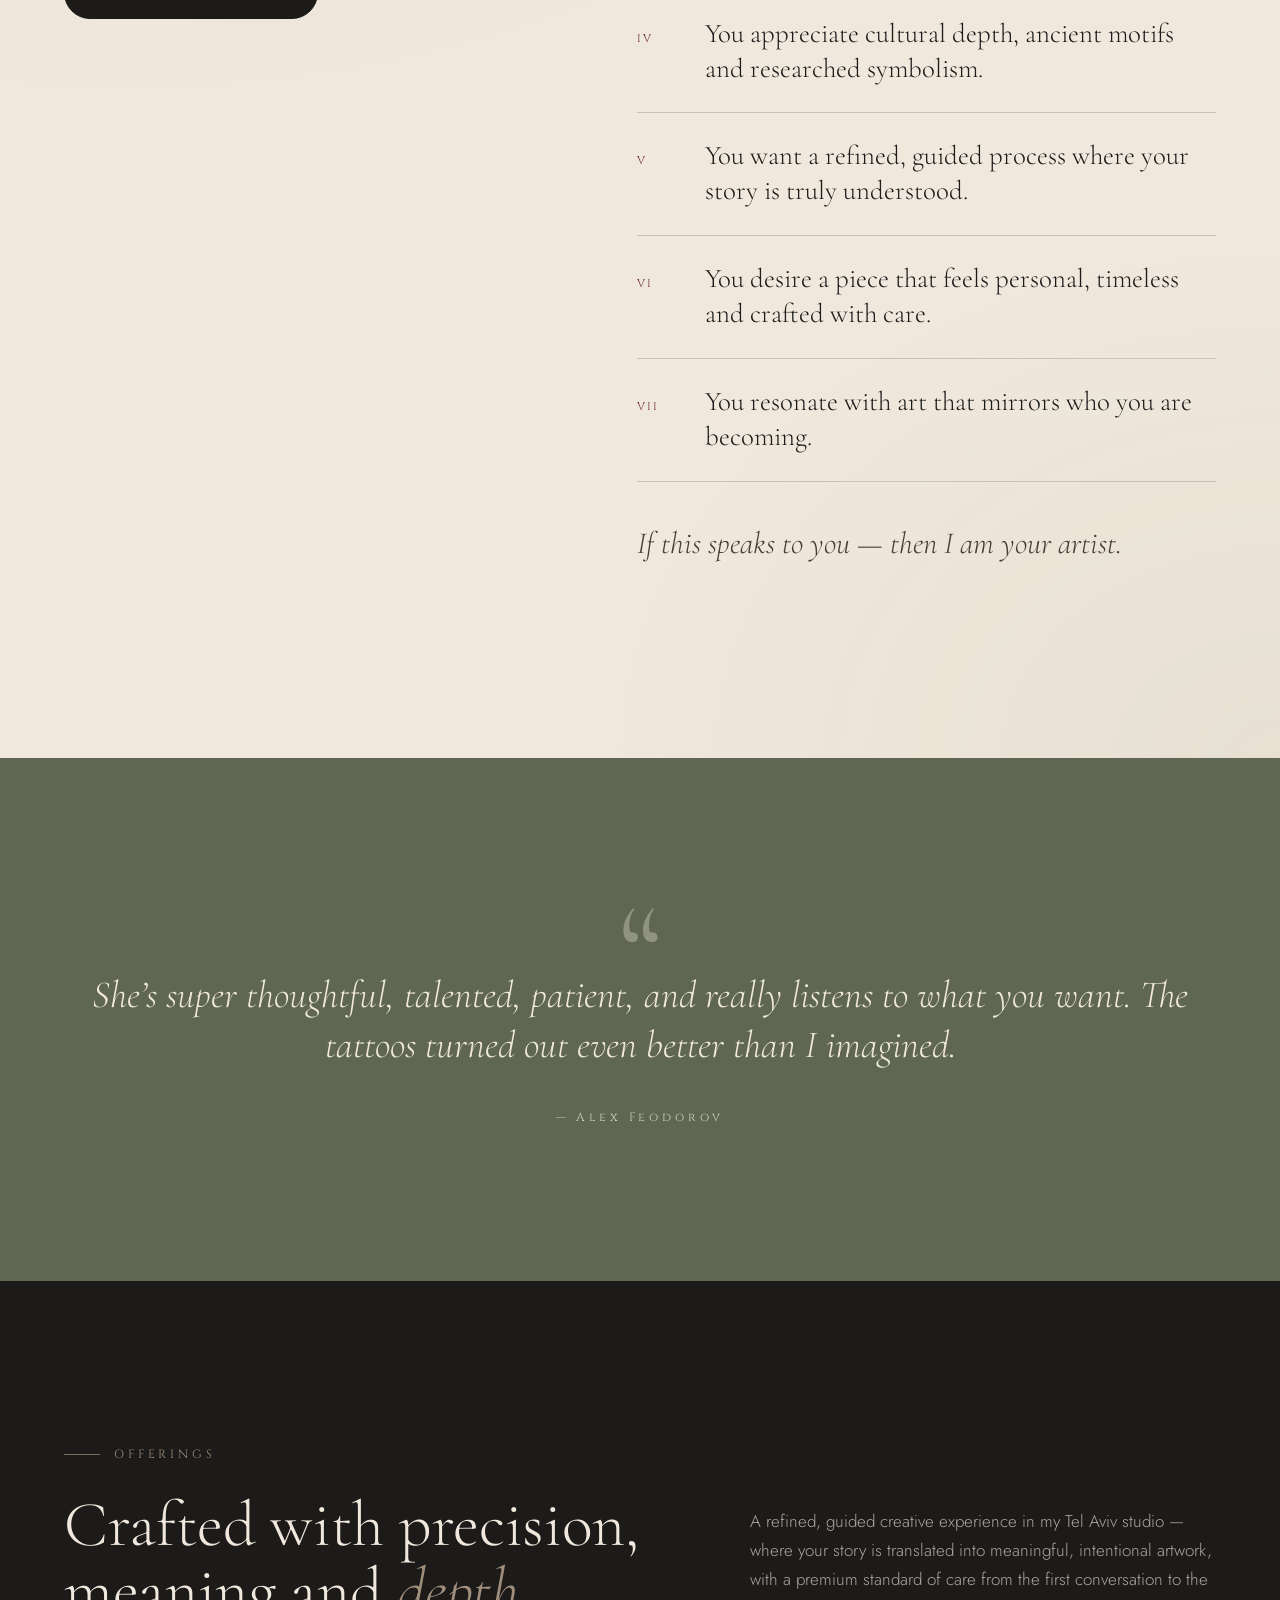
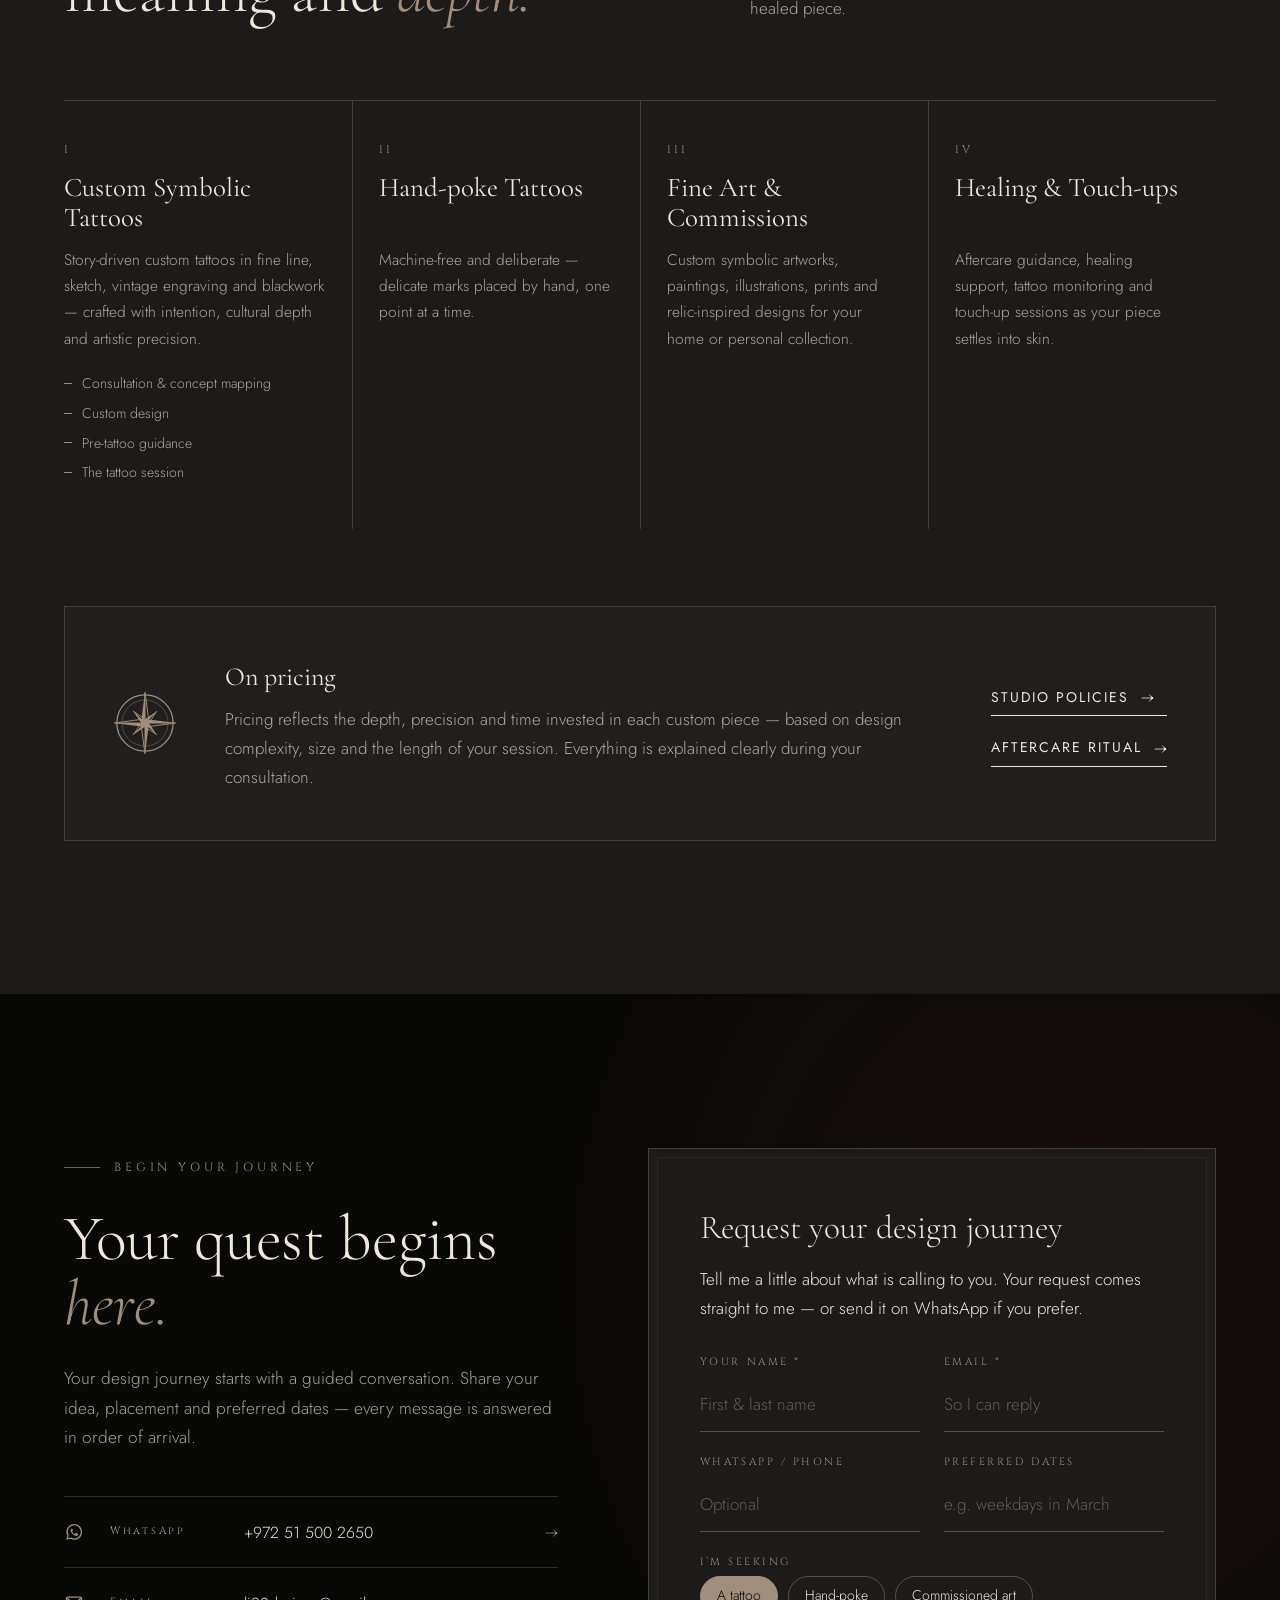
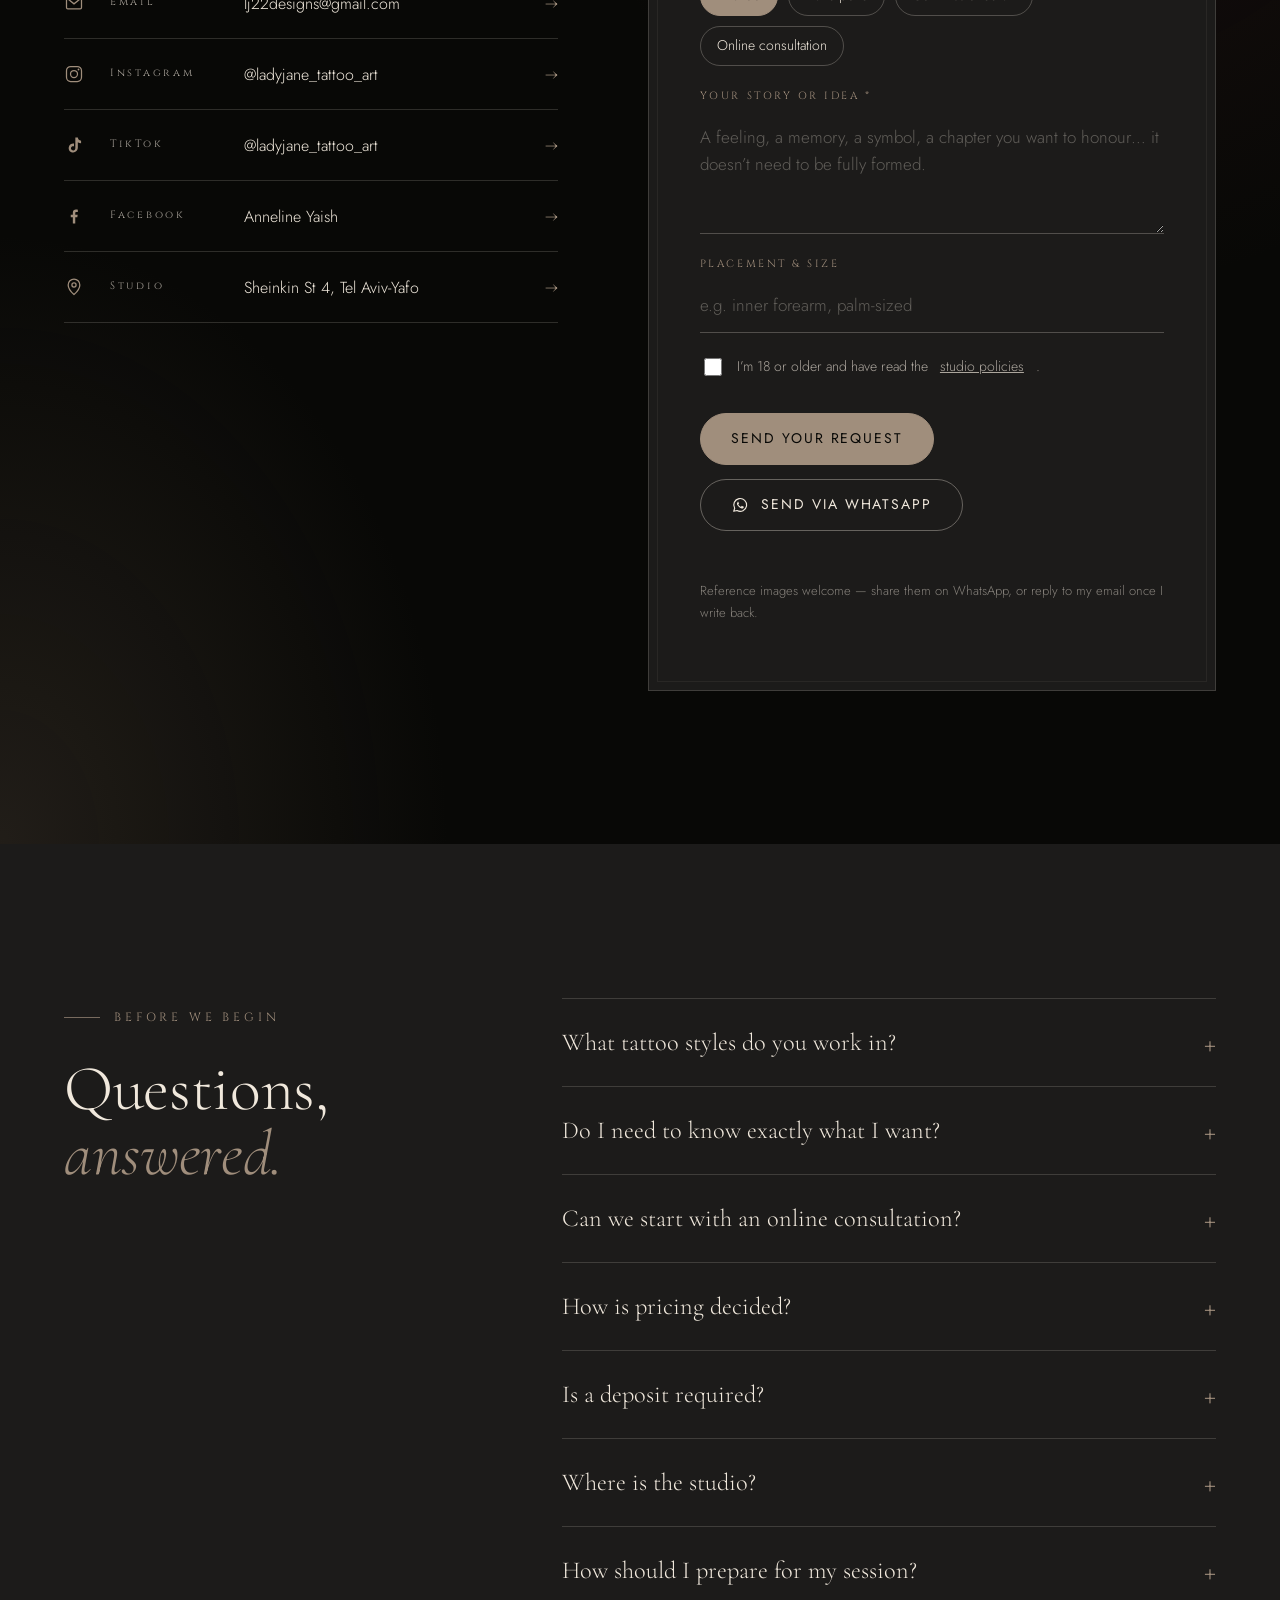
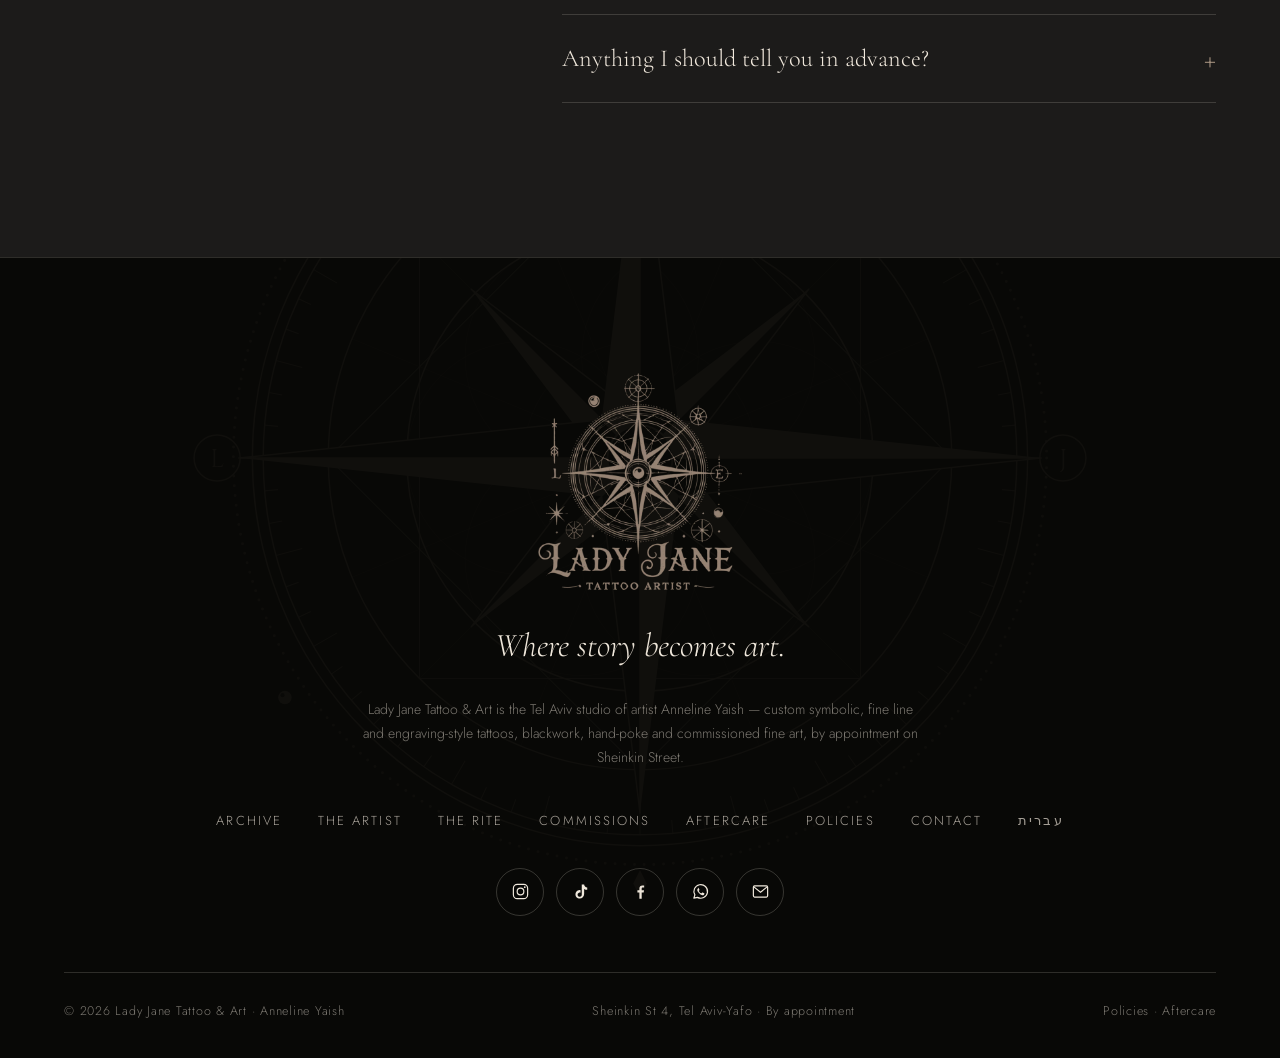
==== commit 78e2f573: "SEO audit fixes: alt text, link text, inline styles, lighter HTML - Descriptive alt text for style c" ====
--- a/index.html
+++ b/index.html
@@ -32,12 +32,12 @@
 <link rel="preconnect" href="https://fonts.googleapis.com">
 <link rel="preconnect" href="https://fonts.gstatic.com" crossorigin>
 <link href="https://fonts.googleapis.com/css2?family=Cinzel:wght@400;500&family=Cormorant+Garamond:ital,wght@0,300;0,400;0,500;1,300;1,400;1,500&family=Jost:wght@300;400;500&family=Pinyon+Script&display=swap" rel="stylesheet">
-<link rel="stylesheet" href="assets/css/style.css?v=68947995">
+<link rel="stylesheet" href="assets/css/style.css?v=a84a9b09">
 <script>document.documentElement.classList.add('js')</script>
 <script type="application/ld+json">{"@context":"https://schema.org","@graph":[{"@type":"WebSite","@id":"https://ladyjanetattoo.com/#website","url":"https://ladyjanetattoo.com/","name":"Lady Jane Tattoo & Art","alternateName":["Lady Jane","Lady Jane Tattoo","LadyJane Tattoo Art","ליידי ג׳יין קעקועים","ליידי ג׳יין"],"inLanguage":"en","publisher":{"@id":"https://ladyjanetattoo.com/#studio"}},{"@type":"TattooParlor","@id":"https://ladyjanetattoo.com/#studio","name":"Lady Jane Tattoo & Art","alternateName":["Lady Jane","Lady Jane Tattoo","LadyJane Tattoo Art","ליידי ג׳יין קעקועים","ליידי ג׳יין"],"description":"Tel Aviv tattoo and fine-art studio of artist Anneline Yaish: custom symbolic, fine line, sketch and vintage engraving style tattoos, blackwork realism, hand-poke and commissioned paintings. By appointment.","url":"https://ladyjanetattoo.com/","logo":"https://ladyjanetattoo.com/assets/img/brand/emblem.webp","image":["https://ladyjanetattoo.com/assets/img/brand/og.jpg","https://ladyjanetattoo.com/assets/img/work/engraving-01.webp","https://ladyjanetattoo.com/assets/img/work/symbolic-01.webp","https://ladyjanetattoo.com/assets/img/work/engraving-03.webp"],"telephone":"+972515002650","email":"lj22designs@gmail.com","address":{"@type":"PostalAddress","streetAddress":"Sheinkin St 4","addressLocality":"Tel Aviv-Yafo","addressRegion":"Tel Aviv District","addressCountry":"IL"},"areaServed":[{"@type":"City","name":"Tel Aviv-Yafo"},{"@type":"Country","name":"Israel"}],"foundingDate":"2024","founder":{"@id":"https://ladyjanetattoo.com/#anneline"},"employee":{"@id":"https://ladyjanetattoo.com/#anneline"},"knowsAbout":["Fine line tattoos","Sketch illustration tattoos","Vintage engraving tattoos","Woodcut style tattoos","Symbolic tattoos","Mythology tattoos","Sacred geometry tattoos","Blackwork realism","Hand-poke tattoos","Custom tattoo design","Chiaroscuro painting"],"hasOfferCatalog":{"@type":"OfferCatalog","name":"Tattoo & fine art services","itemListElement":[{"@type":"Offer","itemOffered":{"@type":"Service","name":"Custom symbolic tattoo design","description":"Story-driven custom tattoos in fine line, sketch illustration, vintage engraving and blackwork, from consultation and concept mapping to the session.","provider":{"@id":"https://ladyjanetattoo.com/#studio"},"areaServed":{"@type":"City","name":"Tel Aviv-Yafo"}}},{"@type":"Offer","itemOffered":{"@type":"Service","name":"Fine line tattoos","description":"Delicate, precise fine line tattoos with symbolic and botanical motifs.","provider":{"@id":"https://ladyjanetattoo.com/#studio"},"areaServed":{"@type":"City","name":"Tel Aviv-Yafo"}}},{"@type":"Offer","itemOffered":{"@type":"Service","name":"Vintage engraving & woodcut style tattoos","description":"Sketch illustration and wood-engraving inspired tattoos drawing on medieval manuscripts, cathedral carvings and sacred geometry.","provider":{"@id":"https://ladyjanetattoo.com/#studio"},"areaServed":{"@type":"City","name":"Tel Aviv-Yafo"}}},{"@type":"Offer","itemOffered":{"@type":"Service","name":"Blackwork realism tattoos","description":"Black and grey realism with chiaroscuro contrast.","provider":{"@id":"https://ladyjanetattoo.com/#studio"},"areaServed":{"@type":"City","name":"Tel Aviv-Yafo"}}},{"@type":"Offer","itemOffered":{"@type":"Service","name":"Hand-poke tattoos","description":"Machine-free tattoos placed by hand, one point at a time.","provider":{"@id":"https://ladyjanetattoo.com/#studio"},"areaServed":{"@type":"City","name":"Tel Aviv-Yafo"}}},{"@type":"Offer","itemOffered":{"@type":"Service","name":"Commissioned fine art","description":"Custom symbolic paintings, illustrations and prints for the home or a personal collection.","provider":{"@id":"https://ladyjanetattoo.com/#studio"},"areaServed":{"@type":"City","name":"Tel Aviv-Yafo"}}},{"@type":"Offer","itemOffered":{"@type":"Service","name":"Online tattoo consultation","description":"A 15-minute online consultation for tattoo or art & design commissions.","provider":{"@id":"https://ladyjanetattoo.com/#studio"},"areaServed":{"@type":"City","name":"Tel Aviv-Yafo"}}},{"@type":"Offer","itemOffered":{"@type":"Service","name":"Healing support & touch-ups","description":"Aftercare guidance, tattoo monitoring and touch-up sessions.","provider":{"@id":"https://ladyjanetattoo.com/#studio"},"areaServed":{"@type":"City","name":"Tel Aviv-Yafo"}}}]},"sameAs":["https://www.instagram.com/ladyjane_tattoo_art/","https://www.tiktok.com/@ladyjane_tattoo_art","https://www.facebook.com/annelineyaish22/"],"contactPoint":{"@type":"ContactPoint","contactType":"bookings","telephone":"+972515002650","email":"lj22designs@gmail.com","url":"https://ladyjanetattoo.com/#begin","availableLanguage":["English","Hebrew"]}},{"@type":"Person","@id":"https://ladyjanetattoo.com/#anneline","name":"Anneline Yaish","alternateName":"Lady Jane","jobTitle":"Tattoo artist and fine artist","image":"https://ladyjanetattoo.com/assets/img/artist/portrait-dali.webp","worksFor":{"@id":"https://ladyjanetattoo.com/#studio"},"sameAs":["https://www.instagram.com/ladyjane_tattoo_art/","https://www.tiktok.com/@ladyjane_tattoo_art","https://www.facebook.com/annelineyaish22/"]},{"@type":"FAQPage","@id":"https://ladyjanetattoo.com/#faq","inLanguage":"en","mainEntity":[{"@type":"Question","name":"What tattoo styles do you work in?","acceptedAnswer":{"@type":"Answer","text":"Custom, story-driven tattoos in fine line, sketch illustration, vintage engraving and woodcut style, sacred geometry, symbolic and mythological motifs, blackwork realism and hand-poke. Every design is created just for you."}},{"@type":"Question","name":"Do I need to know exactly what I want?","acceptedAnswer":{"@type":"Answer","text":"No. Many clients come with a feeling, an idea or a symbolic intention. We develop the story together — that’s what the consultation is for."}},{"@type":"Question","name":"Can we start with an online consultation?","acceptedAnswer":{"@type":"Answer","text":"Yes. A 15-minute online consultation is available for tattoos, and a separate one for art & design commissions. Choose “Online consultation” in the form above or message me on WhatsApp."}},{"@type":"Question","name":"How is pricing decided?","acceptedAnswer":{"@type":"Answer","text":"By design complexity, size and the length of your session. Every detail is explained during consultation, before anything is booked."}},{"@type":"Question","name":"Is a deposit required?","acceptedAnswer":{"@type":"Answer","text":"Yes — bookings require a non-refundable deposit that goes toward your final price. You may reschedule once, with at least 24 hours’ notice."}},{"@type":"Question","name":"Where is the studio?","acceptedAnswer":{"@type":"Answer","text":"On Sheinkin Street (Sheinkin St 4) in central Tel Aviv-Yafo. Sessions are by appointment only — send a request above or message me on WhatsApp to book."}},{"@type":"Question","name":"How should I prepare for my session?","acceptedAnswer":{"@type":"Answer","text":"Eat beforehand, bring water and snacks, and come with clean skin and comfortable clothes. No alcohol, and skip heavy gym sessions right before. If you’re nervous, tell me — I’m here to help."}},{"@type":"Question","name":"Anything I should tell you in advance?","acceptedAnswer":{"@type":"Answer","text":"Please share any allergies or medical conditions, and let me know if you’re pregnant or breastfeeding. Diabetic clients will need a clearance letter from their doctor. You must be 18+ with ID."}}]}]}</script>
 </head>
 <body>
-<svg width="0" height="0" style="position:absolute" aria-hidden="true" focusable="false">
+<svg class="sprite" width="0" height="0" aria-hidden="true" focusable="false">
   <symbol id="i-instagram" viewBox="0 0 24 24"><g fill="none" stroke="currentColor" stroke-width="1.5"><rect x="3" y="3" width="18" height="18" rx="5"/><circle cx="12" cy="12" r="4.2"/></g><circle cx="17.4" cy="6.6" r="1.1" fill="currentColor"/></symbol>
   <symbol id="i-tiktok" viewBox="0 0 24 24"><path fill="currentColor" d="M16.6 3c.3 2.1 1.6 3.6 3.9 3.8v3.1a7 7 0 0 1-3.9-1.1v6.3c0 3.8-3.1 6.4-6.6 5.8-3.3-.5-5.1-3.9-4.1-6.9.8-2.5 3.4-4.1 6.1-3.7v3.2c-.6-.2-1.3-.2-1.9 0-1.4.5-2.1 2-1.6 3.4.5 1.4 2.2 2.1 3.6 1.5.9-.4 1.5-1.4 1.5-2.4V3h3z"/></symbol>
   <symbol id="i-facebook" viewBox="0 0 24 24"><path fill="currentColor" d="M13.5 21v-7.6H16l.4-3h-2.9V8.6c0-.9.3-1.5 1.5-1.5h1.6V4.4c-.3 0-1.2-.1-2.3-.1-2.2 0-3.7 1.3-3.7 3.8v2.3H8.1v3h2.5V21h2.9z"/></symbol>
@@ -46,12 +46,13 @@
   <symbol id="i-phone" viewBox="0 0 24 24"><path fill="none" stroke="currentColor" stroke-width="1.5" stroke-linejoin="round" d="M6.6 3.5h2.6l1.4 4.2-2 1.4a12 12 0 0 0 6.3 6.3l1.4-2 4.2 1.4v2.6a2 2 0 0 1-2 2A16.5 16.5 0 0 1 4.6 5.5a2 2 0 0 1 2-2z"/></symbol>
   <symbol id="i-pin" viewBox="0 0 24 24"><g fill="none" stroke="currentColor" stroke-width="1.5"><path d="M12 21s-7-6.1-7-11.5a7 7 0 0 1 14 0C19 14.9 12 21 12 21z"/><circle cx="12" cy="9.5" r="2.5"/></g></symbol>
   <symbol id="i-calendar" viewBox="0 0 24 24"><g fill="none" stroke="currentColor" stroke-width="1.5"><rect x="3.5" y="5" width="17" height="15" rx="1.5"/><path d="M3.5 10h17M8 3v4M16 3v4"/></g></symbol>
+  <symbol id="i-compass" viewBox="-50 -50 100 100"><circle r="44" fill="none" stroke="currentColor" stroke-width="2"/><circle r="36" fill="none" stroke="currentColor" stroke-width="1" opacity=".6"/><path d="M0 0L0.0 -6.0L18.38 -18.38Z" fill="currentColor"/><path d="M0 0L18.38 -18.38L6.0 0.0Z" fill="none" stroke="currentColor" stroke-width="1.5" stroke-linejoin="round"/><path d="M0 0L6.0 0.0L18.38 18.38Z" fill="currentColor"/><path d="M0 0L18.38 18.38L0.0 6.0Z" fill="none" stroke="currentColor" stroke-width="1.5" stroke-linejoin="round"/><path d="M0 0L0.0 6.0L-18.38 18.38Z" fill="currentColor"/><path d="M0 0L-18.38 18.38L-6.0 0.0Z" fill="none" stroke="currentColor" stroke-width="1.5" stroke-linejoin="round"/><path d="M0 0L-6.0 0.0L-18.38 -18.38Z" fill="currentColor"/><path d="M0 0L-18.38 -18.38L-0.0 -6.0Z" fill="none" stroke="currentColor" stroke-width="1.5" stroke-linejoin="round"/><path d="M0 0L-5.66 -5.66L0.0 -48.0Z" fill="currentColor"/><path d="M0 0L0.0 -48.0L5.66 -5.66Z" fill="none" stroke="currentColor" stroke-width="1.5" stroke-linejoin="round"/><path d="M0 0L5.66 -5.66L48.0 0.0Z" fill="currentColor"/><path d="M0 0L48.0 0.0L5.66 5.66Z" fill="none" stroke="currentColor" stroke-width="1.5" stroke-linejoin="round"/><path d="M0 0L5.66 5.66L0.0 48.0Z" fill="currentColor"/><path d="M0 0L0.0 48.0L-5.66 5.66Z" fill="none" stroke="currentColor" stroke-width="1.5" stroke-linejoin="round"/><path d="M0 0L-5.66 5.66L-48.0 0.0Z" fill="currentColor"/><path d="M0 0L-48.0 0.0L-5.66 -5.66Z" fill="none" stroke="currentColor" stroke-width="1.5" stroke-linejoin="round"/><circle r="5" fill="currentColor"/></symbol>
 </svg>
 <a class="skip-link" href="#main">Skip to content</a>
 <header class="site-header" id="top">
   <div class="wrap">
     <a class="brand" href="#top" aria-label="Lady Jane — Tattoo &amp; Art, home">
-      <svg class="mini-compass" viewBox="-50 -50 100 100" aria-hidden="true"><circle r="44" fill="none" stroke="currentColor" stroke-width="2"/><circle r="36" fill="none" stroke="currentColor" stroke-width="1" opacity=".6"/><path d="M0 0L0.0 -6.0L18.38 -18.38Z" fill="currentColor"/><path d="M0 0L18.38 -18.38L6.0 0.0Z" fill="none" stroke="currentColor" stroke-width="1.5" stroke-linejoin="round"/><path d="M0 0L6.0 0.0L18.38 18.38Z" fill="currentColor"/><path d="M0 0L18.38 18.38L0.0 6.0Z" fill="none" stroke="currentColor" stroke-width="1.5" stroke-linejoin="round"/><path d="M0 0L0.0 6.0L-18.38 18.38Z" fill="currentColor"/><path d="M0 0L-18.38 18.38L-6.0 0.0Z" fill="none" stroke="currentColor" stroke-width="1.5" stroke-linejoin="round"/><path d="M0 0L-6.0 0.0L-18.38 -18.38Z" fill="currentColor"/><path d="M0 0L-18.38 -18.38L-0.0 -6.0Z" fill="none" stroke="currentColor" stroke-width="1.5" stroke-linejoin="round"/><path d="M0 0L-5.66 -5.66L0.0 -48.0Z" fill="currentColor"/><path d="M0 0L0.0 -48.0L5.66 -5.66Z" fill="none" stroke="currentColor" stroke-width="1.5" stroke-linejoin="round"/><path d="M0 0L5.66 -5.66L48.0 0.0Z" fill="currentColor"/><path d="M0 0L48.0 0.0L5.66 5.66Z" fill="none" stroke="currentColor" stroke-width="1.5" stroke-linejoin="round"/><path d="M0 0L5.66 5.66L0.0 48.0Z" fill="currentColor"/><path d="M0 0L0.0 48.0L-5.66 5.66Z" fill="none" stroke="currentColor" stroke-width="1.5" stroke-linejoin="round"/><path d="M0 0L-5.66 5.66L-48.0 0.0Z" fill="currentColor"/><path d="M0 0L-48.0 0.0L-5.66 -5.66Z" fill="none" stroke="currentColor" stroke-width="1.5" stroke-linejoin="round"/><circle r="5" fill="currentColor"/></svg>
+      <svg class="mini-compass" viewBox="0 0 100 100" aria-hidden="true"><use href="#i-compass"/></svg>
       <span class="brand-text"><span class="brand-name">LADY JANE</span><span class="brand-sub">Tattoo &amp; Art</span></span>
     </a>
     <nav class="nav" aria-label="Primary">
@@ -134,10 +135,10 @@
   <div class="marquee" aria-hidden="true">
     <div class="marquee-track">
       <div class="marquee-group">
-        <span>Sacred geometry</span><svg class="mini-compass" viewBox="-50 -50 100 100" aria-hidden="true"><circle r="44" fill="none" stroke="currentColor" stroke-width="2"/><circle r="36" fill="none" stroke="currentColor" stroke-width="1" opacity=".6"/><path d="M0 0L0.0 -6.0L18.38 -18.38Z" fill="currentColor"/><path d="M0 0L18.38 -18.38L6.0 0.0Z" fill="none" stroke="currentColor" stroke-width="1.5" stroke-linejoin="round"/><path d="M0 0L6.0 0.0L18.38 18.38Z" fill="currentColor"/><path d="M0 0L18.38 18.38L0.0 6.0Z" fill="none" stroke="currentColor" stroke-width="1.5" stroke-linejoin="round"/><path d="M0 0L0.0 6.0L-18.38 18.38Z" fill="currentColor"/><path d="M0 0L-18.38 18.38L-6.0 0.0Z" fill="none" stroke="currentColor" stroke-width="1.5" stroke-linejoin="round"/><path d="M0 0L-6.0 0.0L-18.38 -18.38Z" fill="currentColor"/><path d="M0 0L-18.38 -18.38L-0.0 -6.0Z" fill="none" stroke="currentColor" stroke-width="1.5" stroke-linejoin="round"/><path d="M0 0L-5.66 -5.66L0.0 -48.0Z" fill="currentColor"/><path d="M0 0L0.0 -48.0L5.66 -5.66Z" fill="none" stroke="currentColor" stroke-width="1.5" stroke-linejoin="round"/><path d="M0 0L5.66 -5.66L48.0 0.0Z" fill="currentColor"/><path d="M0 0L48.0 0.0L5.66 5.66Z" fill="none" stroke="currentColor" stroke-width="1.5" stroke-linejoin="round"/><path d="M0 0L5.66 5.66L0.0 48.0Z" fill="currentColor"/><path d="M0 0L0.0 48.0L-5.66 5.66Z" fill="none" stroke="currentColor" stroke-width="1.5" stroke-linejoin="round"/><path d="M0 0L-5.66 5.66L-48.0 0.0Z" fill="currentColor"/><path d="M0 0L-48.0 0.0L-5.66 -5.66Z" fill="none" stroke="currentColor" stroke-width="1.5" stroke-linejoin="round"/><circle r="5" fill="currentColor"/></svg><span class="caps">Vintage engraving</span><svg class="mini-compass" viewBox="-50 -50 100 100" aria-hidden="true"><circle r="44" fill="none" stroke="currentColor" stroke-width="2"/><circle r="36" fill="none" stroke="currentColor" stroke-width="1" opacity=".6"/><path d="M0 0L0.0 -6.0L18.38 -18.38Z" fill="currentColor"/><path d="M0 0L18.38 -18.38L6.0 0.0Z" fill="none" stroke="currentColor" stroke-width="1.5" stroke-linejoin="round"/><path d="M0 0L6.0 0.0L18.38 18.38Z" fill="currentColor"/><path d="M0 0L18.38 18.38L0.0 6.0Z" fill="none" stroke="currentColor" stroke-width="1.5" stroke-linejoin="round"/><path d="M0 0L0.0 6.0L-18.38 18.38Z" fill="currentColor"/><path d="M0 0L-18.38 18.38L-6.0 0.0Z" fill="none" stroke="currentColor" stroke-width="1.5" stroke-linejoin="round"/><path d="M0 0L-6.0 0.0L-18.38 -18.38Z" fill="currentColor"/><path d="M0 0L-18.38 -18.38L-0.0 -6.0Z" fill="none" stroke="currentColor" stroke-width="1.5" stroke-linejoin="round"/><path d="M0 0L-5.66 -5.66L0.0 -48.0Z" fill="currentColor"/><path d="M0 0L0.0 -48.0L5.66 -5.66Z" fill="none" stroke="currentColor" stroke-width="1.5" stroke-linejoin="round"/><path d="M0 0L5.66 -5.66L48.0 0.0Z" fill="currentColor"/><path d="M0 0L48.0 0.0L5.66 5.66Z" fill="none" stroke="currentColor" stroke-width="1.5" stroke-linejoin="round"/><path d="M0 0L5.66 5.66L0.0 48.0Z" fill="currentColor"/><path d="M0 0L0.0 48.0L-5.66 5.66Z" fill="none" stroke="currentColor" stroke-width="1.5" stroke-linejoin="round"/><path d="M0 0L-5.66 5.66L-48.0 0.0Z" fill="currentColor"/><path d="M0 0L-48.0 0.0L-5.66 -5.66Z" fill="none" stroke="currentColor" stroke-width="1.5" stroke-linejoin="round"/><circle r="5" fill="currentColor"/></svg><span>Mythology</span><svg class="mini-compass" viewBox="-50 -50 100 100" aria-hidden="true"><circle r="44" fill="none" stroke="currentColor" stroke-width="2"/><circle r="36" fill="none" stroke="currentColor" stroke-width="1" opacity=".6"/><path d="M0 0L0.0 -6.0L18.38 -18.38Z" fill="currentColor"/><path d="M0 0L18.38 -18.38L6.0 0.0Z" fill="none" stroke="currentColor" stroke-width="1.5" stroke-linejoin="round"/><path d="M0 0L6.0 0.0L18.38 18.38Z" fill="currentColor"/><path d="M0 0L18.38 18.38L0.0 6.0Z" fill="none" stroke="currentColor" stroke-width="1.5" stroke-linejoin="round"/><path d="M0 0L0.0 6.0L-18.38 18.38Z" fill="currentColor"/><path d="M0 0L-18.38 18.38L-6.0 0.0Z" fill="none" stroke="currentColor" stroke-width="1.5" stroke-linejoin="round"/><path d="M0 0L-6.0 0.0L-18.38 -18.38Z" fill="currentColor"/><path d="M0 0L-18.38 -18.38L-0.0 -6.0Z" fill="none" stroke="currentColor" stroke-width="1.5" stroke-linejoin="round"/><path d="M0 0L-5.66 -5.66L0.0 -48.0Z" fill="currentColor"/><path d="M0 0L0.0 -48.0L5.66 -5.66Z" fill="none" stroke="currentColor" stroke-width="1.5" stroke-linejoin="round"/><path d="M0 0L5.66 -5.66L48.0 0.0Z" fill="currentColor"/><path d="M0 0L48.0 0.0L5.66 5.66Z" fill="none" stroke="currentColor" stroke-width="1.5" stroke-linejoin="round"/><path d="M0 0L5.66 5.66L0.0 48.0Z" fill="currentColor"/><path d="M0 0L0.0 48.0L-5.66 5.66Z" fill="none" stroke="currentColor" stroke-width="1.5" stroke-linejoin="round"/><path d="M0 0L-5.66 5.66L-48.0 0.0Z" fill="currentColor"/><path d="M0 0L-48.0 0.0L-5.66 -5.66Z" fill="none" stroke="currentColor" stroke-width="1.5" stroke-linejoin="round"/><circle r="5" fill="currentColor"/></svg><span class="caps">Sketch illustration</span><svg class="mini-compass" viewBox="-50 -50 100 100" aria-hidden="true"><circle r="44" fill="none" stroke="currentColor" stroke-width="2"/><circle r="36" fill="none" stroke="currentColor" stroke-width="1" opacity=".6"/><path d="M0 0L0.0 -6.0L18.38 -18.38Z" fill="currentColor"/><path d="M0 0L18.38 -18.38L6.0 0.0Z" fill="none" stroke="currentColor" stroke-width="1.5" stroke-linejoin="round"/><path d="M0 0L6.0 0.0L18.38 18.38Z" fill="currentColor"/><path d="M0 0L18.38 18.38L0.0 6.0Z" fill="none" stroke="currentColor" stroke-width="1.5" stroke-linejoin="round"/><path d="M0 0L0.0 6.0L-18.38 18.38Z" fill="currentColor"/><path d="M0 0L-18.38 18.38L-6.0 0.0Z" fill="none" stroke="currentColor" stroke-width="1.5" stroke-linejoin="round"/><path d="M0 0L-6.0 0.0L-18.38 -18.38Z" fill="currentColor"/><path d="M0 0L-18.38 -18.38L-0.0 -6.0Z" fill="none" stroke="currentColor" stroke-width="1.5" stroke-linejoin="round"/><path d="M0 0L-5.66 -5.66L0.0 -48.0Z" fill="currentColor"/><path d="M0 0L0.0 -48.0L5.66 -5.66Z" fill="none" stroke="currentColor" stroke-width="1.5" stroke-linejoin="round"/><path d="M0 0L5.66 -5.66L48.0 0.0Z" fill="currentColor"/><path d="M0 0L48.0 0.0L5.66 5.66Z" fill="none" stroke="currentColor" stroke-width="1.5" stroke-linejoin="round"/><path d="M0 0L5.66 5.66L0.0 48.0Z" fill="currentColor"/><path d="M0 0L0.0 48.0L-5.66 5.66Z" fill="none" stroke="currentColor" stroke-width="1.5" stroke-linejoin="round"/><path d="M0 0L-5.66 5.66L-48.0 0.0Z" fill="currentColor"/><path d="M0 0L-48.0 0.0L-5.66 -5.66Z" fill="none" stroke="currentColor" stroke-width="1.5" stroke-linejoin="round"/><circle r="5" fill="currentColor"/></svg><span>Ancient motifs</span><svg class="mini-compass" viewBox="-50 -50 100 100" aria-hidden="true"><circle r="44" fill="none" stroke="currentColor" stroke-width="2"/><circle r="36" fill="none" stroke="currentColor" stroke-width="1" opacity=".6"/><path d="M0 0L0.0 -6.0L18.38 -18.38Z" fill="currentColor"/><path d="M0 0L18.38 -18.38L6.0 0.0Z" fill="none" stroke="currentColor" stroke-width="1.5" stroke-linejoin="round"/><path d="M0 0L6.0 0.0L18.38 18.38Z" fill="currentColor"/><path d="M0 0L18.38 18.38L0.0 6.0Z" fill="none" stroke="currentColor" stroke-width="1.5" stroke-linejoin="round"/><path d="M0 0L0.0 6.0L-18.38 18.38Z" fill="currentColor"/><path d="M0 0L-18.38 18.38L-6.0 0.0Z" fill="none" stroke="currentColor" stroke-width="1.5" stroke-linejoin="round"/><path d="M0 0L-6.0 0.0L-18.38 -18.38Z" fill="currentColor"/><path d="M0 0L-18.38 -18.38L-0.0 -6.0Z" fill="none" stroke="currentColor" stroke-width="1.5" stroke-linejoin="round"/><path d="M0 0L-5.66 -5.66L0.0 -48.0Z" fill="currentColor"/><path d="M0 0L0.0 -48.0L5.66 -5.66Z" fill="none" stroke="currentColor" stroke-width="1.5" stroke-linejoin="round"/><path d="M0 0L5.66 -5.66L48.0 0.0Z" fill="currentColor"/><path d="M0 0L48.0 0.0L5.66 5.66Z" fill="none" stroke="currentColor" stroke-width="1.5" stroke-linejoin="round"/><path d="M0 0L5.66 5.66L0.0 48.0Z" fill="currentColor"/><path d="M0 0L0.0 48.0L-5.66 5.66Z" fill="none" stroke="currentColor" stroke-width="1.5" stroke-linejoin="round"/><path d="M0 0L-5.66 5.66L-48.0 0.0Z" fill="currentColor"/><path d="M0 0L-48.0 0.0L-5.66 -5.66Z" fill="none" stroke="currentColor" stroke-width="1.5" stroke-linejoin="round"/><circle r="5" fill="currentColor"/></svg><span class="caps">Hand-poke</span><svg class="mini-compass" viewBox="-50 -50 100 100" aria-hidden="true"><circle r="44" fill="none" stroke="currentColor" stroke-width="2"/><circle r="36" fill="none" stroke="currentColor" stroke-width="1" opacity=".6"/><path d="M0 0L0.0 -6.0L18.38 -18.38Z" fill="currentColor"/><path d="M0 0L18.38 -18.38L6.0 0.0Z" fill="none" stroke="currentColor" stroke-width="1.5" stroke-linejoin="round"/><path d="M0 0L6.0 0.0L18.38 18.38Z" fill="currentColor"/><path d="M0 0L18.38 18.38L0.0 6.0Z" fill="none" stroke="currentColor" stroke-width="1.5" stroke-linejoin="round"/><path d="M0 0L0.0 6.0L-18.38 18.38Z" fill="currentColor"/><path d="M0 0L-18.38 18.38L-6.0 0.0Z" fill="none" stroke="currentColor" stroke-width="1.5" stroke-linejoin="round"/><path d="M0 0L-6.0 0.0L-18.38 -18.38Z" fill="currentColor"/><path d="M0 0L-18.38 -18.38L-0.0 -6.0Z" fill="none" stroke="currentColor" stroke-width="1.5" stroke-linejoin="round"/><path d="M0 0L-5.66 -5.66L0.0 -48.0Z" fill="currentColor"/><path d="M0 0L0.0 -48.0L5.66 -5.66Z" fill="none" stroke="currentColor" stroke-width="1.5" stroke-linejoin="round"/><path d="M0 0L5.66 -5.66L48.0 0.0Z" fill="currentColor"/><path d="M0 0L48.0 0.0L5.66 5.66Z" fill="none" stroke="currentColor" stroke-width="1.5" stroke-linejoin="round"/><path d="M0 0L5.66 5.66L0.0 48.0Z" fill="currentColor"/><path d="M0 0L0.0 48.0L-5.66 5.66Z" fill="none" stroke="currentColor" stroke-width="1.5" stroke-linejoin="round"/><path d="M0 0L-5.66 5.66L-48.0 0.0Z" fill="currentColor"/><path d="M0 0L-48.0 0.0L-5.66 -5.66Z" fill="none" stroke="currentColor" stroke-width="1.5" stroke-linejoin="round"/><circle r="5" fill="currentColor"/></svg><span>Fine art</span><svg class="mini-compass" viewBox="-50 -50 100 100" aria-hidden="true"><circle r="44" fill="none" stroke="currentColor" stroke-width="2"/><circle r="36" fill="none" stroke="currentColor" stroke-width="1" opacity=".6"/><path d="M0 0L0.0 -6.0L18.38 -18.38Z" fill="currentColor"/><path d="M0 0L18.38 -18.38L6.0 0.0Z" fill="none" stroke="currentColor" stroke-width="1.5" stroke-linejoin="round"/><path d="M0 0L6.0 0.0L18.38 18.38Z" fill="currentColor"/><path d="M0 0L18.38 18.38L0.0 6.0Z" fill="none" stroke="currentColor" stroke-width="1.5" stroke-linejoin="round"/><path d="M0 0L0.0 6.0L-18.38 18.38Z" fill="currentColor"/><path d="M0 0L-18.38 18.38L-6.0 0.0Z" fill="none" stroke="currentColor" stroke-width="1.5" stroke-linejoin="round"/><path d="M0 0L-6.0 0.0L-18.38 -18.38Z" fill="currentColor"/><path d="M0 0L-18.38 -18.38L-0.0 -6.0Z" fill="none" stroke="currentColor" stroke-width="1.5" stroke-linejoin="round"/><path d="M0 0L-5.66 -5.66L0.0 -48.0Z" fill="currentColor"/><path d="M0 0L0.0 -48.0L5.66 -5.66Z" fill="none" stroke="currentColor" stroke-width="1.5" stroke-linejoin="round"/><path d="M0 0L5.66 -5.66L48.0 0.0Z" fill="currentColor"/><path d="M0 0L48.0 0.0L5.66 5.66Z" fill="none" stroke="currentColor" stroke-width="1.5" stroke-linejoin="round"/><path d="M0 0L5.66 5.66L0.0 48.0Z" fill="currentColor"/><path d="M0 0L0.0 48.0L-5.66 5.66Z" fill="none" stroke="currentColor" stroke-width="1.5" stroke-linejoin="round"/><path d="M0 0L-5.66 5.66L-48.0 0.0Z" fill="currentColor"/><path d="M0 0L-48.0 0.0L-5.66 -5.66Z" fill="none" stroke="currentColor" stroke-width="1.5" stroke-linejoin="round"/><circle r="5" fill="currentColor"/></svg><span class="caps">Talismans of memory</span><svg class="mini-compass" viewBox="-50 -50 100 100" aria-hidden="true"><circle r="44" fill="none" stroke="currentColor" stroke-width="2"/><circle r="36" fill="none" stroke="currentColor" stroke-width="1" opacity=".6"/><path d="M0 0L0.0 -6.0L18.38 -18.38Z" fill="currentColor"/><path d="M0 0L18.38 -18.38L6.0 0.0Z" fill="none" stroke="currentColor" stroke-width="1.5" stroke-linejoin="round"/><path d="M0 0L6.0 0.0L18.38 18.38Z" fill="currentColor"/><path d="M0 0L18.38 18.38L0.0 6.0Z" fill="none" stroke="currentColor" stroke-width="1.5" stroke-linejoin="round"/><path d="M0 0L0.0 6.0L-18.38 18.38Z" fill="currentColor"/><path d="M0 0L-18.38 18.38L-6.0 0.0Z" fill="none" stroke="currentColor" stroke-width="1.5" stroke-linejoin="round"/><path d="M0 0L-6.0 0.0L-18.38 -18.38Z" fill="currentColor"/><path d="M0 0L-18.38 -18.38L-0.0 -6.0Z" fill="none" stroke="currentColor" stroke-width="1.5" stroke-linejoin="round"/><path d="M0 0L-5.66 -5.66L0.0 -48.0Z" fill="currentColor"/><path d="M0 0L0.0 -48.0L5.66 -5.66Z" fill="none" stroke="currentColor" stroke-width="1.5" stroke-linejoin="round"/><path d="M0 0L5.66 -5.66L48.0 0.0Z" fill="currentColor"/><path d="M0 0L48.0 0.0L5.66 5.66Z" fill="none" stroke="currentColor" stroke-width="1.5" stroke-linejoin="round"/><path d="M0 0L5.66 5.66L0.0 48.0Z" fill="currentColor"/><path d="M0 0L0.0 48.0L-5.66 5.66Z" fill="none" stroke="currentColor" stroke-width="1.5" stroke-linejoin="round"/><path d="M0 0L-5.66 5.66L-48.0 0.0Z" fill="currentColor"/><path d="M0 0L-48.0 0.0L-5.66 -5.66Z" fill="none" stroke="currentColor" stroke-width="1.5" stroke-linejoin="round"/><circle r="5" fill="currentColor"/></svg>
+        <span>Sacred geometry</span><svg class="mini-compass" viewBox="0 0 100 100" aria-hidden="true"><use href="#i-compass"/></svg><span class="caps">Vintage engraving</span><svg class="mini-compass" viewBox="0 0 100 100" aria-hidden="true"><use href="#i-compass"/></svg><span>Mythology</span><svg class="mini-compass" viewBox="0 0 100 100" aria-hidden="true"><use href="#i-compass"/></svg><span class="caps">Sketch illustration</span><svg class="mini-compass" viewBox="0 0 100 100" aria-hidden="true"><use href="#i-compass"/></svg><span>Ancient motifs</span><svg class="mini-compass" viewBox="0 0 100 100" aria-hidden="true"><use href="#i-compass"/></svg><span class="caps">Hand-poke</span><svg class="mini-compass" viewBox="0 0 100 100" aria-hidden="true"><use href="#i-compass"/></svg><span>Fine art</span><svg class="mini-compass" viewBox="0 0 100 100" aria-hidden="true"><use href="#i-compass"/></svg><span class="caps">Talismans of memory</span><svg class="mini-compass" viewBox="0 0 100 100" aria-hidden="true"><use href="#i-compass"/></svg>
       </div>
       <div class="marquee-group">
-        <span>Sacred geometry</span><svg class="mini-compass" viewBox="-50 -50 100 100" aria-hidden="true"><circle r="44" fill="none" stroke="currentColor" stroke-width="2"/><circle r="36" fill="none" stroke="currentColor" stroke-width="1" opacity=".6"/><path d="M0 0L0.0 -6.0L18.38 -18.38Z" fill="currentColor"/><path d="M0 0L18.38 -18.38L6.0 0.0Z" fill="none" stroke="currentColor" stroke-width="1.5" stroke-linejoin="round"/><path d="M0 0L6.0 0.0L18.38 18.38Z" fill="currentColor"/><path d="M0 0L18.38 18.38L0.0 6.0Z" fill="none" stroke="currentColor" stroke-width="1.5" stroke-linejoin="round"/><path d="M0 0L0.0 6.0L-18.38 18.38Z" fill="currentColor"/><path d="M0 0L-18.38 18.38L-6.0 0.0Z" fill="none" stroke="currentColor" stroke-width="1.5" stroke-linejoin="round"/><path d="M0 0L-6.0 0.0L-18.38 -18.38Z" fill="currentColor"/><path d="M0 0L-18.38 -18.38L-0.0 -6.0Z" fill="none" stroke="currentColor" stroke-width="1.5" stroke-linejoin="round"/><path d="M0 0L-5.66 -5.66L0.0 -48.0Z" fill="currentColor"/><path d="M0 0L0.0 -48.0L5.66 -5.66Z" fill="none" stroke="currentColor" stroke-width="1.5" stroke-linejoin="round"/><path d="M0 0L5.66 -5.66L48.0 0.0Z" fill="currentColor"/><path d="M0 0L48.0 0.0L5.66 5.66Z" fill="none" stroke="currentColor" stroke-width="1.5" stroke-linejoin="round"/><path d="M0 0L5.66 5.66L0.0 48.0Z" fill="currentColor"/><path d="M0 0L0.0 48.0L-5.66 5.66Z" fill="none" stroke="currentColor" stroke-width="1.5" stroke-linejoin="round"/><path d="M0 0L-5.66 5.66L-48.0 0.0Z" fill="currentColor"/><path d="M0 0L-48.0 0.0L-5.66 -5.66Z" fill="none" stroke="currentColor" stroke-width="1.5" stroke-linejoin="round"/><circle r="5" fill="currentColor"/></svg><span class="caps">Vintage engraving</span><svg class="mini-compass" viewBox="-50 -50 100 100" aria-hidden="true"><circle r="44" fill="none" stroke="currentColor" stroke-width="2"/><circle r="36" fill="none" stroke="currentColor" stroke-width="1" opacity=".6"/><path d="M0 0L0.0 -6.0L18.38 -18.38Z" fill="currentColor"/><path d="M0 0L18.38 -18.38L6.0 0.0Z" fill="none" stroke="currentColor" stroke-width="1.5" stroke-linejoin="round"/><path d="M0 0L6.0 0.0L18.38 18.38Z" fill="currentColor"/><path d="M0 0L18.38 18.38L0.0 6.0Z" fill="none" stroke="currentColor" stroke-width="1.5" stroke-linejoin="round"/><path d="M0 0L0.0 6.0L-18.38 18.38Z" fill="currentColor"/><path d="M0 0L-18.38 18.38L-6.0 0.0Z" fill="none" stroke="currentColor" stroke-width="1.5" stroke-linejoin="round"/><path d="M0 0L-6.0 0.0L-18.38 -18.38Z" fill="currentColor"/><path d="M0 0L-18.38 -18.38L-0.0 -6.0Z" fill="none" stroke="currentColor" stroke-width="1.5" stroke-linejoin="round"/><path d="M0 0L-5.66 -5.66L0.0 -48.0Z" fill="currentColor"/><path d="M0 0L0.0 -48.0L5.66 -5.66Z" fill="none" stroke="currentColor" stroke-width="1.5" stroke-linejoin="round"/><path d="M0 0L5.66 -5.66L48.0 0.0Z" fill="currentColor"/><path d="M0 0L48.0 0.0L5.66 5.66Z" fill="none" stroke="currentColor" stroke-width="1.5" stroke-linejoin="round"/><path d="M0 0L5.66 5.66L0.0 48.0Z" fill="currentColor"/><path d="M0 0L0.0 48.0L-5.66 5.66Z" fill="none" stroke="currentColor" stroke-width="1.5" stroke-linejoin="round"/><path d="M0 0L-5.66 5.66L-48.0 0.0Z" fill="currentColor"/><path d="M0 0L-48.0 0.0L-5.66 -5.66Z" fill="none" stroke="currentColor" stroke-width="1.5" stroke-linejoin="round"/><circle r="5" fill="currentColor"/></svg><span>Mythology</span><svg class="mini-compass" viewBox="-50 -50 100 100" aria-hidden="true"><circle r="44" fill="none" stroke="currentColor" stroke-width="2"/><circle r="36" fill="none" stroke="currentColor" stroke-width="1" opacity=".6"/><path d="M0 0L0.0 -6.0L18.38 -18.38Z" fill="currentColor"/><path d="M0 0L18.38 -18.38L6.0 0.0Z" fill="none" stroke="currentColor" stroke-width="1.5" stroke-linejoin="round"/><path d="M0 0L6.0 0.0L18.38 18.38Z" fill="currentColor"/><path d="M0 0L18.38 18.38L0.0 6.0Z" fill="none" stroke="currentColor" stroke-width="1.5" stroke-linejoin="round"/><path d="M0 0L0.0 6.0L-18.38 18.38Z" fill="currentColor"/><path d="M0 0L-18.38 18.38L-6.0 0.0Z" fill="none" stroke="currentColor" stroke-width="1.5" stroke-linejoin="round"/><path d="M0 0L-6.0 0.0L-18.38 -18.38Z" fill="currentColor"/><path d="M0 0L-18.38 -18.38L-0.0 -6.0Z" fill="none" stroke="currentColor" stroke-width="1.5" stroke-linejoin="round"/><path d="M0 0L-5.66 -5.66L0.0 -48.0Z" fill="currentColor"/><path d="M0 0L0.0 -48.0L5.66 -5.66Z" fill="none" stroke="currentColor" stroke-width="1.5" stroke-linejoin="round"/><path d="M0 0L5.66 -5.66L48.0 0.0Z" fill="currentColor"/><path d="M0 0L48.0 0.0L5.66 5.66Z" fill="none" stroke="currentColor" stroke-width="1.5" stroke-linejoin="round"/><path d="M0 0L5.66 5.66L0.0 48.0Z" fill="currentColor"/><path d="M0 0L0.0 48.0L-5.66 5.66Z" fill="none" stroke="currentColor" stroke-width="1.5" stroke-linejoin="round"/><path d="M0 0L-5.66 5.66L-48.0 0.0Z" fill="currentColor"/><path d="M0 0L-48.0 0.0L-5.66 -5.66Z" fill="none" stroke="currentColor" stroke-width="1.5" stroke-linejoin="round"/><circle r="5" fill="currentColor"/></svg><span class="caps">Sketch illustration</span><svg class="mini-compass" viewBox="-50 -50 100 100" aria-hidden="true"><circle r="44" fill="none" stroke="currentColor" stroke-width="2"/><circle r="36" fill="none" stroke="currentColor" stroke-width="1" opacity=".6"/><path d="M0 0L0.0 -6.0L18.38 -18.38Z" fill="currentColor"/><path d="M0 0L18.38 -18.38L6.0 0.0Z" fill="none" stroke="currentColor" stroke-width="1.5" stroke-linejoin="round"/><path d="M0 0L6.0 0.0L18.38 18.38Z" fill="currentColor"/><path d="M0 0L18.38 18.38L0.0 6.0Z" fill="none" stroke="currentColor" stroke-width="1.5" stroke-linejoin="round"/><path d="M0 0L0.0 6.0L-18.38 18.38Z" fill="currentColor"/><path d="M0 0L-18.38 18.38L-6.0 0.0Z" fill="none" stroke="currentColor" stroke-width="1.5" stroke-linejoin="round"/><path d="M0 0L-6.0 0.0L-18.38 -18.38Z" fill="currentColor"/><path d="M0 0L-18.38 -18.38L-0.0 -6.0Z" fill="none" stroke="currentColor" stroke-width="1.5" stroke-linejoin="round"/><path d="M0 0L-5.66 -5.66L0.0 -48.0Z" fill="currentColor"/><path d="M0 0L0.0 -48.0L5.66 -5.66Z" fill="none" stroke="currentColor" stroke-width="1.5" stroke-linejoin="round"/><path d="M0 0L5.66 -5.66L48.0 0.0Z" fill="currentColor"/><path d="M0 0L48.0 0.0L5.66 5.66Z" fill="none" stroke="currentColor" stroke-width="1.5" stroke-linejoin="round"/><path d="M0 0L5.66 5.66L0.0 48.0Z" fill="currentColor"/><path d="M0 0L0.0 48.0L-5.66 5.66Z" fill="none" stroke="currentColor" stroke-width="1.5" stroke-linejoin="round"/><path d="M0 0L-5.66 5.66L-48.0 0.0Z" fill="currentColor"/><path d="M0 0L-48.0 0.0L-5.66 -5.66Z" fill="none" stroke="currentColor" stroke-width="1.5" stroke-linejoin="round"/><circle r="5" fill="currentColor"/></svg><span>Ancient motifs</span><svg class="mini-compass" viewBox="-50 -50 100 100" aria-hidden="true"><circle r="44" fill="none" stroke="currentColor" stroke-width="2"/><circle r="36" fill="none" stroke="currentColor" stroke-width="1" opacity=".6"/><path d="M0 0L0.0 -6.0L18.38 -18.38Z" fill="currentColor"/><path d="M0 0L18.38 -18.38L6.0 0.0Z" fill="none" stroke="currentColor" stroke-width="1.5" stroke-linejoin="round"/><path d="M0 0L6.0 0.0L18.38 18.38Z" fill="currentColor"/><path d="M0 0L18.38 18.38L0.0 6.0Z" fill="none" stroke="currentColor" stroke-width="1.5" stroke-linejoin="round"/><path d="M0 0L0.0 6.0L-18.38 18.38Z" fill="currentColor"/><path d="M0 0L-18.38 18.38L-6.0 0.0Z" fill="none" stroke="currentColor" stroke-width="1.5" stroke-linejoin="round"/><path d="M0 0L-6.0 0.0L-18.38 -18.38Z" fill="currentColor"/><path d="M0 0L-18.38 -18.38L-0.0 -6.0Z" fill="none" stroke="currentColor" stroke-width="1.5" stroke-linejoin="round"/><path d="M0 0L-5.66 -5.66L0.0 -48.0Z" fill="currentColor"/><path d="M0 0L0.0 -48.0L5.66 -5.66Z" fill="none" stroke="currentColor" stroke-width="1.5" stroke-linejoin="round"/><path d="M0 0L5.66 -5.66L48.0 0.0Z" fill="currentColor"/><path d="M0 0L48.0 0.0L5.66 5.66Z" fill="none" stroke="currentColor" stroke-width="1.5" stroke-linejoin="round"/><path d="M0 0L5.66 5.66L0.0 48.0Z" fill="currentColor"/><path d="M0 0L0.0 48.0L-5.66 5.66Z" fill="none" stroke="currentColor" stroke-width="1.5" stroke-linejoin="round"/><path d="M0 0L-5.66 5.66L-48.0 0.0Z" fill="currentColor"/><path d="M0 0L-48.0 0.0L-5.66 -5.66Z" fill="none" stroke="currentColor" stroke-width="1.5" stroke-linejoin="round"/><circle r="5" fill="currentColor"/></svg><span class="caps">Hand-poke</span><svg class="mini-compass" viewBox="-50 -50 100 100" aria-hidden="true"><circle r="44" fill="none" stroke="currentColor" stroke-width="2"/><circle r="36" fill="none" stroke="currentColor" stroke-width="1" opacity=".6"/><path d="M0 0L0.0 -6.0L18.38 -18.38Z" fill="currentColor"/><path d="M0 0L18.38 -18.38L6.0 0.0Z" fill="none" stroke="currentColor" stroke-width="1.5" stroke-linejoin="round"/><path d="M0 0L6.0 0.0L18.38 18.38Z" fill="currentColor"/><path d="M0 0L18.38 18.38L0.0 6.0Z" fill="none" stroke="currentColor" stroke-width="1.5" stroke-linejoin="round"/><path d="M0 0L0.0 6.0L-18.38 18.38Z" fill="currentColor"/><path d="M0 0L-18.38 18.38L-6.0 0.0Z" fill="none" stroke="currentColor" stroke-width="1.5" stroke-linejoin="round"/><path d="M0 0L-6.0 0.0L-18.38 -18.38Z" fill="currentColor"/><path d="M0 0L-18.38 -18.38L-0.0 -6.0Z" fill="none" stroke="currentColor" stroke-width="1.5" stroke-linejoin="round"/><path d="M0 0L-5.66 -5.66L0.0 -48.0Z" fill="currentColor"/><path d="M0 0L0.0 -48.0L5.66 -5.66Z" fill="none" stroke="currentColor" stroke-width="1.5" stroke-linejoin="round"/><path d="M0 0L5.66 -5.66L48.0 0.0Z" fill="currentColor"/><path d="M0 0L48.0 0.0L5.66 5.66Z" fill="none" stroke="currentColor" stroke-width="1.5" stroke-linejoin="round"/><path d="M0 0L5.66 5.66L0.0 48.0Z" fill="currentColor"/><path d="M0 0L0.0 48.0L-5.66 5.66Z" fill="none" stroke="currentColor" stroke-width="1.5" stroke-linejoin="round"/><path d="M0 0L-5.66 5.66L-48.0 0.0Z" fill="currentColor"/><path d="M0 0L-48.0 0.0L-5.66 -5.66Z" fill="none" stroke="currentColor" stroke-width="1.5" stroke-linejoin="round"/><circle r="5" fill="currentColor"/></svg><span>Fine art</span><svg class="mini-compass" viewBox="-50 -50 100 100" aria-hidden="true"><circle r="44" fill="none" stroke="currentColor" stroke-width="2"/><circle r="36" fill="none" stroke="currentColor" stroke-width="1" opacity=".6"/><path d="M0 0L0.0 -6.0L18.38 -18.38Z" fill="currentColor"/><path d="M0 0L18.38 -18.38L6.0 0.0Z" fill="none" stroke="currentColor" stroke-width="1.5" stroke-linejoin="round"/><path d="M0 0L6.0 0.0L18.38 18.38Z" fill="currentColor"/><path d="M0 0L18.38 18.38L0.0 6.0Z" fill="none" stroke="currentColor" stroke-width="1.5" stroke-linejoin="round"/><path d="M0 0L0.0 6.0L-18.38 18.38Z" fill="currentColor"/><path d="M0 0L-18.38 18.38L-6.0 0.0Z" fill="none" stroke="currentColor" stroke-width="1.5" stroke-linejoin="round"/><path d="M0 0L-6.0 0.0L-18.38 -18.38Z" fill="currentColor"/><path d="M0 0L-18.38 -18.38L-0.0 -6.0Z" fill="none" stroke="currentColor" stroke-width="1.5" stroke-linejoin="round"/><path d="M0 0L-5.66 -5.66L0.0 -48.0Z" fill="currentColor"/><path d="M0 0L0.0 -48.0L5.66 -5.66Z" fill="none" stroke="currentColor" stroke-width="1.5" stroke-linejoin="round"/><path d="M0 0L5.66 -5.66L48.0 0.0Z" fill="currentColor"/><path d="M0 0L48.0 0.0L5.66 5.66Z" fill="none" stroke="currentColor" stroke-width="1.5" stroke-linejoin="round"/><path d="M0 0L5.66 5.66L0.0 48.0Z" fill="currentColor"/><path d="M0 0L0.0 48.0L-5.66 5.66Z" fill="none" stroke="currentColor" stroke-width="1.5" stroke-linejoin="round"/><path d="M0 0L-5.66 5.66L-48.0 0.0Z" fill="currentColor"/><path d="M0 0L-48.0 0.0L-5.66 -5.66Z" fill="none" stroke="currentColor" stroke-width="1.5" stroke-linejoin="round"/><circle r="5" fill="currentColor"/></svg><span class="caps">Talismans of memory</span><svg class="mini-compass" viewBox="-50 -50 100 100" aria-hidden="true"><circle r="44" fill="none" stroke="currentColor" stroke-width="2"/><circle r="36" fill="none" stroke="currentColor" stroke-width="1" opacity=".6"/><path d="M0 0L0.0 -6.0L18.38 -18.38Z" fill="currentColor"/><path d="M0 0L18.38 -18.38L6.0 0.0Z" fill="none" stroke="currentColor" stroke-width="1.5" stroke-linejoin="round"/><path d="M0 0L6.0 0.0L18.38 18.38Z" fill="currentColor"/><path d="M0 0L18.38 18.38L0.0 6.0Z" fill="none" stroke="currentColor" stroke-width="1.5" stroke-linejoin="round"/><path d="M0 0L0.0 6.0L-18.38 18.38Z" fill="currentColor"/><path d="M0 0L-18.38 18.38L-6.0 0.0Z" fill="none" stroke="currentColor" stroke-width="1.5" stroke-linejoin="round"/><path d="M0 0L-6.0 0.0L-18.38 -18.38Z" fill="currentColor"/><path d="M0 0L-18.38 -18.38L-0.0 -6.0Z" fill="none" stroke="currentColor" stroke-width="1.5" stroke-linejoin="round"/><path d="M0 0L-5.66 -5.66L0.0 -48.0Z" fill="currentColor"/><path d="M0 0L0.0 -48.0L5.66 -5.66Z" fill="none" stroke="currentColor" stroke-width="1.5" stroke-linejoin="round"/><path d="M0 0L5.66 -5.66L48.0 0.0Z" fill="currentColor"/><path d="M0 0L48.0 0.0L5.66 5.66Z" fill="none" stroke="currentColor" stroke-width="1.5" stroke-linejoin="round"/><path d="M0 0L5.66 5.66L0.0 48.0Z" fill="currentColor"/><path d="M0 0L0.0 48.0L-5.66 5.66Z" fill="none" stroke="currentColor" stroke-width="1.5" stroke-linejoin="round"/><path d="M0 0L-5.66 5.66L-48.0 0.0Z" fill="currentColor"/><path d="M0 0L-48.0 0.0L-5.66 -5.66Z" fill="none" stroke="currentColor" stroke-width="1.5" stroke-linejoin="round"/><circle r="5" fill="currentColor"/></svg>
+        <span>Sacred geometry</span><svg class="mini-compass" viewBox="0 0 100 100" aria-hidden="true"><use href="#i-compass"/></svg><span class="caps">Vintage engraving</span><svg class="mini-compass" viewBox="0 0 100 100" aria-hidden="true"><use href="#i-compass"/></svg><span>Mythology</span><svg class="mini-compass" viewBox="0 0 100 100" aria-hidden="true"><use href="#i-compass"/></svg><span class="caps">Sketch illustration</span><svg class="mini-compass" viewBox="0 0 100 100" aria-hidden="true"><use href="#i-compass"/></svg><span>Ancient motifs</span><svg class="mini-compass" viewBox="0 0 100 100" aria-hidden="true"><use href="#i-compass"/></svg><span class="caps">Hand-poke</span><svg class="mini-compass" viewBox="0 0 100 100" aria-hidden="true"><use href="#i-compass"/></svg><span>Fine art</span><svg class="mini-compass" viewBox="0 0 100 100" aria-hidden="true"><use href="#i-compass"/></svg><span class="caps">Talismans of memory</span><svg class="mini-compass" viewBox="0 0 100 100" aria-hidden="true"><use href="#i-compass"/></svg>
       </div>
     </div>
   </div>
@@ -148,7 +149,7 @@
       <article class="letter" data-reveal>
         <span class="corners" aria-hidden="true"></span>
         <span class="folio caps-sm" aria-hidden="true">Folio I — An invitation</span>
-        <p class="eyebrow eyebrow--center" style="display:flex">A letter</p>
+        <p class="eyebrow eyebrow--center">A letter</p>
         <h2 class="h2" id="letter-title">To the Lost <em>Adventurer…</em></h2>
 
         <p class="salutation">Dear Adventurer,</p>
@@ -233,16 +234,16 @@
 
       <div class="styles-row">
         <div class="styles-row-head" data-reveal>
-          <p class="eyebrow" style="margin:0">Browse by style</p>
+          <p class="eyebrow">Browse by style</p>
           <a class="link-arrow" href="work.html">All 121 works</a>
         </div>
         <div class="styles">
-          <a class="style-card" href="work.html?style=engraving" data-reveal data-delay="1"><img width="720" height="960" src="assets/img/work/t/engraving-06.webp" alt="" loading="lazy"><span class="label"><strong>Engraving &amp; Sketch</strong><span>31 works</span></span></a>
-          <a class="style-card" href="work.html?style=symbolic" data-reveal data-delay="2"><img width="960" height="720" src="assets/img/work/t/symbolic-05.webp" alt="" loading="lazy"><span class="label"><strong>Symbolic &amp; Mythology</strong><span>23 works</span></span></a>
-          <a class="style-card" href="work.html?style=realism" data-reveal data-delay="3"><img width="720" height="1280" src="assets/img/work/t/realism-03.webp" alt="" loading="lazy"><span class="label"><strong>Blackwork Realism</strong><span>7 works</span></span></a>
-          <a class="style-card" href="work.html?style=handpoke" data-reveal data-delay="1"><img width="720" height="960" src="assets/img/work/t/handpoke-01.webp" alt="" loading="lazy"><span class="label"><strong>Hand-poke</strong><span>3 works</span></span></a>
-          <a class="style-card" href="work.html?style=illustration" data-reveal data-delay="2"><img width="720" height="1019" src="assets/img/work/t/illustration-03.webp" alt="" loading="lazy"><span class="label"><strong>Illustration &amp; Design</strong><span>41 works</span></span></a>
-          <a class="style-card" href="work.html?style=paintings" data-reveal data-delay="3"><img width="709" height="507" src="assets/img/work/t/paintings-03.webp" alt="" loading="lazy"><span class="label"><strong>Paintings</strong><span>16 works</span></span></a>
+          <a class="style-card" href="work.html?style=engraving" data-reveal data-delay="1"><img width="720" height="960" src="assets/img/work/t/engraving-06.webp" alt="Engraving and sketch style serpent tattoo" loading="lazy"><span class="label"><strong>Engraving &amp; Sketch</strong><span>31 works</span></span></a>
+          <a class="style-card" href="work.html?style=symbolic" data-reveal data-delay="2"><img width="960" height="720" src="assets/img/work/t/symbolic-05.webp" alt="Symbolic dreamcatcher tattoo in fine line" loading="lazy"><span class="label"><strong>Symbolic &amp; Mythology</strong><span>23 works</span></span></a>
+          <a class="style-card" href="work.html?style=realism" data-reveal data-delay="3"><img width="720" height="1280" src="assets/img/work/t/realism-03.webp" alt="Blackwork realism skull tattoo" loading="lazy"><span class="label"><strong>Blackwork Realism</strong><span>7 works</span></span></a>
+          <a class="style-card" href="work.html?style=handpoke" data-reveal data-delay="1"><img width="720" height="960" src="assets/img/work/t/handpoke-01.webp" alt="Hand-poke leaf tattoo on a finger" loading="lazy"><span class="label"><strong>Hand-poke</strong><span>3 works</span></span></a>
+          <a class="style-card" href="work.html?style=illustration" data-reveal data-delay="2"><img width="720" height="1019" src="assets/img/work/t/illustration-03.webp" alt="Ship and compass tattoo design illustration" loading="lazy"><span class="label"><strong>Illustration &amp; Design</strong><span>41 works</span></span></a>
+          <a class="style-card" href="work.html?style=paintings" data-reveal data-delay="3"><img width="709" height="507" src="assets/img/work/t/paintings-03.webp" alt="Chiaroscuro painting of clasped hands" loading="lazy"><span class="label"><strong>Paintings</strong><span>16 works</span></span></a>
         </div>
       </div>
     </div>
@@ -286,7 +287,7 @@
         <div>
           <p class="eyebrow" data-reveal>My style</p>
           <h2 class="h2" id="style-title" data-reveal>Sketch illustration <em>&amp;</em> vintage engraving.</h2>
-          <p class="lede" style="margin-top:28px" data-reveal>A handcrafted blend of fine linework, woodcut etching, sacred geometry and symbolic storytelling — inspired by the art forms of lost centuries.</p>
+          <p class="lede" data-reveal>A handcrafted blend of fine linework, woodcut etching, sacred geometry and symbolic storytelling — inspired by the art forms of lost centuries.</p>
           <ul class="influences" data-reveal aria-label="Influences">
             <li>Medieval manuscripts</li>
             <li>Cathedral carvings</li>
@@ -296,15 +297,15 @@
             <li>Classical linework</li>
           </ul>
           <p data-reveal>Every mark reflects a reverence for both craft and meaning. Whether it’s a personal emblem, an ancestral symbol or an alchemical motif, the result is more than a tattoo — it is an etched relic, a living illustration of your story.</p>
-          <p class="serif-lg" style="margin-top:28px;color:var(--vellum)" data-reveal><em>For those drawn to myth, memory, contrast and craftsmanship — this is your style.</em></p>
+          <p class="serif-lg" data-reveal><em>For those drawn to myth, memory, contrast and craftsmanship — this is your style.</em></p>
         </div>
         <div class="plates" data-reveal data-lb-group="plates">
           <svg class="compass" viewBox="-332 -332 664 664" aria-hidden="true" focusable="false"><g class="compass-spin"><circle class="c-dots" r="300"/><circle class="c-draw" r="286" pathLength="1"/><circle class="c-draw" r="278" pathLength="1"/><circle class="c-draw" r="230" pathLength="1"/><circle class="c-draw" r="172" pathLength="1"/><path class="c-draw c-thin" d="M0.0 -278.0L0.0 -250.0M24.23 -276.94L23.36 -266.98M48.27 -273.78L46.54 -263.93M71.95 -268.53L66.78 -249.21M95.08 -261.23L91.66 -251.84M117.49 -251.95L113.26 -242.89M139.0 -240.76L129.0 -223.43M159.45 -227.72L153.72 -219.53M178.69 -212.96L172.27 -205.3M196.58 -196.58L182.43 -182.43M212.96 -178.69L205.3 -172.27M227.72 -159.45L219.53 -153.72M240.76 -139.0L223.43 -129.0M251.95 -117.49L242.89 -113.26M261.23 -95.08L251.84 -91.66M268.53 -71.95L249.21 -66.78M273.78 -48.27L263.93 -46.54M276.94 -24.23L266.98 -23.36M278.0 0.0L250.0 0.0M276.94 24.23L266.98 23.36M273.78 48.27L263.93 46.54M268.53 71.95L249.21 66.78M261.23 95.08L251.84 91.66M251.95 117.49L242.89 113.26M240.76 139.0L223.43 129.0M227.72 159.45L219.53 153.72M212.96 178.69L205.3 172.27M196.58 196.58L182.43 182.43M178.69 212.96L172.27 205.3M159.45 227.72L153.72 219.53M139.0 240.76L129.0 223.43M117.49 251.95L113.26 242.89M95.08 261.23L91.66 251.84M71.95 268.53L66.78 249.21M48.27 273.78L46.54 263.93M24.23 276.94L23.36 266.98M0.0 278.0L0.0 250.0M-24.23 276.94L-23.36 266.98M-48.27 273.78L-46.54 263.93M-71.95 268.53L-66.78 249.21M-95.08 261.23L-91.66 251.84M-117.49 251.95L-113.26 242.89M-139.0 240.76L-129.0 223.43M-159.45 227.72L-153.72 219.53M-178.69 212.96L-172.27 205.3M-196.58 196.58L-182.43 182.43M-212.96 178.69L-205.3 172.27M-227.72 159.45L-219.53 153.72M-240.76 139.0L-223.43 129.0M-251.95 117.49L-242.89 113.26M-261.23 95.08L-251.84 91.66M-268.53 71.95L-249.21 66.78M-273.78 48.27L-263.93 46.54M-276.94 24.23L-266.98 23.36M-278.0 0.0L-250.0 0.0M-276.94 -24.23L-266.98 -23.36M-273.78 -48.27L-263.93 -46.54M-268.53 -71.95L-249.21 -66.78M-261.23 -95.08L-251.84 -91.66M-251.95 -117.49L-242.89 -113.26M-240.76 -139.0L-223.43 -129.0M-227.72 -159.45L-219.53 -153.72M-212.96 -178.69L-205.3 -172.27M-196.58 -196.58L-182.43 -182.43M-178.69 -212.96L-172.27 -205.3M-159.45 -227.72L-153.72 -219.53M-139.0 -240.76L-129.0 -223.43M-117.49 -251.95L-113.26 -242.89M-95.08 -261.23L-91.66 -251.84M-71.95 -268.53L-66.78 -249.21M-48.27 -273.78L-46.54 -263.93M-24.23 -276.94L-23.36 -266.98" pathLength="1"/><path class="c-draw c-thin" d="M0.0 -230.0L230.0 0.0L0.0 230.0L-230.0 0.0Z" pathLength="1"/><path class="c-draw c-thin" d="M162.63 -162.63L162.63 162.63L-162.63 162.63L-162.63 -162.63Z" pathLength="1"/><g class="c-seed"><circle class="c-draw c-thin" r="86" pathLength="1"/><circle class="c-draw c-thin" cx="43.0" cy="-74.48" r="86" pathLength="1"/><circle class="c-draw c-thin" cx="86.0" cy="0.0" r="86" pathLength="1"/><circle class="c-draw c-thin" cx="43.0" cy="74.48" r="86" pathLength="1"/><circle class="c-draw c-thin" cx="-43.0" cy="74.48" r="86" pathLength="1"/><circle class="c-draw c-thin" cx="-86.0" cy="0.0" r="86" pathLength="1"/><circle class="c-draw c-thin" cx="-43.0" cy="-74.48" r="86" pathLength="1"/></g><path class="c-draw c-faint" d="M0.0 -50.0L0.0 -230.0M19.13 -46.19L88.02 -212.49M35.36 -35.36L162.63 -162.63M46.19 -19.13L212.49 -88.02M50.0 0.0L230.0 0.0M46.19 19.13L212.49 88.02M35.36 35.36L162.63 162.63M19.13 46.19L88.02 212.49M0.0 50.0L0.0 230.0M-19.13 46.19L-88.02 212.49M-35.36 35.36L-162.63 162.63M-46.19 19.13L-212.49 88.02M-50.0 0.0L-230.0 0.0M-46.19 -19.13L-212.49 -88.02M-35.36 -35.36L-162.63 -162.63M-19.13 -46.19L-88.02 -212.49" pathLength="1"/><g class="c-star"><path class="c-fill" d="M0 0L0.0 -30.0L124.45 -124.45Z"/><path class="c-shade" d="M0 0L124.45 -124.45L30.0 0.0Z"/><path class="c-fill" d="M0 0L30.0 0.0L124.45 124.45Z"/><path class="c-shade" d="M0 0L124.45 124.45L0.0 30.0Z"/><path class="c-fill" d="M0 0L0.0 30.0L-124.45 124.45Z"/><path class="c-shade" d="M0 0L-124.45 124.45L-30.0 0.0Z"/><path class="c-fill" d="M0 0L-30.0 0.0L-124.45 -124.45Z"/><path class="c-shade" d="M0 0L-124.45 -124.45L-0.0 -30.0Z"/><path class="c-fill" d="M0 0L-28.28 -28.28L0.0 -262.0Z"/><path class="c-shade" d="M0 0L0.0 -262.0L28.28 -28.28Z"/><path class="c-fill" d="M0 0L28.28 -28.28L296.0 0.0Z"/><path class="c-shade" d="M0 0L296.0 0.0L28.28 28.28Z"/><path class="c-fill" d="M0 0L28.28 28.28L0.0 262.0Z"/><path class="c-shade" d="M0 0L0.0 262.0L-28.28 28.28Z"/><path class="c-fill" d="M0 0L-28.28 28.28L-296.0 0.0Z"/><path class="c-shade" d="M0 0L-296.0 0.0L-28.28 -28.28Z"/></g><circle class="c-hub" r="24"/><circle class="c-pupil" r="12"/><circle class="c-glint" cx="-4" cy="-4" r="3.2"/></g><g class="compass-orn"><circle class="c-draw" cx="-312" cy="0" r="17" pathLength="1"/><text class="c-letter" x="-312" y="6.5" text-anchor="middle">L</text><circle class="c-draw" cx="312" cy="0" r="17" pathLength="1"/><text class="c-letter" x="312" y="6.5" text-anchor="middle">J</text><circle class="c-draw c-thin" cx="0" cy="-314" r="14" pathLength="1"/><path class="c-draw c-thin" d="M14.0 -314.0L-14.0 -314.0M9.9 -304.1L-9.9 -323.9M0.0 -300.0L0.0 -328.0M-9.9 -304.1L9.9 -323.9" pathLength="1"/><circle class="c-pupil" cx="269.68" cy="-168.51" r="7"/><circle class="c-glint" cx="267.23" cy="-170.96" r="2.10"/><circle class="c-pupil" cx="-261.98" cy="176.7" r="5"/><circle class="c-glint" cx="-263.73" cy="174.95" r="1.50"/><path class="c-fill" d="M0 304L5 314L0 324L-5 314Z"/></g></svg>
-          <figure class="plate plate--a" style="margin:0">
+          <figure class="plate plate--a">
             <button type="button" class="plate-btn" data-full="illustration-10" data-cap="Illustration &amp; Design" aria-label="Open compass studies illustration"><img width="720" height="1047" src="assets/img/work/t/illustration-10.webp" alt="Compass rose studies, pen illustration" loading="lazy"></button>
             <figcaption><span>Plate I</span><span>Compass studies</span></figcaption>
           </figure>
-          <figure class="plate plate--b" style="margin:0">
+          <figure class="plate plate--b">
             <button type="button" class="plate-btn" data-full="illustration-02" data-cap="Illustration &amp; Design" aria-label="Open lion crown illustration"><img width="720" height="1047" src="assets/img/work/t/illustration-02.webp" alt="Lion-crowned figure tarot illustration in bloodstone red" loading="lazy"></button>
             <figcaption><span>Plate II</span><span>The lion crown</span></figcaption>
           </figure>
@@ -315,7 +316,7 @@
 
   <!-- ============ THE RITE ============ -->
   <section class="rite" id="rite" aria-labelledby="rite-title">
-    <div class="rite-bg" aria-hidden="true"><img width="1350" height="1800" src="assets/img/artist/hands-close.webp" alt="" loading="lazy" style="object-position:50% 40%"></div>
+    <div class="rite-bg"><img width="1350" height="1800" src="assets/img/artist/hands-close.webp" alt="Lady Jane’s gloved hands at work on a tattoo" loading="lazy"></div>
     <div class="rite-inner">
       <div class="rite-head">
         <p class="eyebrow" data-reveal>The Lady Jane experience</p>
@@ -449,7 +450,7 @@
       </div>
 
       <div class="pricing" data-reveal>
-        <svg class="mini-compass" viewBox="-50 -50 100 100" aria-hidden="true"><circle r="44" fill="none" stroke="currentColor" stroke-width="2"/><circle r="36" fill="none" stroke="currentColor" stroke-width="1" opacity=".6"/><path d="M0 0L0.0 -6.0L18.38 -18.38Z" fill="currentColor"/><path d="M0 0L18.38 -18.38L6.0 0.0Z" fill="none" stroke="currentColor" stroke-width="1.5" stroke-linejoin="round"/><path d="M0 0L6.0 0.0L18.38 18.38Z" fill="currentColor"/><path d="M0 0L18.38 18.38L0.0 6.0Z" fill="none" stroke="currentColor" stroke-width="1.5" stroke-linejoin="round"/><path d="M0 0L0.0 6.0L-18.38 18.38Z" fill="currentColor"/><path d="M0 0L-18.38 18.38L-6.0 0.0Z" fill="none" stroke="currentColor" stroke-width="1.5" stroke-linejoin="round"/><path d="M0 0L-6.0 0.0L-18.38 -18.38Z" fill="currentColor"/><path d="M0 0L-18.38 -18.38L-0.0 -6.0Z" fill="none" stroke="currentColor" stroke-width="1.5" stroke-linejoin="round"/><path d="M0 0L-5.66 -5.66L0.0 -48.0Z" fill="currentColor"/><path d="M0 0L0.0 -48.0L5.66 -5.66Z" fill="none" stroke="currentColor" stroke-width="1.5" stroke-linejoin="round"/><path d="M0 0L5.66 -5.66L48.0 0.0Z" fill="currentColor"/><path d="M0 0L48.0 0.0L5.66 5.66Z" fill="none" stroke="currentColor" stroke-width="1.5" stroke-linejoin="round"/><path d="M0 0L5.66 5.66L0.0 48.0Z" fill="currentColor"/><path d="M0 0L0.0 48.0L-5.66 5.66Z" fill="none" stroke="currentColor" stroke-width="1.5" stroke-linejoin="round"/><path d="M0 0L-5.66 5.66L-48.0 0.0Z" fill="currentColor"/><path d="M0 0L-48.0 0.0L-5.66 -5.66Z" fill="none" stroke="currentColor" stroke-width="1.5" stroke-linejoin="round"/><circle r="5" fill="currentColor"/></svg>
+        <svg class="mini-compass" viewBox="0 0 100 100" aria-hidden="true"><use href="#i-compass"/></svg>
         <p><strong>On pricing</strong>Pricing reflects the depth, precision and time invested in each custom piece — based on design complexity, size and the length of your session. Everything is explained clearly during your consultation.</p>
         <div class="links">
           <a class="link-arrow" href="policies.html">Studio policies</a>
@@ -466,7 +467,7 @@
         <div>
           <p class="eyebrow" data-reveal>Begin your journey</p>
           <h2 class="h2" id="begin-title" data-reveal>Your quest begins <em>here.</em></h2>
-          <p class="lede" style="margin-top:28px" data-reveal>Your design journey starts with a guided conversation. Share your idea, placement and preferred dates — every message is answered in order of arrival.</p>
+          <p class="lede" data-reveal>Your design journey starts with a guided conversation. Share your idea, placement and preferred dates — every message is answered in order of arrival.</p>
           <ul class="contact-list" data-reveal>
             <li><a href="https://wa.me/972515002650" target="_blank" rel="noopener"><svg aria-hidden="true"><use href="#i-whatsapp"/></svg><span class="k">WhatsApp</span><span class="v">+972 51 500 2650</span><span class="go" aria-hidden="true">→</span></a></li>
             <li><a href="mailto:lj22designs@gmail.com"><svg aria-hidden="true"><use href="#i-mail"/></svg><span class="k">Email</span><span class="v">lj22designs@gmail.com</span><span class="go" aria-hidden="true">→</span></a></li>
@@ -517,7 +518,7 @@
               </div>
               <input class="hp" type="checkbox" name="botcheck" tabindex="-1" autocomplete="off" aria-hidden="true">
               <div class="field field--full">
-                <label class="check"><input type="checkbox" name="adult" required> I’m 18 or older and have read the <a href="policies.html" style="text-decoration:underline">studio policies</a>.</label>
+                <label class="check"><input type="checkbox" name="adult" required> I’m 18 or older and have read the <a href="policies.html">studio policies</a>.</label>
               </div>
             </div>
             <div class="form-actions">
@@ -528,8 +529,8 @@
             <p class="form-note">Reference images welcome — share them on WhatsApp, or reply to my email once I write back.</p>
           </div>
           <div class="form-success" data-form-success hidden tabindex="-1">
-            <svg class="mini-compass" viewBox="-50 -50 100 100" aria-hidden="true"><circle r="44" fill="none" stroke="currentColor" stroke-width="2"/><circle r="36" fill="none" stroke="currentColor" stroke-width="1" opacity=".6"/><path d="M0 0L0.0 -6.0L18.38 -18.38Z" fill="currentColor"/><path d="M0 0L18.38 -18.38L6.0 0.0Z" fill="none" stroke="currentColor" stroke-width="1.5" stroke-linejoin="round"/><path d="M0 0L6.0 0.0L18.38 18.38Z" fill="currentColor"/><path d="M0 0L18.38 18.38L0.0 6.0Z" fill="none" stroke="currentColor" stroke-width="1.5" stroke-linejoin="round"/><path d="M0 0L0.0 6.0L-18.38 18.38Z" fill="currentColor"/><path d="M0 0L-18.38 18.38L-6.0 0.0Z" fill="none" stroke="currentColor" stroke-width="1.5" stroke-linejoin="round"/><path d="M0 0L-6.0 0.0L-18.38 -18.38Z" fill="currentColor"/><path d="M0 0L-18.38 -18.38L-0.0 -6.0Z" fill="none" stroke="currentColor" stroke-width="1.5" stroke-linejoin="round"/><path d="M0 0L-5.66 -5.66L0.0 -48.0Z" fill="currentColor"/><path d="M0 0L0.0 -48.0L5.66 -5.66Z" fill="none" stroke="currentColor" stroke-width="1.5" stroke-linejoin="round"/><path d="M0 0L5.66 -5.66L48.0 0.0Z" fill="currentColor"/><path d="M0 0L48.0 0.0L5.66 5.66Z" fill="none" stroke="currentColor" stroke-width="1.5" stroke-linejoin="round"/><path d="M0 0L5.66 5.66L0.0 48.0Z" fill="currentColor"/><path d="M0 0L0.0 48.0L-5.66 5.66Z" fill="none" stroke="currentColor" stroke-width="1.5" stroke-linejoin="round"/><path d="M0 0L-5.66 5.66L-48.0 0.0Z" fill="currentColor"/><path d="M0 0L-48.0 0.0L-5.66 -5.66Z" fill="none" stroke="currentColor" stroke-width="1.5" stroke-linejoin="round"/><circle r="5" fill="currentColor"/></svg>
-            <p class="eyebrow eyebrow--center" style="display:flex">Received</p>
+            <svg class="mini-compass" viewBox="0 0 100 100" aria-hidden="true"><use href="#i-compass"/></svg>
+            <p class="eyebrow eyebrow--center">Received</p>
             <h3>Your scroll has been <em>received.</em></h3>
             <p>Thank you<span data-success-name></span>. I read every message personally and reply in order of arrival.</p>
             <p>Have reference images, or prefer to talk now?</p>
@@ -604,11 +605,11 @@
       <a href="he/" hreflang="he" lang="he">עברית</a>
     </nav>
     <div class="socials">
-      <a href="https://www.instagram.com/ladyjane_tattoo_art/" target="_blank" rel="noopener" aria-label="Instagram"><svg><use href="#i-instagram"/></svg></a>
-      <a href="https://www.tiktok.com/@ladyjane_tattoo_art" target="_blank" rel="noopener" aria-label="TikTok"><svg><use href="#i-tiktok"/></svg></a>
-      <a href="https://www.facebook.com/annelineyaish22/" target="_blank" rel="noopener" aria-label="Facebook"><svg><use href="#i-facebook"/></svg></a>
-      <a href="https://wa.me/972515002650" target="_blank" rel="noopener" aria-label="WhatsApp"><svg><use href="#i-whatsapp"/></svg></a>
-      <a href="mailto:lj22designs@gmail.com" aria-label="Email"><svg><use href="#i-mail"/></svg></a>
+      <a href="https://www.instagram.com/ladyjane_tattoo_art/" target="_blank" rel="noopener"><svg aria-hidden="true"><use href="#i-instagram"/></svg><span class="sr-only">Instagram</span></a>
+      <a href="https://www.tiktok.com/@ladyjane_tattoo_art" target="_blank" rel="noopener"><svg aria-hidden="true"><use href="#i-tiktok"/></svg><span class="sr-only">TikTok</span></a>
+      <a href="https://www.facebook.com/annelineyaish22/" target="_blank" rel="noopener"><svg aria-hidden="true"><use href="#i-facebook"/></svg><span class="sr-only">Facebook</span></a>
+      <a href="https://wa.me/972515002650" target="_blank" rel="noopener"><svg aria-hidden="true"><use href="#i-whatsapp"/></svg><span class="sr-only">WhatsApp</span></a>
+      <a href="mailto:lj22designs@gmail.com"><svg aria-hidden="true"><use href="#i-mail"/></svg><span class="sr-only">Email</span></a>
     </div>
     <div class="footer-base">
       <span>© <span data-year>2026</span> Lady Jane Tattoo &amp; Art · Anneline Yaish</span>
@@ -617,7 +618,7 @@
     </div>
   </div>
 </footer>
-<a class="float-cta" href="https://wa.me/972515002650?text=Hi%20Lady%20Jane%2C%20I%27d%20love%20to%20begin%20a%20design%20journey." target="_blank" rel="noopener" aria-label="Message Lady Jane on WhatsApp"><svg aria-hidden="true"><use href="#i-whatsapp"/></svg></a>
-<script src="assets/js/main.js?v=6faf61cb" defer></script>
+<a class="float-cta" href="https://wa.me/972515002650?text=Hi%20Lady%20Jane%2C%20I%27d%20love%20to%20begin%20a%20design%20journey." target="_blank" rel="noopener"><svg aria-hidden="true"><use href="#i-whatsapp"/></svg><span class="sr-only">Message Lady Jane on WhatsApp</span></a>
+<script src="assets/js/main.js?v=f51c0b34" defer></script>
 </body>
 </html>
--- a/assets/css/style.css
+++ b/assets/css/style.css
@@ -109,7 +109,7 @@
   color: var(--bone); margin: 0 0 28px;
 }
 .eyebrow::before { content: ""; width: 36px; height: 1px; background: currentColor; opacity: .7; }
-.eyebrow--center { justify-content: center; }
+.eyebrow--center { display: flex; justify-content: center; }
 .eyebrow--center::after { content: ""; width: 36px; height: 1px; background: currentColor; opacity: .7; }
 .section--vellum .eyebrow { color: var(--moss); }
 
@@ -904,6 +904,19 @@
 .form-success p { color: var(--muted-on-dark); max-width: 26em; margin-left: auto; margin-right: auto; }
 .form-success .btn { margin-top: 12px; }
 
+.mini-compass { flex: none; max-width: none; }
+/* moved out of inline style attributes */
+.sprite { position: absolute; width: 0; height: 0; overflow: hidden; }
+.h2 + .lede { margin-top: 28px; }
+.style-grid .serif-lg { margin-top: 28px; color: var(--vellum); }
+.plate { margin: 0; }
+.prose .glyph { display: inline-block; vertical-align: -3px; }
+.check a { text-decoration: underline; }
+.rite-bg img { object-position: 50% 40%; }
+.styles-row-head .eyebrow { margin: 0; }
+.page-hero--full { min-height: 100vh; min-height: 100svh; display: flex; align-items: center; }
+.actions--row { display: flex; flex-wrap: wrap; gap: 20px 32px; align-items: center; margin-top: 40px; }
+
 /* keyword kicker inside page headings */
 .display > .eyebrow, .h2 > .eyebrow { display: flex; line-height: 1.4; }
 .site-footer .footer-about { max-width: 40em; margin: -16px auto 40px; font-size: 14px; line-height: 1.7; color: rgba(240, 232, 220, .5); }
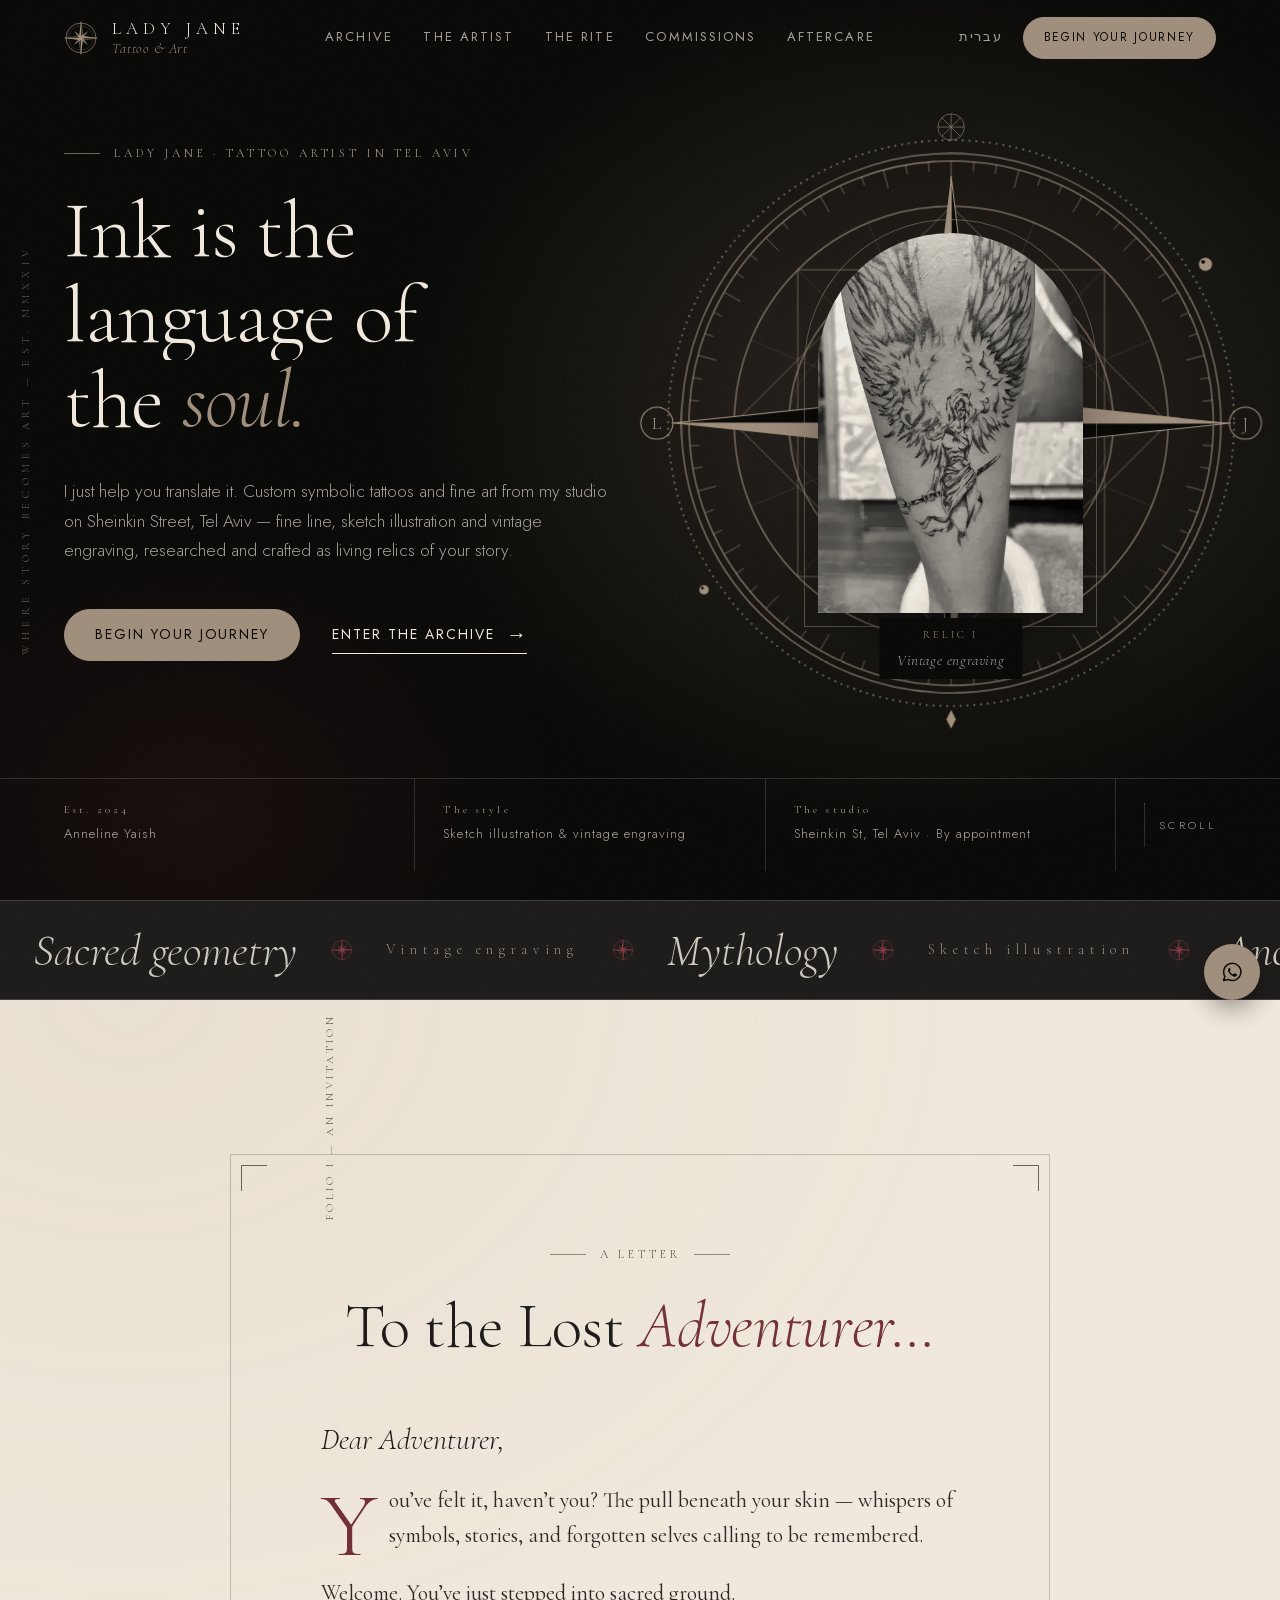
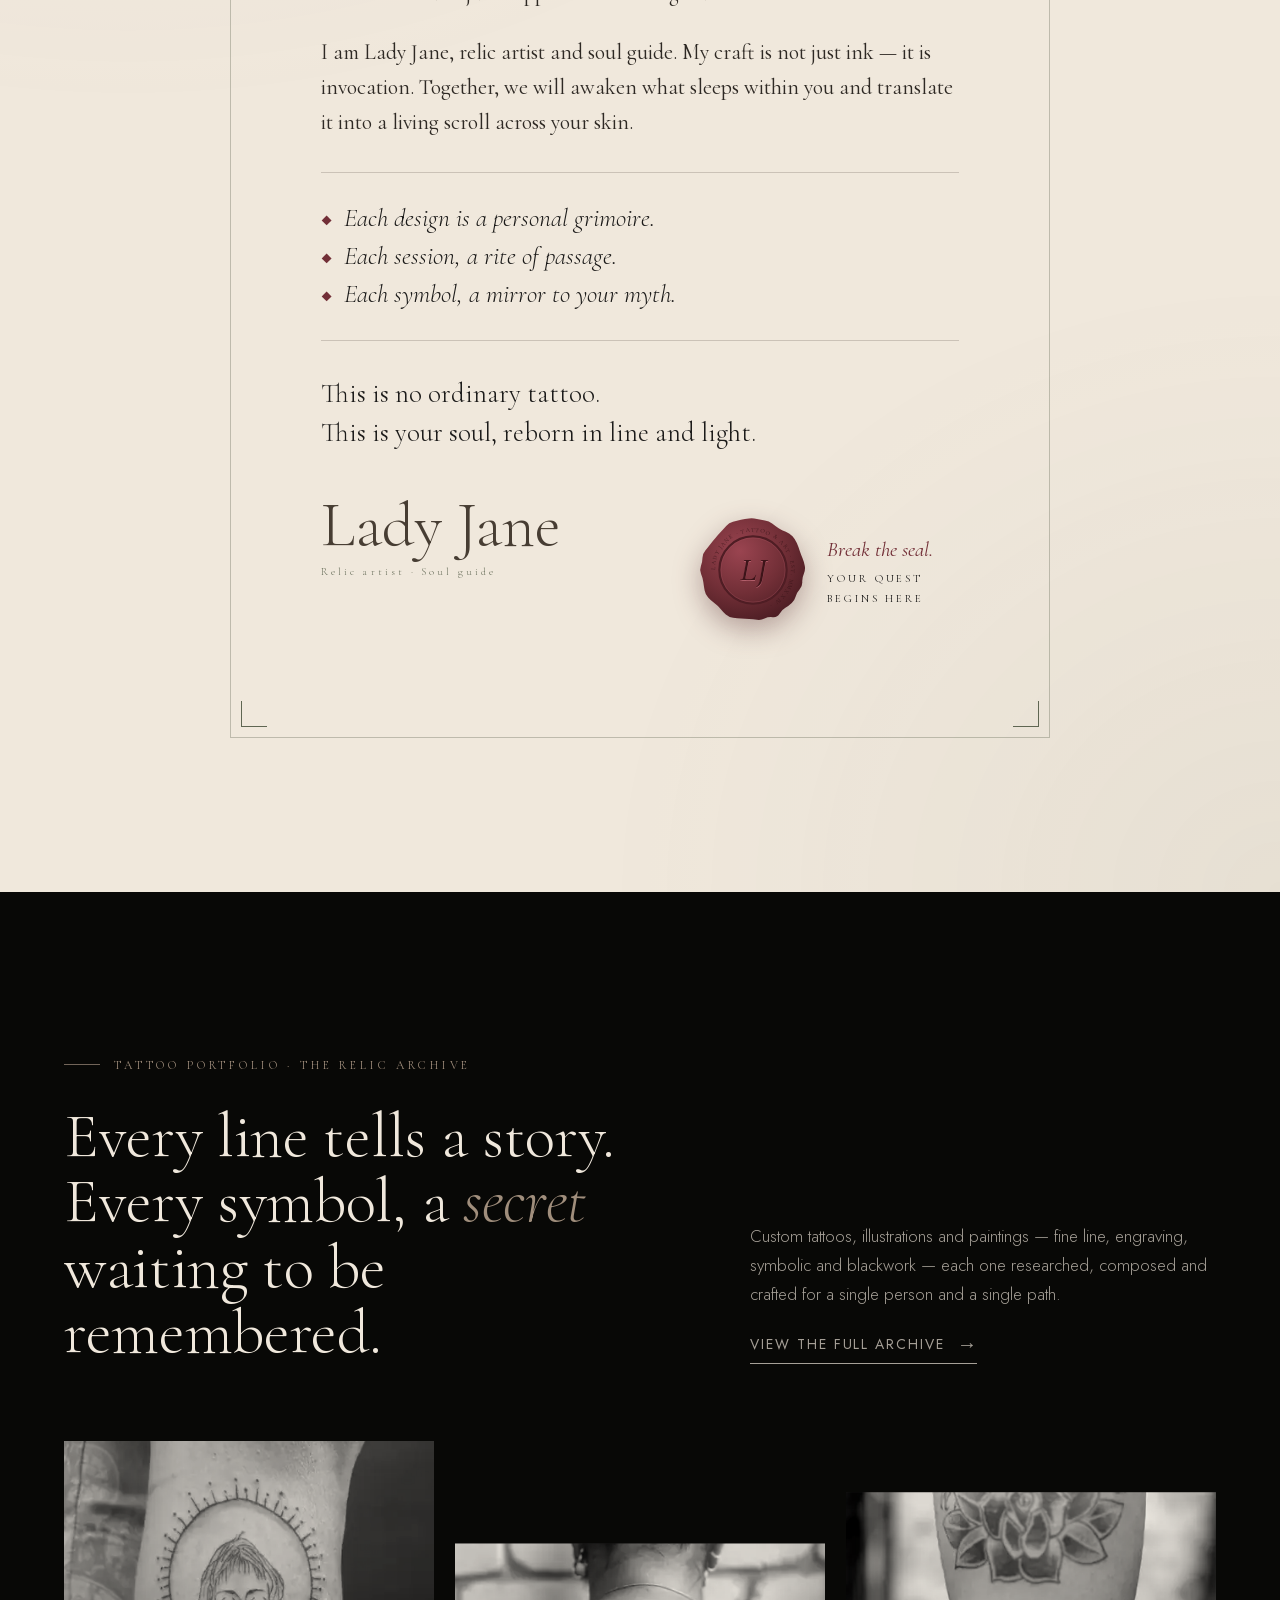
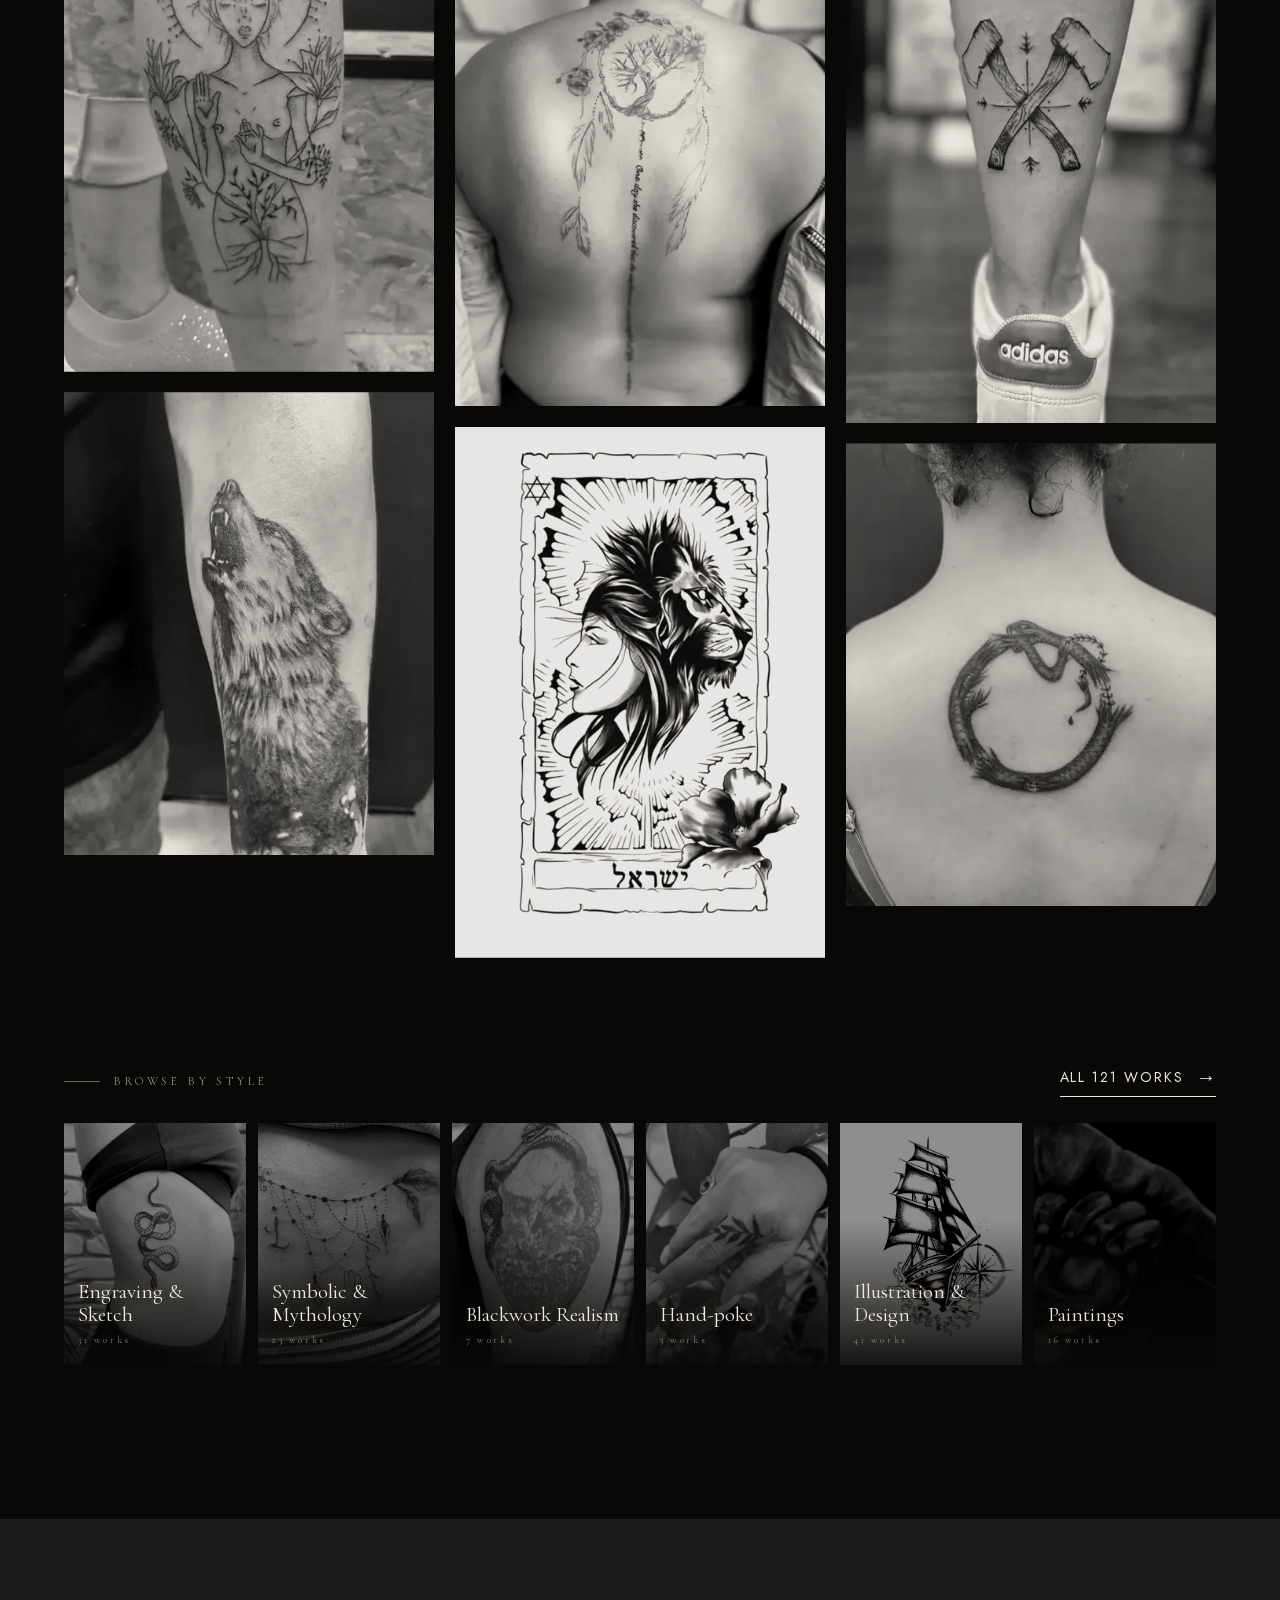
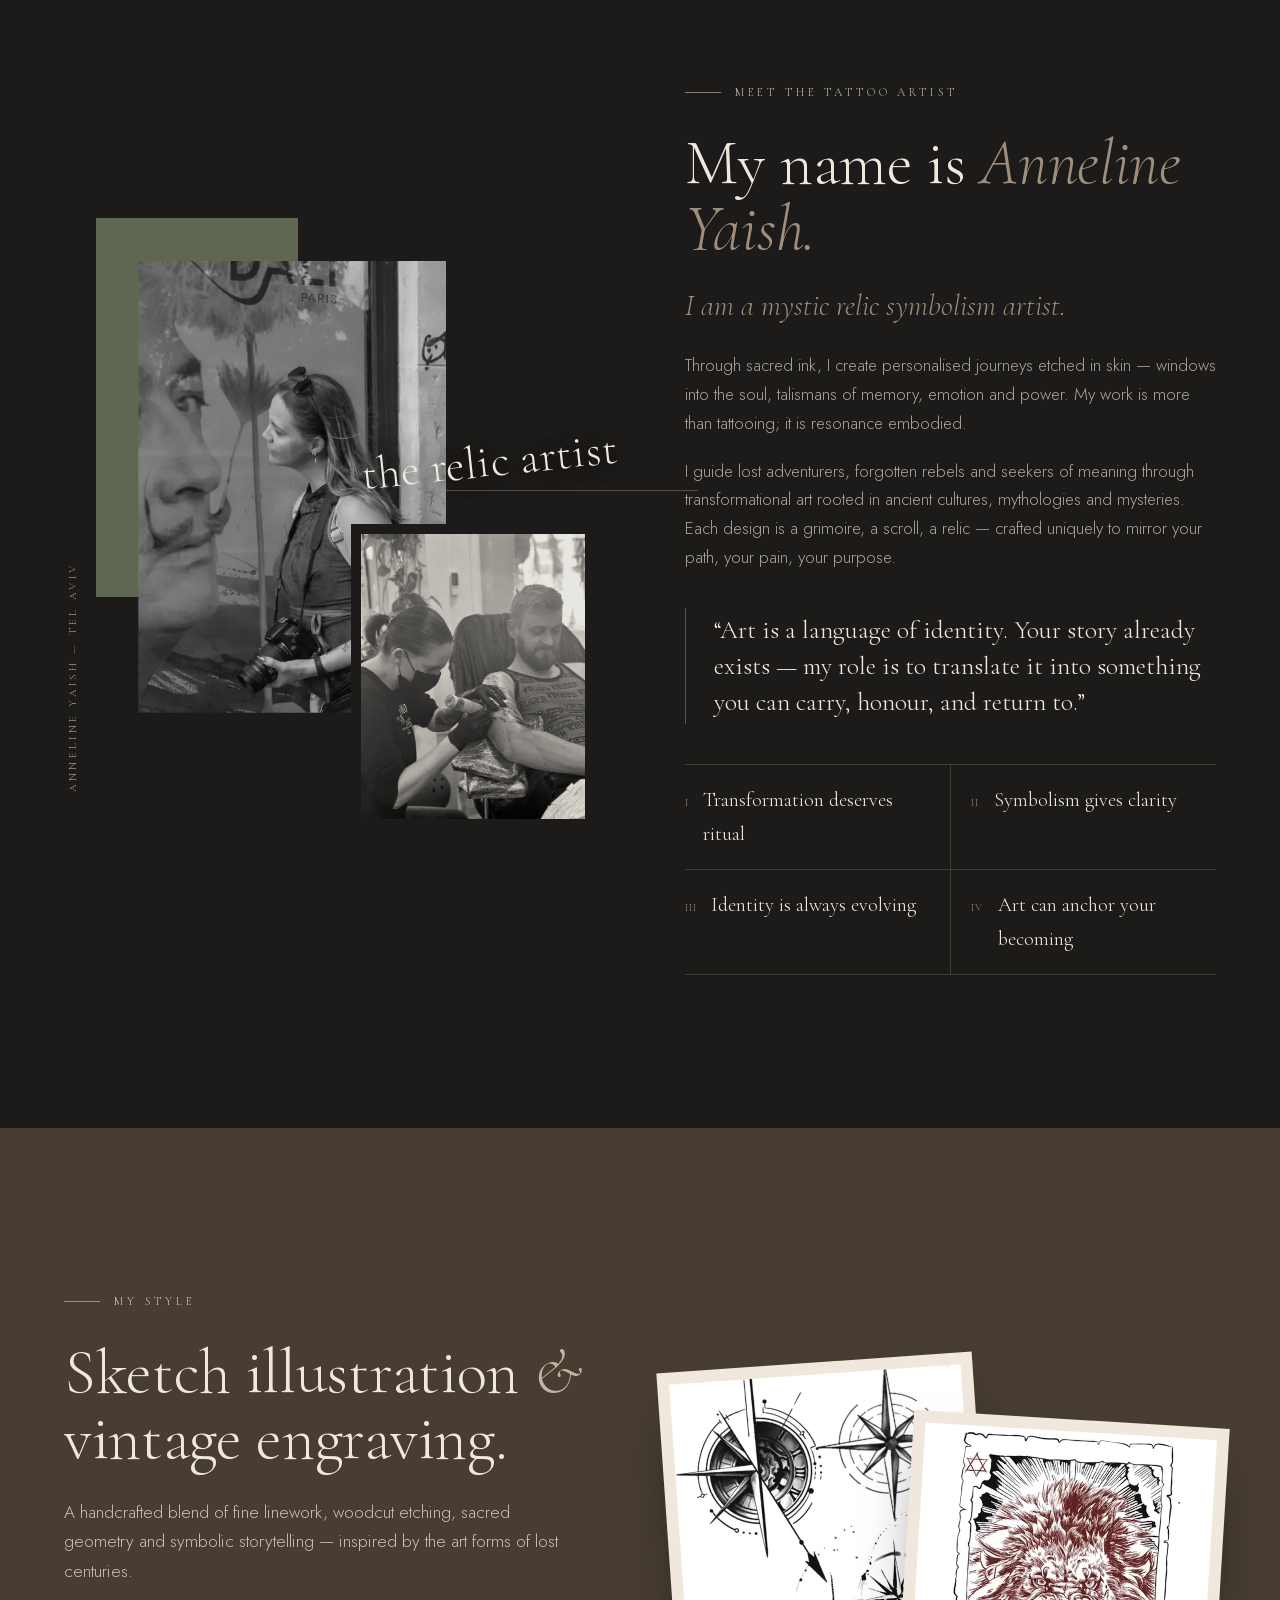
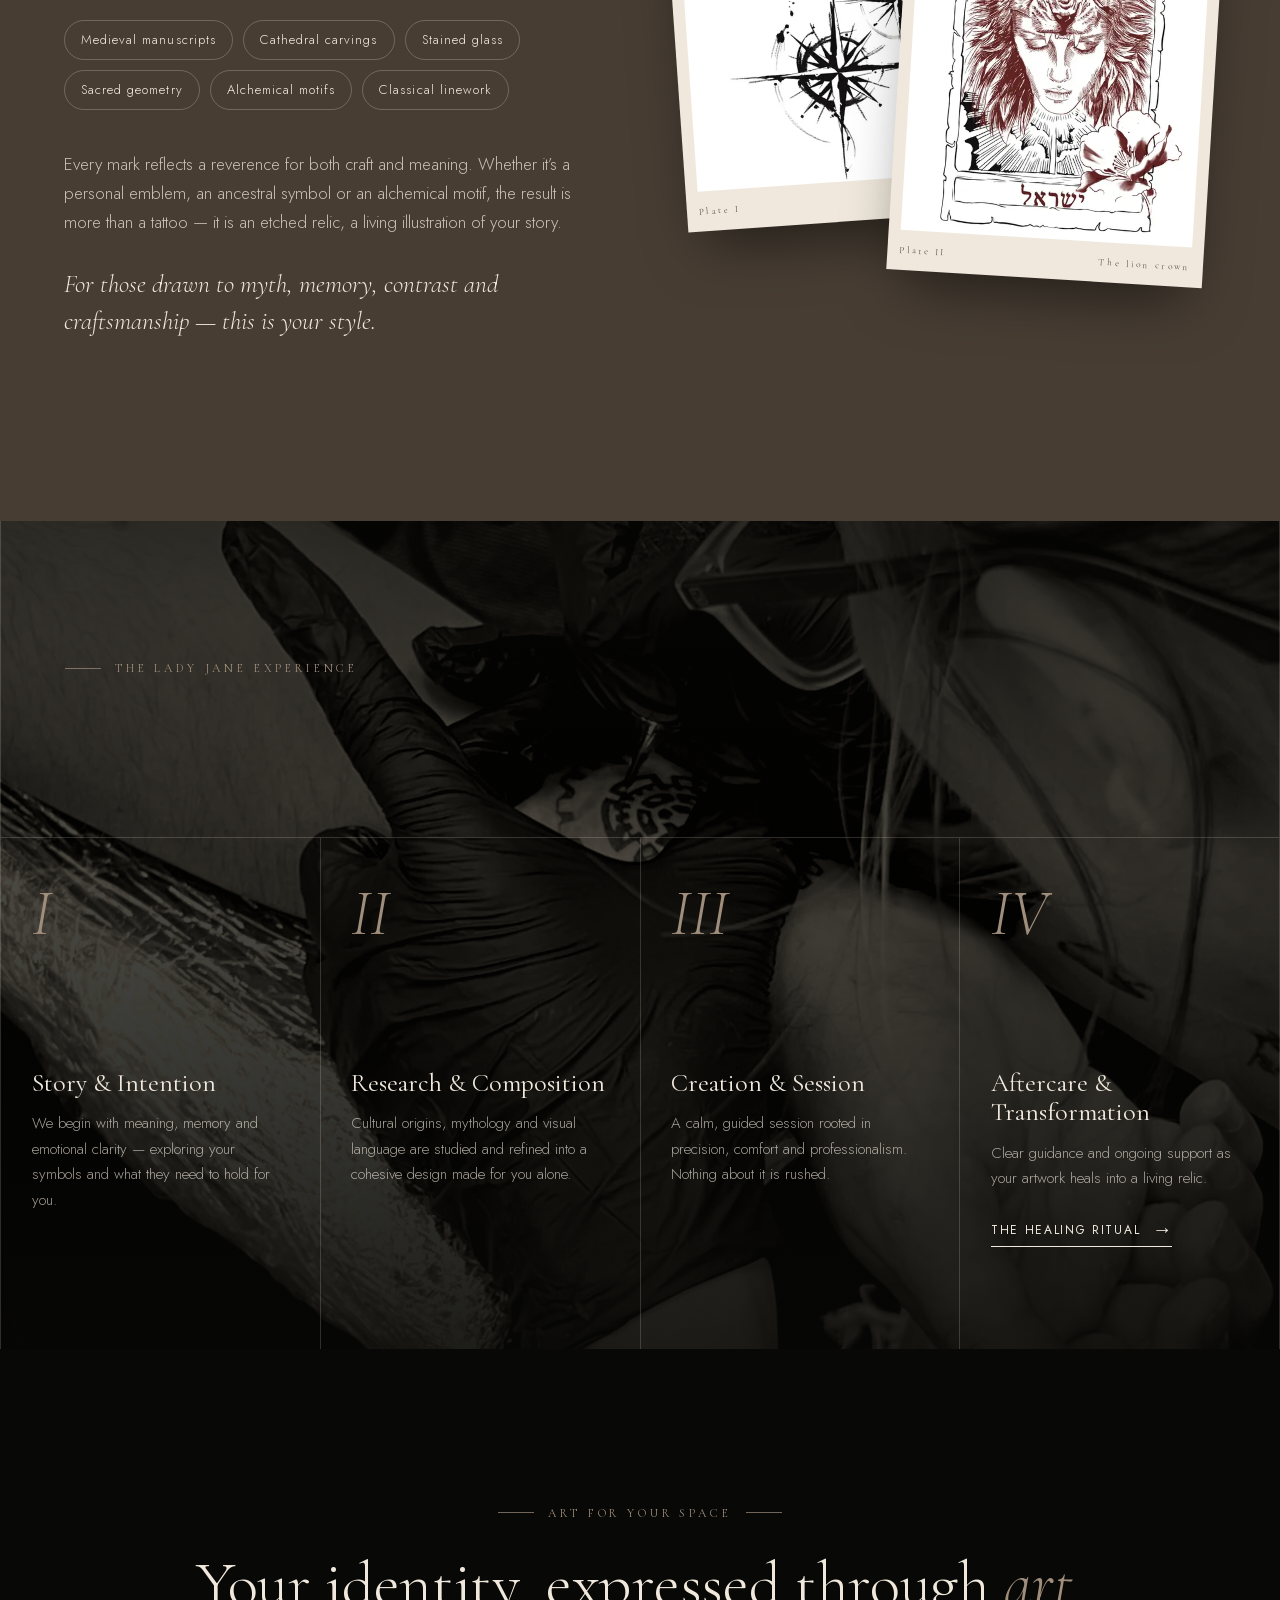
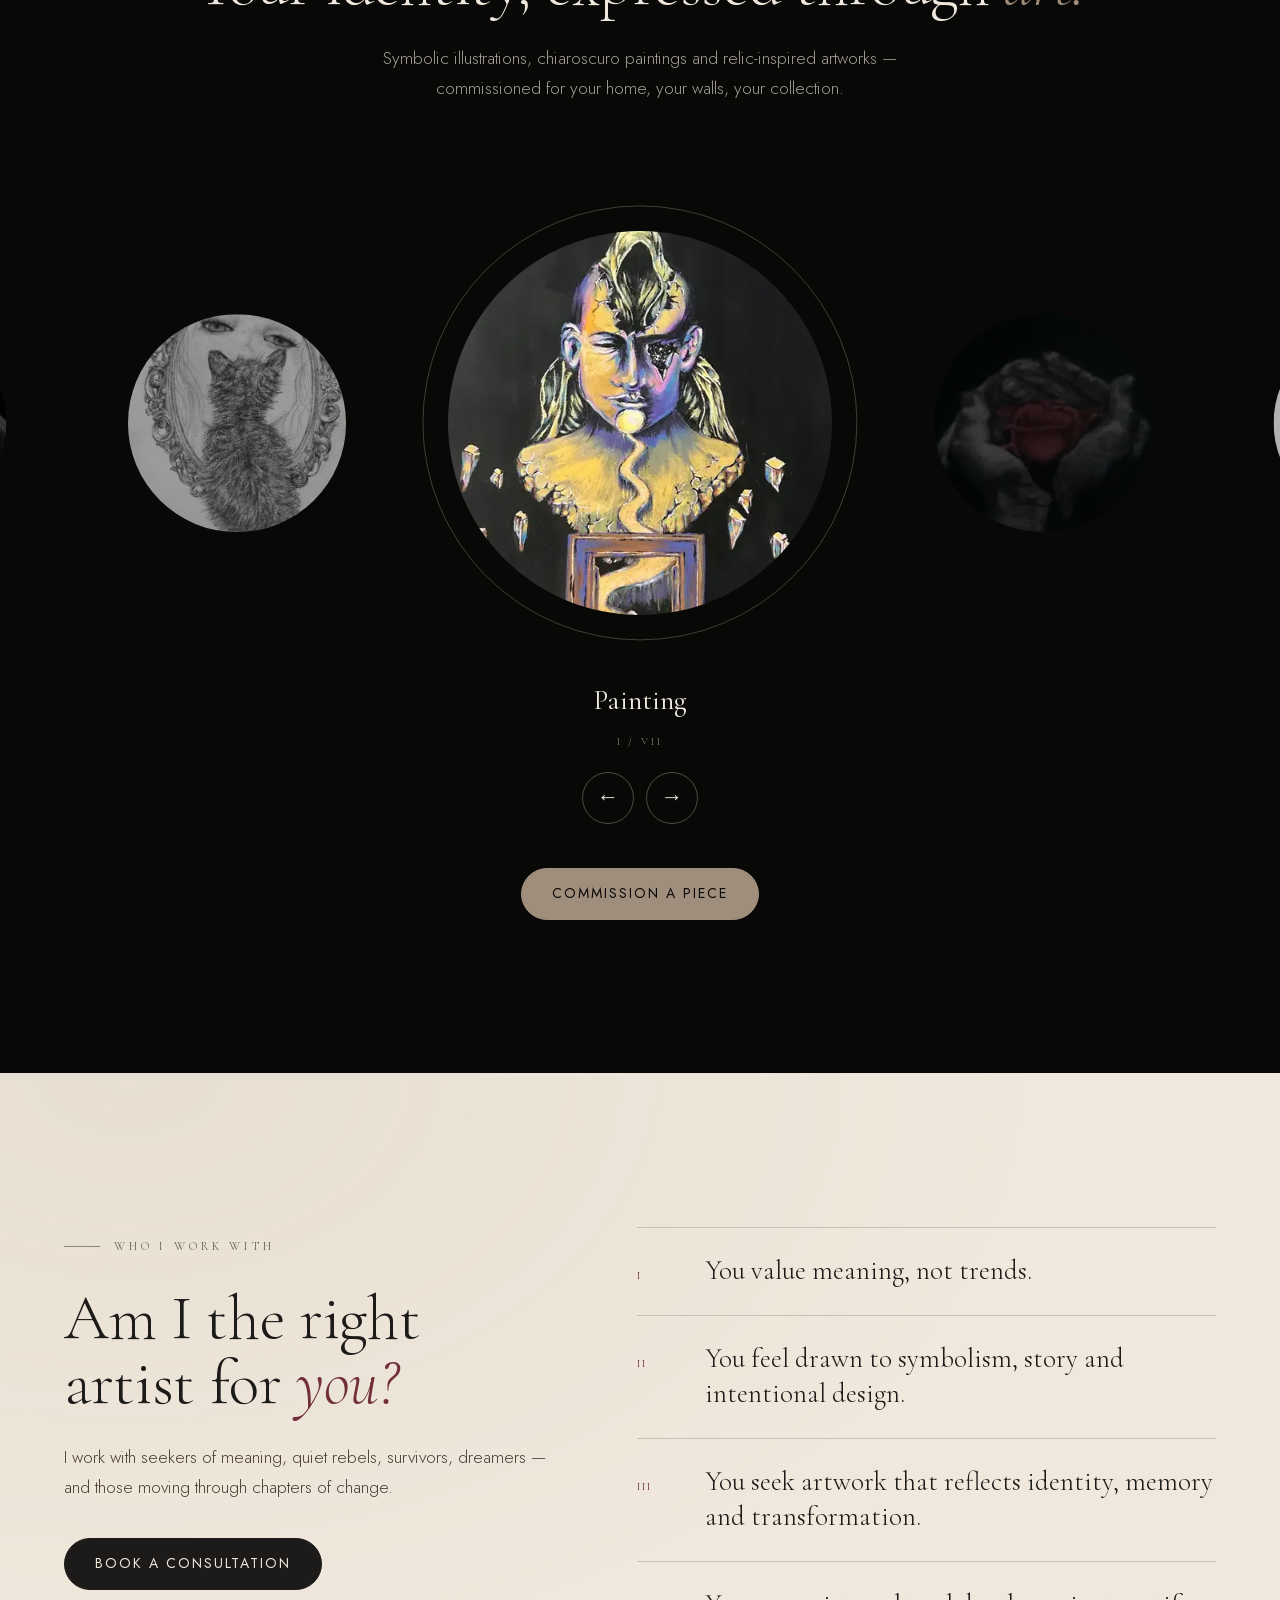
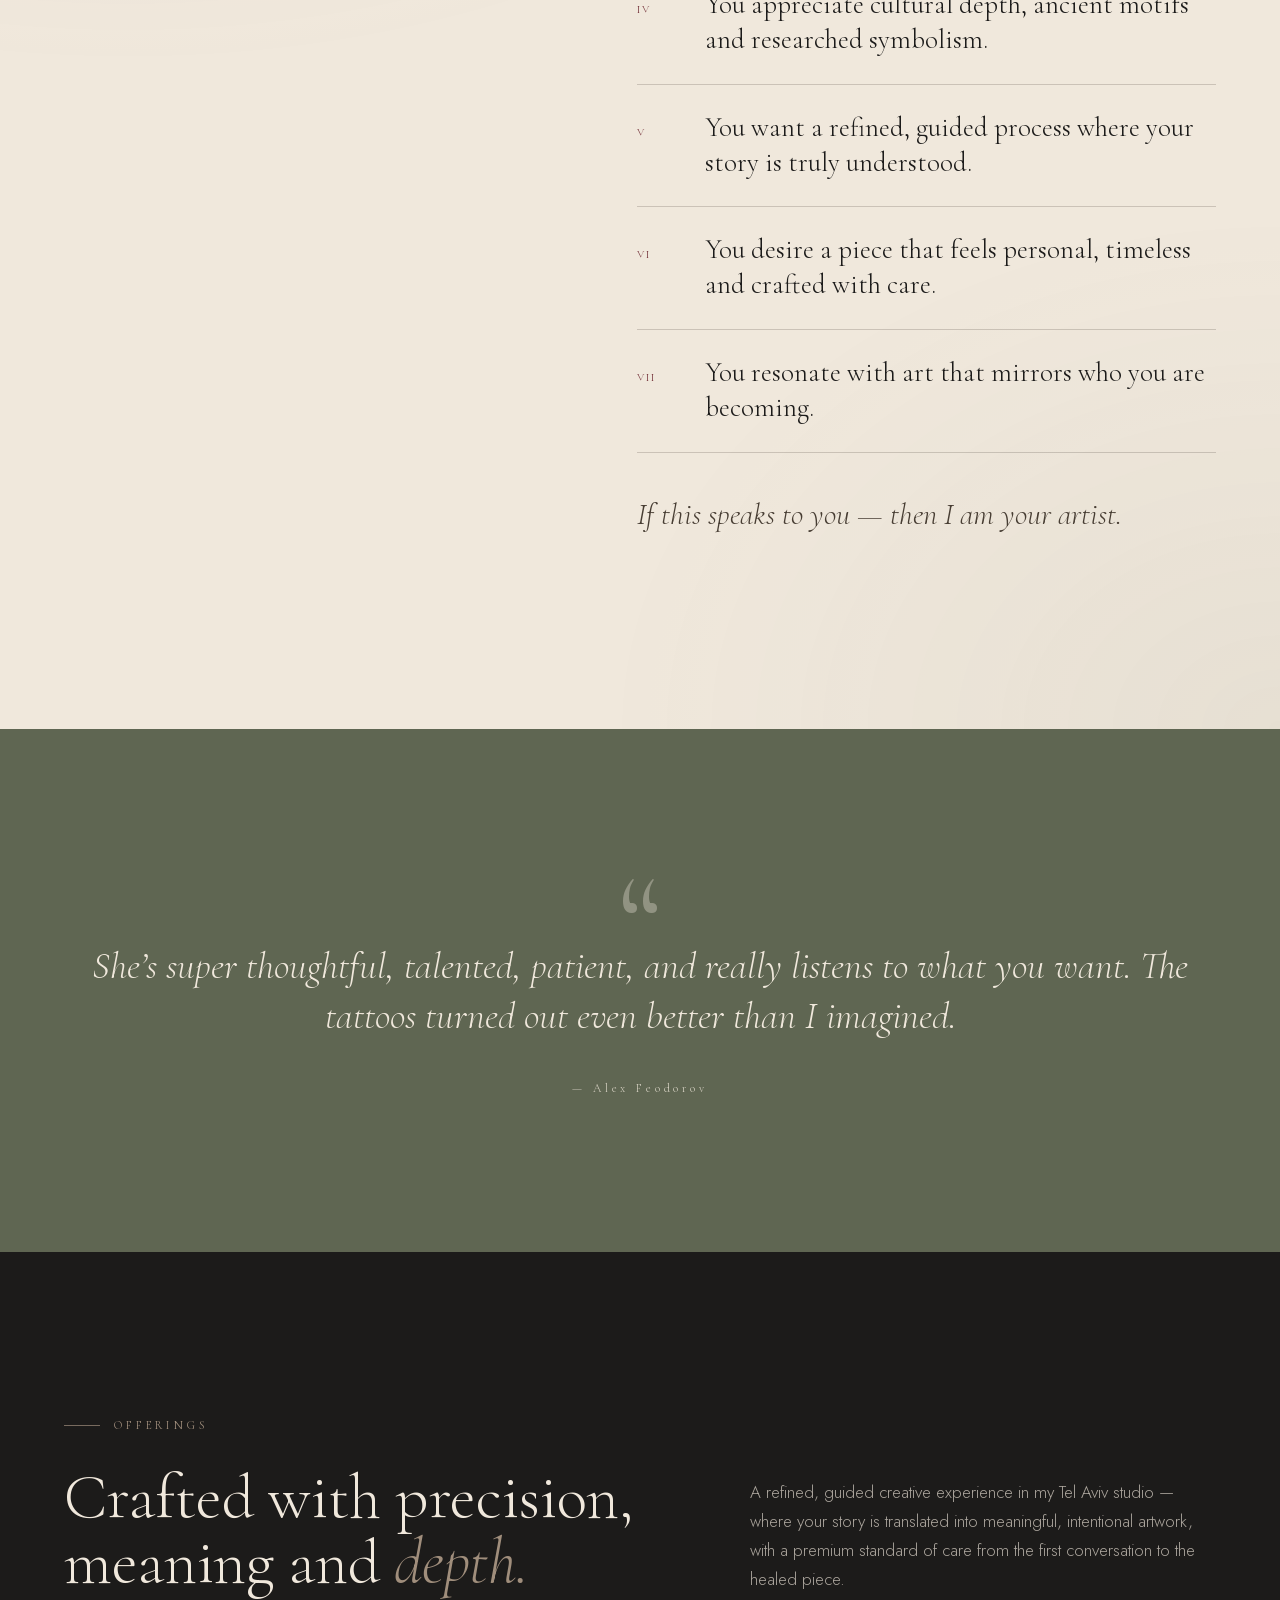
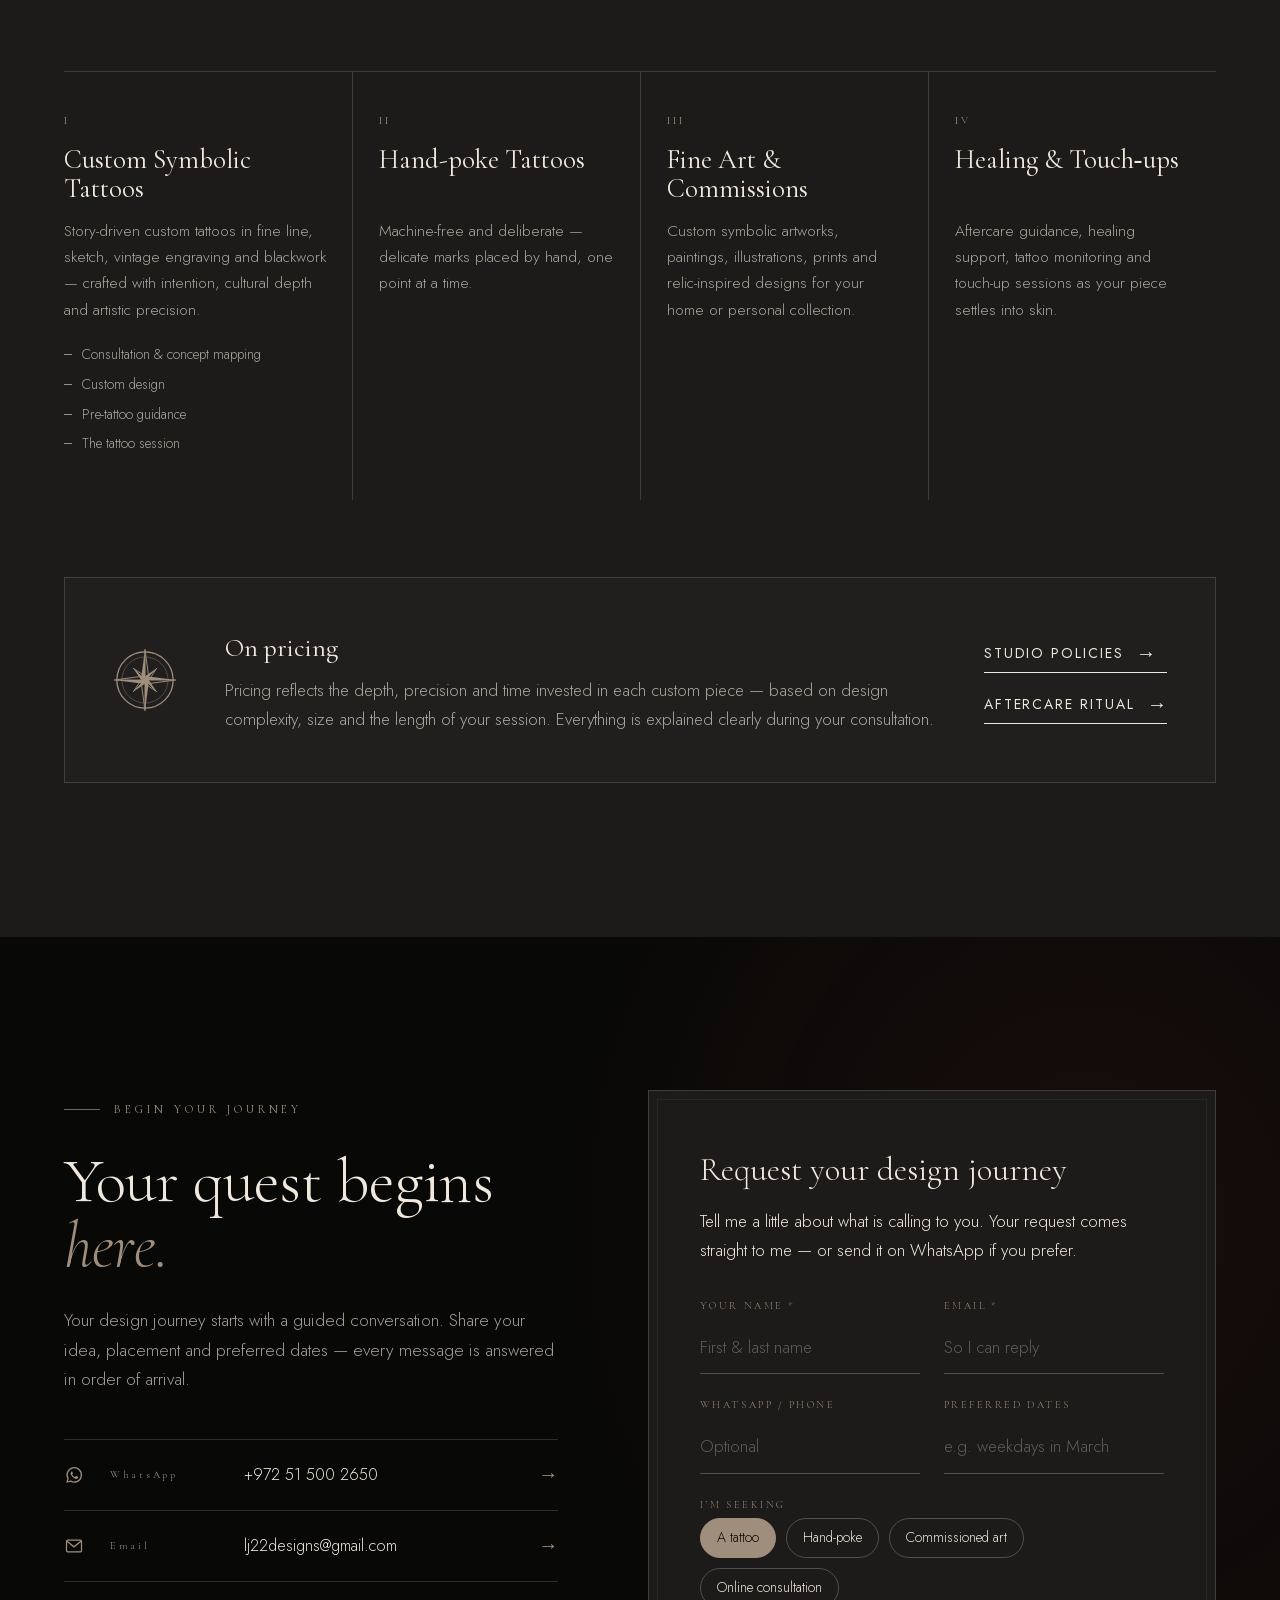
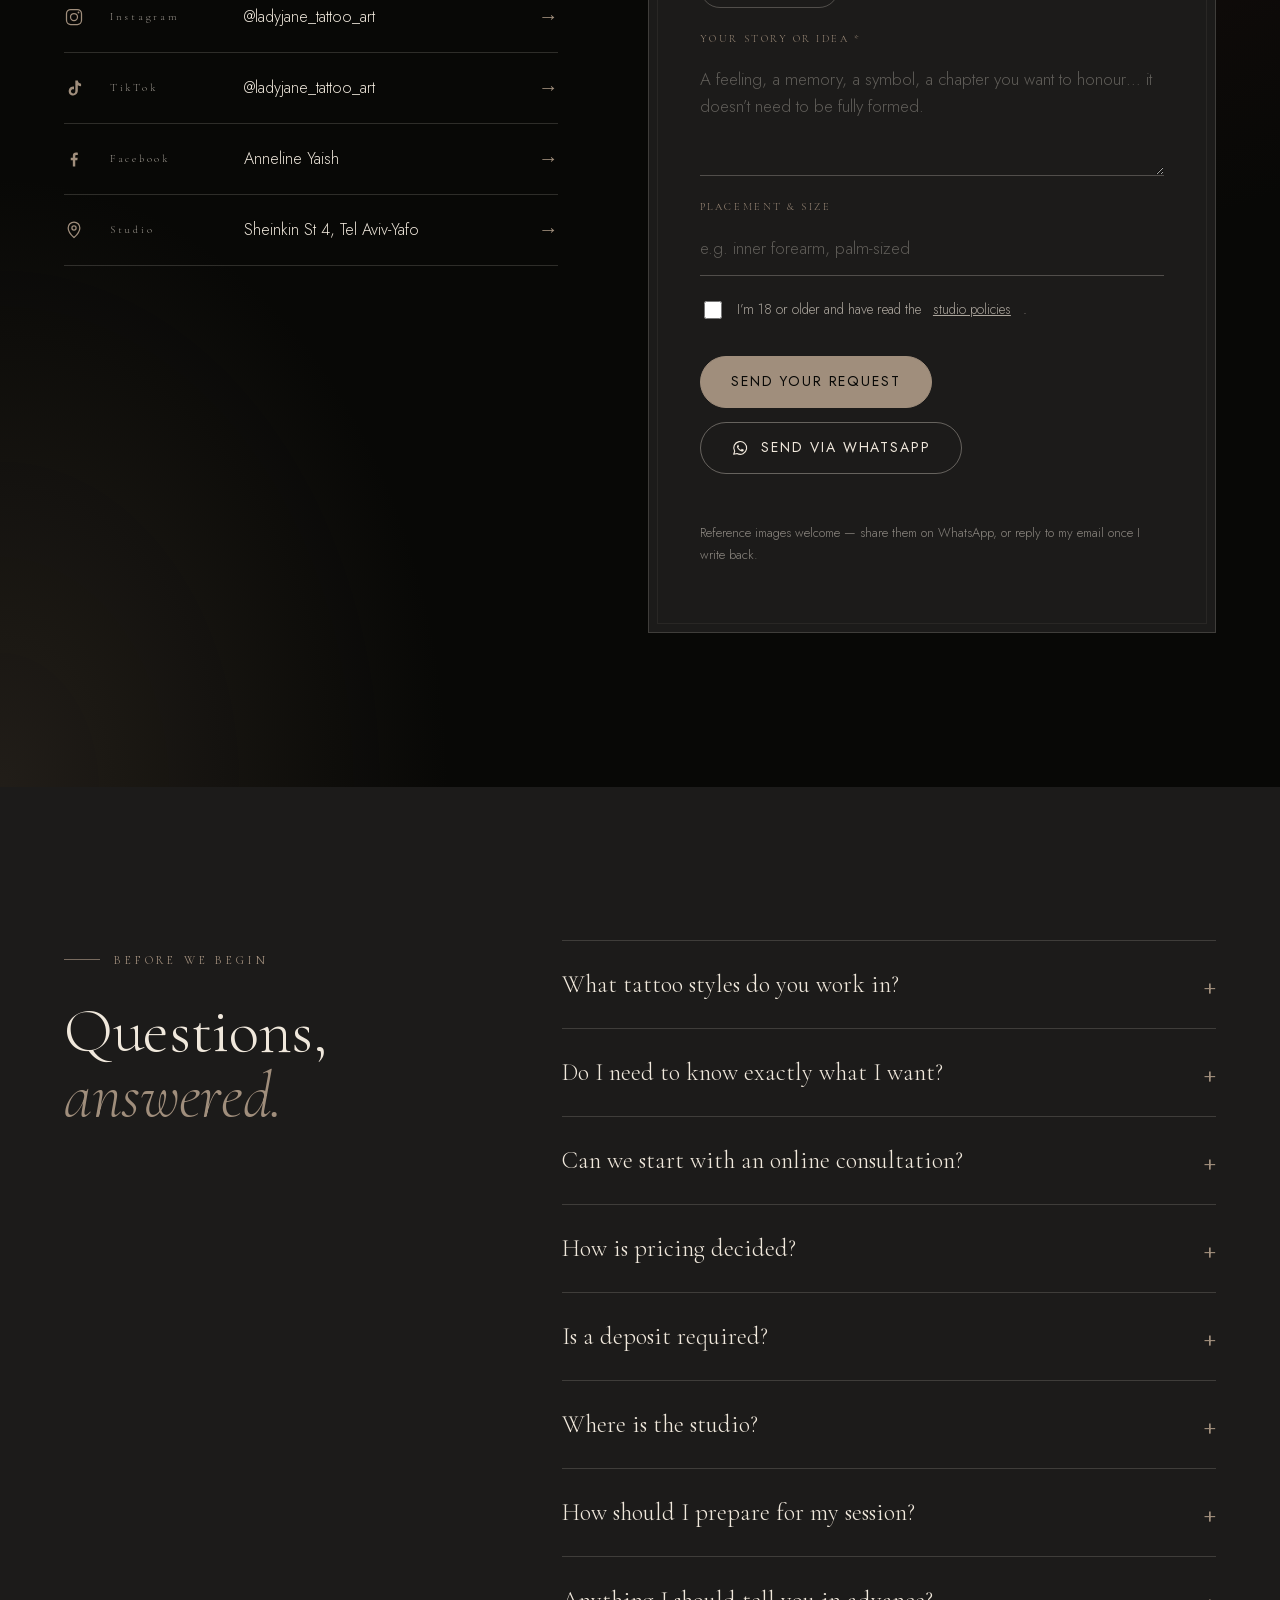
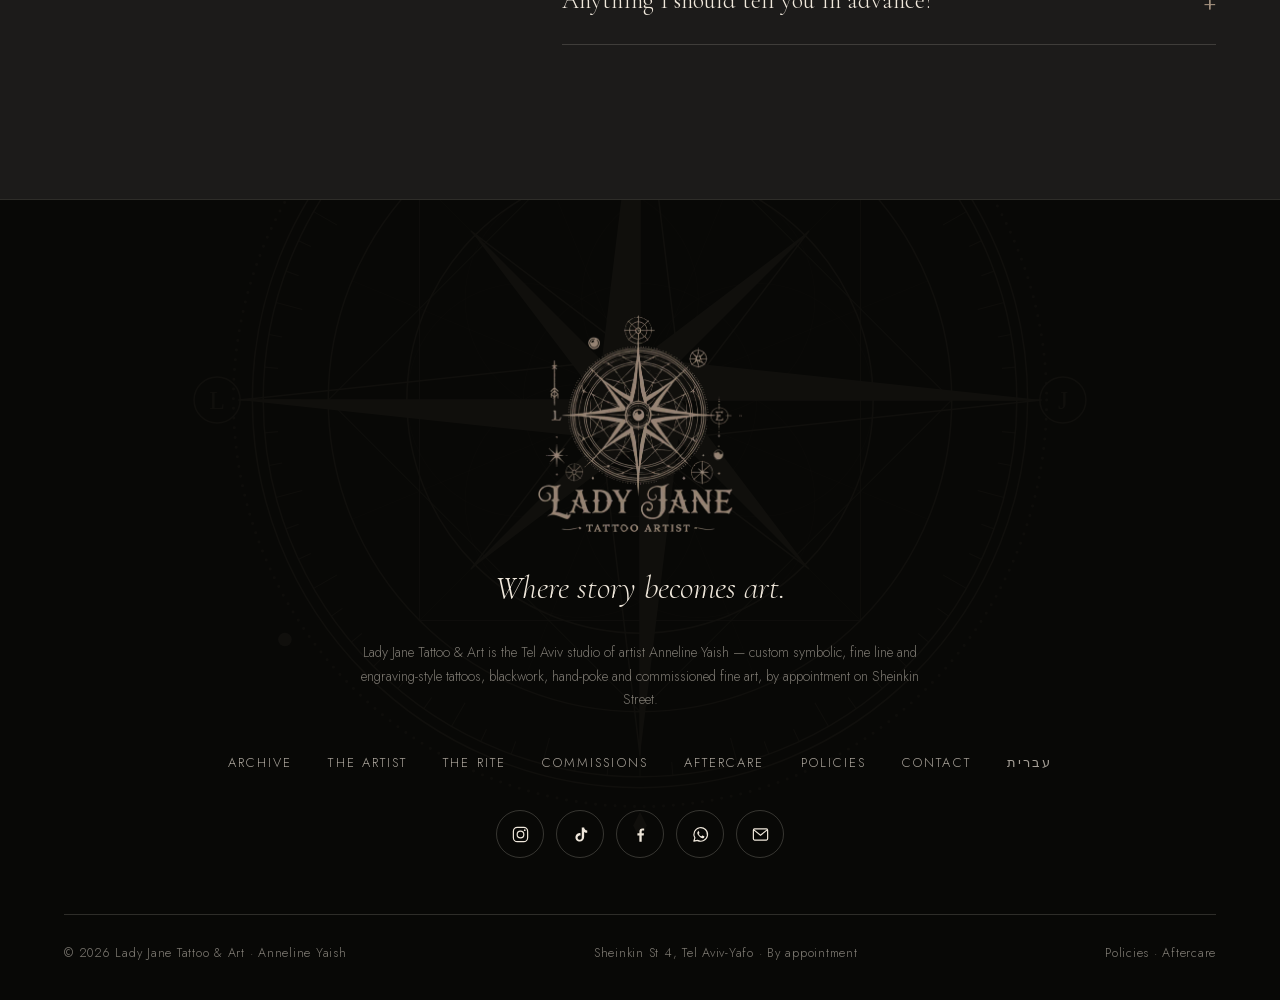
==== commit c488109f: "Mobile performance: self-hosted fonts, responsive images, lighter DOM - Self-host Latin/Hebrew font " ====
--- a/index.html
+++ b/index.html
@@ -29,10 +29,9 @@
 <meta name="twitter:card" content="summary_large_image">
 <meta name="twitter:title" content="Tattoo Artist in Tel Aviv — Symbolic &amp; Fine Line | Lady Jane">
 <meta name="twitter:description" content="Custom symbolic tattoos by Anneline Yaish on Sheinkin St, Tel Aviv — fine line, sketch, vintage engraving, blackwork &amp; hand-poke. Book a consultation.">
-<link rel="preconnect" href="https://fonts.googleapis.com">
-<link rel="preconnect" href="https://fonts.gstatic.com" crossorigin>
-<link href="https://fonts.googleapis.com/css2?family=Cinzel:wght@400;500&family=Cormorant+Garamond:ital,wght@0,300;0,400;0,500;1,300;1,400;1,500&family=Jost:wght@300;400;500&family=Pinyon+Script&display=swap" rel="stylesheet">
-<link rel="stylesheet" href="assets/css/style.css?v=a84a9b09">
+<link rel="preload" href="assets/fonts/cormorant-garamond-latin-normal.woff2" as="font" type="font/woff2" crossorigin>
+<link rel="preload" href="assets/fonts/jost-latin-normal.woff2" as="font" type="font/woff2" crossorigin>
+<link rel="stylesheet" href="assets/css/style.css?v=6a1d3004">
 <script>document.documentElement.classList.add('js')</script>
 <script type="application/ld+json">{"@context":"https://schema.org","@graph":[{"@type":"WebSite","@id":"https://ladyjanetattoo.com/#website","url":"https://ladyjanetattoo.com/","name":"Lady Jane Tattoo & Art","alternateName":["Lady Jane","Lady Jane Tattoo","LadyJane Tattoo Art","ליידי ג׳יין קעקועים","ליידי ג׳יין"],"inLanguage":"en","publisher":{"@id":"https://ladyjanetattoo.com/#studio"}},{"@type":"TattooParlor","@id":"https://ladyjanetattoo.com/#studio","name":"Lady Jane Tattoo & Art","alternateName":["Lady Jane","Lady Jane Tattoo","LadyJane Tattoo Art","ליידי ג׳יין קעקועים","ליידי ג׳יין"],"description":"Tel Aviv tattoo and fine-art studio of artist Anneline Yaish: custom symbolic, fine line, sketch and vintage engraving style tattoos, blackwork realism, hand-poke and commissioned paintings. By appointment.","url":"https://ladyjanetattoo.com/","logo":"https://ladyjanetattoo.com/assets/img/brand/emblem.webp","image":["https://ladyjanetattoo.com/assets/img/brand/og.jpg","https://ladyjanetattoo.com/assets/img/work/engraving-01.webp","https://ladyjanetattoo.com/assets/img/work/symbolic-01.webp","https://ladyjanetattoo.com/assets/img/work/engraving-03.webp"],"telephone":"+972515002650","email":"lj22designs@gmail.com","address":{"@type":"PostalAddress","streetAddress":"Sheinkin St 4","addressLocality":"Tel Aviv-Yafo","addressRegion":"Tel Aviv District","addressCountry":"IL"},"areaServed":[{"@type":"City","name":"Tel Aviv-Yafo"},{"@type":"Country","name":"Israel"}],"foundingDate":"2024","founder":{"@id":"https://ladyjanetattoo.com/#anneline"},"employee":{"@id":"https://ladyjanetattoo.com/#anneline"},"knowsAbout":["Fine line tattoos","Sketch illustration tattoos","Vintage engraving tattoos","Woodcut style tattoos","Symbolic tattoos","Mythology tattoos","Sacred geometry tattoos","Blackwork realism","Hand-poke tattoos","Custom tattoo design","Chiaroscuro painting"],"hasOfferCatalog":{"@type":"OfferCatalog","name":"Tattoo & fine art services","itemListElement":[{"@type":"Offer","itemOffered":{"@type":"Service","name":"Custom symbolic tattoo design","description":"Story-driven custom tattoos in fine line, sketch illustration, vintage engraving and blackwork, from consultation and concept mapping to the session.","provider":{"@id":"https://ladyjanetattoo.com/#studio"},"areaServed":{"@type":"City","name":"Tel Aviv-Yafo"}}},{"@type":"Offer","itemOffered":{"@type":"Service","name":"Fine line tattoos","description":"Delicate, precise fine line tattoos with symbolic and botanical motifs.","provider":{"@id":"https://ladyjanetattoo.com/#studio"},"areaServed":{"@type":"City","name":"Tel Aviv-Yafo"}}},{"@type":"Offer","itemOffered":{"@type":"Service","name":"Vintage engraving & woodcut style tattoos","description":"Sketch illustration and wood-engraving inspired tattoos drawing on medieval manuscripts, cathedral carvings and sacred geometry.","provider":{"@id":"https://ladyjanetattoo.com/#studio"},"areaServed":{"@type":"City","name":"Tel Aviv-Yafo"}}},{"@type":"Offer","itemOffered":{"@type":"Service","name":"Blackwork realism tattoos","description":"Black and grey realism with chiaroscuro contrast.","provider":{"@id":"https://ladyjanetattoo.com/#studio"},"areaServed":{"@type":"City","name":"Tel Aviv-Yafo"}}},{"@type":"Offer","itemOffered":{"@type":"Service","name":"Hand-poke tattoos","description":"Machine-free tattoos placed by hand, one point at a time.","provider":{"@id":"https://ladyjanetattoo.com/#studio"},"areaServed":{"@type":"City","name":"Tel Aviv-Yafo"}}},{"@type":"Offer","itemOffered":{"@type":"Service","name":"Commissioned fine art","description":"Custom symbolic paintings, illustrations and prints for the home or a personal collection.","provider":{"@id":"https://ladyjanetattoo.com/#studio"},"areaServed":{"@type":"City","name":"Tel Aviv-Yafo"}}},{"@type":"Offer","itemOffered":{"@type":"Service","name":"Online tattoo consultation","description":"A 15-minute online consultation for tattoo or art & design commissions.","provider":{"@id":"https://ladyjanetattoo.com/#studio"},"areaServed":{"@type":"City","name":"Tel Aviv-Yafo"}}},{"@type":"Offer","itemOffered":{"@type":"Service","name":"Healing support & touch-ups","description":"Aftercare guidance, tattoo monitoring and touch-up sessions.","provider":{"@id":"https://ladyjanetattoo.com/#studio"},"areaServed":{"@type":"City","name":"Tel Aviv-Yafo"}}}]},"sameAs":["https://www.instagram.com/ladyjane_tattoo_art/","https://www.tiktok.com/@ladyjane_tattoo_art","https://www.facebook.com/annelineyaish22/"],"contactPoint":{"@type":"ContactPoint","contactType":"bookings","telephone":"+972515002650","email":"lj22designs@gmail.com","url":"https://ladyjanetattoo.com/#begin","availableLanguage":["English","Hebrew"]}},{"@type":"Person","@id":"https://ladyjanetattoo.com/#anneline","name":"Anneline Yaish","alternateName":"Lady Jane","jobTitle":"Tattoo artist and fine artist","image":"https://ladyjanetattoo.com/assets/img/artist/portrait-dali.webp","worksFor":{"@id":"https://ladyjanetattoo.com/#studio"},"sameAs":["https://www.instagram.com/ladyjane_tattoo_art/","https://www.tiktok.com/@ladyjane_tattoo_art","https://www.facebook.com/annelineyaish22/"]},{"@type":"FAQPage","@id":"https://ladyjanetattoo.com/#faq","inLanguage":"en","mainEntity":[{"@type":"Question","name":"What tattoo styles do you work in?","acceptedAnswer":{"@type":"Answer","text":"Custom, story-driven tattoos in fine line, sketch illustration, vintage engraving and woodcut style, sacred geometry, symbolic and mythological motifs, blackwork realism and hand-poke. Every design is created just for you."}},{"@type":"Question","name":"Do I need to know exactly what I want?","acceptedAnswer":{"@type":"Answer","text":"No. Many clients come with a feeling, an idea or a symbolic intention. We develop the story together — that’s what the consultation is for."}},{"@type":"Question","name":"Can we start with an online consultation?","acceptedAnswer":{"@type":"Answer","text":"Yes. A 15-minute online consultation is available for tattoos, and a separate one for art & design commissions. Choose “Online consultation” in the form above or message me on WhatsApp."}},{"@type":"Question","name":"How is pricing decided?","acceptedAnswer":{"@type":"Answer","text":"By design complexity, size and the length of your session. Every detail is explained during consultation, before anything is booked."}},{"@type":"Question","name":"Is a deposit required?","acceptedAnswer":{"@type":"Answer","text":"Yes — bookings require a non-refundable deposit that goes toward your final price. You may reschedule once, with at least 24 hours’ notice."}},{"@type":"Question","name":"Where is the studio?","acceptedAnswer":{"@type":"Answer","text":"On Sheinkin Street (Sheinkin St 4) in central Tel Aviv-Yafo. Sessions are by appointment only — send a request above or message me on WhatsApp to book."}},{"@type":"Question","name":"How should I prepare for my session?","acceptedAnswer":{"@type":"Answer","text":"Eat beforehand, bring water and snacks, and come with clean skin and comfortable clothes. No alcohol, and skip heavy gym sessions right before. If you’re nervous, tell me — I’m here to help."}},{"@type":"Question","name":"Anything I should tell you in advance?","acceptedAnswer":{"@type":"Answer","text":"Please share any allergies or medical conditions, and let me know if you’re pregnant or breastfeeding. Diabetic clients will need a clearance letter from their doctor. You must be 18+ with ID."}}]}]}</script>
 </head>
@@ -70,7 +69,7 @@
   </div>
 </header>
 <div class="mobile-menu" id="mobile-menu">
-  <svg class="compass" viewBox="-332 -332 664 664" aria-hidden="true" focusable="false"><g class="compass-spin"><circle class="c-dots" r="300"/><circle class="c-draw" r="286" pathLength="1"/><circle class="c-draw" r="278" pathLength="1"/><circle class="c-draw" r="230" pathLength="1"/><circle class="c-draw" r="172" pathLength="1"/><path class="c-draw c-thin" d="M0.0 -278.0L0.0 -250.0M24.23 -276.94L23.36 -266.98M48.27 -273.78L46.54 -263.93M71.95 -268.53L66.78 -249.21M95.08 -261.23L91.66 -251.84M117.49 -251.95L113.26 -242.89M139.0 -240.76L129.0 -223.43M159.45 -227.72L153.72 -219.53M178.69 -212.96L172.27 -205.3M196.58 -196.58L182.43 -182.43M212.96 -178.69L205.3 -172.27M227.72 -159.45L219.53 -153.72M240.76 -139.0L223.43 -129.0M251.95 -117.49L242.89 -113.26M261.23 -95.08L251.84 -91.66M268.53 -71.95L249.21 -66.78M273.78 -48.27L263.93 -46.54M276.94 -24.23L266.98 -23.36M278.0 0.0L250.0 0.0M276.94 24.23L266.98 23.36M273.78 48.27L263.93 46.54M268.53 71.95L249.21 66.78M261.23 95.08L251.84 91.66M251.95 117.49L242.89 113.26M240.76 139.0L223.43 129.0M227.72 159.45L219.53 153.72M212.96 178.69L205.3 172.27M196.58 196.58L182.43 182.43M178.69 212.96L172.27 205.3M159.45 227.72L153.72 219.53M139.0 240.76L129.0 223.43M117.49 251.95L113.26 242.89M95.08 261.23L91.66 251.84M71.95 268.53L66.78 249.21M48.27 273.78L46.54 263.93M24.23 276.94L23.36 266.98M0.0 278.0L0.0 250.0M-24.23 276.94L-23.36 266.98M-48.27 273.78L-46.54 263.93M-71.95 268.53L-66.78 249.21M-95.08 261.23L-91.66 251.84M-117.49 251.95L-113.26 242.89M-139.0 240.76L-129.0 223.43M-159.45 227.72L-153.72 219.53M-178.69 212.96L-172.27 205.3M-196.58 196.58L-182.43 182.43M-212.96 178.69L-205.3 172.27M-227.72 159.45L-219.53 153.72M-240.76 139.0L-223.43 129.0M-251.95 117.49L-242.89 113.26M-261.23 95.08L-251.84 91.66M-268.53 71.95L-249.21 66.78M-273.78 48.27L-263.93 46.54M-276.94 24.23L-266.98 23.36M-278.0 0.0L-250.0 0.0M-276.94 -24.23L-266.98 -23.36M-273.78 -48.27L-263.93 -46.54M-268.53 -71.95L-249.21 -66.78M-261.23 -95.08L-251.84 -91.66M-251.95 -117.49L-242.89 -113.26M-240.76 -139.0L-223.43 -129.0M-227.72 -159.45L-219.53 -153.72M-212.96 -178.69L-205.3 -172.27M-196.58 -196.58L-182.43 -182.43M-178.69 -212.96L-172.27 -205.3M-159.45 -227.72L-153.72 -219.53M-139.0 -240.76L-129.0 -223.43M-117.49 -251.95L-113.26 -242.89M-95.08 -261.23L-91.66 -251.84M-71.95 -268.53L-66.78 -249.21M-48.27 -273.78L-46.54 -263.93M-24.23 -276.94L-23.36 -266.98" pathLength="1"/><path class="c-draw c-thin" d="M0.0 -230.0L230.0 0.0L0.0 230.0L-230.0 0.0Z" pathLength="1"/><path class="c-draw c-thin" d="M162.63 -162.63L162.63 162.63L-162.63 162.63L-162.63 -162.63Z" pathLength="1"/><g class="c-seed"><circle class="c-draw c-thin" r="86" pathLength="1"/><circle class="c-draw c-thin" cx="43.0" cy="-74.48" r="86" pathLength="1"/><circle class="c-draw c-thin" cx="86.0" cy="0.0" r="86" pathLength="1"/><circle class="c-draw c-thin" cx="43.0" cy="74.48" r="86" pathLength="1"/><circle class="c-draw c-thin" cx="-43.0" cy="74.48" r="86" pathLength="1"/><circle class="c-draw c-thin" cx="-86.0" cy="0.0" r="86" pathLength="1"/><circle class="c-draw c-thin" cx="-43.0" cy="-74.48" r="86" pathLength="1"/></g><path class="c-draw c-faint" d="M0.0 -50.0L0.0 -230.0M19.13 -46.19L88.02 -212.49M35.36 -35.36L162.63 -162.63M46.19 -19.13L212.49 -88.02M50.0 0.0L230.0 0.0M46.19 19.13L212.49 88.02M35.36 35.36L162.63 162.63M19.13 46.19L88.02 212.49M0.0 50.0L0.0 230.0M-19.13 46.19L-88.02 212.49M-35.36 35.36L-162.63 162.63M-46.19 19.13L-212.49 88.02M-50.0 0.0L-230.0 0.0M-46.19 -19.13L-212.49 -88.02M-35.36 -35.36L-162.63 -162.63M-19.13 -46.19L-88.02 -212.49" pathLength="1"/><g class="c-star"><path class="c-fill" d="M0 0L0.0 -30.0L124.45 -124.45Z"/><path class="c-shade" d="M0 0L124.45 -124.45L30.0 0.0Z"/><path class="c-fill" d="M0 0L30.0 0.0L124.45 124.45Z"/><path class="c-shade" d="M0 0L124.45 124.45L0.0 30.0Z"/><path class="c-fill" d="M0 0L0.0 30.0L-124.45 124.45Z"/><path class="c-shade" d="M0 0L-124.45 124.45L-30.0 0.0Z"/><path class="c-fill" d="M0 0L-30.0 0.0L-124.45 -124.45Z"/><path class="c-shade" d="M0 0L-124.45 -124.45L-0.0 -30.0Z"/><path class="c-fill" d="M0 0L-28.28 -28.28L0.0 -262.0Z"/><path class="c-shade" d="M0 0L0.0 -262.0L28.28 -28.28Z"/><path class="c-fill" d="M0 0L28.28 -28.28L296.0 0.0Z"/><path class="c-shade" d="M0 0L296.0 0.0L28.28 28.28Z"/><path class="c-fill" d="M0 0L28.28 28.28L0.0 262.0Z"/><path class="c-shade" d="M0 0L0.0 262.0L-28.28 28.28Z"/><path class="c-fill" d="M0 0L-28.28 28.28L-296.0 0.0Z"/><path class="c-shade" d="M0 0L-296.0 0.0L-28.28 -28.28Z"/></g><circle class="c-hub" r="24"/><circle class="c-pupil" r="12"/><circle class="c-glint" cx="-4" cy="-4" r="3.2"/></g><g class="compass-orn"><circle class="c-draw" cx="-312" cy="0" r="17" pathLength="1"/><text class="c-letter" x="-312" y="6.5" text-anchor="middle">L</text><circle class="c-draw" cx="312" cy="0" r="17" pathLength="1"/><text class="c-letter" x="312" y="6.5" text-anchor="middle">J</text><circle class="c-draw c-thin" cx="0" cy="-314" r="14" pathLength="1"/><path class="c-draw c-thin" d="M14.0 -314.0L-14.0 -314.0M9.9 -304.1L-9.9 -323.9M0.0 -300.0L0.0 -328.0M-9.9 -304.1L9.9 -323.9" pathLength="1"/><circle class="c-pupil" cx="269.68" cy="-168.51" r="7"/><circle class="c-glint" cx="267.23" cy="-170.96" r="2.10"/><circle class="c-pupil" cx="-261.98" cy="176.7" r="5"/><circle class="c-glint" cx="-263.73" cy="174.95" r="1.50"/><path class="c-fill" d="M0 304L5 314L0 324L-5 314Z"/></g></svg>
+  <span class="compass compass--static" aria-hidden="true"></span>
   <nav aria-label="Mobile">
     <a href="work.html"><span>I</span>The Archive</a>
     <a href="#artist"><span>II</span>The Artist</a>
@@ -109,11 +108,11 @@
           <svg class="compass is-drawing" viewBox="-332 -332 664 664" aria-hidden="true" focusable="false"><g class="compass-spin"><circle class="c-dots" r="300"/><circle class="c-draw" r="286" pathLength="1"/><circle class="c-draw" r="278" pathLength="1"/><circle class="c-draw" r="230" pathLength="1"/><circle class="c-draw" r="172" pathLength="1"/><path class="c-draw c-thin" d="M0.0 -278.0L0.0 -250.0M24.23 -276.94L23.36 -266.98M48.27 -273.78L46.54 -263.93M71.95 -268.53L66.78 -249.21M95.08 -261.23L91.66 -251.84M117.49 -251.95L113.26 -242.89M139.0 -240.76L129.0 -223.43M159.45 -227.72L153.72 -219.53M178.69 -212.96L172.27 -205.3M196.58 -196.58L182.43 -182.43M212.96 -178.69L205.3 -172.27M227.72 -159.45L219.53 -153.72M240.76 -139.0L223.43 -129.0M251.95 -117.49L242.89 -113.26M261.23 -95.08L251.84 -91.66M268.53 -71.95L249.21 -66.78M273.78 -48.27L263.93 -46.54M276.94 -24.23L266.98 -23.36M278.0 0.0L250.0 0.0M276.94 24.23L266.98 23.36M273.78 48.27L263.93 46.54M268.53 71.95L249.21 66.78M261.23 95.08L251.84 91.66M251.95 117.49L242.89 113.26M240.76 139.0L223.43 129.0M227.72 159.45L219.53 153.72M212.96 178.69L205.3 172.27M196.58 196.58L182.43 182.43M178.69 212.96L172.27 205.3M159.45 227.72L153.72 219.53M139.0 240.76L129.0 223.43M117.49 251.95L113.26 242.89M95.08 261.23L91.66 251.84M71.95 268.53L66.78 249.21M48.27 273.78L46.54 263.93M24.23 276.94L23.36 266.98M0.0 278.0L0.0 250.0M-24.23 276.94L-23.36 266.98M-48.27 273.78L-46.54 263.93M-71.95 268.53L-66.78 249.21M-95.08 261.23L-91.66 251.84M-117.49 251.95L-113.26 242.89M-139.0 240.76L-129.0 223.43M-159.45 227.72L-153.72 219.53M-178.69 212.96L-172.27 205.3M-196.58 196.58L-182.43 182.43M-212.96 178.69L-205.3 172.27M-227.72 159.45L-219.53 153.72M-240.76 139.0L-223.43 129.0M-251.95 117.49L-242.89 113.26M-261.23 95.08L-251.84 91.66M-268.53 71.95L-249.21 66.78M-273.78 48.27L-263.93 46.54M-276.94 24.23L-266.98 23.36M-278.0 0.0L-250.0 0.0M-276.94 -24.23L-266.98 -23.36M-273.78 -48.27L-263.93 -46.54M-268.53 -71.95L-249.21 -66.78M-261.23 -95.08L-251.84 -91.66M-251.95 -117.49L-242.89 -113.26M-240.76 -139.0L-223.43 -129.0M-227.72 -159.45L-219.53 -153.72M-212.96 -178.69L-205.3 -172.27M-196.58 -196.58L-182.43 -182.43M-178.69 -212.96L-172.27 -205.3M-159.45 -227.72L-153.72 -219.53M-139.0 -240.76L-129.0 -223.43M-117.49 -251.95L-113.26 -242.89M-95.08 -261.23L-91.66 -251.84M-71.95 -268.53L-66.78 -249.21M-48.27 -273.78L-46.54 -263.93M-24.23 -276.94L-23.36 -266.98" pathLength="1"/><path class="c-draw c-thin" d="M0.0 -230.0L230.0 0.0L0.0 230.0L-230.0 0.0Z" pathLength="1"/><path class="c-draw c-thin" d="M162.63 -162.63L162.63 162.63L-162.63 162.63L-162.63 -162.63Z" pathLength="1"/><g class="c-seed"><circle class="c-draw c-thin" r="86" pathLength="1"/><circle class="c-draw c-thin" cx="43.0" cy="-74.48" r="86" pathLength="1"/><circle class="c-draw c-thin" cx="86.0" cy="0.0" r="86" pathLength="1"/><circle class="c-draw c-thin" cx="43.0" cy="74.48" r="86" pathLength="1"/><circle class="c-draw c-thin" cx="-43.0" cy="74.48" r="86" pathLength="1"/><circle class="c-draw c-thin" cx="-86.0" cy="0.0" r="86" pathLength="1"/><circle class="c-draw c-thin" cx="-43.0" cy="-74.48" r="86" pathLength="1"/></g><path class="c-draw c-faint" d="M0.0 -50.0L0.0 -230.0M19.13 -46.19L88.02 -212.49M35.36 -35.36L162.63 -162.63M46.19 -19.13L212.49 -88.02M50.0 0.0L230.0 0.0M46.19 19.13L212.49 88.02M35.36 35.36L162.63 162.63M19.13 46.19L88.02 212.49M0.0 50.0L0.0 230.0M-19.13 46.19L-88.02 212.49M-35.36 35.36L-162.63 162.63M-46.19 19.13L-212.49 88.02M-50.0 0.0L-230.0 0.0M-46.19 -19.13L-212.49 -88.02M-35.36 -35.36L-162.63 -162.63M-19.13 -46.19L-88.02 -212.49" pathLength="1"/><g class="c-star"><path class="c-fill" d="M0 0L0.0 -30.0L124.45 -124.45Z"/><path class="c-shade" d="M0 0L124.45 -124.45L30.0 0.0Z"/><path class="c-fill" d="M0 0L30.0 0.0L124.45 124.45Z"/><path class="c-shade" d="M0 0L124.45 124.45L0.0 30.0Z"/><path class="c-fill" d="M0 0L0.0 30.0L-124.45 124.45Z"/><path class="c-shade" d="M0 0L-124.45 124.45L-30.0 0.0Z"/><path class="c-fill" d="M0 0L-30.0 0.0L-124.45 -124.45Z"/><path class="c-shade" d="M0 0L-124.45 -124.45L-0.0 -30.0Z"/><path class="c-fill" d="M0 0L-28.28 -28.28L0.0 -262.0Z"/><path class="c-shade" d="M0 0L0.0 -262.0L28.28 -28.28Z"/><path class="c-fill" d="M0 0L28.28 -28.28L296.0 0.0Z"/><path class="c-shade" d="M0 0L296.0 0.0L28.28 28.28Z"/><path class="c-fill" d="M0 0L28.28 28.28L0.0 262.0Z"/><path class="c-shade" d="M0 0L0.0 262.0L-28.28 28.28Z"/><path class="c-fill" d="M0 0L-28.28 28.28L-296.0 0.0Z"/><path class="c-shade" d="M0 0L-296.0 0.0L-28.28 -28.28Z"/></g><circle class="c-hub" r="24"/><circle class="c-pupil" r="12"/><circle class="c-glint" cx="-4" cy="-4" r="3.2"/></g><g class="compass-orn"><circle class="c-draw" cx="-312" cy="0" r="17" pathLength="1"/><text class="c-letter" x="-312" y="6.5" text-anchor="middle">L</text><circle class="c-draw" cx="312" cy="0" r="17" pathLength="1"/><text class="c-letter" x="312" y="6.5" text-anchor="middle">J</text><circle class="c-draw c-thin" cx="0" cy="-314" r="14" pathLength="1"/><path class="c-draw c-thin" d="M14.0 -314.0L-14.0 -314.0M9.9 -304.1L-9.9 -323.9M0.0 -300.0L0.0 -328.0M-9.9 -304.1L9.9 -323.9" pathLength="1"/><circle class="c-pupil" cx="269.68" cy="-168.51" r="7"/><circle class="c-glint" cx="267.23" cy="-170.96" r="2.10"/><circle class="c-pupil" cx="-261.98" cy="176.7" r="5"/><circle class="c-glint" cx="-263.73" cy="174.95" r="1.50"/><path class="c-fill" d="M0 304L5 314L0 324L-5 314Z"/></g></svg>
           <div class="arch-frame">
             <div class="arch slides" data-slides>
-              <img width="720" height="960" class="is-active" src="assets/img/work/t/engraving-02.webp" alt="Winged engraving-style tattoo on a calf by Lady Jane" fetchpriority="high" data-cap="Vintage engraving">
-              <img width="720" height="960" src="assets/img/work/t/symbolic-02.webp" alt="Large symbolic thigh piece in fine line by Lady Jane" loading="lazy" data-cap="Symbolic &amp; mythology">
-              <img width="720" height="960" src="assets/img/work/t/engraving-05.webp" alt="Compass, moon and clock tattoo by Lady Jane" loading="lazy" data-cap="Sacred geometry">
-              <img width="720" height="1280" src="assets/img/work/t/realism-01.webp" alt="Blackwork bull skull tattoo by Lady Jane" loading="lazy" data-cap="Blackwork realism">
-              <img width="720" height="960" src="assets/img/work/t/engraving-04.webp" alt="Hamsa with an all-seeing eye tattoo by Lady Jane" loading="lazy" data-cap="Sketch illustration">
+              <img width="720" height="960" class="is-active" src="assets/img/work/t/engraving-02.webp" srcset="assets/img/work/s/engraving-02.webp 480w, assets/img/work/t/engraving-02.webp 720w" sizes="(max-width: 900px) 40vw, 300px" alt="Winged engraving-style tattoo on a calf by Lady Jane" fetchpriority="high" data-cap="Vintage engraving">
+              <img width="720" height="960" src="assets/img/work/t/symbolic-02.webp" srcset="assets/img/work/s/symbolic-02.webp 480w, assets/img/work/t/symbolic-02.webp 720w" sizes="(max-width: 900px) 40vw, 300px" alt="Large symbolic thigh piece in fine line by Lady Jane" loading="lazy" data-cap="Symbolic &amp; mythology">
+              <img width="720" height="960" src="assets/img/work/t/engraving-05.webp" srcset="assets/img/work/s/engraving-05.webp 480w, assets/img/work/t/engraving-05.webp 720w" sizes="(max-width: 900px) 40vw, 300px" alt="Compass, moon and clock tattoo by Lady Jane" loading="lazy" data-cap="Sacred geometry">
+              <img width="720" height="1280" src="assets/img/work/t/realism-01.webp" srcset="assets/img/work/s/realism-01.webp 480w, assets/img/work/t/realism-01.webp 720w" sizes="(max-width: 900px) 40vw, 300px" alt="Blackwork bull skull tattoo by Lady Jane" loading="lazy" data-cap="Blackwork realism">
+              <img width="720" height="960" src="assets/img/work/t/engraving-04.webp" srcset="assets/img/work/s/engraving-04.webp 480w, assets/img/work/t/engraving-04.webp 720w" sizes="(max-width: 900px) 40vw, 300px" alt="Hamsa with an all-seeing eye tattoo by Lady Jane" loading="lazy" data-cap="Sketch illustration">
             </div>
             <p class="arch-caption" aria-live="polite">Relic <span data-slide-num>I</span> <em data-slide-cap>Vintage engraving</em></p>
           </div>
@@ -202,31 +201,31 @@
       <div class="work-grid" data-lb-group="featured">
         <div class="work-col">
           <button class="tile tall" type="button" data-full="engraving-03" data-cap="Engraving &amp; Sketch" data-reveal="clip">
-            <img width="720" height="960" src="assets/img/work/t/engraving-03.webp" alt="Haloed figure with botanical linework, engraving-style leg tattoo" loading="lazy">
+            <img width="720" height="960" src="assets/img/work/t/engraving-03.webp" srcset="assets/img/work/s/engraving-03.webp 480w, assets/img/work/t/engraving-03.webp 720w" sizes="(max-width: 640px) 46vw, (max-width: 1320px) 31vw, 410px" alt="Haloed figure with botanical linework, engraving-style leg tattoo" loading="lazy">
             <span class="tile-cap"><span class="caps-sm">Engraving &amp; Sketch</span><span class="plus">+</span></span>
           </button>
           <button class="tile" type="button" data-full="realism-02" data-cap="Blackwork Realism" data-reveal="clip">
-            <img width="720" height="960" src="assets/img/work/t/realism-02.webp" alt="Howling wolf blackwork realism forearm tattoo" loading="lazy">
+            <img width="720" height="960" src="assets/img/work/t/realism-02.webp" srcset="assets/img/work/s/realism-02.webp 480w, assets/img/work/t/realism-02.webp 720w" sizes="(max-width: 640px) 46vw, (max-width: 1320px) 31vw, 410px" alt="Howling wolf blackwork realism forearm tattoo" loading="lazy">
             <span class="tile-cap"><span class="caps-sm">Blackwork Realism</span><span class="plus">+</span></span>
           </button>
         </div>
         <div class="work-col">
           <button class="tile" type="button" data-full="symbolic-01" data-cap="Symbolic &amp; Mythology" data-reveal="clip">
-            <img width="720" height="960" src="assets/img/work/t/symbolic-01.webp" alt="Tree of life, moon and feathers back piece along the spine" loading="lazy">
+            <img width="720" height="960" src="assets/img/work/t/symbolic-01.webp" srcset="assets/img/work/s/symbolic-01.webp 480w, assets/img/work/t/symbolic-01.webp 720w" sizes="(max-width: 640px) 46vw, (max-width: 1320px) 31vw, 410px" alt="Tree of life, moon and feathers back piece along the spine" loading="lazy">
             <span class="tile-cap"><span class="caps-sm">Symbolic &amp; Mythology</span><span class="plus">+</span></span>
           </button>
           <button class="tile tall" type="button" data-full="illustration-01" data-cap="Illustration &amp; Design" data-reveal="clip">
-            <img width="720" height="1047" src="assets/img/work/t/illustration-01.webp" alt="Lion and woman tarot-card illustration in fine pen work" loading="lazy">
+            <img width="720" height="1047" src="assets/img/work/t/illustration-01.webp" srcset="assets/img/work/s/illustration-01.webp 480w, assets/img/work/t/illustration-01.webp 720w" sizes="(max-width: 640px) 46vw, (max-width: 1320px) 31vw, 410px" alt="Lion and woman tarot-card illustration in fine pen work" loading="lazy">
             <span class="tile-cap"><span class="caps-sm">Illustration &amp; Design</span><span class="plus">+</span></span>
           </button>
         </div>
         <div class="work-col">
           <button class="tile tall" type="button" data-full="engraving-01" data-cap="Engraving &amp; Sketch" data-reveal="clip">
-            <img width="720" height="960" src="assets/img/work/t/engraving-01.webp" alt="Crossed axes with arrows, vintage woodcut style calf tattoo" loading="lazy">
+            <img width="720" height="960" src="assets/img/work/t/engraving-01.webp" srcset="assets/img/work/s/engraving-01.webp 480w, assets/img/work/t/engraving-01.webp 720w" sizes="(max-width: 640px) 46vw, (max-width: 1320px) 31vw, 410px" alt="Crossed axes with arrows, vintage woodcut style calf tattoo" loading="lazy">
             <span class="tile-cap"><span class="caps-sm">Engraving &amp; Sketch</span><span class="plus">+</span></span>
           </button>
           <button class="tile" type="button" data-full="symbolic-03" data-cap="Symbolic &amp; Mythology" data-reveal="clip">
-            <img width="720" height="960" src="assets/img/work/t/symbolic-03.webp" alt="Ouroboros serpent circle tattoo between the shoulder blades" loading="lazy">
+            <img width="720" height="960" src="assets/img/work/t/symbolic-03.webp" srcset="assets/img/work/s/symbolic-03.webp 480w, assets/img/work/t/symbolic-03.webp 720w" sizes="(max-width: 640px) 46vw, (max-width: 1320px) 31vw, 410px" alt="Ouroboros serpent circle tattoo between the shoulder blades" loading="lazy">
             <span class="tile-cap"><span class="caps-sm">Symbolic &amp; Mythology</span><span class="plus">+</span></span>
           </button>
         </div>
@@ -238,12 +237,12 @@
           <a class="link-arrow" href="work.html">All 121 works</a>
         </div>
         <div class="styles">
-          <a class="style-card" href="work.html?style=engraving" data-reveal data-delay="1"><img width="720" height="960" src="assets/img/work/t/engraving-06.webp" alt="Engraving and sketch style serpent tattoo" loading="lazy"><span class="label"><strong>Engraving &amp; Sketch</strong><span>31 works</span></span></a>
-          <a class="style-card" href="work.html?style=symbolic" data-reveal data-delay="2"><img width="960" height="720" src="assets/img/work/t/symbolic-05.webp" alt="Symbolic dreamcatcher tattoo in fine line" loading="lazy"><span class="label"><strong>Symbolic &amp; Mythology</strong><span>23 works</span></span></a>
-          <a class="style-card" href="work.html?style=realism" data-reveal data-delay="3"><img width="720" height="1280" src="assets/img/work/t/realism-03.webp" alt="Blackwork realism skull tattoo" loading="lazy"><span class="label"><strong>Blackwork Realism</strong><span>7 works</span></span></a>
-          <a class="style-card" href="work.html?style=handpoke" data-reveal data-delay="1"><img width="720" height="960" src="assets/img/work/t/handpoke-01.webp" alt="Hand-poke leaf tattoo on a finger" loading="lazy"><span class="label"><strong>Hand-poke</strong><span>3 works</span></span></a>
-          <a class="style-card" href="work.html?style=illustration" data-reveal data-delay="2"><img width="720" height="1019" src="assets/img/work/t/illustration-03.webp" alt="Ship and compass tattoo design illustration" loading="lazy"><span class="label"><strong>Illustration &amp; Design</strong><span>41 works</span></span></a>
-          <a class="style-card" href="work.html?style=paintings" data-reveal data-delay="3"><img width="709" height="507" src="assets/img/work/t/paintings-03.webp" alt="Chiaroscuro painting of clasped hands" loading="lazy"><span class="label"><strong>Paintings</strong><span>16 works</span></span></a>
+          <a class="style-card" href="work.html?style=engraving" data-reveal data-delay="1"><img width="720" height="960" src="assets/img/work/t/engraving-06.webp" srcset="assets/img/work/s/engraving-06.webp 480w, assets/img/work/t/engraving-06.webp 720w" sizes="(max-width: 640px) 46vw, (max-width: 1100px) 31vw, 200px" alt="Engraving and sketch style serpent tattoo" loading="lazy"><span class="label"><strong>Engraving &amp; Sketch</strong><span>31 works</span></span></a>
+          <a class="style-card" href="work.html?style=symbolic" data-reveal data-delay="2"><img width="960" height="720" src="assets/img/work/t/symbolic-05.webp" srcset="assets/img/work/s/symbolic-05.webp 640w, assets/img/work/t/symbolic-05.webp 960w" sizes="(max-width: 640px) 46vw, (max-width: 1100px) 31vw, 200px" alt="Symbolic dreamcatcher tattoo in fine line" loading="lazy"><span class="label"><strong>Symbolic &amp; Mythology</strong><span>23 works</span></span></a>
+          <a class="style-card" href="work.html?style=realism" data-reveal data-delay="3"><img width="720" height="1280" src="assets/img/work/t/realism-03.webp" srcset="assets/img/work/s/realism-03.webp 480w, assets/img/work/t/realism-03.webp 720w" sizes="(max-width: 640px) 46vw, (max-width: 1100px) 31vw, 200px" alt="Blackwork realism skull tattoo" loading="lazy"><span class="label"><strong>Blackwork Realism</strong><span>7 works</span></span></a>
+          <a class="style-card" href="work.html?style=handpoke" data-reveal data-delay="1"><img width="720" height="960" src="assets/img/work/t/handpoke-01.webp" srcset="assets/img/work/s/handpoke-01.webp 480w, assets/img/work/t/handpoke-01.webp 720w" sizes="(max-width: 640px) 46vw, (max-width: 1100px) 31vw, 200px" alt="Hand-poke leaf tattoo on a finger" loading="lazy"><span class="label"><strong>Hand-poke</strong><span>3 works</span></span></a>
+          <a class="style-card" href="work.html?style=illustration" data-reveal data-delay="2"><img width="720" height="1019" src="assets/img/work/t/illustration-03.webp" srcset="assets/img/work/s/illustration-03.webp 480w, assets/img/work/t/illustration-03.webp 720w" sizes="(max-width: 640px) 46vw, (max-width: 1100px) 31vw, 200px" alt="Ship and compass tattoo design illustration" loading="lazy"><span class="label"><strong>Illustration &amp; Design</strong><span>41 works</span></span></a>
+          <a class="style-card" href="work.html?style=paintings" data-reveal data-delay="3"><img width="709" height="507" src="assets/img/work/t/paintings-03.webp" srcset="assets/img/work/s/paintings-03.webp 671w, assets/img/work/t/paintings-03.webp 709w" sizes="(max-width: 640px) 46vw, (max-width: 1100px) 31vw, 200px" alt="Chiaroscuro painting of clasped hands" loading="lazy"><span class="label"><strong>Paintings</strong><span>16 works</span></span></a>
         </div>
       </div>
     </div>
@@ -256,8 +255,8 @@
         <div class="collage" data-reveal>
           <span class="block" aria-hidden="true"></span>
           <span class="hairline" aria-hidden="true"></span>
-          <div class="img-main" data-reveal="clip"><img width="805" height="1800" src="assets/img/artist/portrait-dali.webp" alt="Anneline Yaish, the artist behind Lady Jane" loading="lazy"></div>
-          <div class="img-sub" data-reveal="clip" data-delay="2"><img width="1350" height="1800" src="assets/img/artist/at-work.webp" alt="Lady Jane tattooing a client in the studio" loading="lazy"></div>
+          <div class="img-main" data-reveal="clip"><img width="805" height="1800" src="assets/img/artist/portrait-dali.webp" srcset="assets/img/artist/portrait-dali-560.webp 560w, assets/img/artist/portrait-dali.webp 805w" sizes="(max-width: 900px) 58vw, 360px" alt="Anneline Yaish, the artist behind Lady Jane" loading="lazy"></div>
+          <div class="img-sub" data-reveal="clip" data-delay="2"><img width="1350" height="1800" src="assets/img/artist/at-work.webp" srcset="assets/img/artist/at-work-560.webp 560w, assets/img/artist/at-work.webp 1350w" sizes="(max-width: 900px) 46vw, 290px" alt="Lady Jane tattooing a client in the studio" loading="lazy"></div>
           <span class="vert caps-sm" aria-hidden="true">Anneline Yaish — Tel Aviv</span>
           <span class="script" aria-hidden="true">the relic artist</span>
         </div>
@@ -300,13 +299,13 @@
           <p class="serif-lg" data-reveal><em>For those drawn to myth, memory, contrast and craftsmanship — this is your style.</em></p>
         </div>
         <div class="plates" data-reveal data-lb-group="plates">
-          <svg class="compass" viewBox="-332 -332 664 664" aria-hidden="true" focusable="false"><g class="compass-spin"><circle class="c-dots" r="300"/><circle class="c-draw" r="286" pathLength="1"/><circle class="c-draw" r="278" pathLength="1"/><circle class="c-draw" r="230" pathLength="1"/><circle class="c-draw" r="172" pathLength="1"/><path class="c-draw c-thin" d="M0.0 -278.0L0.0 -250.0M24.23 -276.94L23.36 -266.98M48.27 -273.78L46.54 -263.93M71.95 -268.53L66.78 -249.21M95.08 -261.23L91.66 -251.84M117.49 -251.95L113.26 -242.89M139.0 -240.76L129.0 -223.43M159.45 -227.72L153.72 -219.53M178.69 -212.96L172.27 -205.3M196.58 -196.58L182.43 -182.43M212.96 -178.69L205.3 -172.27M227.72 -159.45L219.53 -153.72M240.76 -139.0L223.43 -129.0M251.95 -117.49L242.89 -113.26M261.23 -95.08L251.84 -91.66M268.53 -71.95L249.21 -66.78M273.78 -48.27L263.93 -46.54M276.94 -24.23L266.98 -23.36M278.0 0.0L250.0 0.0M276.94 24.23L266.98 23.36M273.78 48.27L263.93 46.54M268.53 71.95L249.21 66.78M261.23 95.08L251.84 91.66M251.95 117.49L242.89 113.26M240.76 139.0L223.43 129.0M227.72 159.45L219.53 153.72M212.96 178.69L205.3 172.27M196.58 196.58L182.43 182.43M178.69 212.96L172.27 205.3M159.45 227.72L153.72 219.53M139.0 240.76L129.0 223.43M117.49 251.95L113.26 242.89M95.08 261.23L91.66 251.84M71.95 268.53L66.78 249.21M48.27 273.78L46.54 263.93M24.23 276.94L23.36 266.98M0.0 278.0L0.0 250.0M-24.23 276.94L-23.36 266.98M-48.27 273.78L-46.54 263.93M-71.95 268.53L-66.78 249.21M-95.08 261.23L-91.66 251.84M-117.49 251.95L-113.26 242.89M-139.0 240.76L-129.0 223.43M-159.45 227.72L-153.72 219.53M-178.69 212.96L-172.27 205.3M-196.58 196.58L-182.43 182.43M-212.96 178.69L-205.3 172.27M-227.72 159.45L-219.53 153.72M-240.76 139.0L-223.43 129.0M-251.95 117.49L-242.89 113.26M-261.23 95.08L-251.84 91.66M-268.53 71.95L-249.21 66.78M-273.78 48.27L-263.93 46.54M-276.94 24.23L-266.98 23.36M-278.0 0.0L-250.0 0.0M-276.94 -24.23L-266.98 -23.36M-273.78 -48.27L-263.93 -46.54M-268.53 -71.95L-249.21 -66.78M-261.23 -95.08L-251.84 -91.66M-251.95 -117.49L-242.89 -113.26M-240.76 -139.0L-223.43 -129.0M-227.72 -159.45L-219.53 -153.72M-212.96 -178.69L-205.3 -172.27M-196.58 -196.58L-182.43 -182.43M-178.69 -212.96L-172.27 -205.3M-159.45 -227.72L-153.72 -219.53M-139.0 -240.76L-129.0 -223.43M-117.49 -251.95L-113.26 -242.89M-95.08 -261.23L-91.66 -251.84M-71.95 -268.53L-66.78 -249.21M-48.27 -273.78L-46.54 -263.93M-24.23 -276.94L-23.36 -266.98" pathLength="1"/><path class="c-draw c-thin" d="M0.0 -230.0L230.0 0.0L0.0 230.0L-230.0 0.0Z" pathLength="1"/><path class="c-draw c-thin" d="M162.63 -162.63L162.63 162.63L-162.63 162.63L-162.63 -162.63Z" pathLength="1"/><g class="c-seed"><circle class="c-draw c-thin" r="86" pathLength="1"/><circle class="c-draw c-thin" cx="43.0" cy="-74.48" r="86" pathLength="1"/><circle class="c-draw c-thin" cx="86.0" cy="0.0" r="86" pathLength="1"/><circle class="c-draw c-thin" cx="43.0" cy="74.48" r="86" pathLength="1"/><circle class="c-draw c-thin" cx="-43.0" cy="74.48" r="86" pathLength="1"/><circle class="c-draw c-thin" cx="-86.0" cy="0.0" r="86" pathLength="1"/><circle class="c-draw c-thin" cx="-43.0" cy="-74.48" r="86" pathLength="1"/></g><path class="c-draw c-faint" d="M0.0 -50.0L0.0 -230.0M19.13 -46.19L88.02 -212.49M35.36 -35.36L162.63 -162.63M46.19 -19.13L212.49 -88.02M50.0 0.0L230.0 0.0M46.19 19.13L212.49 88.02M35.36 35.36L162.63 162.63M19.13 46.19L88.02 212.49M0.0 50.0L0.0 230.0M-19.13 46.19L-88.02 212.49M-35.36 35.36L-162.63 162.63M-46.19 19.13L-212.49 88.02M-50.0 0.0L-230.0 0.0M-46.19 -19.13L-212.49 -88.02M-35.36 -35.36L-162.63 -162.63M-19.13 -46.19L-88.02 -212.49" pathLength="1"/><g class="c-star"><path class="c-fill" d="M0 0L0.0 -30.0L124.45 -124.45Z"/><path class="c-shade" d="M0 0L124.45 -124.45L30.0 0.0Z"/><path class="c-fill" d="M0 0L30.0 0.0L124.45 124.45Z"/><path class="c-shade" d="M0 0L124.45 124.45L0.0 30.0Z"/><path class="c-fill" d="M0 0L0.0 30.0L-124.45 124.45Z"/><path class="c-shade" d="M0 0L-124.45 124.45L-30.0 0.0Z"/><path class="c-fill" d="M0 0L-30.0 0.0L-124.45 -124.45Z"/><path class="c-shade" d="M0 0L-124.45 -124.45L-0.0 -30.0Z"/><path class="c-fill" d="M0 0L-28.28 -28.28L0.0 -262.0Z"/><path class="c-shade" d="M0 0L0.0 -262.0L28.28 -28.28Z"/><path class="c-fill" d="M0 0L28.28 -28.28L296.0 0.0Z"/><path class="c-shade" d="M0 0L296.0 0.0L28.28 28.28Z"/><path class="c-fill" d="M0 0L28.28 28.28L0.0 262.0Z"/><path class="c-shade" d="M0 0L0.0 262.0L-28.28 28.28Z"/><path class="c-fill" d="M0 0L-28.28 28.28L-296.0 0.0Z"/><path class="c-shade" d="M0 0L-296.0 0.0L-28.28 -28.28Z"/></g><circle class="c-hub" r="24"/><circle class="c-pupil" r="12"/><circle class="c-glint" cx="-4" cy="-4" r="3.2"/></g><g class="compass-orn"><circle class="c-draw" cx="-312" cy="0" r="17" pathLength="1"/><text class="c-letter" x="-312" y="6.5" text-anchor="middle">L</text><circle class="c-draw" cx="312" cy="0" r="17" pathLength="1"/><text class="c-letter" x="312" y="6.5" text-anchor="middle">J</text><circle class="c-draw c-thin" cx="0" cy="-314" r="14" pathLength="1"/><path class="c-draw c-thin" d="M14.0 -314.0L-14.0 -314.0M9.9 -304.1L-9.9 -323.9M0.0 -300.0L0.0 -328.0M-9.9 -304.1L9.9 -323.9" pathLength="1"/><circle class="c-pupil" cx="269.68" cy="-168.51" r="7"/><circle class="c-glint" cx="267.23" cy="-170.96" r="2.10"/><circle class="c-pupil" cx="-261.98" cy="176.7" r="5"/><circle class="c-glint" cx="-263.73" cy="174.95" r="1.50"/><path class="c-fill" d="M0 304L5 314L0 324L-5 314Z"/></g></svg>
+          <span class="compass compass--static" aria-hidden="true"></span>
           <figure class="plate plate--a">
-            <button type="button" class="plate-btn" data-full="illustration-10" data-cap="Illustration &amp; Design" aria-label="Open compass studies illustration"><img width="720" height="1047" src="assets/img/work/t/illustration-10.webp" alt="Compass rose studies, pen illustration" loading="lazy"></button>
+            <button type="button" class="plate-btn" data-full="illustration-10" data-cap="Illustration &amp; Design" aria-label="Open compass studies illustration"><img width="720" height="1047" src="assets/img/work/t/illustration-10.webp" srcset="assets/img/work/s/illustration-10.webp 480w, assets/img/work/t/illustration-10.webp 720w" sizes="(max-width: 900px) 55vw, 330px" alt="Compass rose studies, pen illustration" loading="lazy"></button>
             <figcaption><span>Plate I</span><span>Compass studies</span></figcaption>
           </figure>
           <figure class="plate plate--b">
-            <button type="button" class="plate-btn" data-full="illustration-02" data-cap="Illustration &amp; Design" aria-label="Open lion crown illustration"><img width="720" height="1047" src="assets/img/work/t/illustration-02.webp" alt="Lion-crowned figure tarot illustration in bloodstone red" loading="lazy"></button>
+            <button type="button" class="plate-btn" data-full="illustration-02" data-cap="Illustration &amp; Design" aria-label="Open lion crown illustration"><img width="720" height="1047" src="assets/img/work/t/illustration-02.webp" srcset="assets/img/work/s/illustration-02.webp 480w, assets/img/work/t/illustration-02.webp 720w" sizes="(max-width: 900px) 55vw, 330px" alt="Lion-crowned figure tarot illustration in bloodstone red" loading="lazy"></button>
             <figcaption><span>Plate II</span><span>The lion crown</span></figcaption>
           </figure>
         </div>
@@ -316,7 +315,7 @@
 
   <!-- ============ THE RITE ============ -->
   <section class="rite" id="rite" aria-labelledby="rite-title">
-    <div class="rite-bg"><img width="1350" height="1800" src="assets/img/artist/hands-close.webp" alt="Lady Jane’s gloved hands at work on a tattoo" loading="lazy"></div>
+    <div class="rite-bg"><img width="1350" height="1800" src="assets/img/artist/hands-close.webp" srcset="assets/img/artist/hands-close-820.webp 820w, assets/img/artist/hands-close.webp 1350w" sizes="100vw" alt="Lady Jane’s gloved hands at work on a tattoo" loading="lazy"></div>
     <div class="rite-inner">
       <div class="rite-head">
         <p class="eyebrow" data-reveal>The Lady Jane experience</p>
@@ -355,13 +354,13 @@
     </div>
 
     <div class="orbit" data-orbit data-lb-group="orbit" role="region" aria-roledescription="carousel" aria-label="Paintings and illustrations">
-      <button class="orb" type="button" data-full="paintings-01" data-cap="Painting" aria-label="Painting"><img width="720" height="938" src="assets/img/work/t/paintings-01.webp" alt="Symbolic painting of a split-toned figure above a doorway" loading="lazy"></button>
-      <button class="orb" type="button" data-full="paintings-02" data-cap="Chiaroscuro painting" aria-label="Chiaroscuro painting"><img width="638" height="540" src="assets/img/work/t/paintings-02.webp" alt="Chiaroscuro painting of hands cradling a red rose" loading="lazy"></button>
-      <button class="orb" type="button" data-full="illustration-04" data-cap="Illustration &amp; design" aria-label="Illustration"><img width="720" height="1047" src="assets/img/work/t/illustration-04.webp" alt="Ornate baroque clock illustration" loading="lazy"></button>
-      <button class="orb" type="button" data-full="paintings-04" data-cap="Chiaroscuro painting" aria-label="Chiaroscuro painting"><img width="346" height="432" src="assets/img/work/t/paintings-04.webp" alt="Painting of hands reaching toward a white cross" loading="lazy"></button>
-      <button class="orb" type="button" data-full="illustration-11" data-cap="Pencil drawing" aria-label="Pencil drawing"><img width="726" height="720" src="assets/img/work/t/illustration-11.webp" alt="Ouroboros serpent pencil drawing" loading="lazy"></button>
-      <button class="orb" type="button" data-full="paintings-03" data-cap="Chiaroscuro painting" aria-label="Chiaroscuro painting"><img width="709" height="507" src="assets/img/work/t/paintings-03.webp" alt="Chiaroscuro painting of clasped hands" loading="lazy"></button>
-      <button class="orb" type="button" data-full="illustration-13" data-cap="Pencil drawing" aria-label="Pencil drawing"><img width="720" height="1016" src="assets/img/work/t/illustration-13.webp" alt="Pencil drawing of a cat within an ornate mirror frame" loading="lazy"></button>
+      <button class="orb" type="button" data-full="paintings-01" data-cap="Painting" aria-label="Painting"><img width="720" height="938" src="assets/img/work/t/paintings-01.webp" srcset="assets/img/work/s/paintings-01.webp 480w, assets/img/work/t/paintings-01.webp 720w" sizes="(max-width: 640px) 240px, 420px" alt="Symbolic painting of a split-toned figure above a doorway" loading="lazy"></button>
+      <button class="orb" type="button" data-full="paintings-02" data-cap="Chiaroscuro painting" aria-label="Chiaroscuro painting"><img width="638" height="540" src="assets/img/work/t/paintings-02.webp" srcset="assets/img/work/s/paintings-02.webp 567w, assets/img/work/t/paintings-02.webp 638w" sizes="(max-width: 640px) 240px, 420px" alt="Chiaroscuro painting of hands cradling a red rose" loading="lazy"></button>
+      <button class="orb" type="button" data-full="illustration-04" data-cap="Illustration &amp; design" aria-label="Illustration"><img width="720" height="1047" src="assets/img/work/t/illustration-04.webp" srcset="assets/img/work/s/illustration-04.webp 480w, assets/img/work/t/illustration-04.webp 720w" sizes="(max-width: 640px) 240px, 420px" alt="Ornate baroque clock illustration" loading="lazy"></button>
+      <button class="orb" type="button" data-full="paintings-04" data-cap="Chiaroscuro painting" aria-label="Chiaroscuro painting"><img width="346" height="432" src="assets/img/work/t/paintings-04.webp" srcset="assets/img/work/s/paintings-04.webp 346w, assets/img/work/t/paintings-04.webp 346w" sizes="(max-width: 640px) 240px, 420px" alt="Painting of hands reaching toward a white cross" loading="lazy"></button>
+      <button class="orb" type="button" data-full="illustration-11" data-cap="Pencil drawing" aria-label="Pencil drawing"><img width="726" height="720" src="assets/img/work/t/illustration-11.webp" srcset="assets/img/work/s/illustration-11.webp 484w, assets/img/work/t/illustration-11.webp 726w" sizes="(max-width: 640px) 240px, 420px" alt="Ouroboros serpent pencil drawing" loading="lazy"></button>
+      <button class="orb" type="button" data-full="paintings-03" data-cap="Chiaroscuro painting" aria-label="Chiaroscuro painting"><img width="709" height="507" src="assets/img/work/t/paintings-03.webp" srcset="assets/img/work/s/paintings-03.webp 671w, assets/img/work/t/paintings-03.webp 709w" sizes="(max-width: 640px) 240px, 420px" alt="Chiaroscuro painting of clasped hands" loading="lazy"></button>
+      <button class="orb" type="button" data-full="illustration-13" data-cap="Pencil drawing" aria-label="Pencil drawing"><img width="720" height="1016" src="assets/img/work/t/illustration-13.webp" srcset="assets/img/work/s/illustration-13.webp 480w, assets/img/work/t/illustration-13.webp 720w" sizes="(max-width: 640px) 240px, 420px" alt="Pencil drawing of a cat within an ornate mirror frame" loading="lazy"></button>
       <span class="orbit-ring" aria-hidden="true"></span>
     </div>
 
@@ -589,9 +588,9 @@
 
 </main>
 <footer class="site-footer">
-  <div class="bg-compass"><svg class="compass" viewBox="-332 -332 664 664" aria-hidden="true" focusable="false"><g class="compass-spin"><circle class="c-dots" r="300"/><circle class="c-draw" r="286" pathLength="1"/><circle class="c-draw" r="278" pathLength="1"/><circle class="c-draw" r="230" pathLength="1"/><circle class="c-draw" r="172" pathLength="1"/><path class="c-draw c-thin" d="M0.0 -278.0L0.0 -250.0M24.23 -276.94L23.36 -266.98M48.27 -273.78L46.54 -263.93M71.95 -268.53L66.78 -249.21M95.08 -261.23L91.66 -251.84M117.49 -251.95L113.26 -242.89M139.0 -240.76L129.0 -223.43M159.45 -227.72L153.72 -219.53M178.69 -212.96L172.27 -205.3M196.58 -196.58L182.43 -182.43M212.96 -178.69L205.3 -172.27M227.72 -159.45L219.53 -153.72M240.76 -139.0L223.43 -129.0M251.95 -117.49L242.89 -113.26M261.23 -95.08L251.84 -91.66M268.53 -71.95L249.21 -66.78M273.78 -48.27L263.93 -46.54M276.94 -24.23L266.98 -23.36M278.0 0.0L250.0 0.0M276.94 24.23L266.98 23.36M273.78 48.27L263.93 46.54M268.53 71.95L249.21 66.78M261.23 95.08L251.84 91.66M251.95 117.49L242.89 113.26M240.76 139.0L223.43 129.0M227.72 159.45L219.53 153.72M212.96 178.69L205.3 172.27M196.58 196.58L182.43 182.43M178.69 212.96L172.27 205.3M159.45 227.72L153.72 219.53M139.0 240.76L129.0 223.43M117.49 251.95L113.26 242.89M95.08 261.23L91.66 251.84M71.95 268.53L66.78 249.21M48.27 273.78L46.54 263.93M24.23 276.94L23.36 266.98M0.0 278.0L0.0 250.0M-24.23 276.94L-23.36 266.98M-48.27 273.78L-46.54 263.93M-71.95 268.53L-66.78 249.21M-95.08 261.23L-91.66 251.84M-117.49 251.95L-113.26 242.89M-139.0 240.76L-129.0 223.43M-159.45 227.72L-153.72 219.53M-178.69 212.96L-172.27 205.3M-196.58 196.58L-182.43 182.43M-212.96 178.69L-205.3 172.27M-227.72 159.45L-219.53 153.72M-240.76 139.0L-223.43 129.0M-251.95 117.49L-242.89 113.26M-261.23 95.08L-251.84 91.66M-268.53 71.95L-249.21 66.78M-273.78 48.27L-263.93 46.54M-276.94 24.23L-266.98 23.36M-278.0 0.0L-250.0 0.0M-276.94 -24.23L-266.98 -23.36M-273.78 -48.27L-263.93 -46.54M-268.53 -71.95L-249.21 -66.78M-261.23 -95.08L-251.84 -91.66M-251.95 -117.49L-242.89 -113.26M-240.76 -139.0L-223.43 -129.0M-227.72 -159.45L-219.53 -153.72M-212.96 -178.69L-205.3 -172.27M-196.58 -196.58L-182.43 -182.43M-178.69 -212.96L-172.27 -205.3M-159.45 -227.72L-153.72 -219.53M-139.0 -240.76L-129.0 -223.43M-117.49 -251.95L-113.26 -242.89M-95.08 -261.23L-91.66 -251.84M-71.95 -268.53L-66.78 -249.21M-48.27 -273.78L-46.54 -263.93M-24.23 -276.94L-23.36 -266.98" pathLength="1"/><path class="c-draw c-thin" d="M0.0 -230.0L230.0 0.0L0.0 230.0L-230.0 0.0Z" pathLength="1"/><path class="c-draw c-thin" d="M162.63 -162.63L162.63 162.63L-162.63 162.63L-162.63 -162.63Z" pathLength="1"/><g class="c-seed"><circle class="c-draw c-thin" r="86" pathLength="1"/><circle class="c-draw c-thin" cx="43.0" cy="-74.48" r="86" pathLength="1"/><circle class="c-draw c-thin" cx="86.0" cy="0.0" r="86" pathLength="1"/><circle class="c-draw c-thin" cx="43.0" cy="74.48" r="86" pathLength="1"/><circle class="c-draw c-thin" cx="-43.0" cy="74.48" r="86" pathLength="1"/><circle class="c-draw c-thin" cx="-86.0" cy="0.0" r="86" pathLength="1"/><circle class="c-draw c-thin" cx="-43.0" cy="-74.48" r="86" pathLength="1"/></g><path class="c-draw c-faint" d="M0.0 -50.0L0.0 -230.0M19.13 -46.19L88.02 -212.49M35.36 -35.36L162.63 -162.63M46.19 -19.13L212.49 -88.02M50.0 0.0L230.0 0.0M46.19 19.13L212.49 88.02M35.36 35.36L162.63 162.63M19.13 46.19L88.02 212.49M0.0 50.0L0.0 230.0M-19.13 46.19L-88.02 212.49M-35.36 35.36L-162.63 162.63M-46.19 19.13L-212.49 88.02M-50.0 0.0L-230.0 0.0M-46.19 -19.13L-212.49 -88.02M-35.36 -35.36L-162.63 -162.63M-19.13 -46.19L-88.02 -212.49" pathLength="1"/><g class="c-star"><path class="c-fill" d="M0 0L0.0 -30.0L124.45 -124.45Z"/><path class="c-shade" d="M0 0L124.45 -124.45L30.0 0.0Z"/><path class="c-fill" d="M0 0L30.0 0.0L124.45 124.45Z"/><path class="c-shade" d="M0 0L124.45 124.45L0.0 30.0Z"/><path class="c-fill" d="M0 0L0.0 30.0L-124.45 124.45Z"/><path class="c-shade" d="M0 0L-124.45 124.45L-30.0 0.0Z"/><path class="c-fill" d="M0 0L-30.0 0.0L-124.45 -124.45Z"/><path class="c-shade" d="M0 0L-124.45 -124.45L-0.0 -30.0Z"/><path class="c-fill" d="M0 0L-28.28 -28.28L0.0 -262.0Z"/><path class="c-shade" d="M0 0L0.0 -262.0L28.28 -28.28Z"/><path class="c-fill" d="M0 0L28.28 -28.28L296.0 0.0Z"/><path class="c-shade" d="M0 0L296.0 0.0L28.28 28.28Z"/><path class="c-fill" d="M0 0L28.28 28.28L0.0 262.0Z"/><path class="c-shade" d="M0 0L0.0 262.0L-28.28 28.28Z"/><path class="c-fill" d="M0 0L-28.28 28.28L-296.0 0.0Z"/><path class="c-shade" d="M0 0L-296.0 0.0L-28.28 -28.28Z"/></g><circle class="c-hub" r="24"/><circle class="c-pupil" r="12"/><circle class="c-glint" cx="-4" cy="-4" r="3.2"/></g><g class="compass-orn"><circle class="c-draw" cx="-312" cy="0" r="17" pathLength="1"/><text class="c-letter" x="-312" y="6.5" text-anchor="middle">L</text><circle class="c-draw" cx="312" cy="0" r="17" pathLength="1"/><text class="c-letter" x="312" y="6.5" text-anchor="middle">J</text><circle class="c-draw c-thin" cx="0" cy="-314" r="14" pathLength="1"/><path class="c-draw c-thin" d="M14.0 -314.0L-14.0 -314.0M9.9 -304.1L-9.9 -323.9M0.0 -300.0L0.0 -328.0M-9.9 -304.1L9.9 -323.9" pathLength="1"/><circle class="c-pupil" cx="269.68" cy="-168.51" r="7"/><circle class="c-glint" cx="267.23" cy="-170.96" r="2.10"/><circle class="c-pupil" cx="-261.98" cy="176.7" r="5"/><circle class="c-glint" cx="-263.73" cy="174.95" r="1.50"/><path class="c-fill" d="M0 304L5 314L0 324L-5 314Z"/></g></svg></div>
+  <div class="bg-compass"><span class="compass compass--static" aria-hidden="true"></span></div>
   <div class="wrap">
-    <img width="604" height="640" class="emblem" src="assets/img/brand/emblem.webp" alt="Lady Jane Tattoo Artist — compass emblem" loading="lazy">
+    <img width="415" height="440" class="emblem" src="assets/img/brand/emblem.webp" alt="Lady Jane Tattoo Artist — compass emblem" loading="lazy">
     <p class="tagline">Where story becomes art.</p>
     <p class="footer-about">Lady Jane Tattoo &amp; Art is the Tel Aviv studio of artist Anneline Yaish — custom symbolic, fine line and engraving-style tattoos, blackwork, hand-poke and commissioned fine art, by appointment on Sheinkin Street.</p>
     <nav class="footer-nav" aria-label="Footer">
@@ -619,6 +618,6 @@
   </div>
 </footer>
 <a class="float-cta" href="https://wa.me/972515002650?text=Hi%20Lady%20Jane%2C%20I%27d%20love%20to%20begin%20a%20design%20journey." target="_blank" rel="noopener"><svg aria-hidden="true"><use href="#i-whatsapp"/></svg><span class="sr-only">Message Lady Jane on WhatsApp</span></a>
-<script src="assets/js/main.js?v=f51c0b34" defer></script>
+<script src="assets/js/main.js?v=ccbb3910" defer></script>
 </body>
 </html>
--- a/assets/css/style.css
+++ b/assets/css/style.css
@@ -5,6 +5,25 @@
    Witchwood Brown #473d33 · Bloodstone Red #722f37 · Bone Dust Beige #a08e7c
    Void Black #080806 · White (sparingly)
    ========================================================================== */
+
+/* Fonts are self-hosted (assets/fonts) so text never waits on a third-party server.
+   Latin and Hebrew subsets only; unicode-range means each page downloads just what it uses. */
+@font-face { font-family: 'Cinzel'; font-style: normal; font-weight: 400 500; font-display: swap; src: url("../fonts/cinzel-latin-ext-normal.woff2") format('woff2'); unicode-range: U+0100-02BA, U+02BD-02C5, U+02C7-02CC, U+02CE-02D7, U+02DD-02FF, U+0304, U+0308, U+0329, U+1D00-1DBF, U+1E00-1E9F, U+1EF2-1EFF, U+2020, U+20A0-20AB, U+20AD-20C4, U+2113, U+2C60-2C7F, U+A720-A7FF; }
+@font-face { font-family: 'Cinzel'; font-style: normal; font-weight: 400 500; font-display: swap; src: url("../fonts/cinzel-latin-normal.woff2") format('woff2'); unicode-range: U+0000-00FF, U+0131, U+0152-0153, U+02BB-02BC, U+02C6, U+02DA, U+02DC, U+0304, U+0308, U+0329, U+2000-206F, U+20AC, U+2122, U+2191, U+2193, U+2212, U+2215, U+FEFF, U+FFFD; }
+@font-face { font-family: 'Cormorant Garamond'; font-style: italic; font-weight: 300 500; font-display: swap; src: url("../fonts/cormorant-garamond-latin-ext-italic.woff2") format('woff2'); unicode-range: U+0100-02BA, U+02BD-02C5, U+02C7-02CC, U+02CE-02D7, U+02DD-02FF, U+0304, U+0308, U+0329, U+1D00-1DBF, U+1E00-1E9F, U+1EF2-1EFF, U+2020, U+20A0-20AB, U+20AD-20C4, U+2113, U+2C60-2C7F, U+A720-A7FF; }
+@font-face { font-family: 'Cormorant Garamond'; font-style: italic; font-weight: 300 500; font-display: swap; src: url("../fonts/cormorant-garamond-latin-italic.woff2") format('woff2'); unicode-range: U+0000-00FF, U+0131, U+0152-0153, U+02BB-02BC, U+02C6, U+02DA, U+02DC, U+0304, U+0308, U+0329, U+2000-206F, U+20AC, U+2122, U+2191, U+2193, U+2212, U+2215, U+FEFF, U+FFFD; }
+@font-face { font-family: 'Cormorant Garamond'; font-style: normal; font-weight: 300 500; font-display: swap; src: url("../fonts/cormorant-garamond-latin-ext-normal.woff2") format('woff2'); unicode-range: U+0100-02BA, U+02BD-02C5, U+02C7-02CC, U+02CE-02D7, U+02DD-02FF, U+0304, U+0308, U+0329, U+1D00-1DBF, U+1E00-1E9F, U+1EF2-1EFF, U+2020, U+20A0-20AB, U+20AD-20C4, U+2113, U+2C60-2C7F, U+A720-A7FF; }
+@font-face { font-family: 'Cormorant Garamond'; font-style: normal; font-weight: 300 500; font-display: swap; src: url("../fonts/cormorant-garamond-latin-normal.woff2") format('woff2'); unicode-range: U+0000-00FF, U+0131, U+0152-0153, U+02BB-02BC, U+02C6, U+02DA, U+02DC, U+0304, U+0308, U+0329, U+2000-206F, U+20AC, U+2122, U+2191, U+2193, U+2212, U+2215, U+FEFF, U+FFFD; }
+@font-face { font-family: 'Jost'; font-style: normal; font-weight: 300 500; font-display: swap; src: url("../fonts/jost-latin-ext-normal.woff2") format('woff2'); unicode-range: U+0100-02BA, U+02BD-02C5, U+02C7-02CC, U+02CE-02D7, U+02DD-02FF, U+0304, U+0308, U+0329, U+1D00-1DBF, U+1E00-1E9F, U+1EF2-1EFF, U+2020, U+20A0-20AB, U+20AD-20C4, U+2113, U+2C60-2C7F, U+A720-A7FF; }
+@font-face { font-family: 'Jost'; font-style: normal; font-weight: 300 500; font-display: swap; src: url("../fonts/jost-latin-normal.woff2") format('woff2'); unicode-range: U+0000-00FF, U+0131, U+0152-0153, U+02BB-02BC, U+02C6, U+02DA, U+02DC, U+0304, U+0308, U+0329, U+2000-206F, U+20AC, U+2122, U+2191, U+2193, U+2212, U+2215, U+FEFF, U+FFFD; }
+@font-face { font-family: 'Pinyon Script'; font-style: normal; font-weight: 400; font-display: swap; src: url("../fonts/pinyon-script-latin-ext-normal.woff2") format('woff2'); unicode-range: U+0100-02BA, U+02BD-02C5, U+02C7-02CC, U+02CE-02D7, U+02DD-02FF, U+0304, U+0308, U+0329, U+1D00-1DBF, U+1E00-1E9F, U+1EF2-1EFF, U+2020, U+20A0-20AB, U+20AD-20C4, U+2113, U+2C60-2C7F, U+A720-A7FF; }
+@font-face { font-family: 'Pinyon Script'; font-style: normal; font-weight: 400; font-display: swap; src: url("../fonts/pinyon-script-latin-normal.woff2") format('woff2'); unicode-range: U+0000-00FF, U+0131, U+0152-0153, U+02BB-02BC, U+02C6, U+02DA, U+02DC, U+0304, U+0308, U+0329, U+2000-206F, U+20AC, U+2122, U+2191, U+2193, U+2212, U+2215, U+FEFF, U+FFFD; }
+@font-face { font-family: 'Frank Ruhl Libre'; font-style: normal; font-weight: 300 500; font-display: swap; src: url("../fonts/frank-ruhl-libre-hebrew-normal.woff2") format('woff2'); unicode-range: U+0307-0308, U+0590-05FF, U+200C-2010, U+20AA, U+25CC, U+FB1D-FB4F; }
+@font-face { font-family: 'Frank Ruhl Libre'; font-style: normal; font-weight: 300 500; font-display: swap; src: url("../fonts/frank-ruhl-libre-latin-ext-normal.woff2") format('woff2'); unicode-range: U+0100-02BA, U+02BD-02C5, U+02C7-02CC, U+02CE-02D7, U+02DD-02FF, U+0304, U+0308, U+0329, U+1D00-1DBF, U+1E00-1E9F, U+1EF2-1EFF, U+2020, U+20A0-20AB, U+20AD-20C4, U+2113, U+2C60-2C7F, U+A720-A7FF; }
+@font-face { font-family: 'Frank Ruhl Libre'; font-style: normal; font-weight: 300 500; font-display: swap; src: url("../fonts/frank-ruhl-libre-latin-normal.woff2") format('woff2'); unicode-range: U+0000-00FF, U+0131, U+0152-0153, U+02BB-02BC, U+02C6, U+02DA, U+02DC, U+0304, U+0308, U+0329, U+2000-206F, U+20AC, U+2122, U+2191, U+2193, U+2212, U+2215, U+FEFF, U+FFFD; }
+@font-face { font-family: 'Heebo'; font-style: normal; font-weight: 300 500; font-display: swap; src: url("../fonts/heebo-hebrew-normal.woff2") format('woff2'); unicode-range: U+0307-0308, U+0590-05FF, U+200C-2010, U+20AA, U+25CC, U+FB1D-FB4F; }
+@font-face { font-family: 'Heebo'; font-style: normal; font-weight: 300 500; font-display: swap; src: url("../fonts/heebo-latin-ext-normal.woff2") format('woff2'); unicode-range: U+0100-02BA, U+02BD-02C5, U+02C7-02CC, U+02CE-02D7, U+02DD-02FF, U+0304, U+0308, U+0329, U+1D00-1DBF, U+1E00-1E9F, U+1EF2-1EFF, U+2020, U+20A0-20AB, U+20AD-20C4, U+2113, U+2C60-2C7F, U+A720-A7FF; }
+@font-face { font-family: 'Heebo'; font-style: normal; font-weight: 300 500; font-display: swap; src: url("../fonts/heebo-latin-normal.woff2") format('woff2'); unicode-range: U+0000-00FF, U+0131, U+0152-0153, U+02BB-02BC, U+02C6, U+02DA, U+02DC, U+0304, U+0308, U+0329, U+2000-206F, U+20AC, U+2122, U+2191, U+2193, U+2212, U+2215, U+FEFF, U+FFFD; }
 
 :root {
   --void: #080806;
@@ -265,6 +284,11 @@
 .compass-spin { transform-origin: 0 0; animation: spin 360s linear infinite; }
 @keyframes spin { to { transform: rotate(360deg); } }
 
+/* decorative copies use one cached background image instead of inline SVG */
+.compass--static { display: block; aspect-ratio: 1; background: url("../img/brand/compass-line.svg") center / contain no-repeat; animation: spin-rot 360s linear infinite; }
+@keyframes spin-rot { to { rotate: 360deg; } }
+.plates .compass--static { opacity: .32; }
+
 /* line-drawing intro */
 .compass.is-drawing .c-draw { stroke-dasharray: 1; stroke-dashoffset: 1; animation: draw 2.8s var(--ease) forwards; }
 .compass.is-drawing .c-seed .c-draw { animation-delay: .6s; animation-duration: 3.4s; }
@@ -296,13 +320,13 @@
 .hero-copy { position: relative; z-index: 2; padding-bottom: 40px; }
 .hero h1 { margin-bottom: 32px; }
 .hero h1 .line { display: block; overflow: hidden; padding-bottom: .06em; }
-.hero h1 .line > span { display: inline-block; transform: translateY(105%); animation: rise 1.4s var(--ease) forwards; }
-.hero h1 .line + .line > span { animation-delay: .12s; }
-.hero h1 .line + .line + .line > span { animation-delay: .24s; }
+.hero h1 .line > span { display: inline-block; transform: translateY(105%); animation: rise .9s var(--ease) forwards; }
+.hero h1 .line + .line > span { animation-delay: .08s; }
+.hero h1 .line + .line + .line > span { animation-delay: .16s; }
 @keyframes rise { to { transform: none; } }
-.hero .lede { margin-bottom: 44px; opacity: 0; animation: fade 1.4s var(--ease) .7s forwards; }
-.hero .actions { display: flex; flex-wrap: wrap; align-items: center; gap: 20px 32px; opacity: 0; animation: fade 1.4s var(--ease) .9s forwards; }
-.hero .eyebrow { opacity: 0; animation: fade 1.2s var(--ease) .2s forwards; }
+.hero .lede { margin-bottom: 44px; opacity: 0; animation: fade .8s var(--ease) .3s forwards; }
+.hero .actions { display: flex; flex-wrap: wrap; align-items: center; gap: 20px 32px; opacity: 0; animation: fade .8s var(--ease) .45s forwards; }
+.hero .eyebrow { opacity: 0; animation: fade .8s var(--ease) .1s forwards; }
 
 .hero-visual { position: relative; display: grid; place-items: center; aspect-ratio: 1 / 1; max-width: 680px; width: 100%; justify-self: center; }
 .hero-visual .compass { position: absolute; inset: -9%; width: 118%; height: 118%; max-width: none; }
@@ -321,6 +345,7 @@
 .arch img { position: absolute; inset: 0; width: 100%; height: 100%; object-fit: cover; }
 .slides img { opacity: 0; transform: scale(1.08); transition: opacity 1.8s var(--ease), transform 7s linear; filter: grayscale(1) sepia(.18) contrast(1.06) brightness(.92); }
 .slides img.is-active { opacity: 1; transform: scale(1); }
+.slides:not(.is-live) img:not(.is-active) { display: none; }
 .arch-caption {
   position: absolute; left: 50%; bottom: -66px; transform: translateX(-50%);
   background: var(--void); padding: 8px 18px 6px; margin: 0;
@@ -343,8 +368,8 @@
 .hero-meta .item + .item { padding-inline-start: 28px; border-inline-start: 1px solid var(--faint-on-dark); }
 .scroll-cue { display: flex; align-items: center; gap: 14px; padding-inline-start: 28px; border-inline-start: 1px solid var(--faint-on-dark); font-size: 11px; letter-spacing: .3em; text-transform: uppercase; color: var(--muted-on-dark); }
 .scroll-cue i { position: relative; display: block; width: 1px; height: 44px; background: var(--faint-on-dark); overflow: hidden; }
-.scroll-cue i::after { content: ""; position: absolute; left: 0; top: -40%; width: 1px; height: 40%; background: var(--bone); animation: cue 2.4s var(--ease) infinite; }
-@keyframes cue { to { top: 100%; } }
+.scroll-cue i::after { content: ""; position: absolute; left: 0; top: 0; width: 1px; height: 40%; background: var(--bone); transform: translateY(-100%); animation: cue 2.4s var(--ease) infinite; }
+@keyframes cue { to { transform: translateY(250%); } }
 
 /* ---------- Marquee ---------- */
 .marquee {
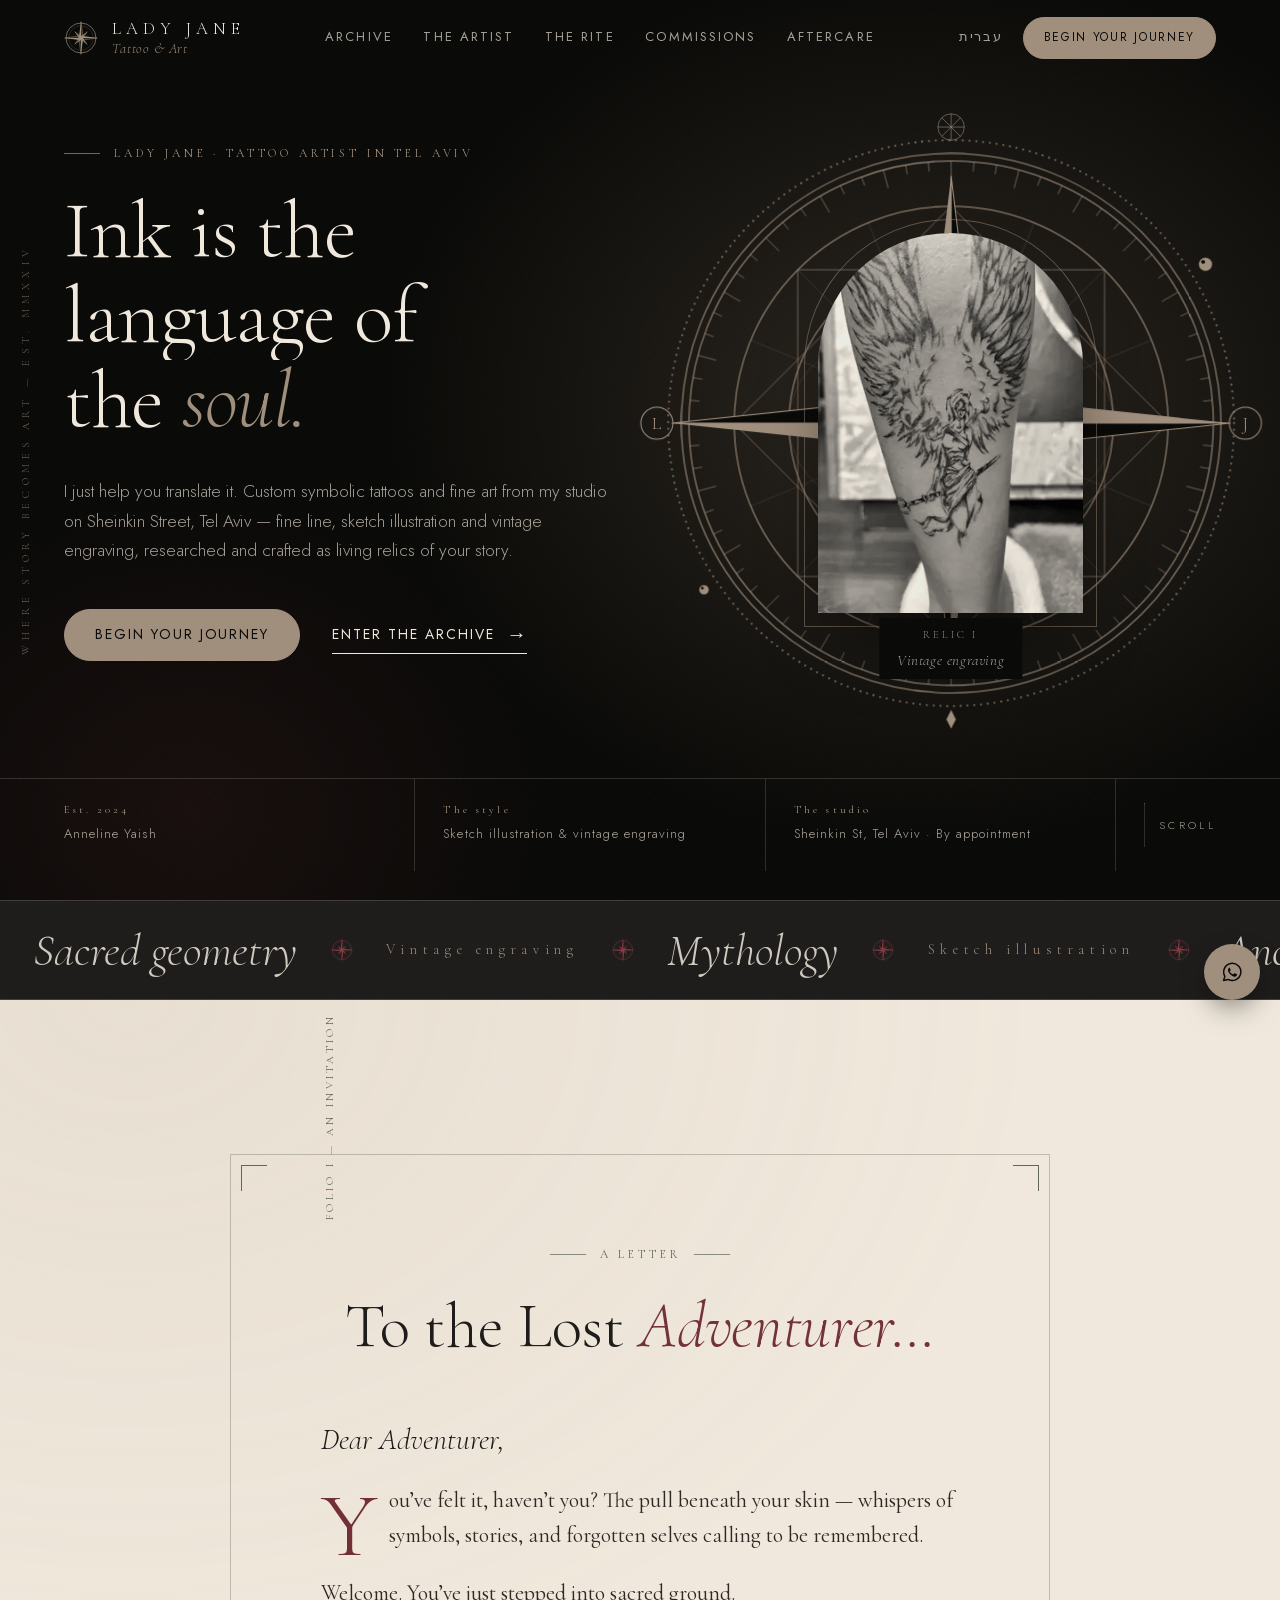
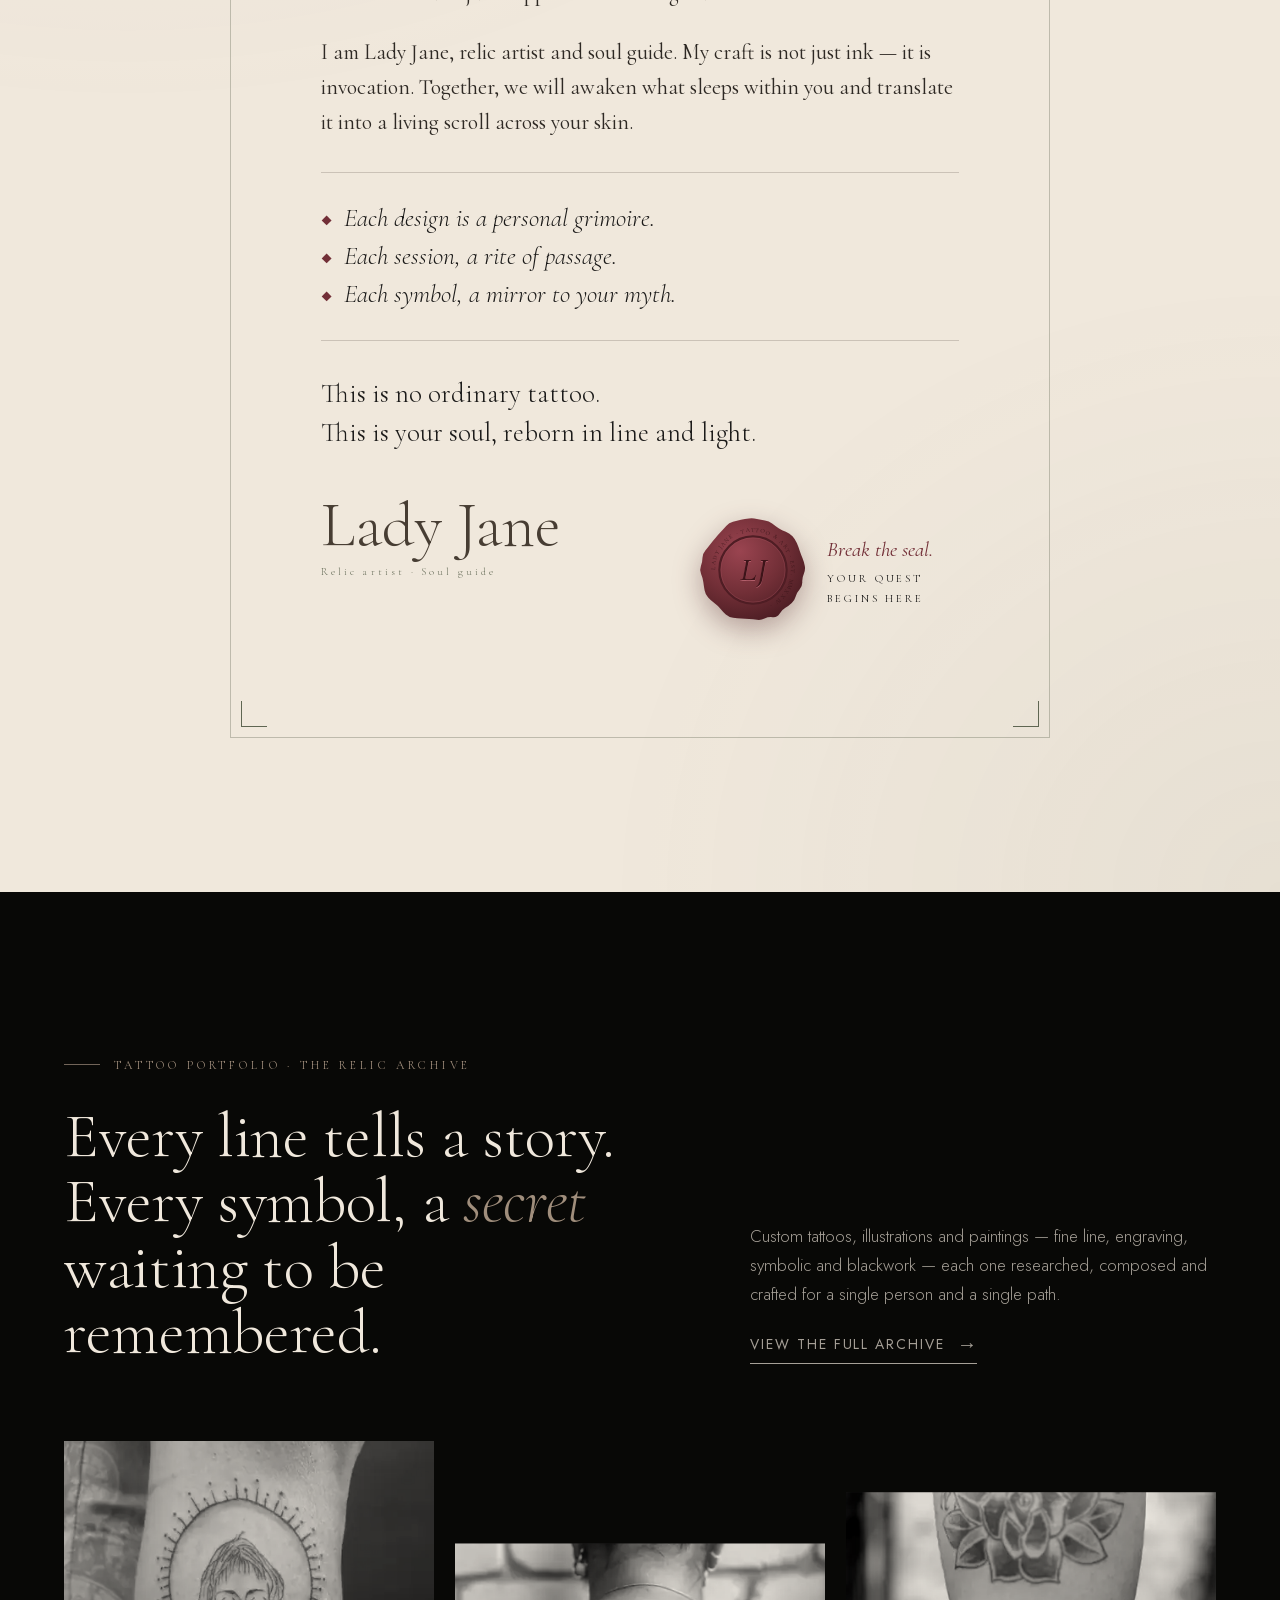
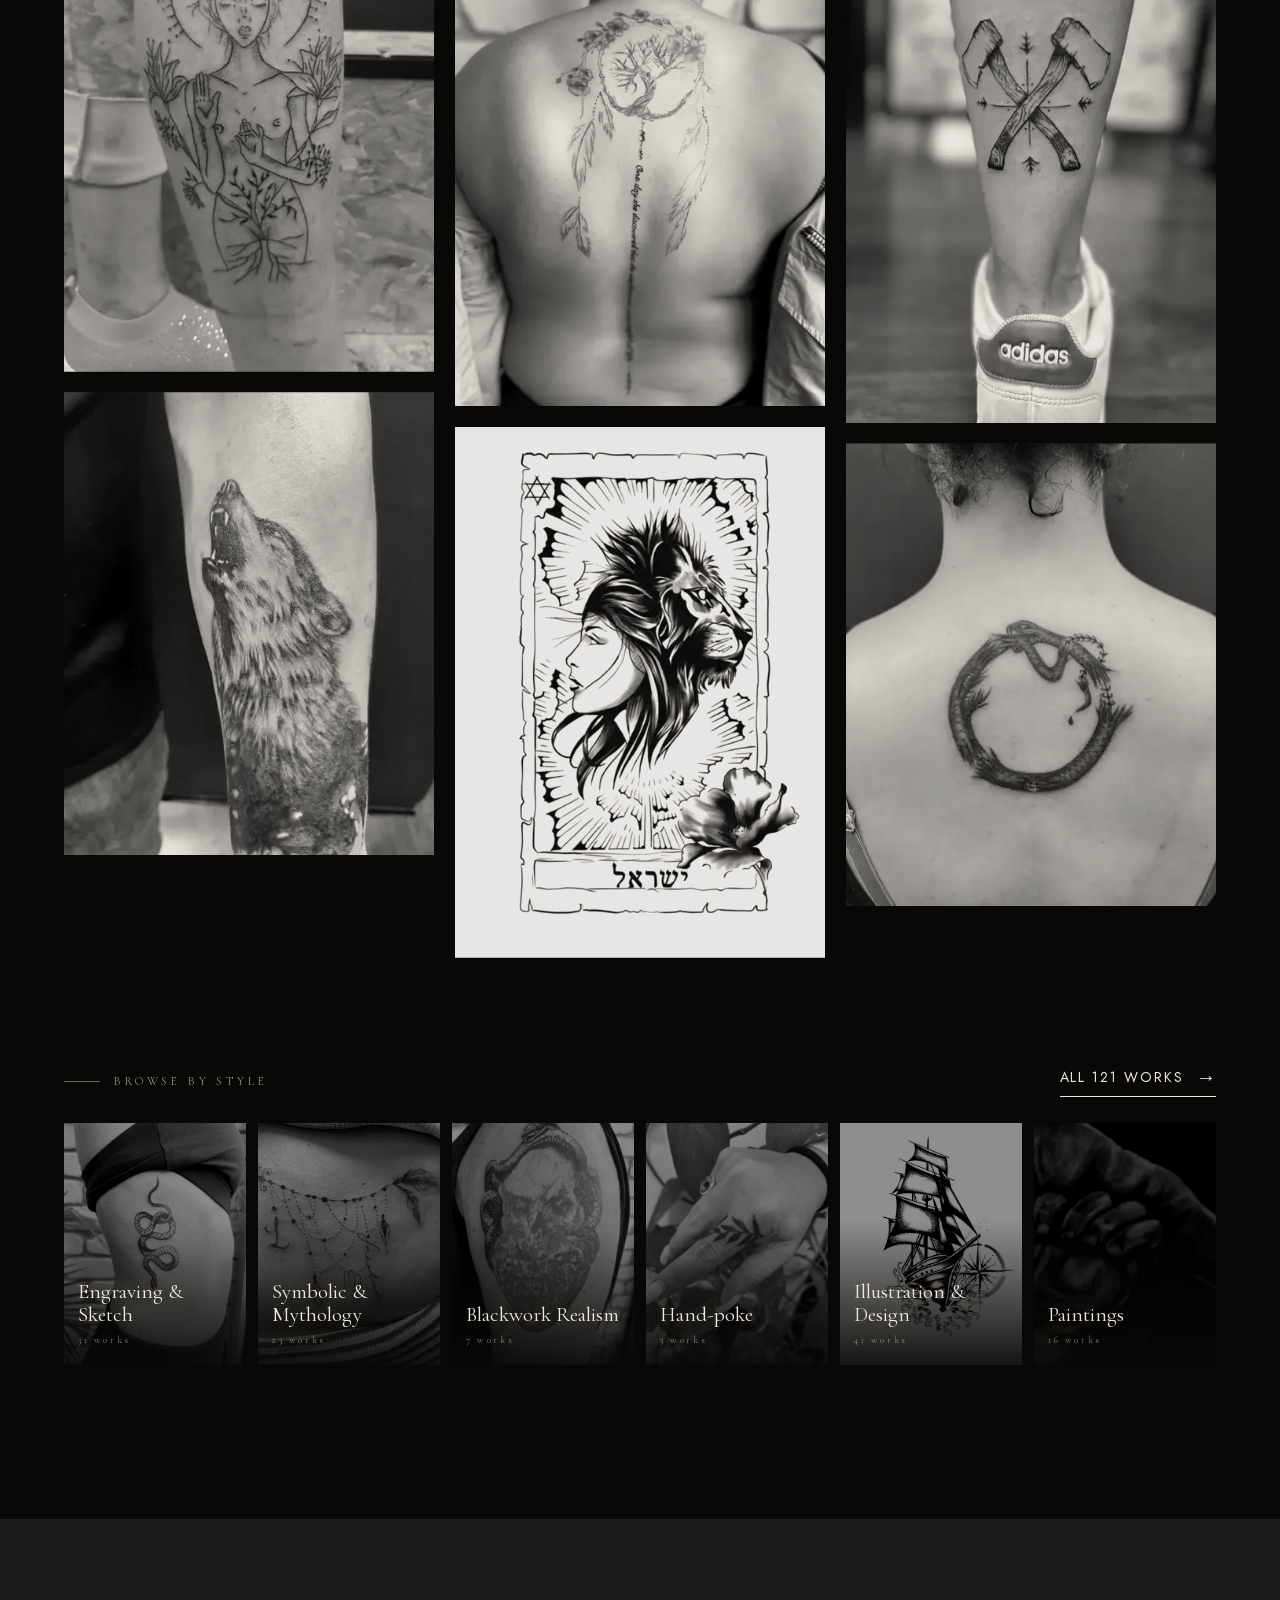
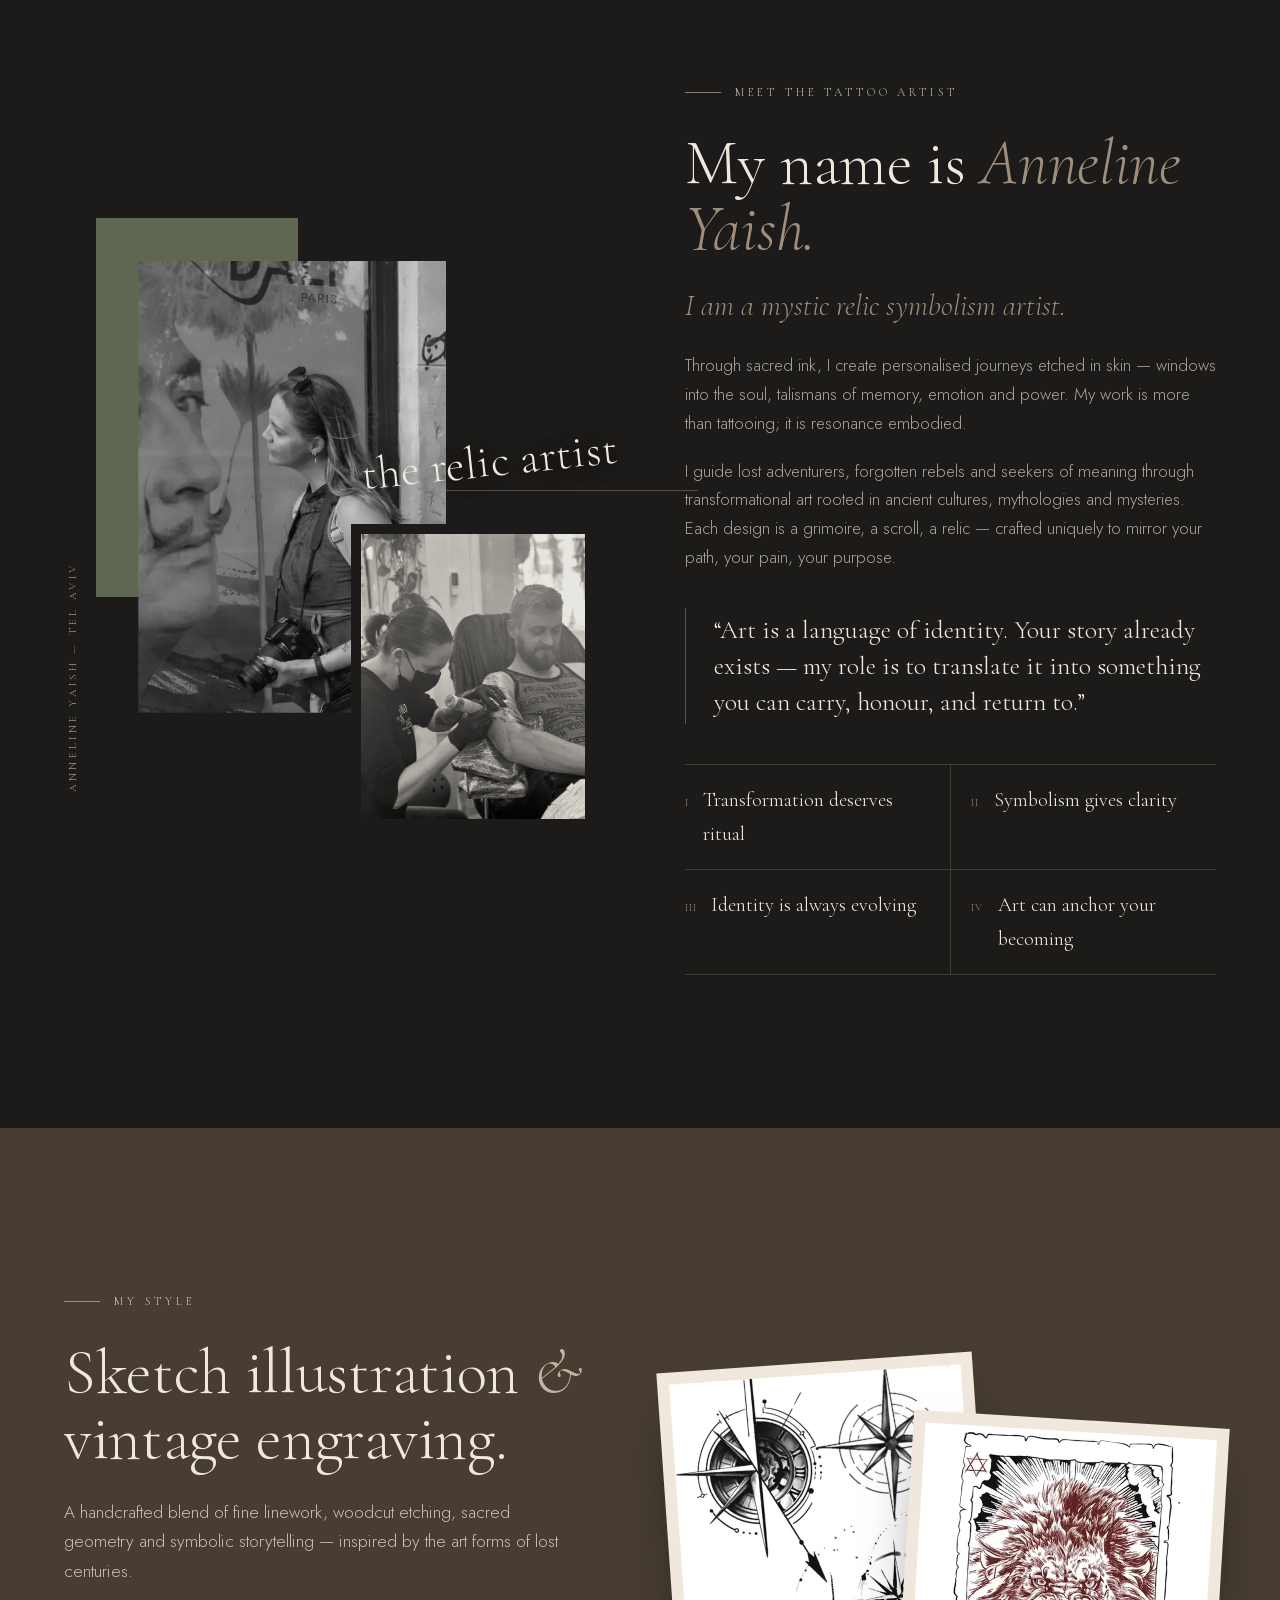
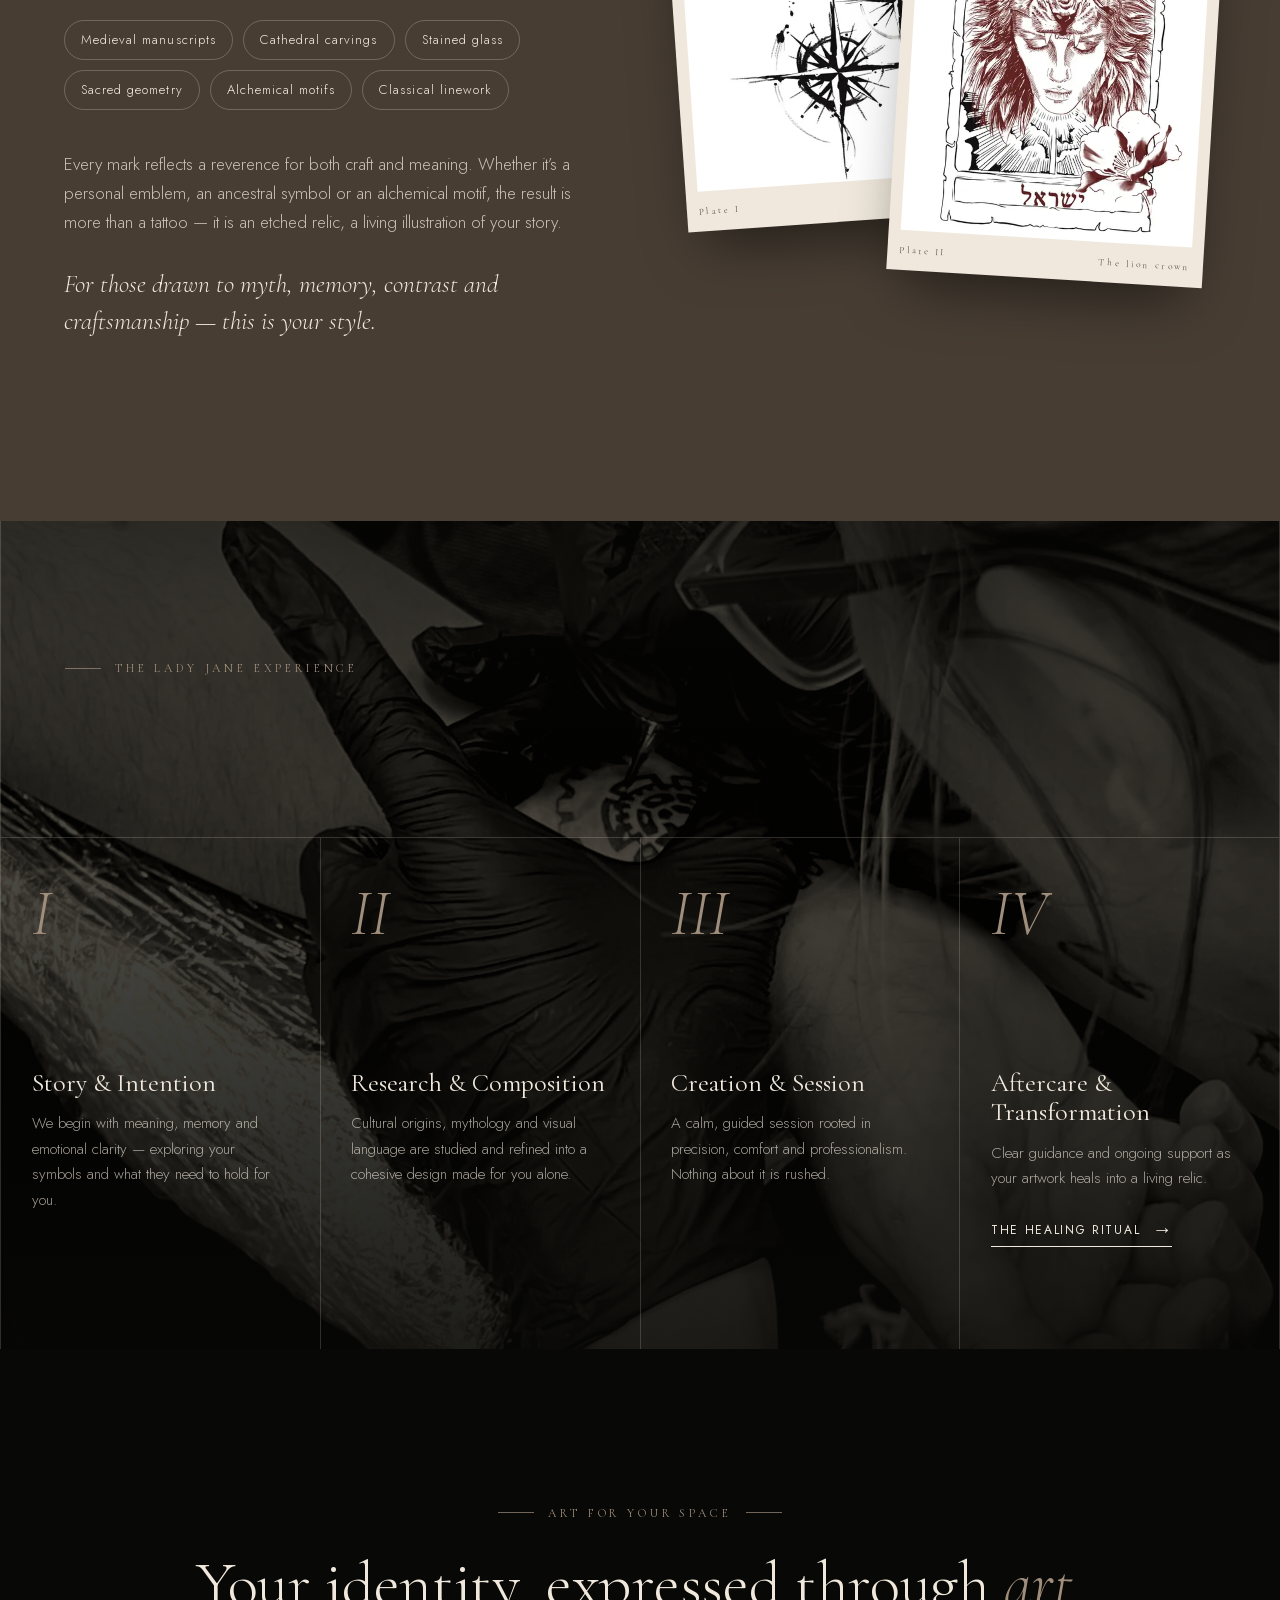
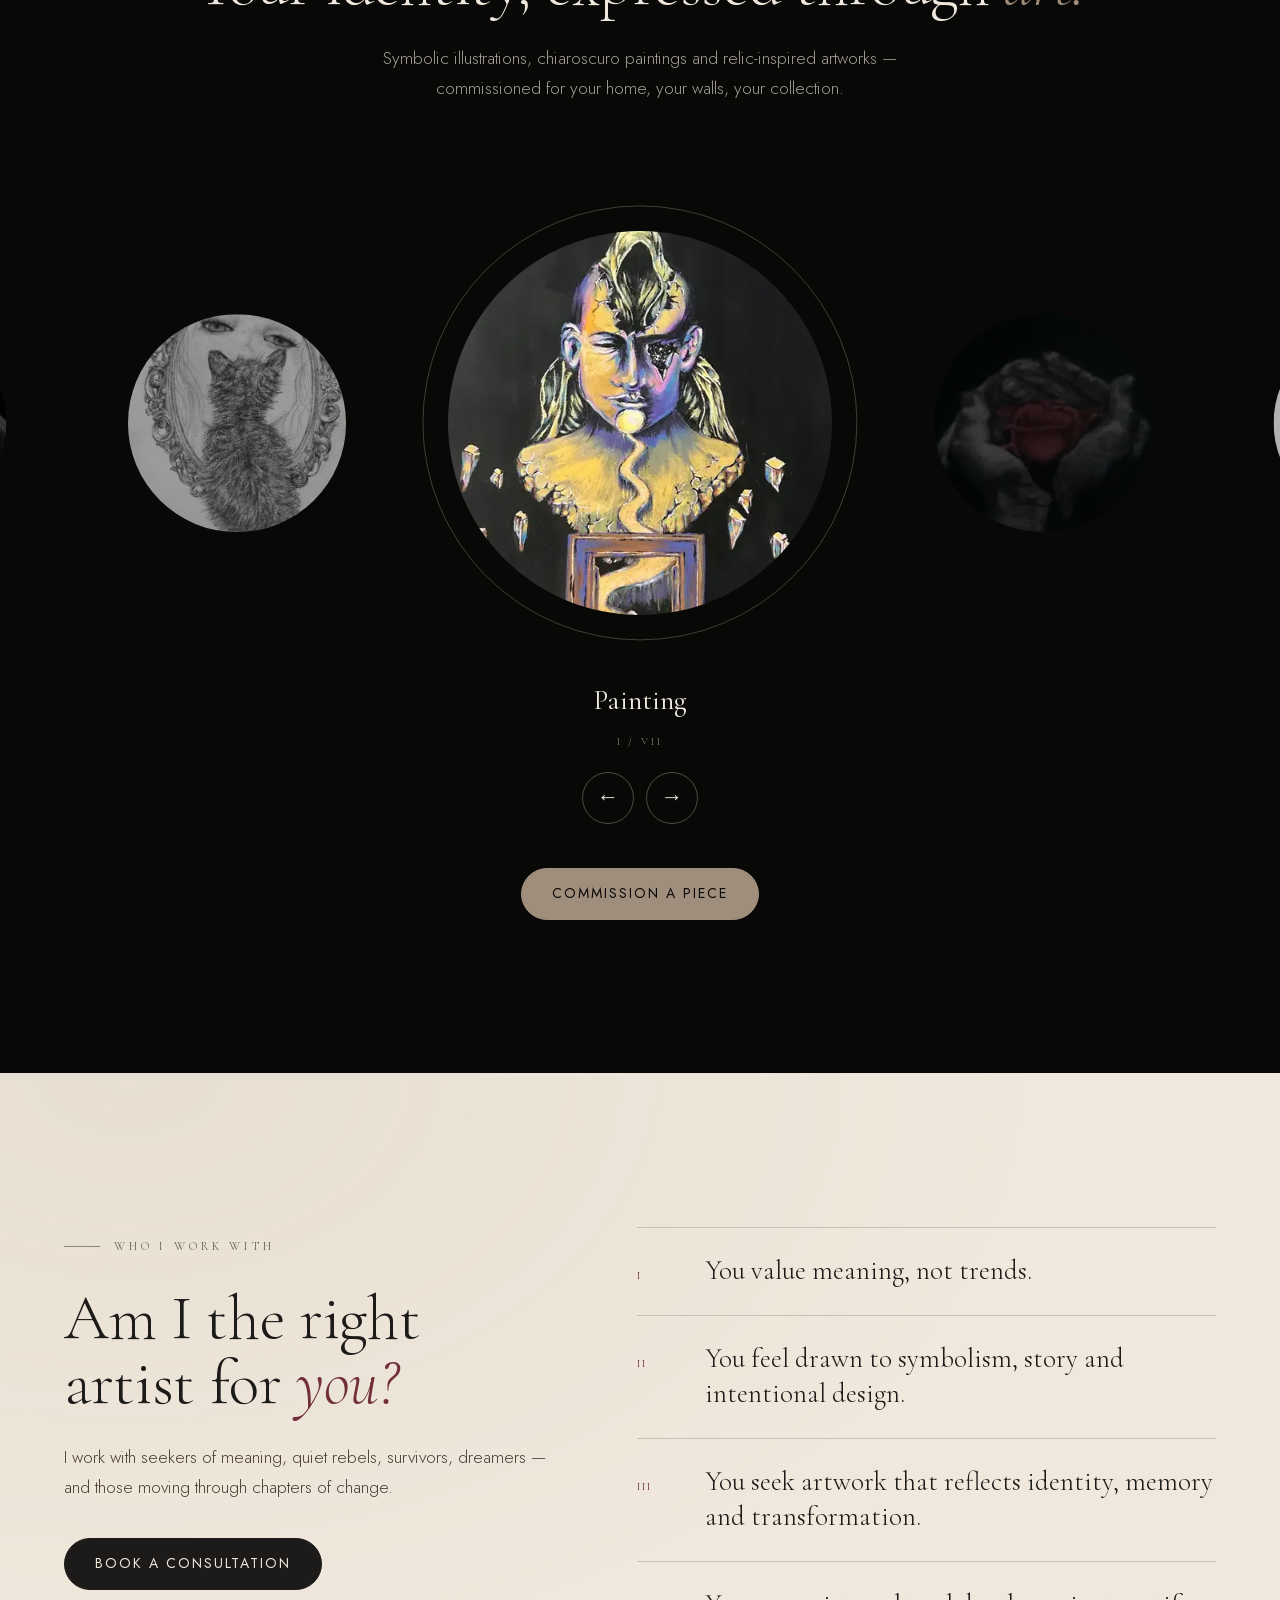
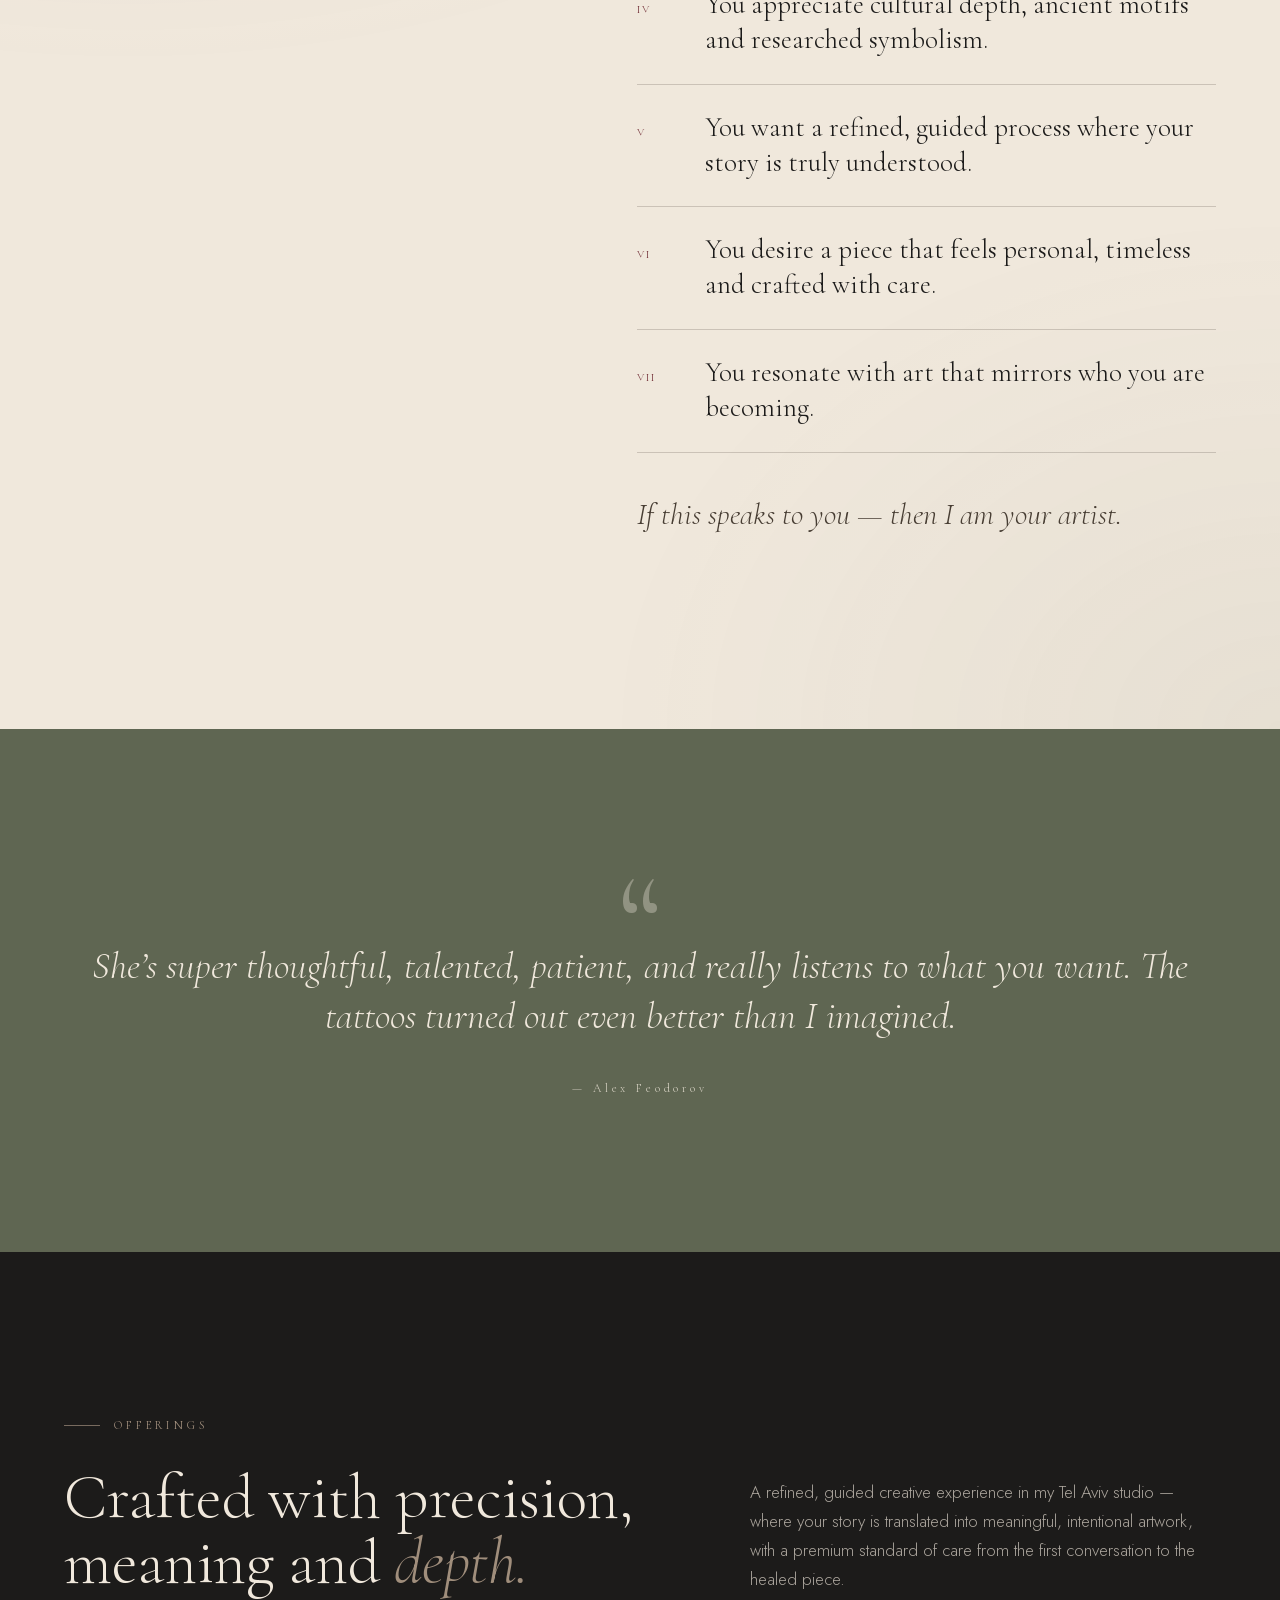
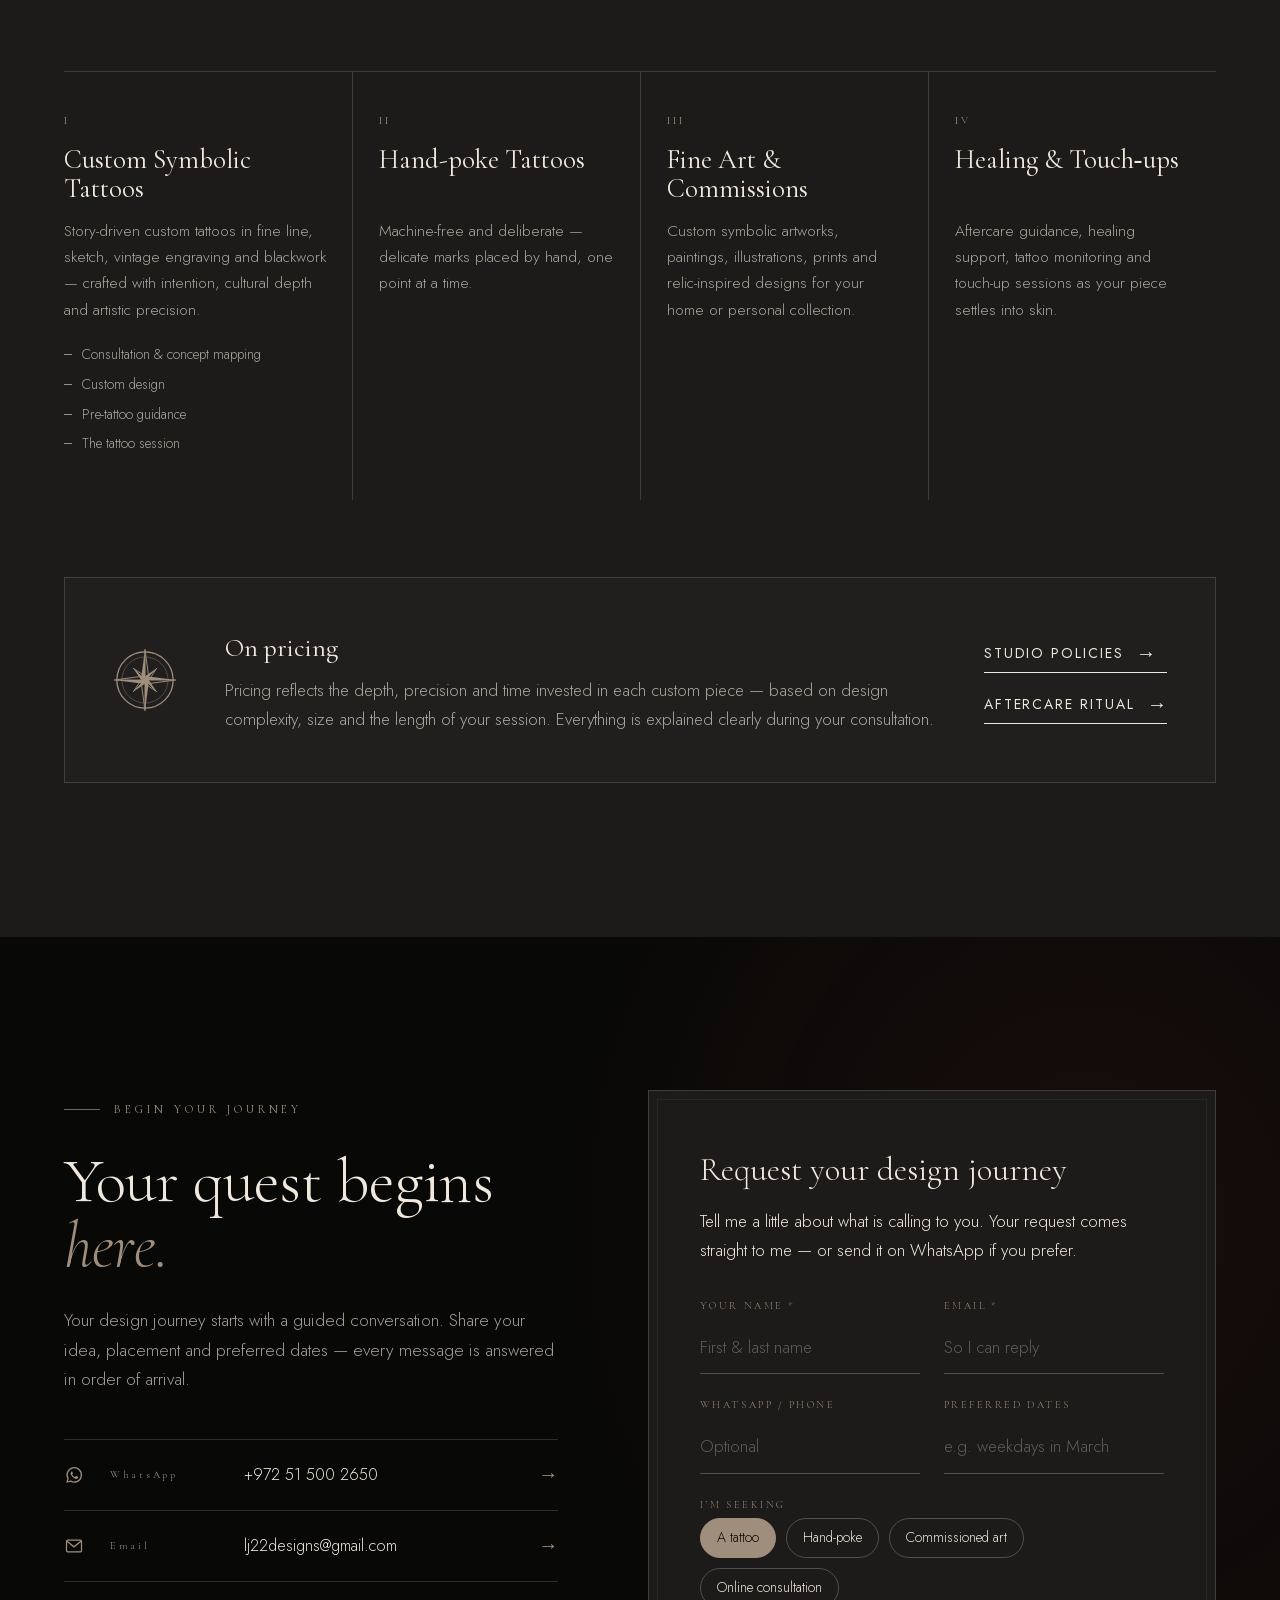
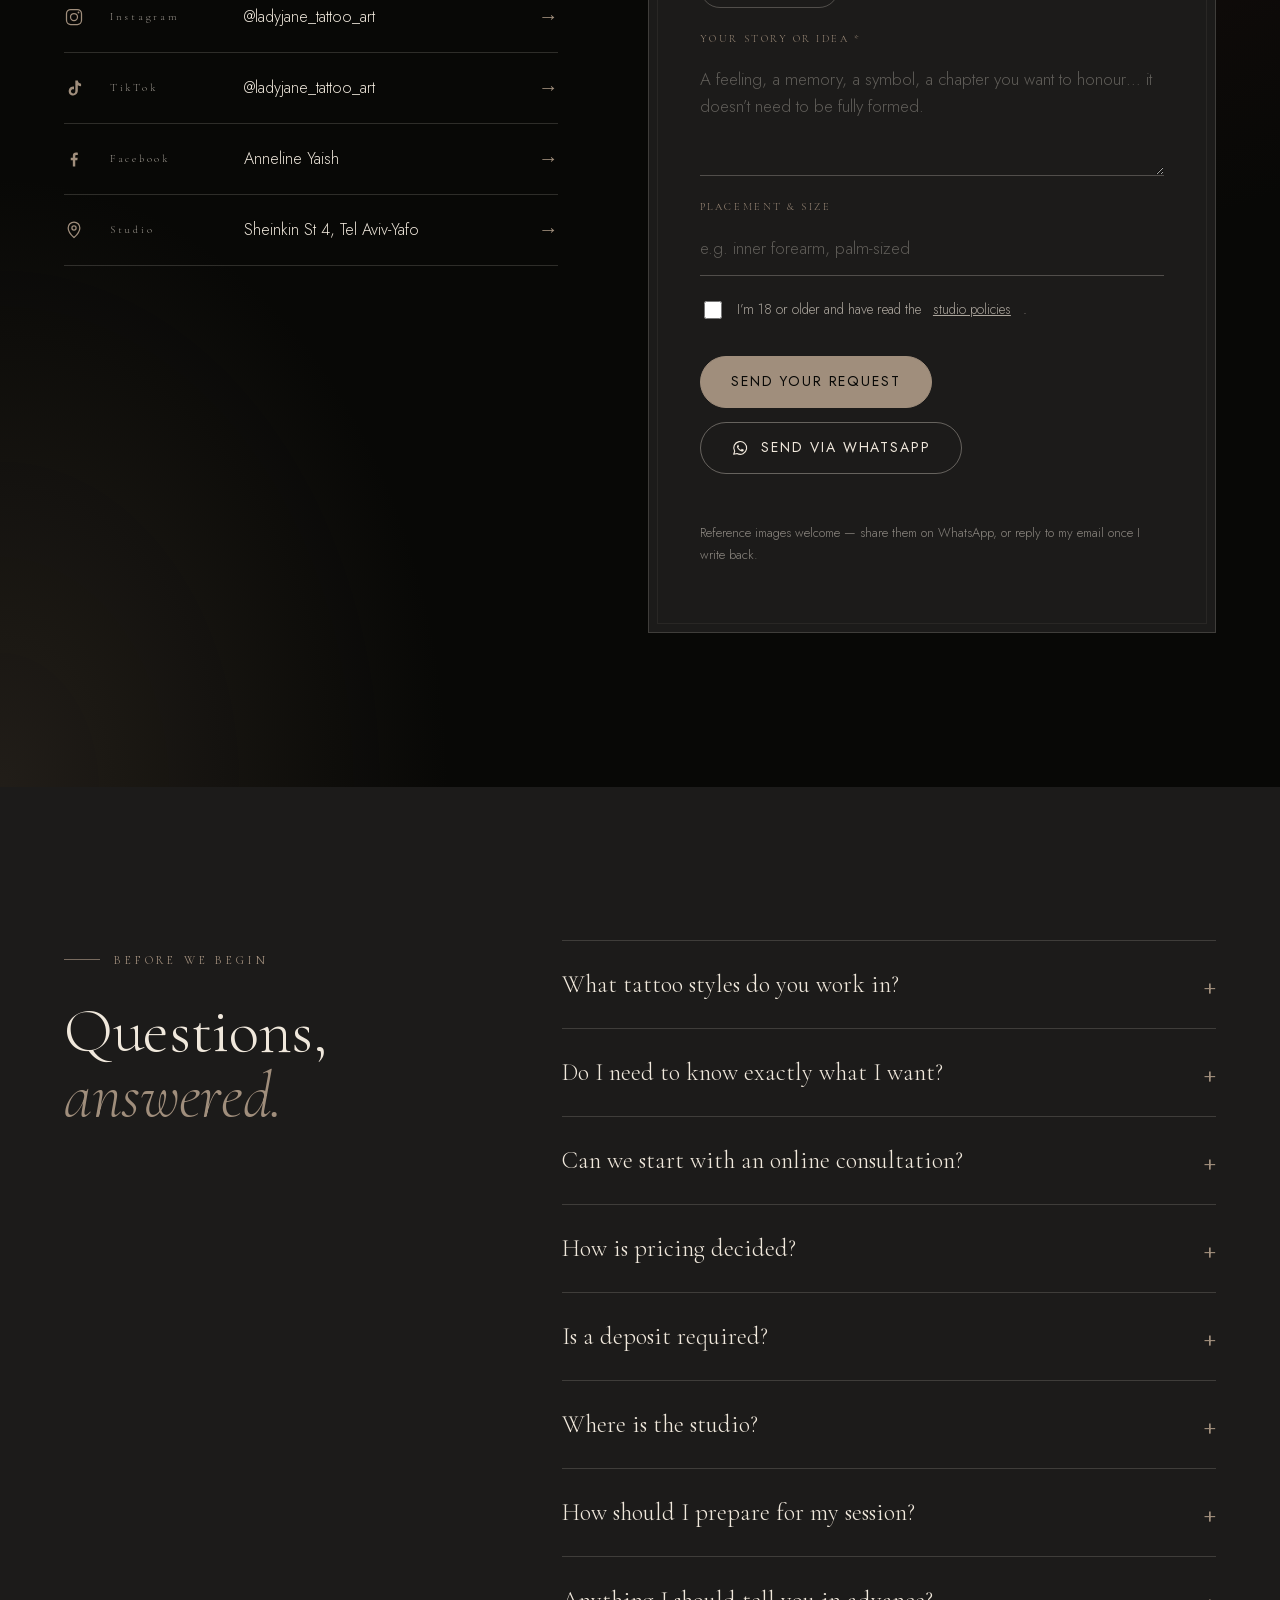
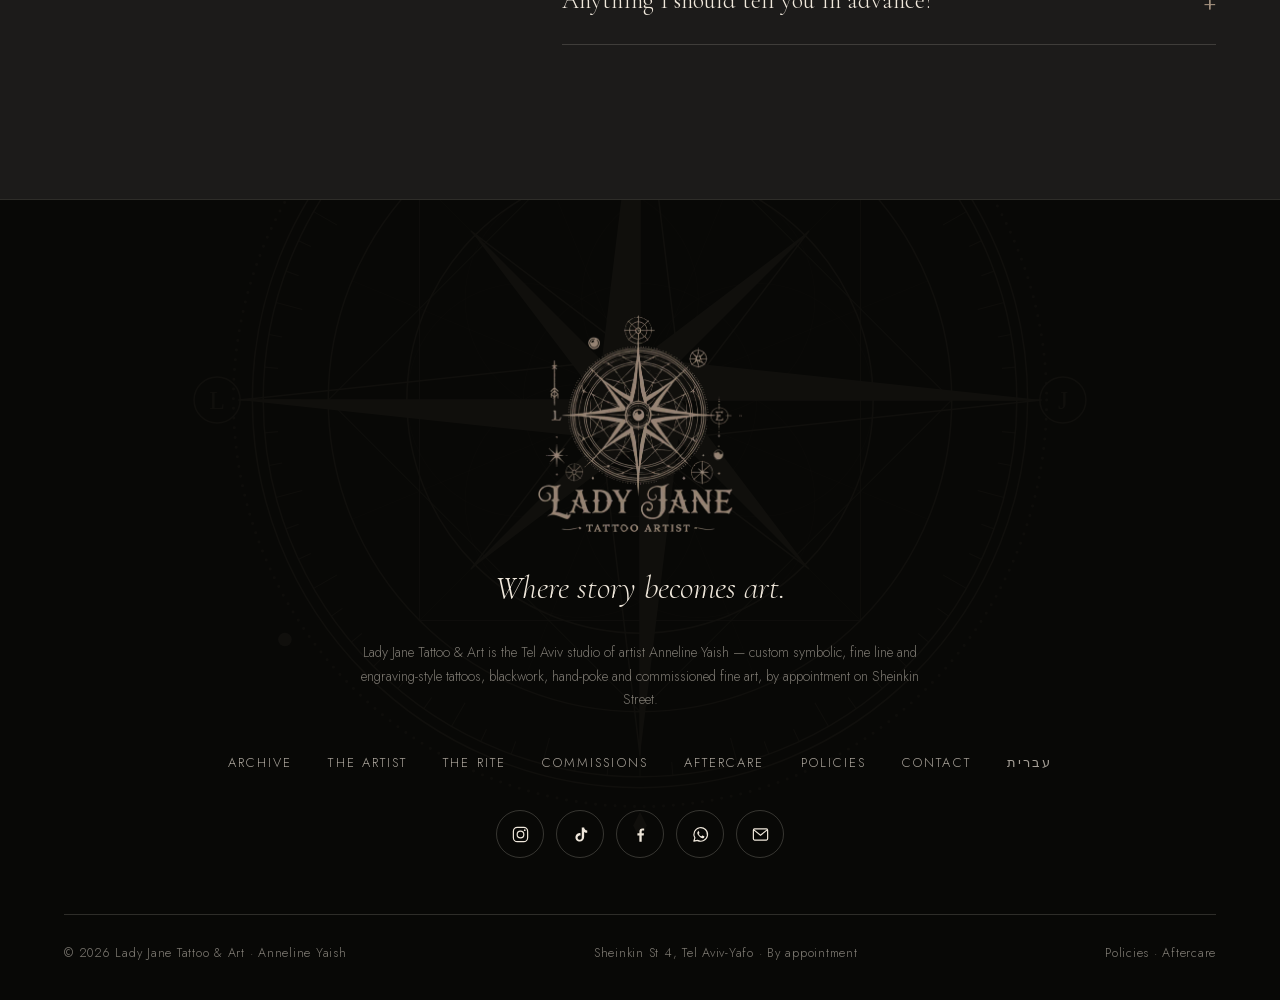
==== commit d4a4032c: "Lighter hero images and quicker compass draw-in - 320px variants for the hero slideshow images - Com" ====
--- a/index.html
+++ b/index.html
@@ -31,7 +31,7 @@
 <meta name="twitter:description" content="Custom symbolic tattoos by Anneline Yaish on Sheinkin St, Tel Aviv — fine line, sketch, vintage engraving, blackwork &amp; hand-poke. Book a consultation.">
 <link rel="preload" href="assets/fonts/cormorant-garamond-latin-normal.woff2" as="font" type="font/woff2" crossorigin>
 <link rel="preload" href="assets/fonts/jost-latin-normal.woff2" as="font" type="font/woff2" crossorigin>
-<link rel="stylesheet" href="assets/css/style.css?v=6a1d3004">
+<link rel="stylesheet" href="assets/css/style.css?v=b837b64f">
 <script>document.documentElement.classList.add('js')</script>
 <script type="application/ld+json">{"@context":"https://schema.org","@graph":[{"@type":"WebSite","@id":"https://ladyjanetattoo.com/#website","url":"https://ladyjanetattoo.com/","name":"Lady Jane Tattoo & Art","alternateName":["Lady Jane","Lady Jane Tattoo","LadyJane Tattoo Art","ליידי ג׳יין קעקועים","ליידי ג׳יין"],"inLanguage":"en","publisher":{"@id":"https://ladyjanetattoo.com/#studio"}},{"@type":"TattooParlor","@id":"https://ladyjanetattoo.com/#studio","name":"Lady Jane Tattoo & Art","alternateName":["Lady Jane","Lady Jane Tattoo","LadyJane Tattoo Art","ליידי ג׳יין קעקועים","ליידי ג׳יין"],"description":"Tel Aviv tattoo and fine-art studio of artist Anneline Yaish: custom symbolic, fine line, sketch and vintage engraving style tattoos, blackwork realism, hand-poke and commissioned paintings. By appointment.","url":"https://ladyjanetattoo.com/","logo":"https://ladyjanetattoo.com/assets/img/brand/emblem.webp","image":["https://ladyjanetattoo.com/assets/img/brand/og.jpg","https://ladyjanetattoo.com/assets/img/work/engraving-01.webp","https://ladyjanetattoo.com/assets/img/work/symbolic-01.webp","https://ladyjanetattoo.com/assets/img/work/engraving-03.webp"],"telephone":"+972515002650","email":"lj22designs@gmail.com","address":{"@type":"PostalAddress","streetAddress":"Sheinkin St 4","addressLocality":"Tel Aviv-Yafo","addressRegion":"Tel Aviv District","addressCountry":"IL"},"areaServed":[{"@type":"City","name":"Tel Aviv-Yafo"},{"@type":"Country","name":"Israel"}],"foundingDate":"2024","founder":{"@id":"https://ladyjanetattoo.com/#anneline"},"employee":{"@id":"https://ladyjanetattoo.com/#anneline"},"knowsAbout":["Fine line tattoos","Sketch illustration tattoos","Vintage engraving tattoos","Woodcut style tattoos","Symbolic tattoos","Mythology tattoos","Sacred geometry tattoos","Blackwork realism","Hand-poke tattoos","Custom tattoo design","Chiaroscuro painting"],"hasOfferCatalog":{"@type":"OfferCatalog","name":"Tattoo & fine art services","itemListElement":[{"@type":"Offer","itemOffered":{"@type":"Service","name":"Custom symbolic tattoo design","description":"Story-driven custom tattoos in fine line, sketch illustration, vintage engraving and blackwork, from consultation and concept mapping to the session.","provider":{"@id":"https://ladyjanetattoo.com/#studio"},"areaServed":{"@type":"City","name":"Tel Aviv-Yafo"}}},{"@type":"Offer","itemOffered":{"@type":"Service","name":"Fine line tattoos","description":"Delicate, precise fine line tattoos with symbolic and botanical motifs.","provider":{"@id":"https://ladyjanetattoo.com/#studio"},"areaServed":{"@type":"City","name":"Tel Aviv-Yafo"}}},{"@type":"Offer","itemOffered":{"@type":"Service","name":"Vintage engraving & woodcut style tattoos","description":"Sketch illustration and wood-engraving inspired tattoos drawing on medieval manuscripts, cathedral carvings and sacred geometry.","provider":{"@id":"https://ladyjanetattoo.com/#studio"},"areaServed":{"@type":"City","name":"Tel Aviv-Yafo"}}},{"@type":"Offer","itemOffered":{"@type":"Service","name":"Blackwork realism tattoos","description":"Black and grey realism with chiaroscuro contrast.","provider":{"@id":"https://ladyjanetattoo.com/#studio"},"areaServed":{"@type":"City","name":"Tel Aviv-Yafo"}}},{"@type":"Offer","itemOffered":{"@type":"Service","name":"Hand-poke tattoos","description":"Machine-free tattoos placed by hand, one point at a time.","provider":{"@id":"https://ladyjanetattoo.com/#studio"},"areaServed":{"@type":"City","name":"Tel Aviv-Yafo"}}},{"@type":"Offer","itemOffered":{"@type":"Service","name":"Commissioned fine art","description":"Custom symbolic paintings, illustrations and prints for the home or a personal collection.","provider":{"@id":"https://ladyjanetattoo.com/#studio"},"areaServed":{"@type":"City","name":"Tel Aviv-Yafo"}}},{"@type":"Offer","itemOffered":{"@type":"Service","name":"Online tattoo consultation","description":"A 15-minute online consultation for tattoo or art & design commissions.","provider":{"@id":"https://ladyjanetattoo.com/#studio"},"areaServed":{"@type":"City","name":"Tel Aviv-Yafo"}}},{"@type":"Offer","itemOffered":{"@type":"Service","name":"Healing support & touch-ups","description":"Aftercare guidance, tattoo monitoring and touch-up sessions.","provider":{"@id":"https://ladyjanetattoo.com/#studio"},"areaServed":{"@type":"City","name":"Tel Aviv-Yafo"}}}]},"sameAs":["https://www.instagram.com/ladyjane_tattoo_art/","https://www.tiktok.com/@ladyjane_tattoo_art","https://www.facebook.com/annelineyaish22/"],"contactPoint":{"@type":"ContactPoint","contactType":"bookings","telephone":"+972515002650","email":"lj22designs@gmail.com","url":"https://ladyjanetattoo.com/#begin","availableLanguage":["English","Hebrew"]}},{"@type":"Person","@id":"https://ladyjanetattoo.com/#anneline","name":"Anneline Yaish","alternateName":"Lady Jane","jobTitle":"Tattoo artist and fine artist","image":"https://ladyjanetattoo.com/assets/img/artist/portrait-dali.webp","worksFor":{"@id":"https://ladyjanetattoo.com/#studio"},"sameAs":["https://www.instagram.com/ladyjane_tattoo_art/","https://www.tiktok.com/@ladyjane_tattoo_art","https://www.facebook.com/annelineyaish22/"]},{"@type":"FAQPage","@id":"https://ladyjanetattoo.com/#faq","inLanguage":"en","mainEntity":[{"@type":"Question","name":"What tattoo styles do you work in?","acceptedAnswer":{"@type":"Answer","text":"Custom, story-driven tattoos in fine line, sketch illustration, vintage engraving and woodcut style, sacred geometry, symbolic and mythological motifs, blackwork realism and hand-poke. Every design is created just for you."}},{"@type":"Question","name":"Do I need to know exactly what I want?","acceptedAnswer":{"@type":"Answer","text":"No. Many clients come with a feeling, an idea or a symbolic intention. We develop the story together — that’s what the consultation is for."}},{"@type":"Question","name":"Can we start with an online consultation?","acceptedAnswer":{"@type":"Answer","text":"Yes. A 15-minute online consultation is available for tattoos, and a separate one for art & design commissions. Choose “Online consultation” in the form above or message me on WhatsApp."}},{"@type":"Question","name":"How is pricing decided?","acceptedAnswer":{"@type":"Answer","text":"By design complexity, size and the length of your session. Every detail is explained during consultation, before anything is booked."}},{"@type":"Question","name":"Is a deposit required?","acceptedAnswer":{"@type":"Answer","text":"Yes — bookings require a non-refundable deposit that goes toward your final price. You may reschedule once, with at least 24 hours’ notice."}},{"@type":"Question","name":"Where is the studio?","acceptedAnswer":{"@type":"Answer","text":"On Sheinkin Street (Sheinkin St 4) in central Tel Aviv-Yafo. Sessions are by appointment only — send a request above or message me on WhatsApp to book."}},{"@type":"Question","name":"How should I prepare for my session?","acceptedAnswer":{"@type":"Answer","text":"Eat beforehand, bring water and snacks, and come with clean skin and comfortable clothes. No alcohol, and skip heavy gym sessions right before. If you’re nervous, tell me — I’m here to help."}},{"@type":"Question","name":"Anything I should tell you in advance?","acceptedAnswer":{"@type":"Answer","text":"Please share any allergies or medical conditions, and let me know if you’re pregnant or breastfeeding. Diabetic clients will need a clearance letter from their doctor. You must be 18+ with ID."}}]}]}</script>
 </head>
@@ -108,11 +108,11 @@
           <svg class="compass is-drawing" viewBox="-332 -332 664 664" aria-hidden="true" focusable="false"><g class="compass-spin"><circle class="c-dots" r="300"/><circle class="c-draw" r="286" pathLength="1"/><circle class="c-draw" r="278" pathLength="1"/><circle class="c-draw" r="230" pathLength="1"/><circle class="c-draw" r="172" pathLength="1"/><path class="c-draw c-thin" d="M0.0 -278.0L0.0 -250.0M24.23 -276.94L23.36 -266.98M48.27 -273.78L46.54 -263.93M71.95 -268.53L66.78 -249.21M95.08 -261.23L91.66 -251.84M117.49 -251.95L113.26 -242.89M139.0 -240.76L129.0 -223.43M159.45 -227.72L153.72 -219.53M178.69 -212.96L172.27 -205.3M196.58 -196.58L182.43 -182.43M212.96 -178.69L205.3 -172.27M227.72 -159.45L219.53 -153.72M240.76 -139.0L223.43 -129.0M251.95 -117.49L242.89 -113.26M261.23 -95.08L251.84 -91.66M268.53 -71.95L249.21 -66.78M273.78 -48.27L263.93 -46.54M276.94 -24.23L266.98 -23.36M278.0 0.0L250.0 0.0M276.94 24.23L266.98 23.36M273.78 48.27L263.93 46.54M268.53 71.95L249.21 66.78M261.23 95.08L251.84 91.66M251.95 117.49L242.89 113.26M240.76 139.0L223.43 129.0M227.72 159.45L219.53 153.72M212.96 178.69L205.3 172.27M196.58 196.58L182.43 182.43M178.69 212.96L172.27 205.3M159.45 227.72L153.72 219.53M139.0 240.76L129.0 223.43M117.49 251.95L113.26 242.89M95.08 261.23L91.66 251.84M71.95 268.53L66.78 249.21M48.27 273.78L46.54 263.93M24.23 276.94L23.36 266.98M0.0 278.0L0.0 250.0M-24.23 276.94L-23.36 266.98M-48.27 273.78L-46.54 263.93M-71.95 268.53L-66.78 249.21M-95.08 261.23L-91.66 251.84M-117.49 251.95L-113.26 242.89M-139.0 240.76L-129.0 223.43M-159.45 227.72L-153.72 219.53M-178.69 212.96L-172.27 205.3M-196.58 196.58L-182.43 182.43M-212.96 178.69L-205.3 172.27M-227.72 159.45L-219.53 153.72M-240.76 139.0L-223.43 129.0M-251.95 117.49L-242.89 113.26M-261.23 95.08L-251.84 91.66M-268.53 71.95L-249.21 66.78M-273.78 48.27L-263.93 46.54M-276.94 24.23L-266.98 23.36M-278.0 0.0L-250.0 0.0M-276.94 -24.23L-266.98 -23.36M-273.78 -48.27L-263.93 -46.54M-268.53 -71.95L-249.21 -66.78M-261.23 -95.08L-251.84 -91.66M-251.95 -117.49L-242.89 -113.26M-240.76 -139.0L-223.43 -129.0M-227.72 -159.45L-219.53 -153.72M-212.96 -178.69L-205.3 -172.27M-196.58 -196.58L-182.43 -182.43M-178.69 -212.96L-172.27 -205.3M-159.45 -227.72L-153.72 -219.53M-139.0 -240.76L-129.0 -223.43M-117.49 -251.95L-113.26 -242.89M-95.08 -261.23L-91.66 -251.84M-71.95 -268.53L-66.78 -249.21M-48.27 -273.78L-46.54 -263.93M-24.23 -276.94L-23.36 -266.98" pathLength="1"/><path class="c-draw c-thin" d="M0.0 -230.0L230.0 0.0L0.0 230.0L-230.0 0.0Z" pathLength="1"/><path class="c-draw c-thin" d="M162.63 -162.63L162.63 162.63L-162.63 162.63L-162.63 -162.63Z" pathLength="1"/><g class="c-seed"><circle class="c-draw c-thin" r="86" pathLength="1"/><circle class="c-draw c-thin" cx="43.0" cy="-74.48" r="86" pathLength="1"/><circle class="c-draw c-thin" cx="86.0" cy="0.0" r="86" pathLength="1"/><circle class="c-draw c-thin" cx="43.0" cy="74.48" r="86" pathLength="1"/><circle class="c-draw c-thin" cx="-43.0" cy="74.48" r="86" pathLength="1"/><circle class="c-draw c-thin" cx="-86.0" cy="0.0" r="86" pathLength="1"/><circle class="c-draw c-thin" cx="-43.0" cy="-74.48" r="86" pathLength="1"/></g><path class="c-draw c-faint" d="M0.0 -50.0L0.0 -230.0M19.13 -46.19L88.02 -212.49M35.36 -35.36L162.63 -162.63M46.19 -19.13L212.49 -88.02M50.0 0.0L230.0 0.0M46.19 19.13L212.49 88.02M35.36 35.36L162.63 162.63M19.13 46.19L88.02 212.49M0.0 50.0L0.0 230.0M-19.13 46.19L-88.02 212.49M-35.36 35.36L-162.63 162.63M-46.19 19.13L-212.49 88.02M-50.0 0.0L-230.0 0.0M-46.19 -19.13L-212.49 -88.02M-35.36 -35.36L-162.63 -162.63M-19.13 -46.19L-88.02 -212.49" pathLength="1"/><g class="c-star"><path class="c-fill" d="M0 0L0.0 -30.0L124.45 -124.45Z"/><path class="c-shade" d="M0 0L124.45 -124.45L30.0 0.0Z"/><path class="c-fill" d="M0 0L30.0 0.0L124.45 124.45Z"/><path class="c-shade" d="M0 0L124.45 124.45L0.0 30.0Z"/><path class="c-fill" d="M0 0L0.0 30.0L-124.45 124.45Z"/><path class="c-shade" d="M0 0L-124.45 124.45L-30.0 0.0Z"/><path class="c-fill" d="M0 0L-30.0 0.0L-124.45 -124.45Z"/><path class="c-shade" d="M0 0L-124.45 -124.45L-0.0 -30.0Z"/><path class="c-fill" d="M0 0L-28.28 -28.28L0.0 -262.0Z"/><path class="c-shade" d="M0 0L0.0 -262.0L28.28 -28.28Z"/><path class="c-fill" d="M0 0L28.28 -28.28L296.0 0.0Z"/><path class="c-shade" d="M0 0L296.0 0.0L28.28 28.28Z"/><path class="c-fill" d="M0 0L28.28 28.28L0.0 262.0Z"/><path class="c-shade" d="M0 0L0.0 262.0L-28.28 28.28Z"/><path class="c-fill" d="M0 0L-28.28 28.28L-296.0 0.0Z"/><path class="c-shade" d="M0 0L-296.0 0.0L-28.28 -28.28Z"/></g><circle class="c-hub" r="24"/><circle class="c-pupil" r="12"/><circle class="c-glint" cx="-4" cy="-4" r="3.2"/></g><g class="compass-orn"><circle class="c-draw" cx="-312" cy="0" r="17" pathLength="1"/><text class="c-letter" x="-312" y="6.5" text-anchor="middle">L</text><circle class="c-draw" cx="312" cy="0" r="17" pathLength="1"/><text class="c-letter" x="312" y="6.5" text-anchor="middle">J</text><circle class="c-draw c-thin" cx="0" cy="-314" r="14" pathLength="1"/><path class="c-draw c-thin" d="M14.0 -314.0L-14.0 -314.0M9.9 -304.1L-9.9 -323.9M0.0 -300.0L0.0 -328.0M-9.9 -304.1L9.9 -323.9" pathLength="1"/><circle class="c-pupil" cx="269.68" cy="-168.51" r="7"/><circle class="c-glint" cx="267.23" cy="-170.96" r="2.10"/><circle class="c-pupil" cx="-261.98" cy="176.7" r="5"/><circle class="c-glint" cx="-263.73" cy="174.95" r="1.50"/><path class="c-fill" d="M0 304L5 314L0 324L-5 314Z"/></g></svg>
           <div class="arch-frame">
             <div class="arch slides" data-slides>
-              <img width="720" height="960" class="is-active" src="assets/img/work/t/engraving-02.webp" srcset="assets/img/work/s/engraving-02.webp 480w, assets/img/work/t/engraving-02.webp 720w" sizes="(max-width: 900px) 40vw, 300px" alt="Winged engraving-style tattoo on a calf by Lady Jane" fetchpriority="high" data-cap="Vintage engraving">
-              <img width="720" height="960" src="assets/img/work/t/symbolic-02.webp" srcset="assets/img/work/s/symbolic-02.webp 480w, assets/img/work/t/symbolic-02.webp 720w" sizes="(max-width: 900px) 40vw, 300px" alt="Large symbolic thigh piece in fine line by Lady Jane" loading="lazy" data-cap="Symbolic &amp; mythology">
-              <img width="720" height="960" src="assets/img/work/t/engraving-05.webp" srcset="assets/img/work/s/engraving-05.webp 480w, assets/img/work/t/engraving-05.webp 720w" sizes="(max-width: 900px) 40vw, 300px" alt="Compass, moon and clock tattoo by Lady Jane" loading="lazy" data-cap="Sacred geometry">
-              <img width="720" height="1280" src="assets/img/work/t/realism-01.webp" srcset="assets/img/work/s/realism-01.webp 480w, assets/img/work/t/realism-01.webp 720w" sizes="(max-width: 900px) 40vw, 300px" alt="Blackwork bull skull tattoo by Lady Jane" loading="lazy" data-cap="Blackwork realism">
-              <img width="720" height="960" src="assets/img/work/t/engraving-04.webp" srcset="assets/img/work/s/engraving-04.webp 480w, assets/img/work/t/engraving-04.webp 720w" sizes="(max-width: 900px) 40vw, 300px" alt="Hamsa with an all-seeing eye tattoo by Lady Jane" loading="lazy" data-cap="Sketch illustration">
+              <img width="720" height="960" class="is-active" src="assets/img/work/t/engraving-02.webp" srcset="assets/img/work/x/engraving-02.webp 320w, assets/img/work/s/engraving-02.webp 480w, assets/img/work/t/engraving-02.webp 720w" sizes="(max-width: 900px) 40vw, 300px" alt="Winged engraving-style tattoo on a calf by Lady Jane" fetchpriority="high" data-cap="Vintage engraving">
+              <img width="720" height="960" src="assets/img/work/t/symbolic-02.webp" srcset="assets/img/work/x/symbolic-02.webp 320w, assets/img/work/s/symbolic-02.webp 480w, assets/img/work/t/symbolic-02.webp 720w" sizes="(max-width: 900px) 40vw, 300px" alt="Large symbolic thigh piece in fine line by Lady Jane" loading="lazy" data-cap="Symbolic &amp; mythology">
+              <img width="720" height="960" src="assets/img/work/t/engraving-05.webp" srcset="assets/img/work/x/engraving-05.webp 320w, assets/img/work/s/engraving-05.webp 480w, assets/img/work/t/engraving-05.webp 720w" sizes="(max-width: 900px) 40vw, 300px" alt="Compass, moon and clock tattoo by Lady Jane" loading="lazy" data-cap="Sacred geometry">
+              <img width="720" height="1280" src="assets/img/work/t/realism-01.webp" srcset="assets/img/work/x/realism-01.webp 320w, assets/img/work/s/realism-01.webp 480w, assets/img/work/t/realism-01.webp 720w" sizes="(max-width: 900px) 40vw, 300px" alt="Blackwork bull skull tattoo by Lady Jane" loading="lazy" data-cap="Blackwork realism">
+              <img width="720" height="960" src="assets/img/work/t/engraving-04.webp" srcset="assets/img/work/x/engraving-04.webp 320w, assets/img/work/s/engraving-04.webp 480w, assets/img/work/t/engraving-04.webp 720w" sizes="(max-width: 900px) 40vw, 300px" alt="Hamsa with an all-seeing eye tattoo by Lady Jane" loading="lazy" data-cap="Sketch illustration">
             </div>
             <p class="arch-caption" aria-live="polite">Relic <span data-slide-num>I</span> <em data-slide-cap>Vintage engraving</em></p>
           </div>
--- a/assets/css/style.css
+++ b/assets/css/style.css
@@ -290,13 +290,13 @@
 .plates .compass--static { opacity: .32; }
 
 /* line-drawing intro */
-.compass.is-drawing .c-draw { stroke-dasharray: 1; stroke-dashoffset: 1; animation: draw 2.8s var(--ease) forwards; }
-.compass.is-drawing .c-seed .c-draw { animation-delay: .6s; animation-duration: 3.4s; }
-.compass.is-drawing .c-faint { animation-delay: 1s; }
+.compass.is-drawing .c-draw { stroke-dasharray: 1; stroke-dashoffset: 1; animation: draw 1.6s var(--ease) forwards; }
+.compass.is-drawing .c-seed .c-draw { animation-delay: .3s; animation-duration: 1.6s; }
+.compass.is-drawing .c-faint { animation-delay: .4s; }
 .compass.is-drawing .c-star, .compass.is-drawing .c-hub, .compass.is-drawing .c-pupil,
 .compass.is-drawing .c-glint, .compass.is-drawing .c-dots, .compass.is-drawing .c-letter,
-.compass.is-drawing .compass-orn .c-fill { opacity: 0; animation: fade 1.6s var(--ease) 1.4s forwards; }
-.compass.is-drawing .c-dots { animation-delay: .4s; }
+.compass.is-drawing .compass-orn .c-fill { opacity: 0; animation: fade .9s var(--ease) .7s forwards; }
+.compass.is-drawing .c-dots { animation-delay: .2s; }
 @keyframes draw { to { stroke-dashoffset: 0; } }
 @keyframes fade { to { opacity: 1; } }
 .compass.is-drawing .c-dots { animation-name: fadeDots; }
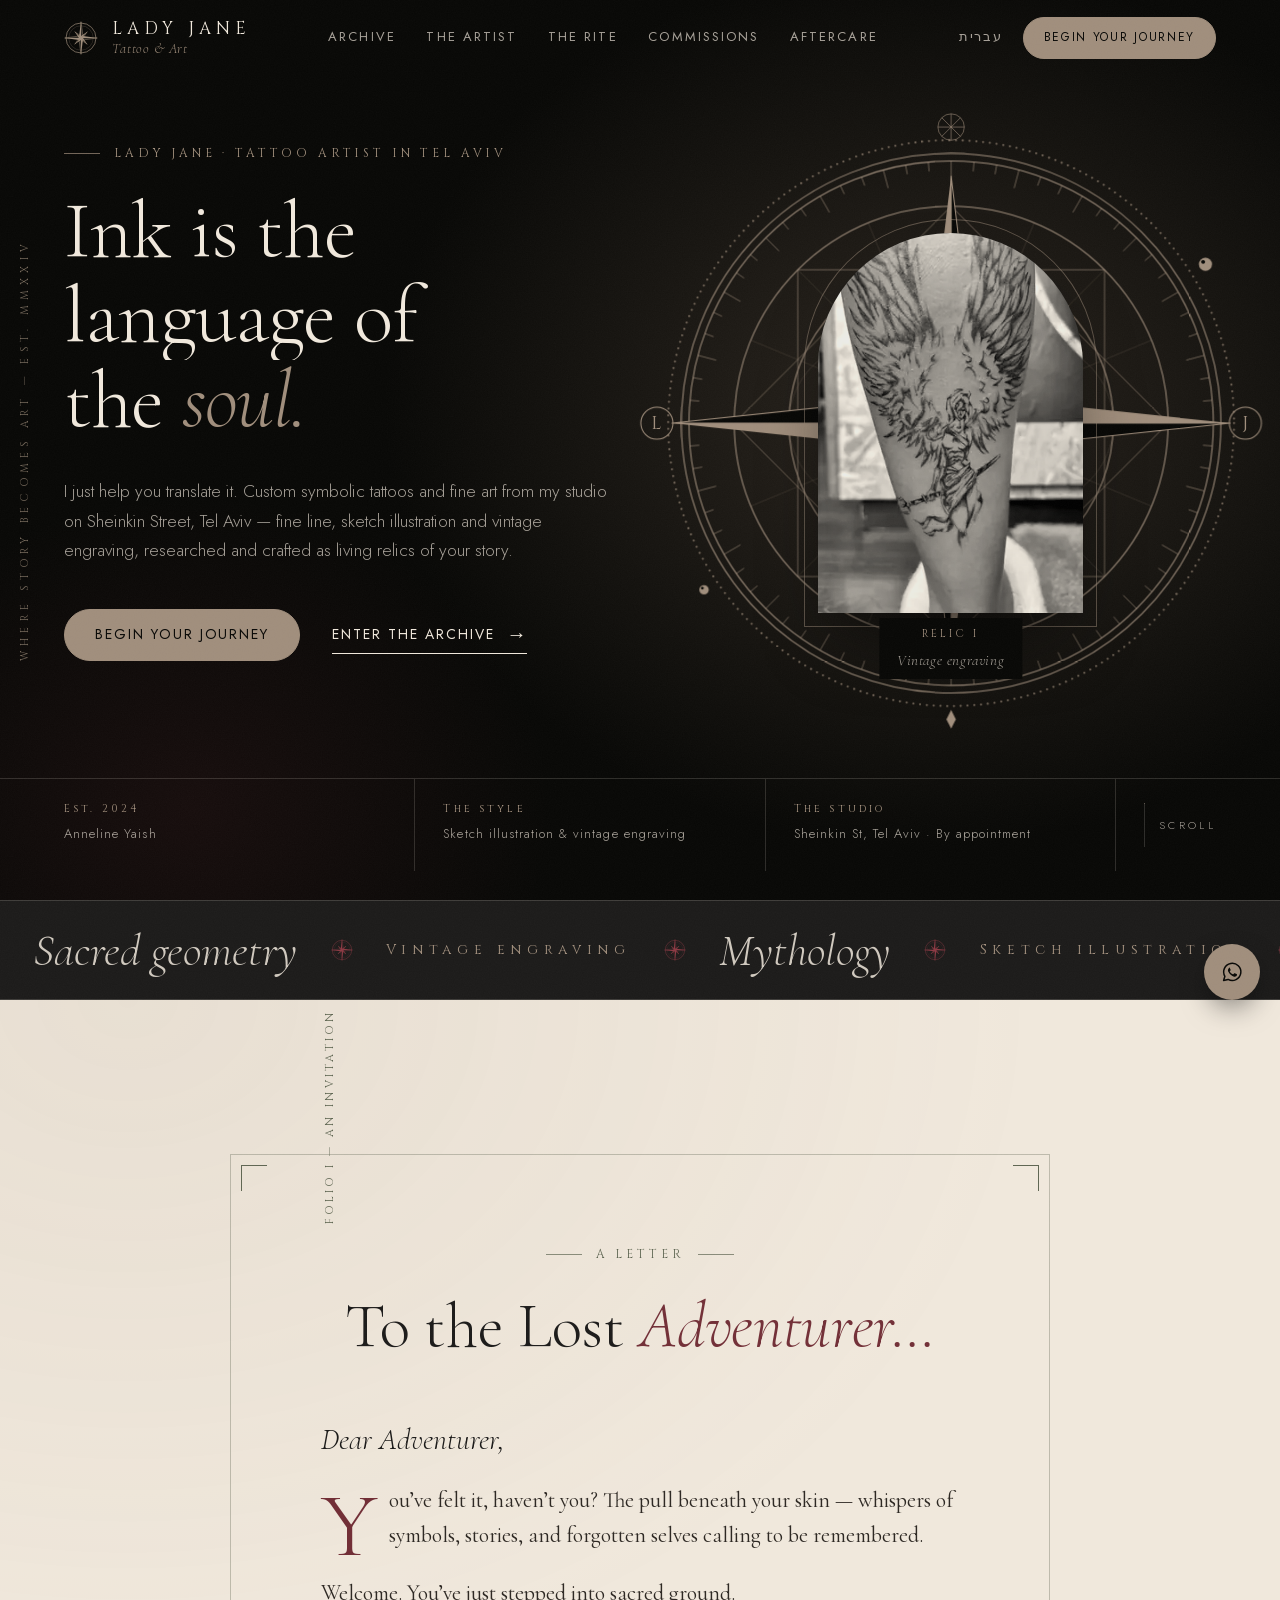
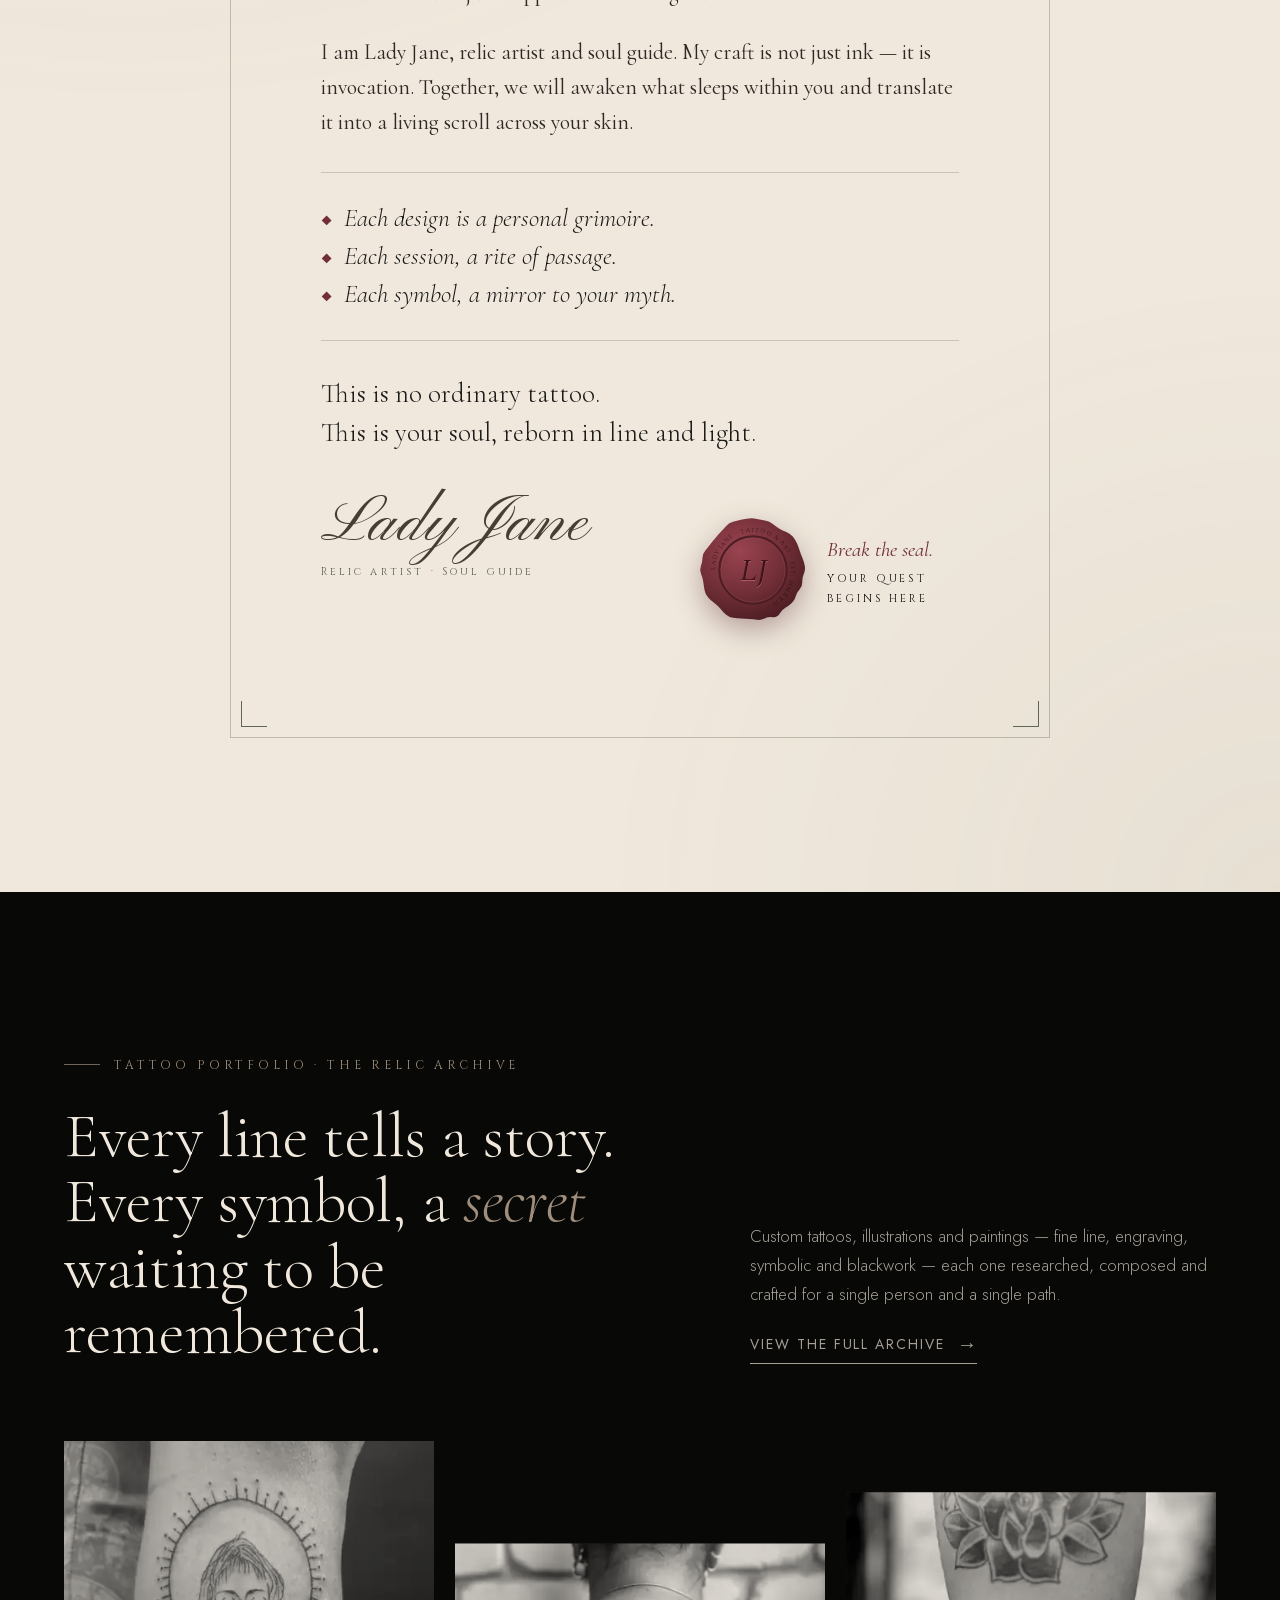
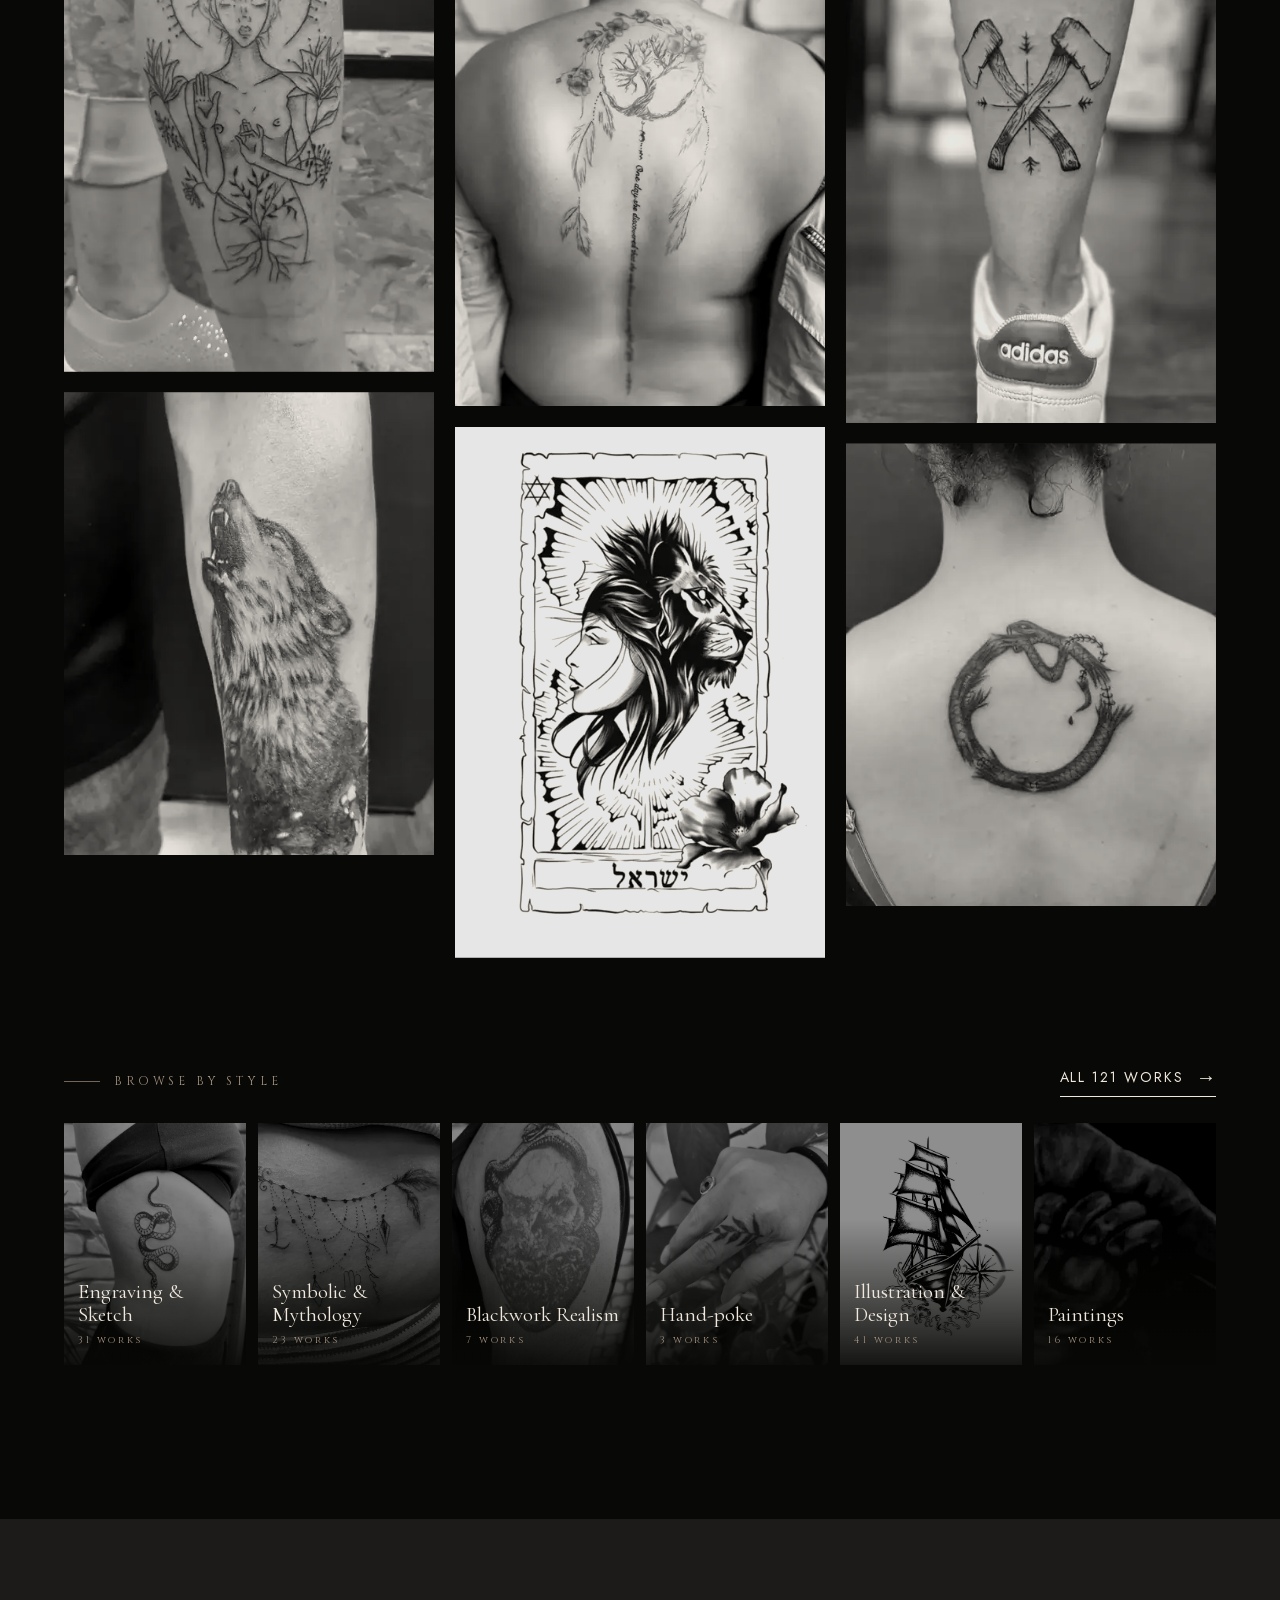
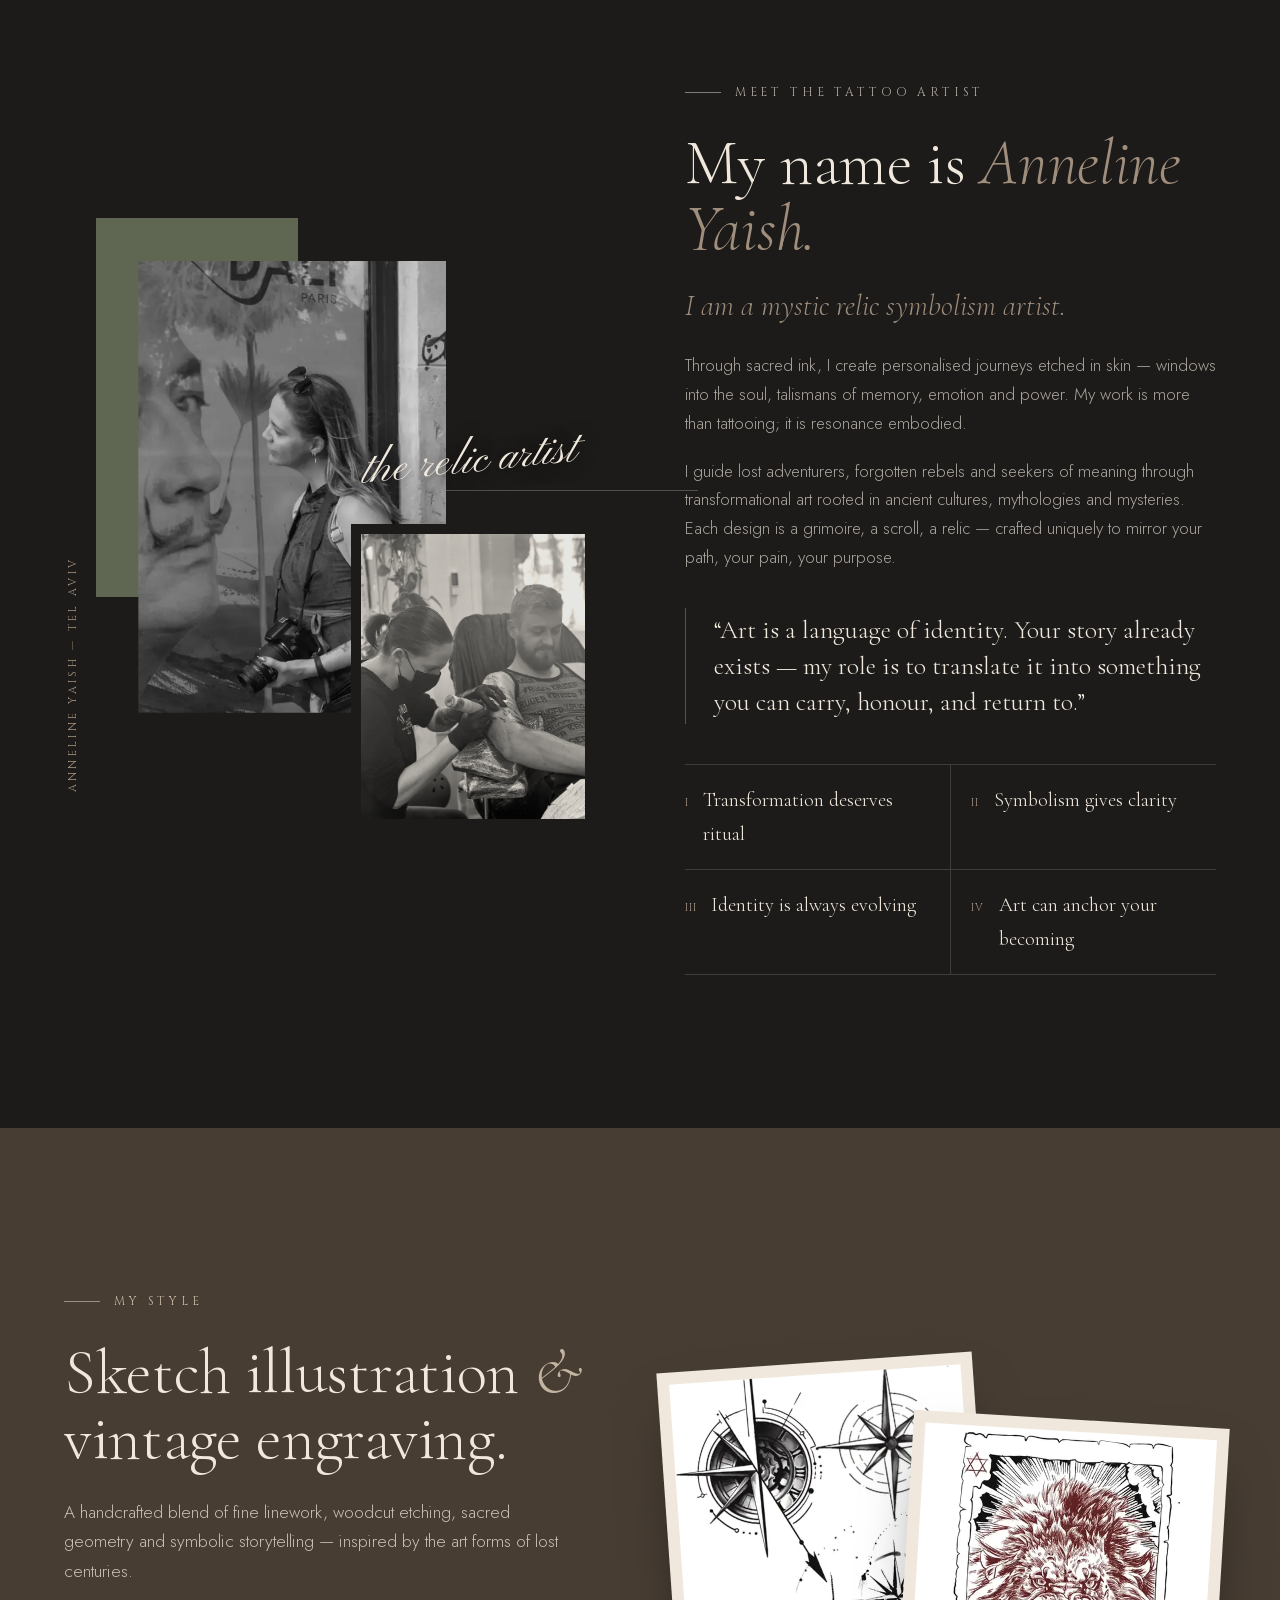
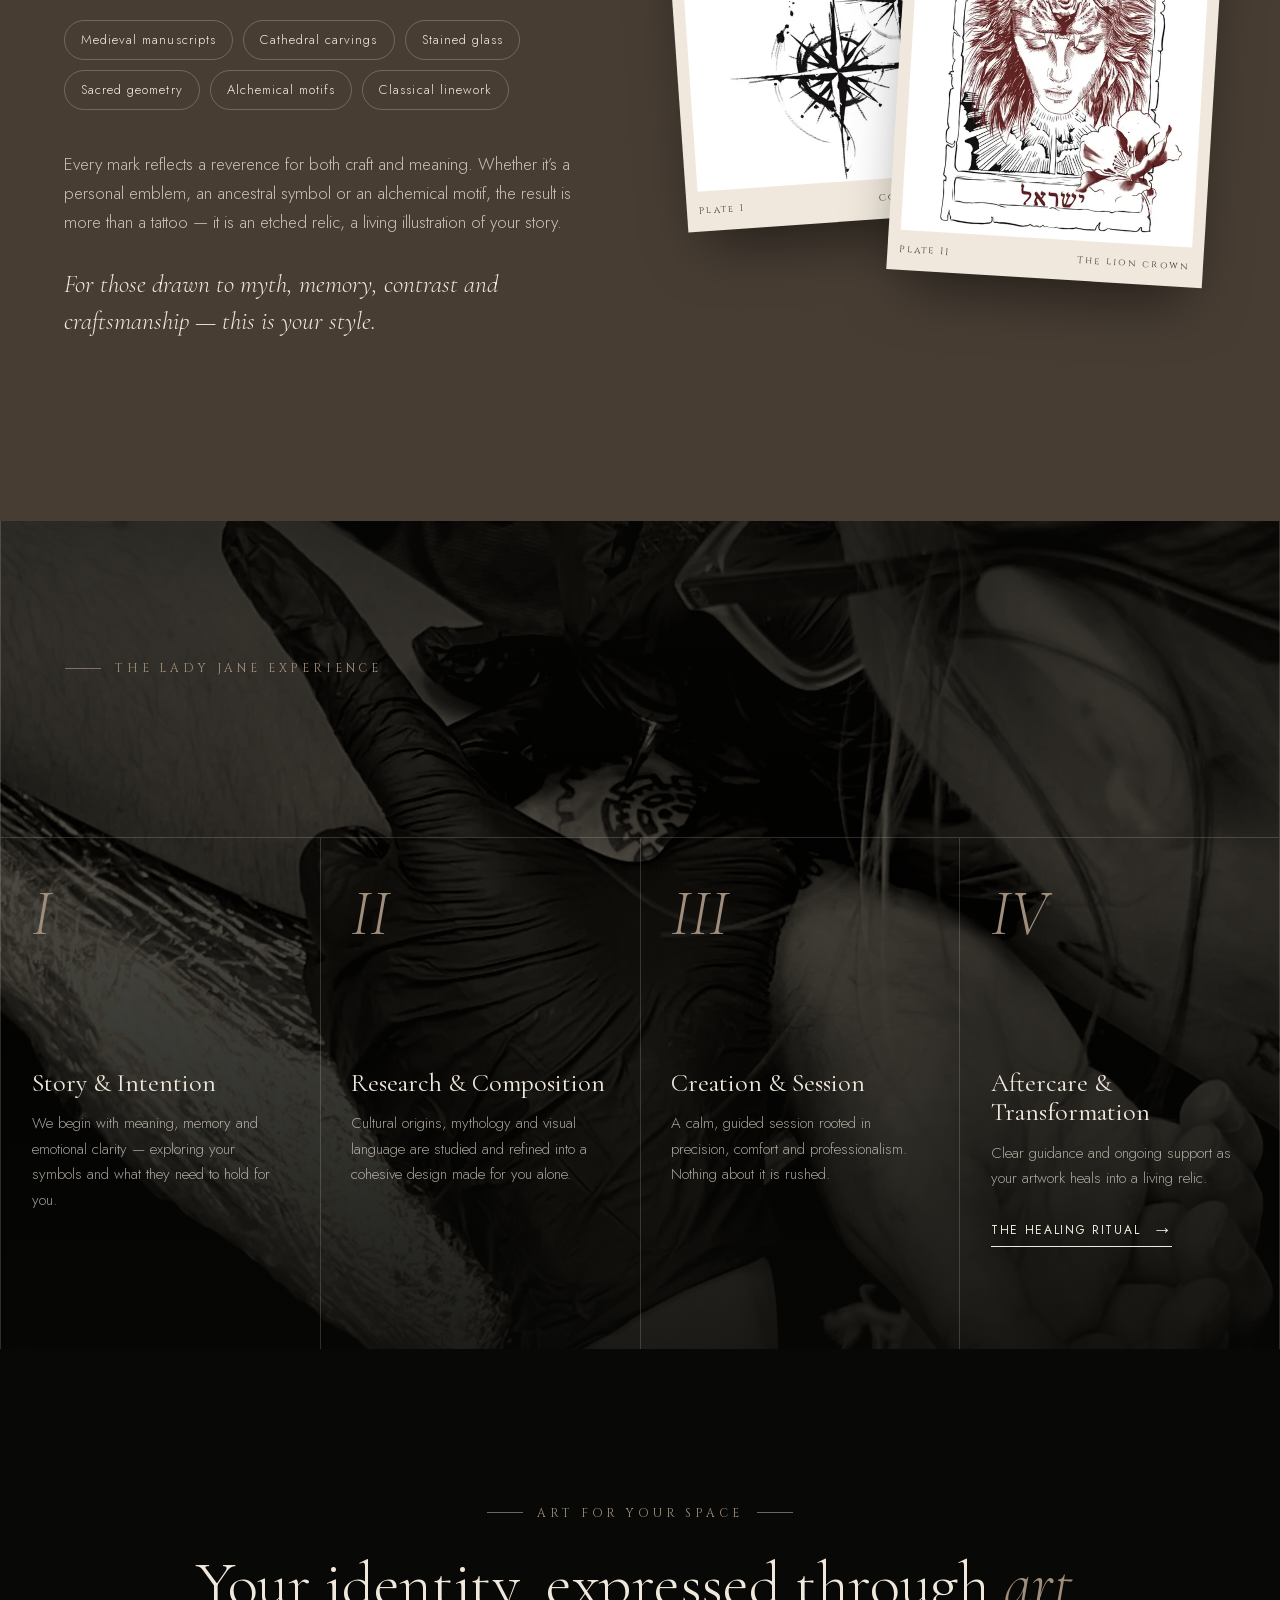
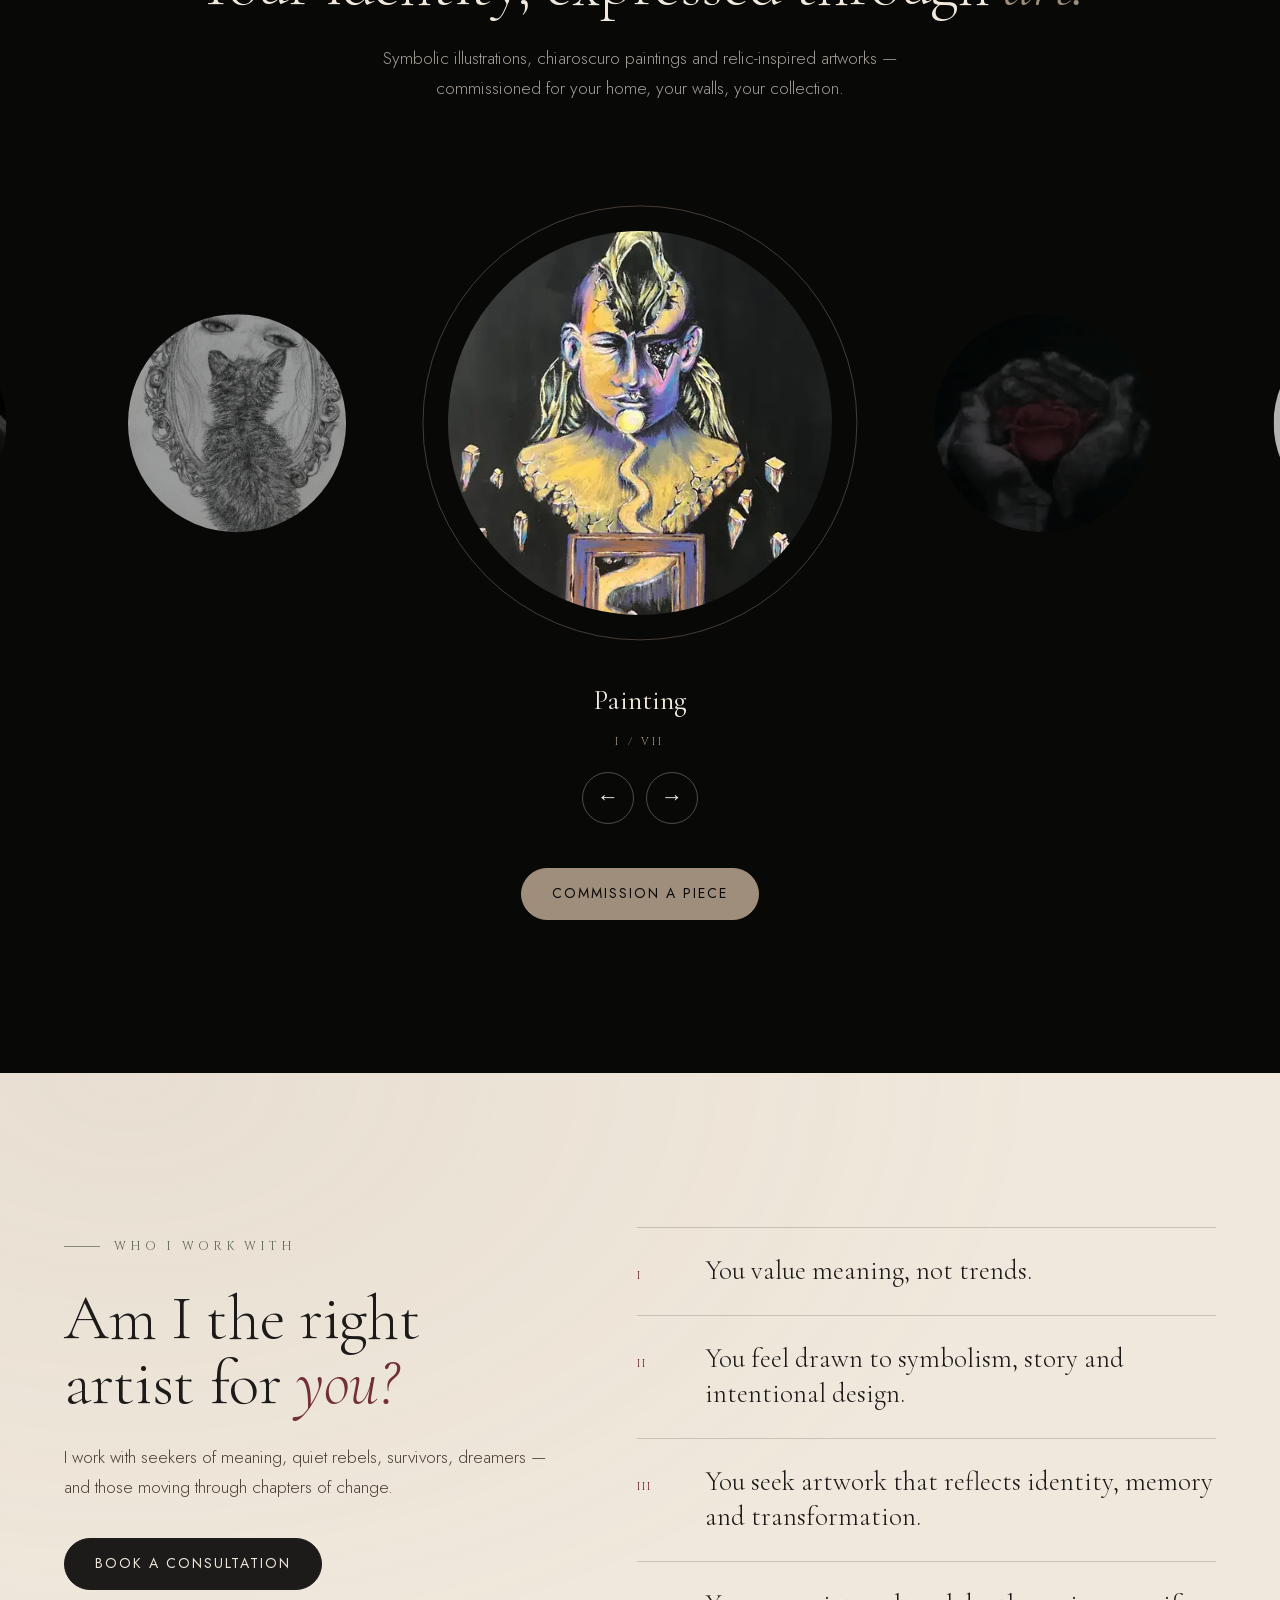
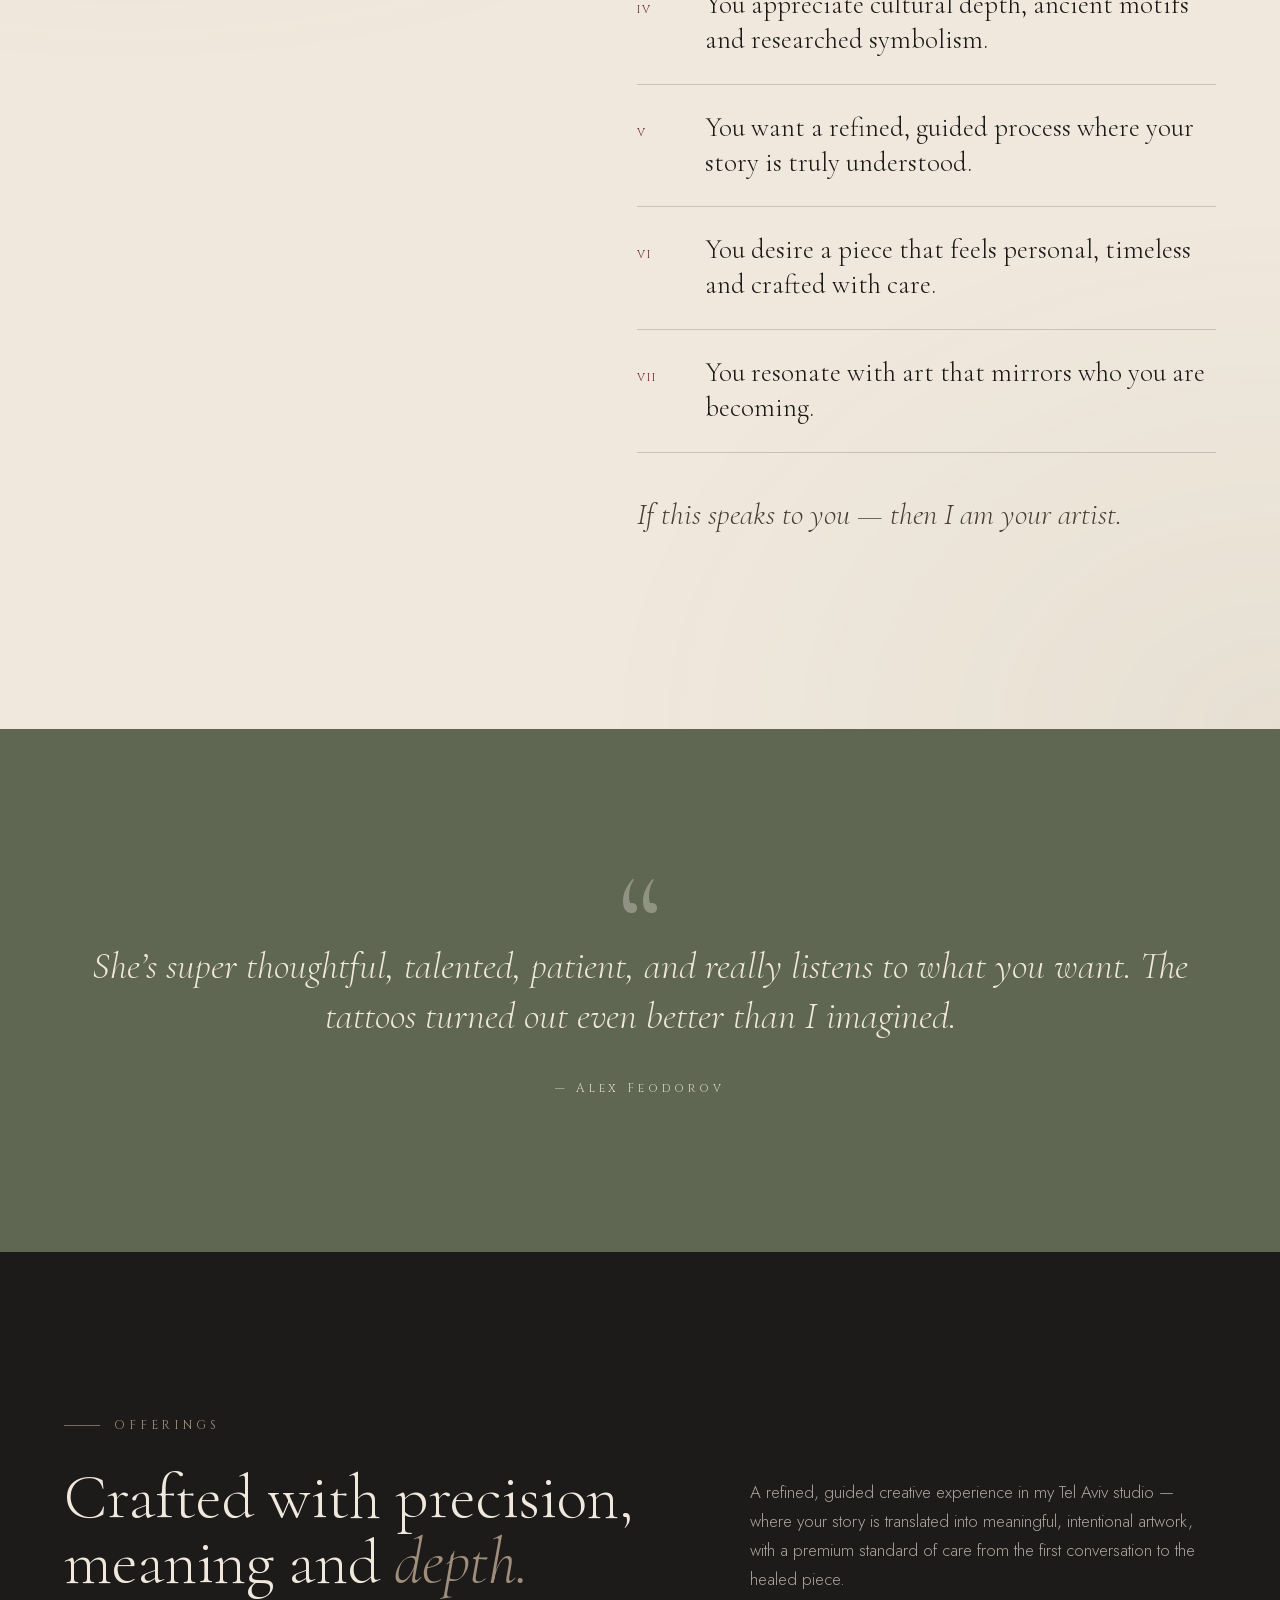
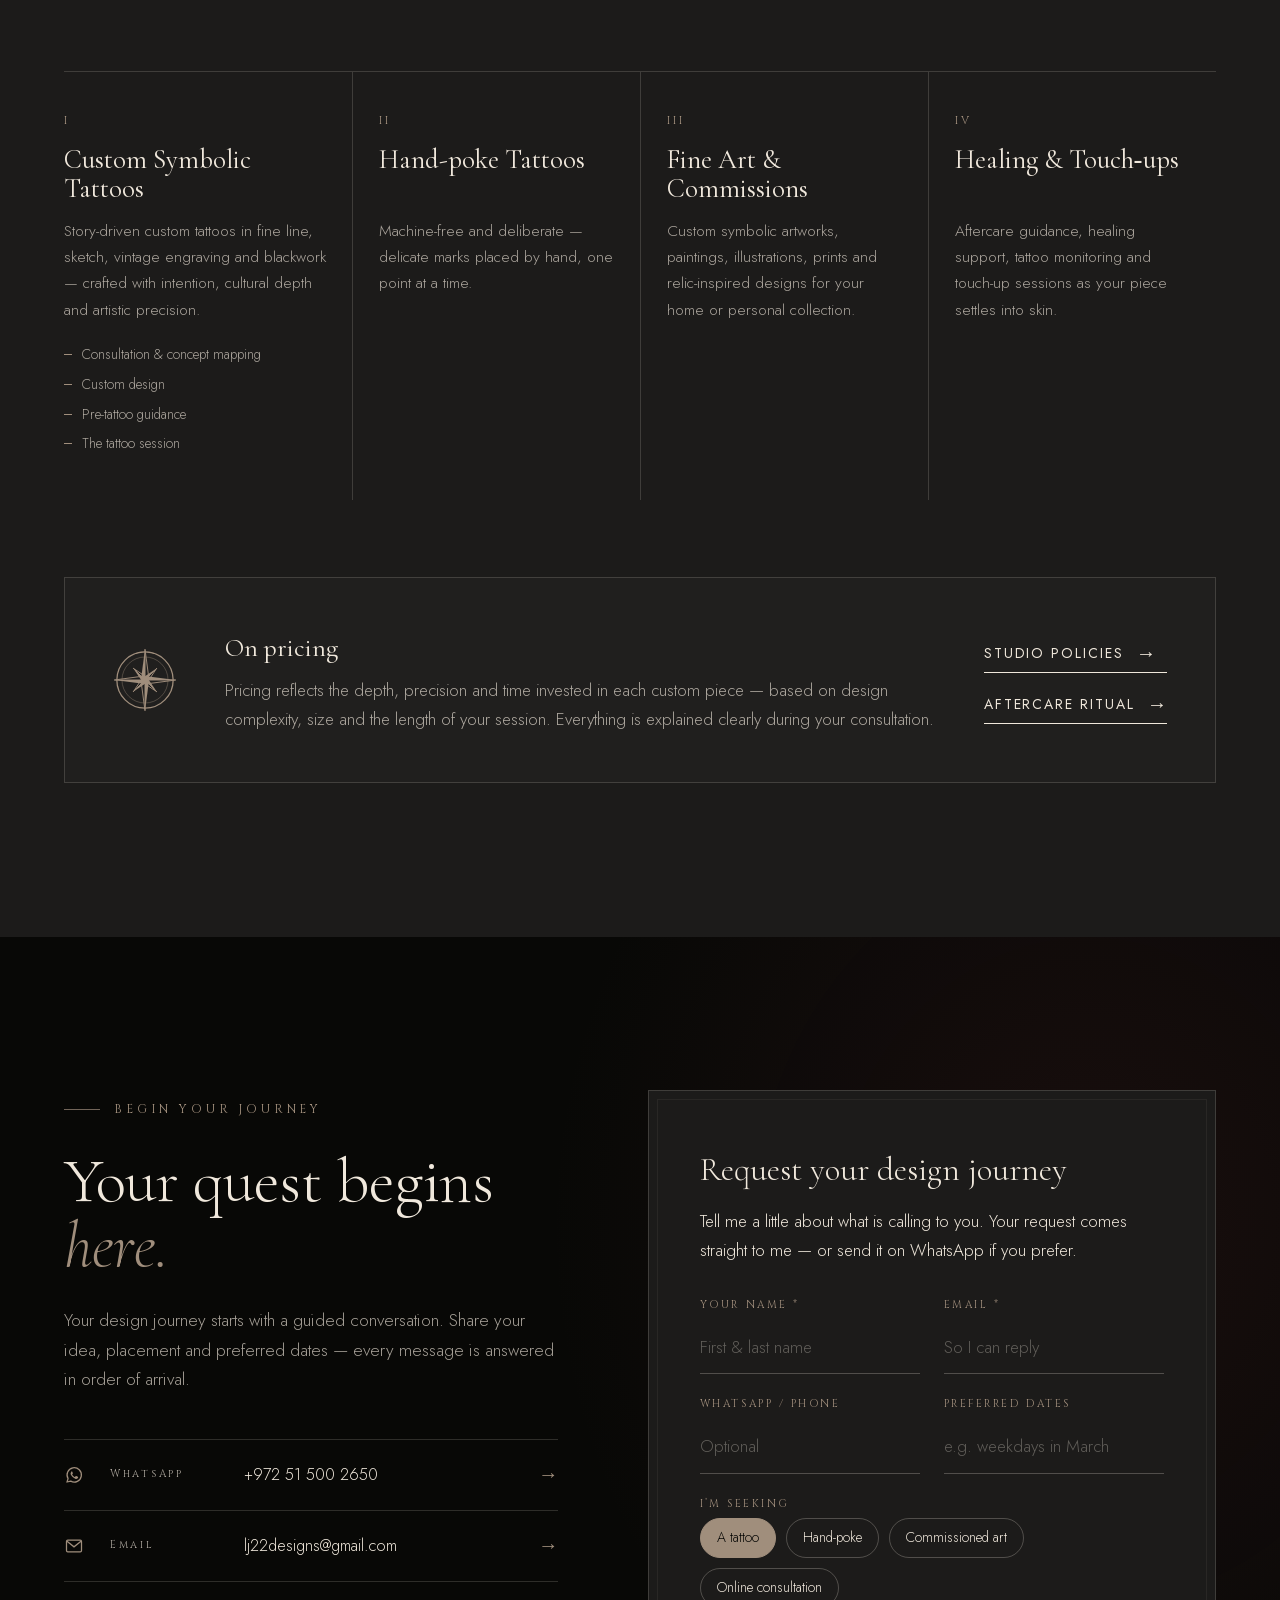
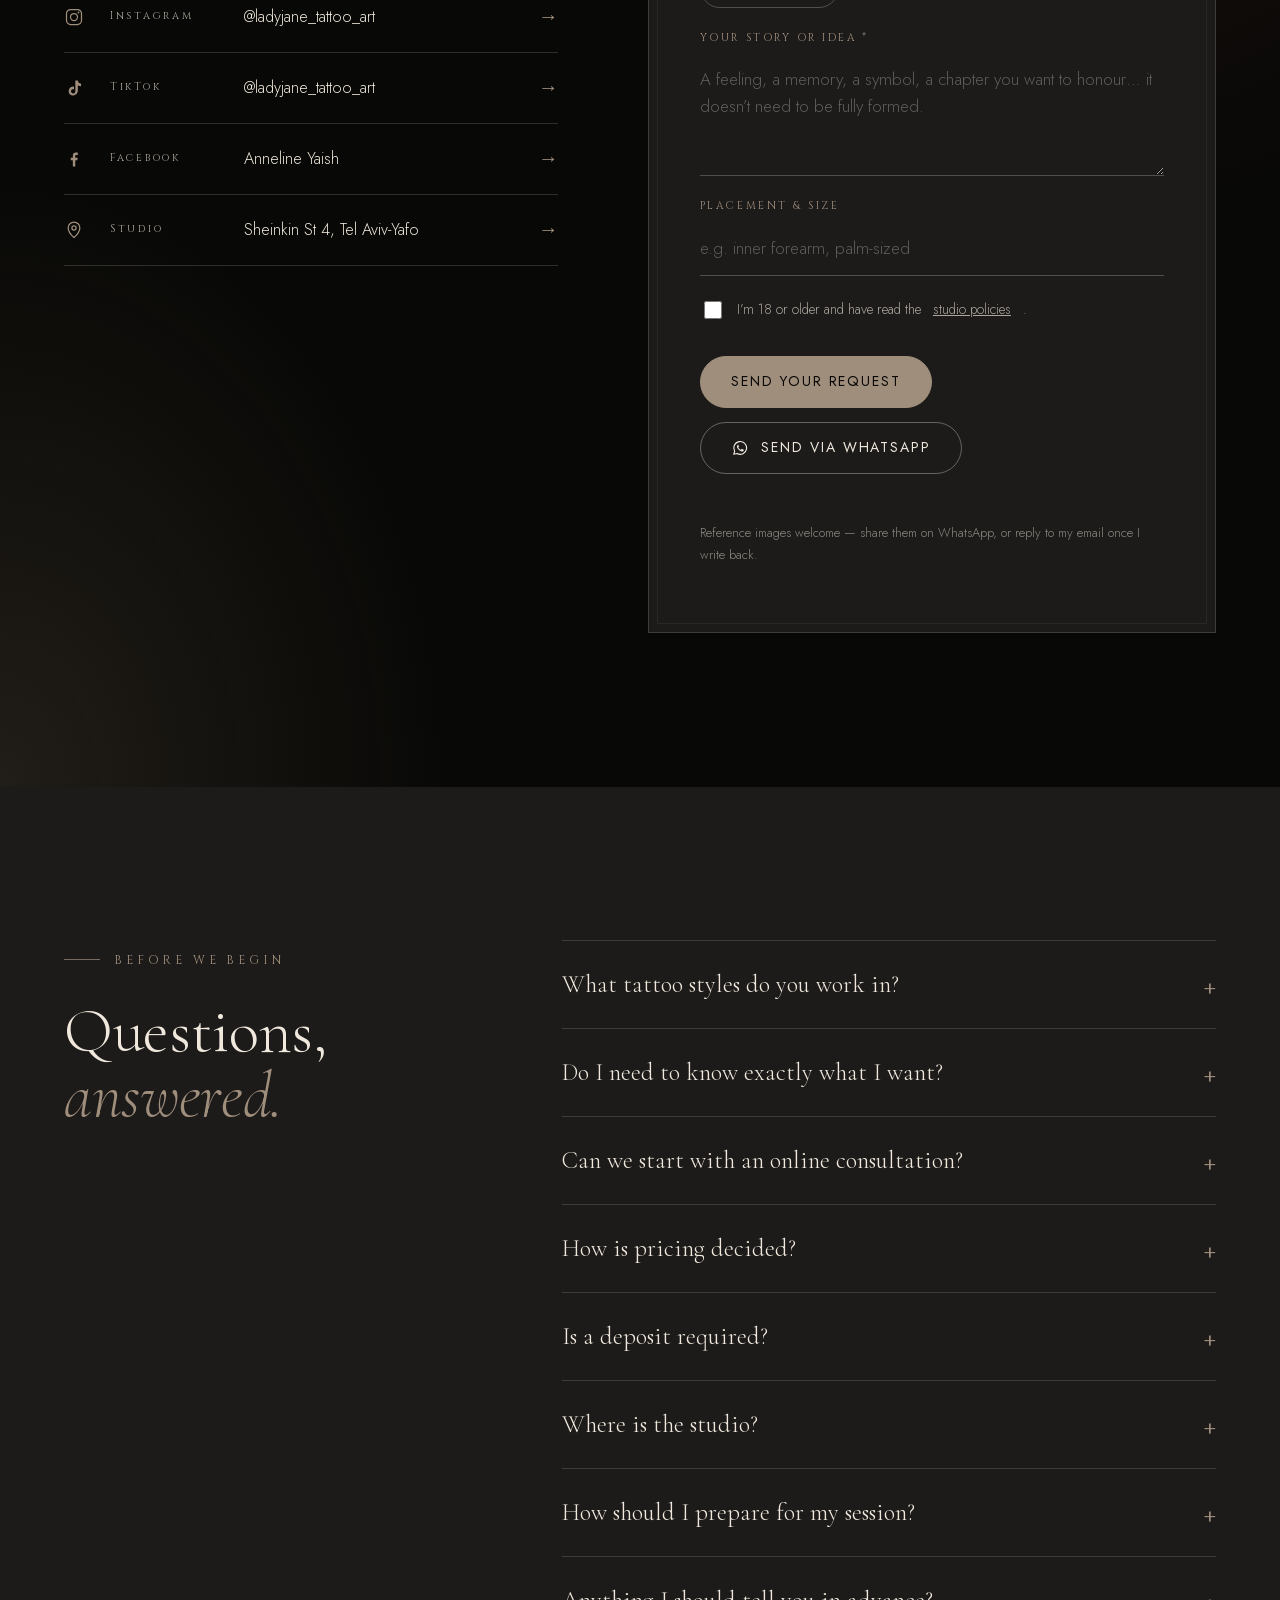
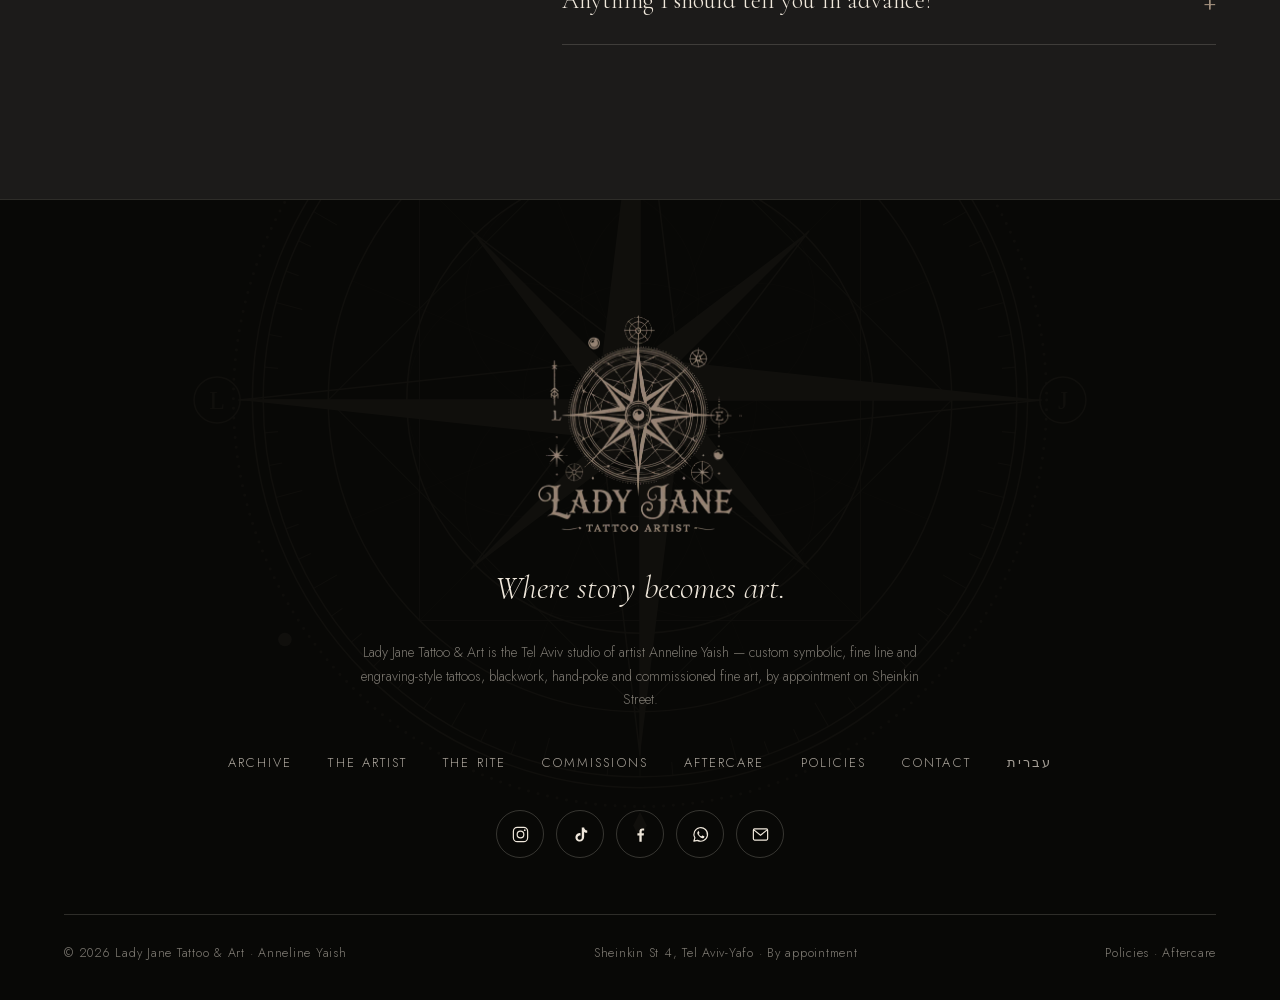
==== commit 47425672: "Trim decorative fonts and hold the compass still while the page loads - Cinzel and Pinyon Script sub" ====
--- a/index.html
+++ b/index.html
@@ -31,7 +31,7 @@
 <meta name="twitter:description" content="Custom symbolic tattoos by Anneline Yaish on Sheinkin St, Tel Aviv — fine line, sketch, vintage engraving, blackwork &amp; hand-poke. Book a consultation.">
 <link rel="preload" href="assets/fonts/cormorant-garamond-latin-normal.woff2" as="font" type="font/woff2" crossorigin>
 <link rel="preload" href="assets/fonts/jost-latin-normal.woff2" as="font" type="font/woff2" crossorigin>
-<link rel="stylesheet" href="assets/css/style.css?v=b837b64f">
+<link rel="stylesheet" href="assets/css/style.css?v=956ac08c">
 <script>document.documentElement.classList.add('js')</script>
 <script type="application/ld+json">{"@context":"https://schema.org","@graph":[{"@type":"WebSite","@id":"https://ladyjanetattoo.com/#website","url":"https://ladyjanetattoo.com/","name":"Lady Jane Tattoo & Art","alternateName":["Lady Jane","Lady Jane Tattoo","LadyJane Tattoo Art","ליידי ג׳יין קעקועים","ליידי ג׳יין"],"inLanguage":"en","publisher":{"@id":"https://ladyjanetattoo.com/#studio"}},{"@type":"TattooParlor","@id":"https://ladyjanetattoo.com/#studio","name":"Lady Jane Tattoo & Art","alternateName":["Lady Jane","Lady Jane Tattoo","LadyJane Tattoo Art","ליידי ג׳יין קעקועים","ליידי ג׳יין"],"description":"Tel Aviv tattoo and fine-art studio of artist Anneline Yaish: custom symbolic, fine line, sketch and vintage engraving style tattoos, blackwork realism, hand-poke and commissioned paintings. By appointment.","url":"https://ladyjanetattoo.com/","logo":"https://ladyjanetattoo.com/assets/img/brand/emblem.webp","image":["https://ladyjanetattoo.com/assets/img/brand/og.jpg","https://ladyjanetattoo.com/assets/img/work/engraving-01.webp","https://ladyjanetattoo.com/assets/img/work/symbolic-01.webp","https://ladyjanetattoo.com/assets/img/work/engraving-03.webp"],"telephone":"+972515002650","email":"lj22designs@gmail.com","address":{"@type":"PostalAddress","streetAddress":"Sheinkin St 4","addressLocality":"Tel Aviv-Yafo","addressRegion":"Tel Aviv District","addressCountry":"IL"},"areaServed":[{"@type":"City","name":"Tel Aviv-Yafo"},{"@type":"Country","name":"Israel"}],"foundingDate":"2024","founder":{"@id":"https://ladyjanetattoo.com/#anneline"},"employee":{"@id":"https://ladyjanetattoo.com/#anneline"},"knowsAbout":["Fine line tattoos","Sketch illustration tattoos","Vintage engraving tattoos","Woodcut style tattoos","Symbolic tattoos","Mythology tattoos","Sacred geometry tattoos","Blackwork realism","Hand-poke tattoos","Custom tattoo design","Chiaroscuro painting"],"hasOfferCatalog":{"@type":"OfferCatalog","name":"Tattoo & fine art services","itemListElement":[{"@type":"Offer","itemOffered":{"@type":"Service","name":"Custom symbolic tattoo design","description":"Story-driven custom tattoos in fine line, sketch illustration, vintage engraving and blackwork, from consultation and concept mapping to the session.","provider":{"@id":"https://ladyjanetattoo.com/#studio"},"areaServed":{"@type":"City","name":"Tel Aviv-Yafo"}}},{"@type":"Offer","itemOffered":{"@type":"Service","name":"Fine line tattoos","description":"Delicate, precise fine line tattoos with symbolic and botanical motifs.","provider":{"@id":"https://ladyjanetattoo.com/#studio"},"areaServed":{"@type":"City","name":"Tel Aviv-Yafo"}}},{"@type":"Offer","itemOffered":{"@type":"Service","name":"Vintage engraving & woodcut style tattoos","description":"Sketch illustration and wood-engraving inspired tattoos drawing on medieval manuscripts, cathedral carvings and sacred geometry.","provider":{"@id":"https://ladyjanetattoo.com/#studio"},"areaServed":{"@type":"City","name":"Tel Aviv-Yafo"}}},{"@type":"Offer","itemOffered":{"@type":"Service","name":"Blackwork realism tattoos","description":"Black and grey realism with chiaroscuro contrast.","provider":{"@id":"https://ladyjanetattoo.com/#studio"},"areaServed":{"@type":"City","name":"Tel Aviv-Yafo"}}},{"@type":"Offer","itemOffered":{"@type":"Service","name":"Hand-poke tattoos","description":"Machine-free tattoos placed by hand, one point at a time.","provider":{"@id":"https://ladyjanetattoo.com/#studio"},"areaServed":{"@type":"City","name":"Tel Aviv-Yafo"}}},{"@type":"Offer","itemOffered":{"@type":"Service","name":"Commissioned fine art","description":"Custom symbolic paintings, illustrations and prints for the home or a personal collection.","provider":{"@id":"https://ladyjanetattoo.com/#studio"},"areaServed":{"@type":"City","name":"Tel Aviv-Yafo"}}},{"@type":"Offer","itemOffered":{"@type":"Service","name":"Online tattoo consultation","description":"A 15-minute online consultation for tattoo or art & design commissions.","provider":{"@id":"https://ladyjanetattoo.com/#studio"},"areaServed":{"@type":"City","name":"Tel Aviv-Yafo"}}},{"@type":"Offer","itemOffered":{"@type":"Service","name":"Healing support & touch-ups","description":"Aftercare guidance, tattoo monitoring and touch-up sessions.","provider":{"@id":"https://ladyjanetattoo.com/#studio"},"areaServed":{"@type":"City","name":"Tel Aviv-Yafo"}}}]},"sameAs":["https://www.instagram.com/ladyjane_tattoo_art/","https://www.tiktok.com/@ladyjane_tattoo_art","https://www.facebook.com/annelineyaish22/"],"contactPoint":{"@type":"ContactPoint","contactType":"bookings","telephone":"+972515002650","email":"lj22designs@gmail.com","url":"https://ladyjanetattoo.com/#begin","availableLanguage":["English","Hebrew"]}},{"@type":"Person","@id":"https://ladyjanetattoo.com/#anneline","name":"Anneline Yaish","alternateName":"Lady Jane","jobTitle":"Tattoo artist and fine artist","image":"https://ladyjanetattoo.com/assets/img/artist/portrait-dali.webp","worksFor":{"@id":"https://ladyjanetattoo.com/#studio"},"sameAs":["https://www.instagram.com/ladyjane_tattoo_art/","https://www.tiktok.com/@ladyjane_tattoo_art","https://www.facebook.com/annelineyaish22/"]},{"@type":"FAQPage","@id":"https://ladyjanetattoo.com/#faq","inLanguage":"en","mainEntity":[{"@type":"Question","name":"What tattoo styles do you work in?","acceptedAnswer":{"@type":"Answer","text":"Custom, story-driven tattoos in fine line, sketch illustration, vintage engraving and woodcut style, sacred geometry, symbolic and mythological motifs, blackwork realism and hand-poke. Every design is created just for you."}},{"@type":"Question","name":"Do I need to know exactly what I want?","acceptedAnswer":{"@type":"Answer","text":"No. Many clients come with a feeling, an idea or a symbolic intention. We develop the story together — that’s what the consultation is for."}},{"@type":"Question","name":"Can we start with an online consultation?","acceptedAnswer":{"@type":"Answer","text":"Yes. A 15-minute online consultation is available for tattoos, and a separate one for art & design commissions. Choose “Online consultation” in the form above or message me on WhatsApp."}},{"@type":"Question","name":"How is pricing decided?","acceptedAnswer":{"@type":"Answer","text":"By design complexity, size and the length of your session. Every detail is explained during consultation, before anything is booked."}},{"@type":"Question","name":"Is a deposit required?","acceptedAnswer":{"@type":"Answer","text":"Yes — bookings require a non-refundable deposit that goes toward your final price. You may reschedule once, with at least 24 hours’ notice."}},{"@type":"Question","name":"Where is the studio?","acceptedAnswer":{"@type":"Answer","text":"On Sheinkin Street (Sheinkin St 4) in central Tel Aviv-Yafo. Sessions are by appointment only — send a request above or message me on WhatsApp to book."}},{"@type":"Question","name":"How should I prepare for my session?","acceptedAnswer":{"@type":"Answer","text":"Eat beforehand, bring water and snacks, and come with clean skin and comfortable clothes. No alcohol, and skip heavy gym sessions right before. If you’re nervous, tell me — I’m here to help."}},{"@type":"Question","name":"Anything I should tell you in advance?","acceptedAnswer":{"@type":"Answer","text":"Please share any allergies or medical conditions, and let me know if you’re pregnant or breastfeeding. Diabetic clients will need a clearance letter from their doctor. You must be 18+ with ID."}}]}]}</script>
 </head>
--- a/assets/css/style.css
+++ b/assets/css/style.css
@@ -7,17 +7,17 @@
    ========================================================================== */
 
 /* Fonts are self-hosted (assets/fonts) so text never waits on a third-party server.
-   Latin and Hebrew subsets only; unicode-range means each page downloads just what it uses. */
-@font-face { font-family: 'Cinzel'; font-style: normal; font-weight: 400 500; font-display: swap; src: url("../fonts/cinzel-latin-ext-normal.woff2") format('woff2'); unicode-range: U+0100-02BA, U+02BD-02C5, U+02C7-02CC, U+02CE-02D7, U+02DD-02FF, U+0304, U+0308, U+0329, U+1D00-1DBF, U+1E00-1E9F, U+1EF2-1EFF, U+2020, U+20A0-20AB, U+20AD-20C4, U+2113, U+2C60-2C7F, U+A720-A7FF; }
-@font-face { font-family: 'Cinzel'; font-style: normal; font-weight: 400 500; font-display: swap; src: url("../fonts/cinzel-latin-normal.woff2") format('woff2'); unicode-range: U+0000-00FF, U+0131, U+0152-0153, U+02BB-02BC, U+02C6, U+02DA, U+02DC, U+0304, U+0308, U+0329, U+2000-206F, U+20AC, U+2122, U+2191, U+2193, U+2212, U+2215, U+FEFF, U+FFFD; }
+   Latin and Hebrew subsets only; unicode-range means each page downloads just what it uses.
+   Cinzel and Pinyon Script are trimmed to basic Latin (A–Z, a–z, digits, punctuation) — fine for the brand,
+   labels and signature; re-fetch them from Google Fonts with ?text= if they ever need other characters. */
+@font-face { font-family: 'Cinzel'; font-style: normal; font-weight: 400 500; font-display: swap; src: url("../fonts/cinzel-subset.woff2") format('woff2'); }
+@font-face { font-family: 'Pinyon Script'; font-style: normal; font-weight: 400; font-display: swap; src: url("../fonts/pinyon-script-subset.woff2") format('woff2'); }
 @font-face { font-family: 'Cormorant Garamond'; font-style: italic; font-weight: 300 500; font-display: swap; src: url("../fonts/cormorant-garamond-latin-ext-italic.woff2") format('woff2'); unicode-range: U+0100-02BA, U+02BD-02C5, U+02C7-02CC, U+02CE-02D7, U+02DD-02FF, U+0304, U+0308, U+0329, U+1D00-1DBF, U+1E00-1E9F, U+1EF2-1EFF, U+2020, U+20A0-20AB, U+20AD-20C4, U+2113, U+2C60-2C7F, U+A720-A7FF; }
 @font-face { font-family: 'Cormorant Garamond'; font-style: italic; font-weight: 300 500; font-display: swap; src: url("../fonts/cormorant-garamond-latin-italic.woff2") format('woff2'); unicode-range: U+0000-00FF, U+0131, U+0152-0153, U+02BB-02BC, U+02C6, U+02DA, U+02DC, U+0304, U+0308, U+0329, U+2000-206F, U+20AC, U+2122, U+2191, U+2193, U+2212, U+2215, U+FEFF, U+FFFD; }
 @font-face { font-family: 'Cormorant Garamond'; font-style: normal; font-weight: 300 500; font-display: swap; src: url("../fonts/cormorant-garamond-latin-ext-normal.woff2") format('woff2'); unicode-range: U+0100-02BA, U+02BD-02C5, U+02C7-02CC, U+02CE-02D7, U+02DD-02FF, U+0304, U+0308, U+0329, U+1D00-1DBF, U+1E00-1E9F, U+1EF2-1EFF, U+2020, U+20A0-20AB, U+20AD-20C4, U+2113, U+2C60-2C7F, U+A720-A7FF; }
 @font-face { font-family: 'Cormorant Garamond'; font-style: normal; font-weight: 300 500; font-display: swap; src: url("../fonts/cormorant-garamond-latin-normal.woff2") format('woff2'); unicode-range: U+0000-00FF, U+0131, U+0152-0153, U+02BB-02BC, U+02C6, U+02DA, U+02DC, U+0304, U+0308, U+0329, U+2000-206F, U+20AC, U+2122, U+2191, U+2193, U+2212, U+2215, U+FEFF, U+FFFD; }
 @font-face { font-family: 'Jost'; font-style: normal; font-weight: 300 500; font-display: swap; src: url("../fonts/jost-latin-ext-normal.woff2") format('woff2'); unicode-range: U+0100-02BA, U+02BD-02C5, U+02C7-02CC, U+02CE-02D7, U+02DD-02FF, U+0304, U+0308, U+0329, U+1D00-1DBF, U+1E00-1E9F, U+1EF2-1EFF, U+2020, U+20A0-20AB, U+20AD-20C4, U+2113, U+2C60-2C7F, U+A720-A7FF; }
 @font-face { font-family: 'Jost'; font-style: normal; font-weight: 300 500; font-display: swap; src: url("../fonts/jost-latin-normal.woff2") format('woff2'); unicode-range: U+0000-00FF, U+0131, U+0152-0153, U+02BB-02BC, U+02C6, U+02DA, U+02DC, U+0304, U+0308, U+0329, U+2000-206F, U+20AC, U+2122, U+2191, U+2193, U+2212, U+2215, U+FEFF, U+FFFD; }
-@font-face { font-family: 'Pinyon Script'; font-style: normal; font-weight: 400; font-display: swap; src: url("../fonts/pinyon-script-latin-ext-normal.woff2") format('woff2'); unicode-range: U+0100-02BA, U+02BD-02C5, U+02C7-02CC, U+02CE-02D7, U+02DD-02FF, U+0304, U+0308, U+0329, U+1D00-1DBF, U+1E00-1E9F, U+1EF2-1EFF, U+2020, U+20A0-20AB, U+20AD-20C4, U+2113, U+2C60-2C7F, U+A720-A7FF; }
-@font-face { font-family: 'Pinyon Script'; font-style: normal; font-weight: 400; font-display: swap; src: url("../fonts/pinyon-script-latin-normal.woff2") format('woff2'); unicode-range: U+0000-00FF, U+0131, U+0152-0153, U+02BB-02BC, U+02C6, U+02DA, U+02DC, U+0304, U+0308, U+0329, U+2000-206F, U+20AC, U+2122, U+2191, U+2193, U+2212, U+2215, U+FEFF, U+FFFD; }
 @font-face { font-family: 'Frank Ruhl Libre'; font-style: normal; font-weight: 300 500; font-display: swap; src: url("../fonts/frank-ruhl-libre-hebrew-normal.woff2") format('woff2'); unicode-range: U+0307-0308, U+0590-05FF, U+200C-2010, U+20AA, U+25CC, U+FB1D-FB4F; }
 @font-face { font-family: 'Frank Ruhl Libre'; font-style: normal; font-weight: 300 500; font-display: swap; src: url("../fonts/frank-ruhl-libre-latin-ext-normal.woff2") format('woff2'); unicode-range: U+0100-02BA, U+02BD-02C5, U+02C7-02CC, U+02CE-02D7, U+02DD-02FF, U+0304, U+0308, U+0329, U+1D00-1DBF, U+1E00-1E9F, U+1EF2-1EFF, U+2020, U+20A0-20AB, U+20AD-20C4, U+2113, U+2C60-2C7F, U+A720-A7FF; }
 @font-face { font-family: 'Frank Ruhl Libre'; font-style: normal; font-weight: 300 500; font-display: swap; src: url("../fonts/frank-ruhl-libre-latin-normal.woff2") format('woff2'); unicode-range: U+0000-00FF, U+0131, U+0152-0153, U+02BB-02BC, U+02C6, U+02DA, U+02DC, U+0304, U+0308, U+0329, U+2000-206F, U+20AC, U+2122, U+2191, U+2193, U+2212, U+2215, U+FEFF, U+FFFD; }
@@ -281,7 +281,7 @@
 .compass .c-pupil { fill: currentColor; }
 .compass .c-glint { fill: var(--compass-bg); opacity: .8; }
 .compass .c-letter { font-family: var(--f-caps); font-size: 19px; fill: currentColor; }
-.compass-spin { transform-origin: 0 0; animation: spin 360s linear infinite; }
+.compass-spin { transform-origin: 0 0; animation: spin 360s linear 5s infinite; }
 @keyframes spin { to { transform: rotate(360deg); } }
 
 /* decorative copies use one cached background image instead of inline SVG */
